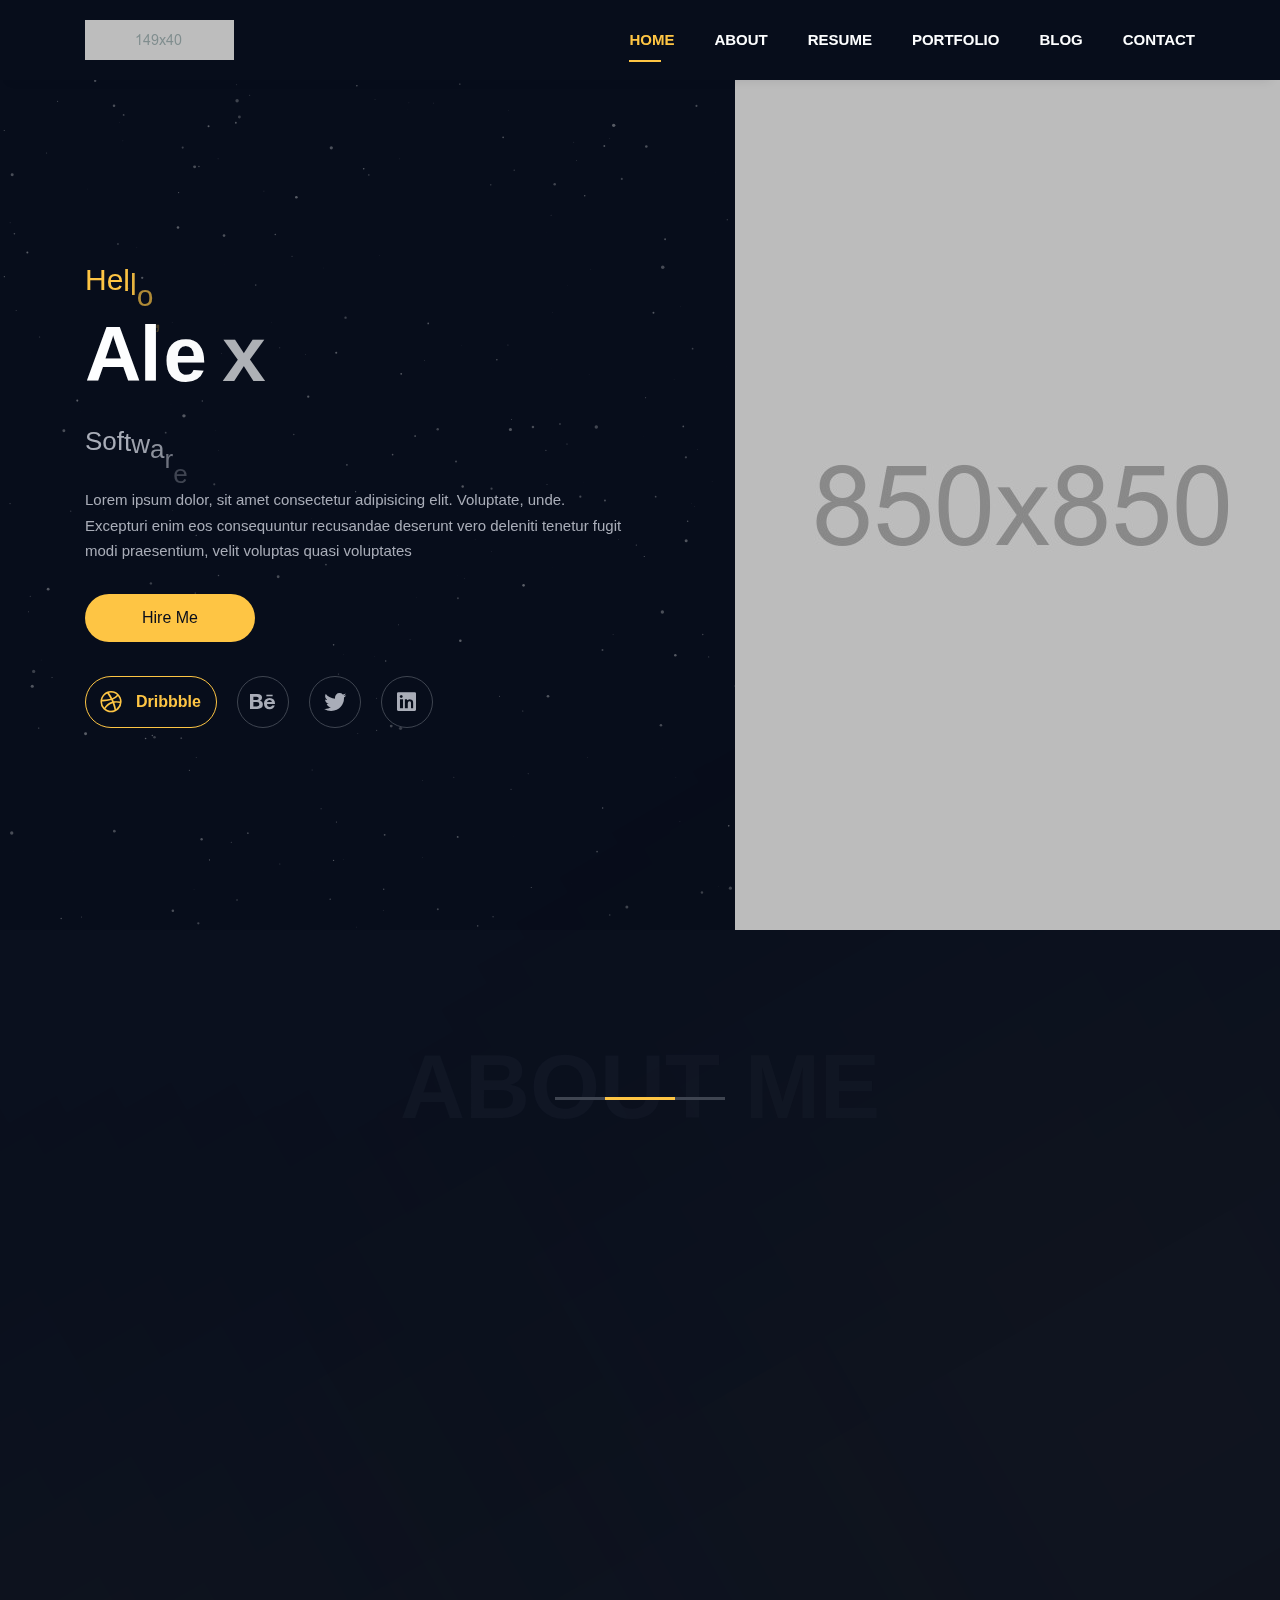
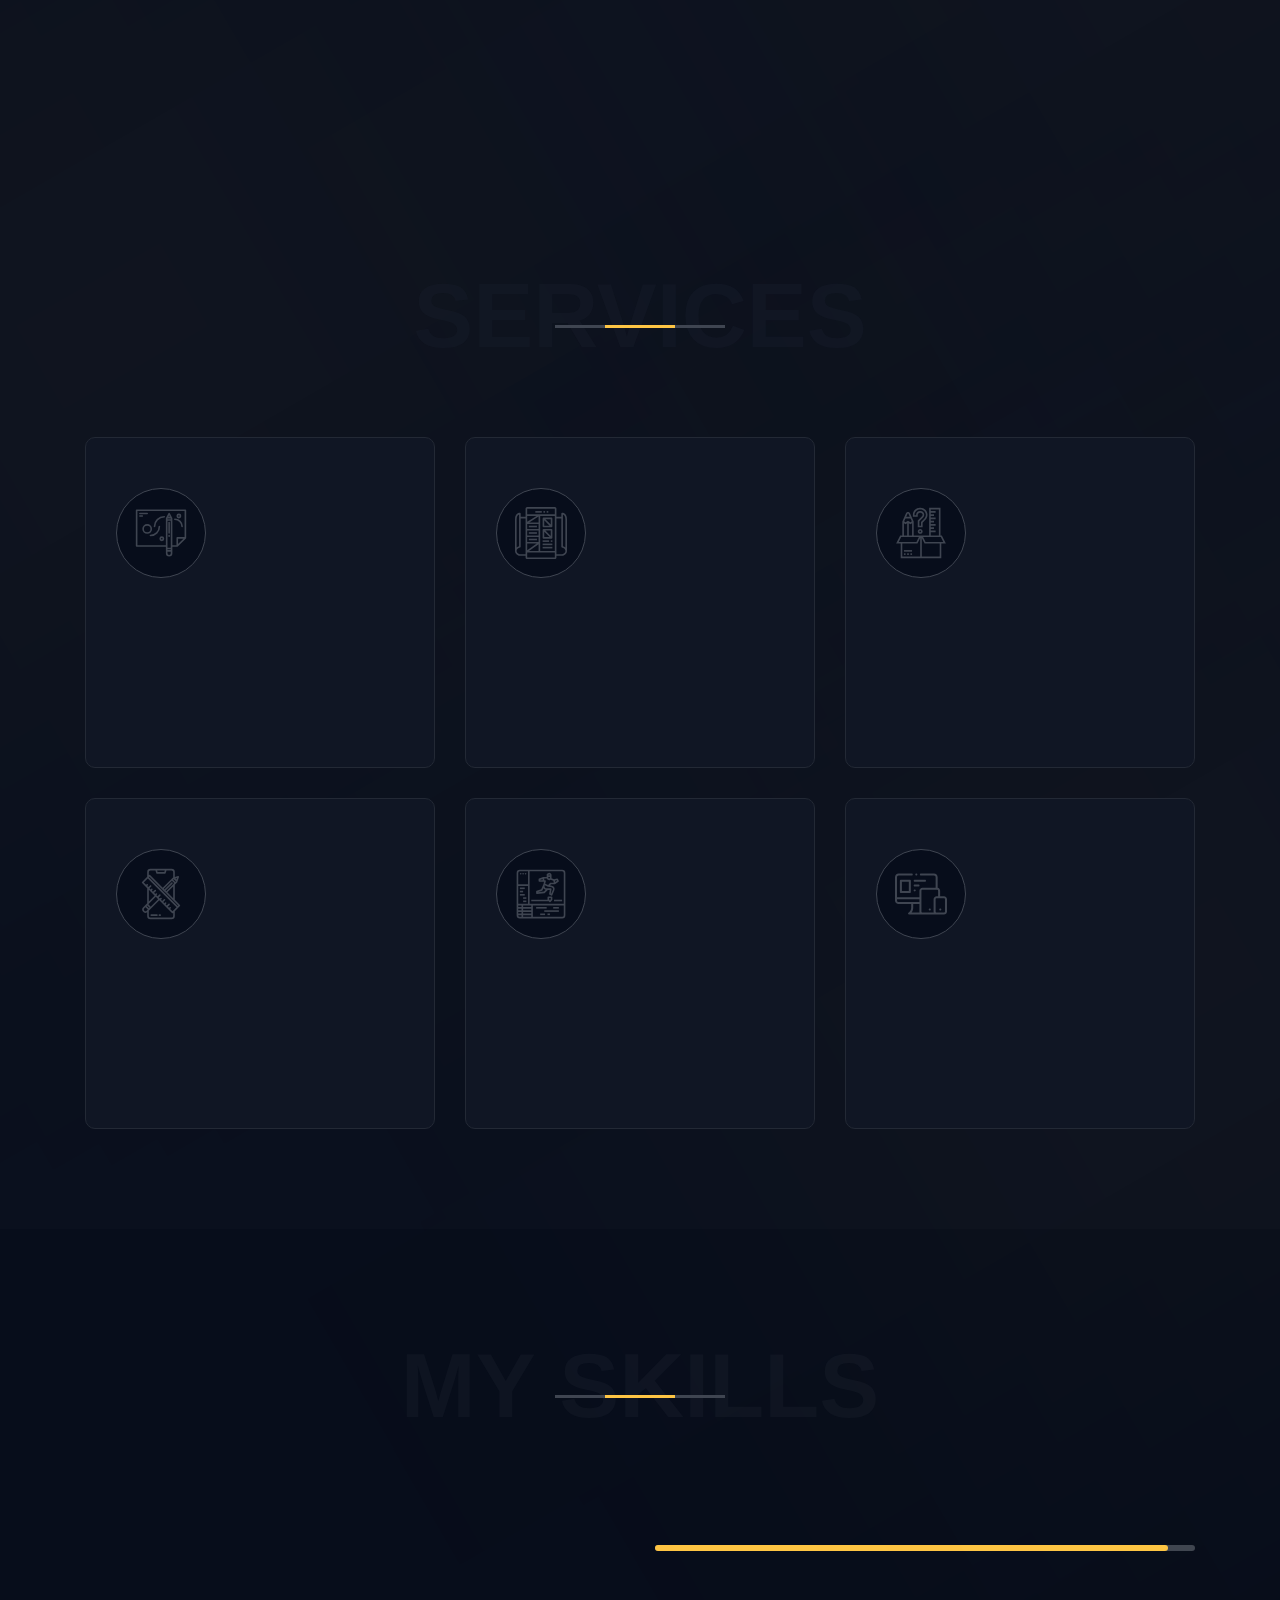
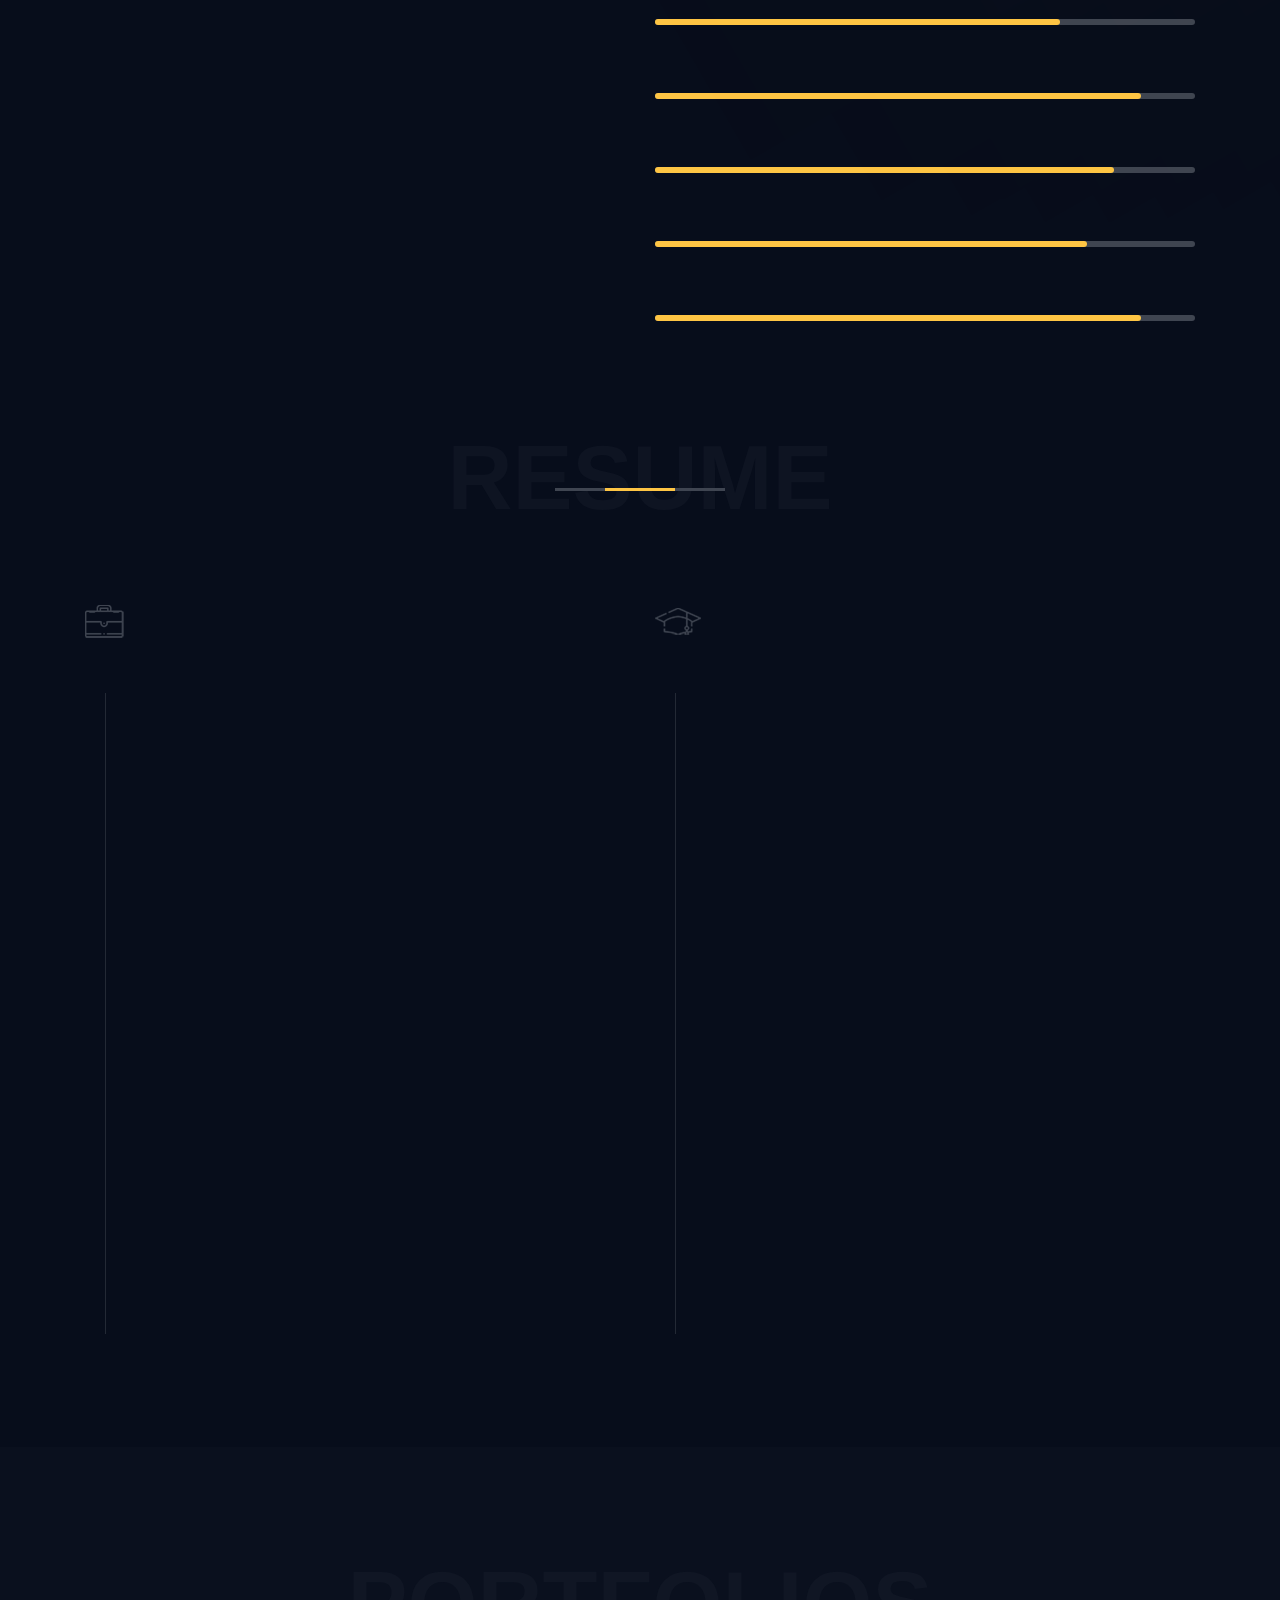
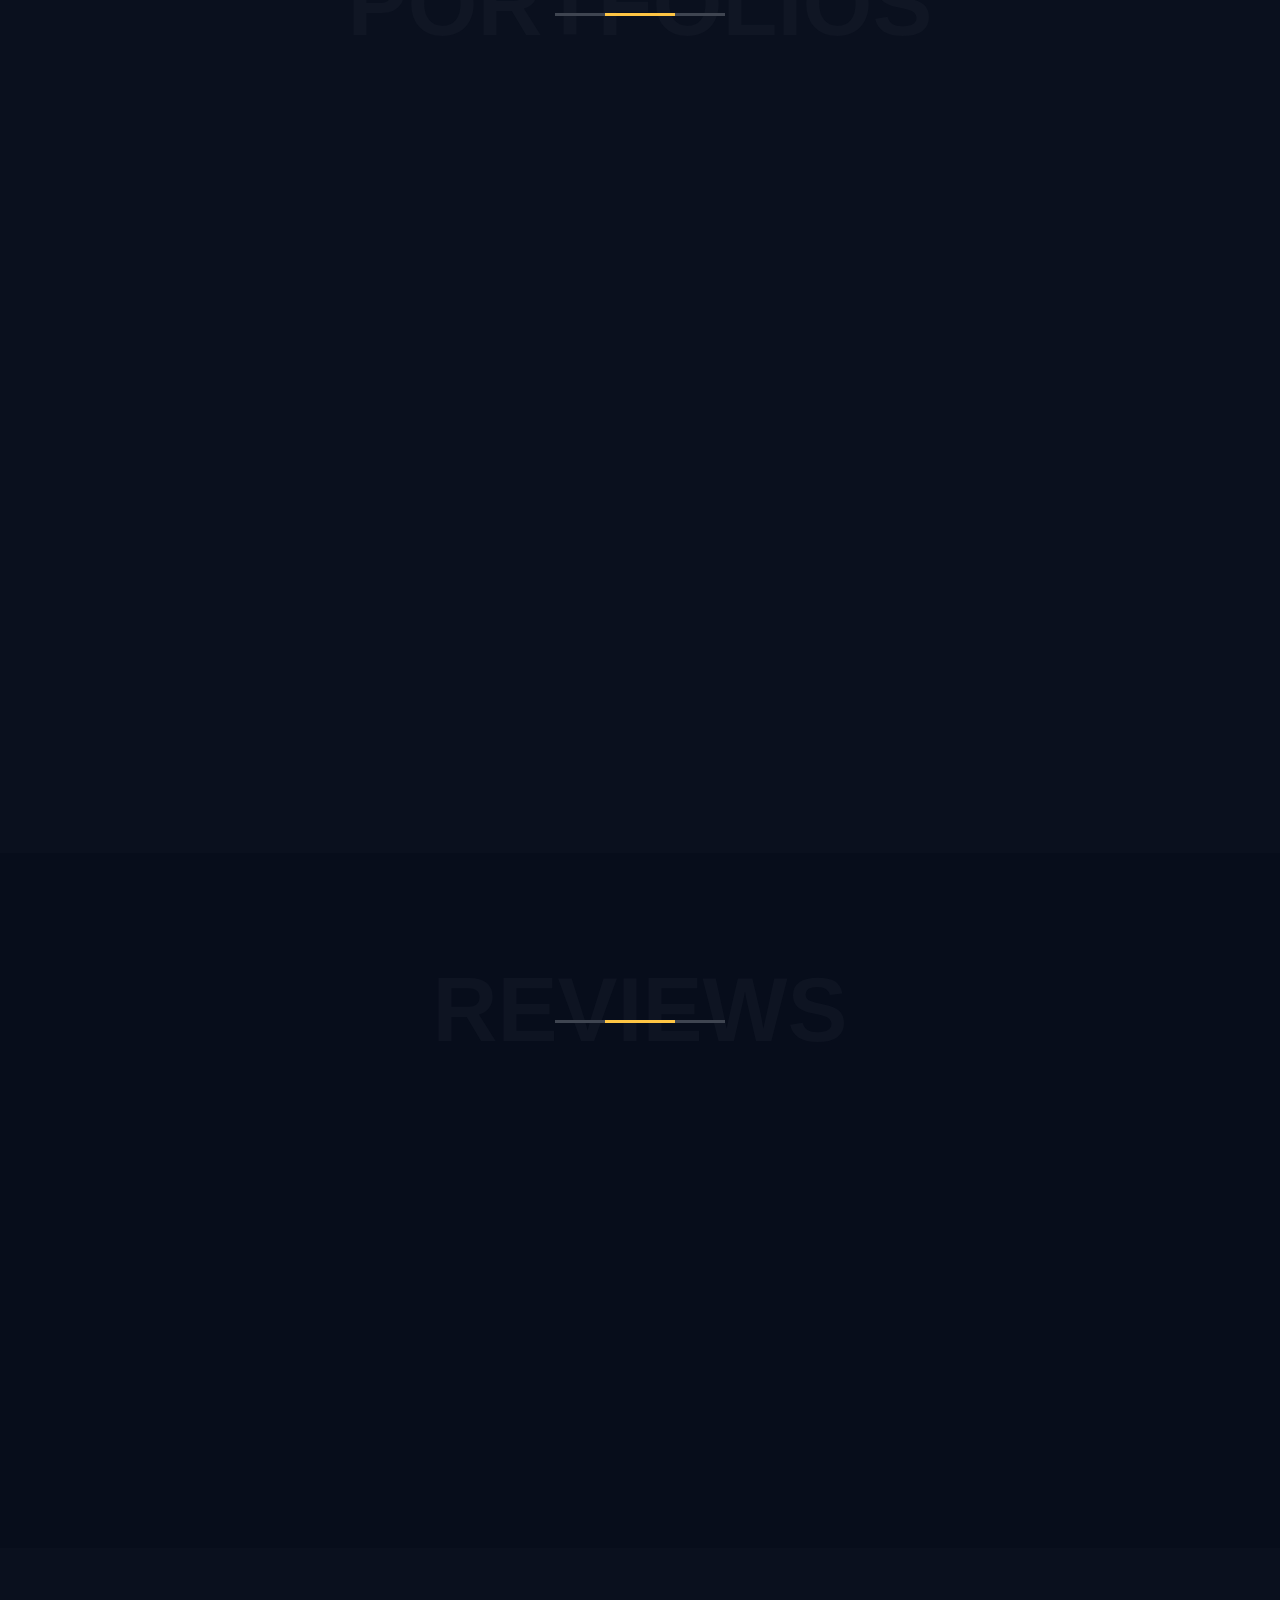
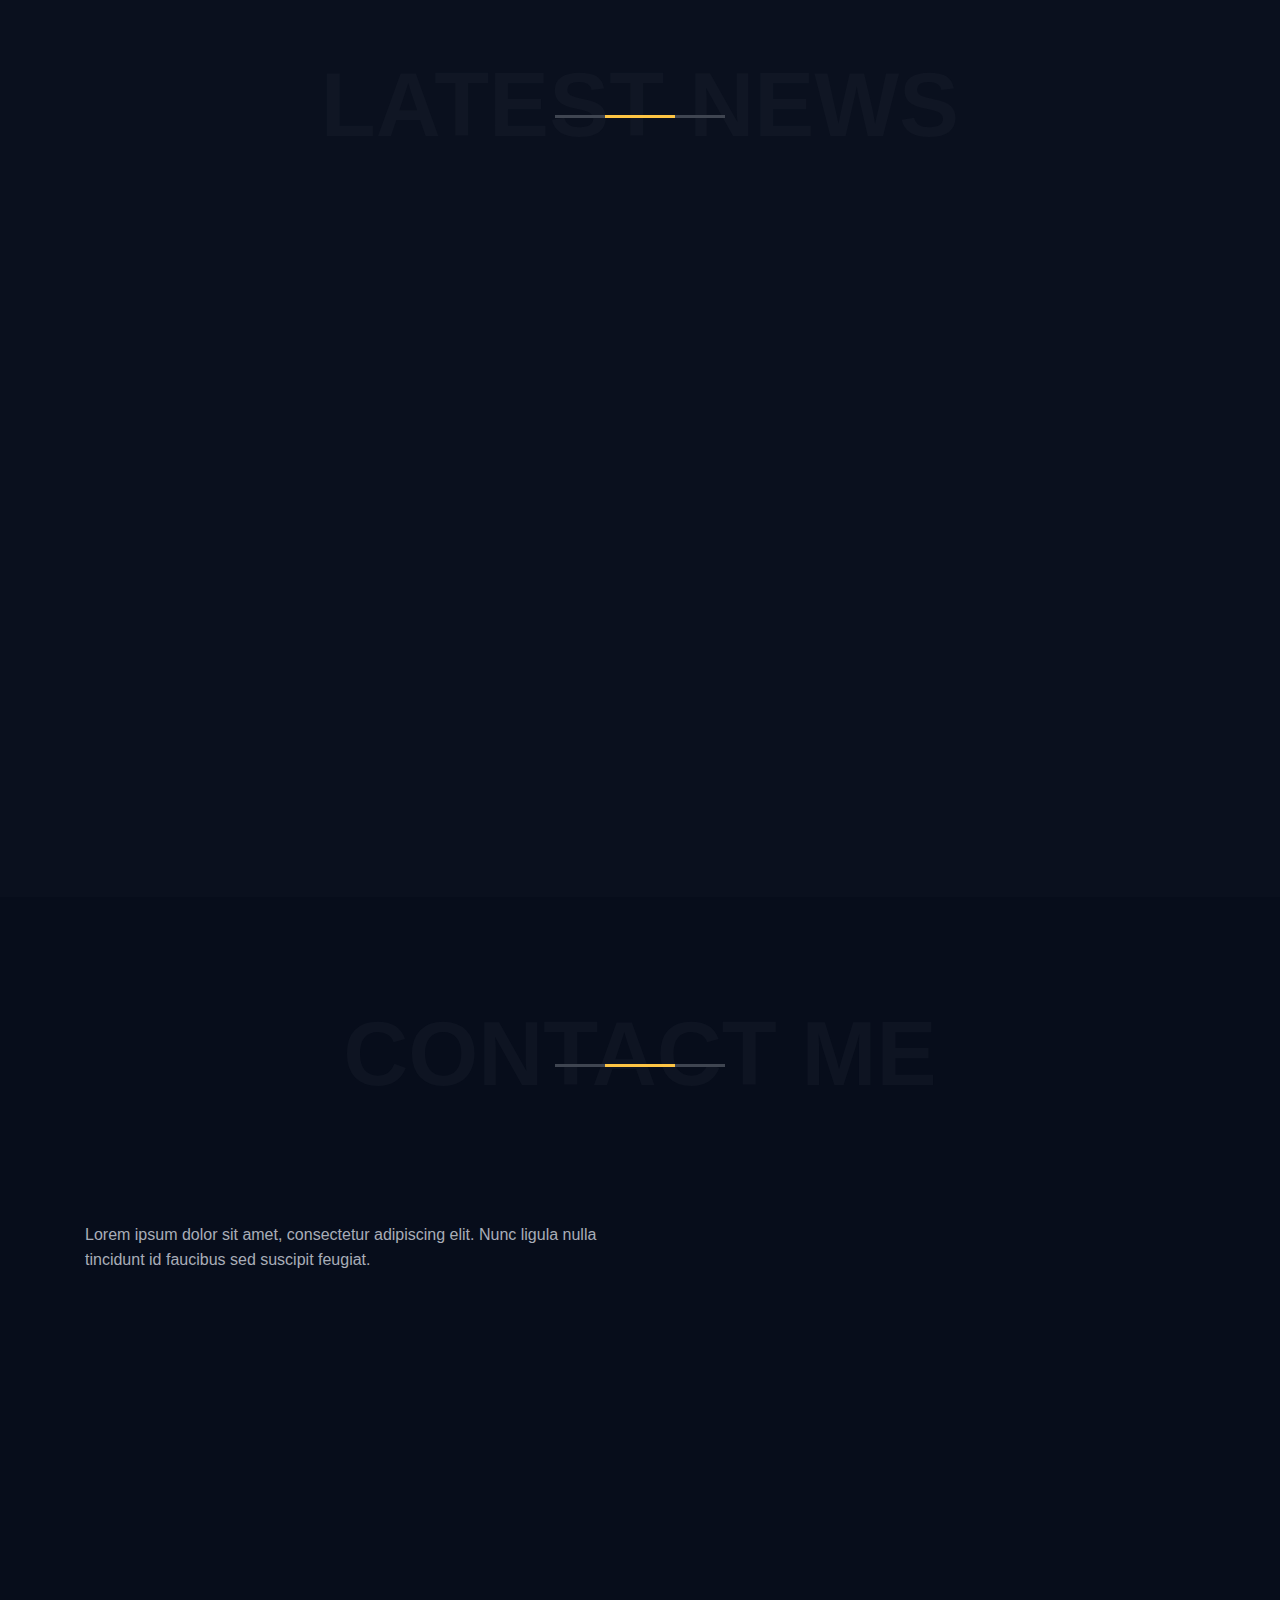
==== File_one/index.html @ abacf314 "Initial commit" ====
<!DOCTYPE html>
<html class="no-js" lang="en">

<head>
  <!-- Meta Tags -->
  <meta charset="utf-8">
  <meta http-equiv="x-ua-compatible" content="ie=edge">
  <meta name="viewport" content="width=device-width, initial-scale=1">
  <meta name="author" content="Laralink">
  <!-- Page Title -->
  <title>Davis - Personal Portfolio</title>
  <!-- Favicon Icon -->
  <link rel="icon" href="assets/img/favicon.png" />
  <!-- Stylesheets -->
  <link rel="stylesheet" href="assets/css/bootstrap.min.css" />
  <link rel="stylesheet" href="assets/css/fontawesome.css" />
  <link rel="stylesheet" href="assets/css/slick.css" />
  <link rel="stylesheet" href="assets/css/lightgallery.min.css" />
  <link rel="stylesheet" href="assets/css/animate.css" />
  <link rel="stylesheet" href="assets/css/font-awesome-pro.css" />
  <link rel="stylesheet" href="assets/css/style.css" />
</head>

<body id="home">
  <!-- Start Header Section -->
  <header class="axit__site-header axit__style1 axit__sticky-header">
    <div class="axit__main-header">
      <div class="container">
        <div class="axit__main-header-in">
          <div class="axit__main-header-left">
            <a class="axit__site-branding" href="index.html"><img src="assets/img/logo.png" alt="Davis"></a>
          </div>
          <div class="axit__main-header-right">
            <div class="axit__nav">
              <ul class="axit__nav-list axit__onepage-nav">
                <li><a href="#home" class="axit__smooth-move">Home</a></li>
                <li><a href="#about" class="axit__smooth-move">About</a></li>
                <li><a href="#resume" class="axit__smooth-move">Resume</a></li>
                <li><a href="#portfolio" class="axit__smooth-move">Portfolio</a></li>
                <li><a href="#blog" class="axit__smooth-move">Blog</a></li>
                <li><a href="#contact" class="axit__smooth-move">Contact</a></li>
              </ul>

            </div>
          </div>
        </div>
      </div>
    </div>
  </header>
  <!-- End Header Section -->

  <!-- Start Hero Section -->
  <div class="axit__height-b80 axit__height-lg-b80"></div>
  <section class="axit__hero-wrap axit__parallax">
    <div class="axit__hero axit__style1 axit__ripple-version">
      <div class="container">
        <div class="row">
          <div class="col-lg-6">
            <div class="axit__hero-text">
              <h3 class="skew-up-2">Hello, This is</h3>
              <h1 class="split-collab">Alex Johan</h1>
              <h2 class="skew-up-2">Software Developer</h2>
              <p class="wow fadeInUp">Lorem ipsum dolor, sit amet consectetur adipisicing elit. Voluptate, unde.
                Excepturi
                enim eos
                consequuntur
                recusandae deserunt vero deleniti tenetur fugit modi praesentium, velit voluptas quasi voluptates</p>
              <div class="axit__hero-btn wow fadeInUp">
                <a href="#contact" class="axit__btn axit__style1 axit__color1 axit__smooth-move">Hire me</a>
              </div>
            </div>
            <div class="axit__social-group home wow fadeInUp">
              <div class="axit__social-link ">
                <a href="#" class="axit__social-btn active ">
                  <span class="axit__social-icon"><i class="fab fa-dribbble"></i></span>
                  <span class="axit__icon-name">Dribbble</span>
                </a>
                <a href="#" class="axit__social-btn">
                  <span class="axit__social-icon"><i class="fab fa-behance"></i></span>
                  <span class="axit__icon-name">Behance</span>
                </a>
                <a href="#" class="axit__social-btn">
                  <span class="axit__social-icon"><i class="fab fa-twitter"></i></span>
                  <span class="axit__icon-name">Twitter</span>
                </a>
                <a href="#" class="axit__social-btn">
                  <span class="axit__social-icon"><i class="fab fa-linkedin"></i></span>
                  <span class="axit__icon-name">LinkedIn</span>
                </a>
              </div>
            </div>
          </div>
        </div>
      </div>
    </div>
    <!-- Hero Image - Social Link Group -->
    <div class="axit__hero-img axit__to-right">
      <img class="wow fadeInRight" src="assets/img/section/hero-img.jpg" alt="Hero">

    </div>
    <div id="particles-js"></div>

  </section>
  <!-- End Hero Section -->

  <!-- Start About Section -->
  <section id="about" class="axit__about-wrap  ">
    <div class="axit__height-b100 axit__height-lg-b80"></div>
    <div class="container">
      <div class="axit__section-heading axit__style1">
        <h4 class="axit__section-heading-title skew-up-2">ABOUT ME</h4>
        <h2 class="axit__section-heading-subtitle ">ABOUT ME</h2>
      </div>
      <div class="axit__height-b25 axit__height-lg-b25"></div>
    </div>
    <div class="container">
      <div class="row">
        <div class="col-lg-6 wow fadeInUp">
          <div class="axit__about-img-wrap vre-reveal-one">
            <div class="axit__about-img axit__dynamic-bg axit__bg vre-reveal-image-one"
              data-src="assets/img/section/about.jpg"></div>
          </div>
          <div class="axit__height-b0 axit__height-lg-b30"></div>
        </div>
        <div class="col-lg-6">
          <div class="axit__vertical-middle">
            <div class="axit__vertical-middle-in">
              <div class="axit__text-block axit__style1">
                <h2 class="axit__text-block-title split-collab">Hi There! I'm <span>Alex Johan</span></h2>
                <h4 class="axit__text-block-subtitle skew-up-2">Visual Designer</h4>
                <div class="axit__text-block-text wow fadeInUp" data-wow-duration="1.5s" data-wow-delay=".4s">
                  <p>I am a Visual Designer with a strong focus on digital branding. Visul design seeks to attract,
                    inspire, create desires and motivate people to respond to messages, with a view to making a
                    favorable impact.</p>
                </div>
                <ul class="axit__text-block-details axit__mp0">
                  <li class="wow fadeInUp" data-wow-duration="1.5s" data-wow-delay=".4s"><span>Birthday</span> :
                    <span>May 07, 1990</span>
                  </li>
                  <li class="wow fadeInUp" data-wow-duration="1.5s" data-wow-delay=".4s"><span>Phone</span> : <span>+1
                      876-369-9009</span>
                  </li>
                  <li class="wow fadeInUp" data-wow-duration="1.5s" data-wow-delay=".4s"><span>Email</span> :
                    <span>devis@example.com</span>
                  </li>
                  <li class="wow fadeInUp" data-wow-duration="1.5s" data-wow-delay=".4s"><span>From</span> : <span>2661
                      Hich meadow lane bear
                      creek</span></li>
                  <li class="wow fadeInUp" data-wow-duration="1.5s" data-wow-delay=".4s"><span>Language</span> :
                    <span>English,
                      Germanic</span>
                  </li>
                  <li class="wow fadeInUp" data-wow-duration="1.5s" data-wow-delay=".4s"><span>Freelance</span> :
                    <span>Available</span>
                  </li>
                </ul>
                <div class="axit__text-block-btn wow fadeInUp" data-wow-duration="1.5s" data-wow-delay=".4s">
                  <a href="#" class="axit__btn axit__style1 axit__color1">Download CV</a>
                </div>
              </div>
            </div>
          </div>
        </div>
      </div>
    </div>
    <!-- shape -->
    <div class="shape">
      <div class="shape__child-1"></div>
      <div class="shape__child-2"></div>
    </div>
  </section>
  <!-- End About Section -->

  <!-- Start Service Section -->
  <section class="axit__service-wrap">
    <div class="axit__height-b100  axit__height-lg-b80"></div>
    <div class="container">
      <div class="axit__section-heading axit__style1">
        <h4 class="axit__section-heading-title skew-up-2">SERVICES</h4>
        <h2 class="axit__section-heading-subtitle ">SERVICES</h2>
      </div>
      <div class="axit__height-b25 axit__height-lg-b25"></div>
    </div>

    <!-- Iconbox Container -->

    <div class="container">
      <div class="row">
        <div class="col-lg-4 col-md-6">
          <div class="axit__iconbox axit__style1">
            <div class="axit__iconbox-icon">
              <svg viewBox="0 0 512 512">
                <g>
                  <path d="m336 144a8 8 0 0 0 -8 8v104a8 8 0 0 0 16 0v-104a8 8 0 0 0 -8-8z" />
                  <path d="m336 272a8 8 0 0 0 -8 8v8a8 8 0 0 0 16 0v-8a8 8 0 0 0 -8-8z" />
                  <path
                    d="m496 24h-480a8 8 0 0 0 -8 8v352a8 8 0 0 0 8 8h288v64a32 32 0 0 0 64 0v-64h48a8.008 8.008 0 0 0 5.66-2.34l80-80a8.008 8.008 0 0 0 2.34-5.66v-272a8 8 0 0 0 -8-8zm-144 432a16 16 0 0 1 -32 0v-16h32zm0-32h-32v-8h32zm0-24h-32v-264h32zm0-280h-32v-6.11l.94-1.89h30.12l.94 1.89zm-23.06-24 7.06-14.11 7.06 14.11zm95.06 268.69v-52.69h52.69zm64-68.69h-72a8 8 0 0 0 -8 8v72h-40v-264a8.081 8.081 0 0 0 -.84-3.58l-24-48a8.009 8.009 0 0 0 -14.32 0l-24 48a8.081 8.081 0 0 0 -.84 3.58v264h-280v-336h464z" />
                  <path d="m48 72h72a8 8 0 0 0 0-16h-72a8 8 0 0 0 0 16z" />
                  <path d="m80 88a8 8 0 0 0 -8-8h-24a8 8 0 0 0 0 16h24a8 8 0 0 0 8-8z" />
                  <path
                    d="m288 88a104.118 104.118 0 0 0 -104 104 8 8 0 0 0 16 0 88.1 88.1 0 0 1 88-88 8 8 0 0 0 0-16z" />
                  <path
                    d="m240 184a8 8 0 0 0 -8 8 80.091 80.091 0 0 1 -80 80 8 8 0 0 0 0 16 96.108 96.108 0 0 0 96-96 8 8 0 0 0 -8-8z" />
                  <path
                    d="m456 192a8 8 0 0 0 16 0 80.091 80.091 0 0 0 -80-80 8 8 0 0 0 0 16 64.072 64.072 0 0 1 64 64z" />
                  <path
                    d="m168 216a48 48 0 1 0 -48 48 48.053 48.053 0 0 0 48-48zm-48 32a32 32 0 1 1 32-32 32.036 32.036 0 0 1 -32 32z" />
                  <path
                    d="m264 288a24 24 0 1 0 24 24 24.028 24.028 0 0 0 -24-24zm0 32a8 8 0 1 1 8-8 8.009 8.009 0 0 1 -8 8z" />
                  <path
                    d="m432 112a24 24 0 1 0 -24-24 24.028 24.028 0 0 0 24 24zm0-32a8 8 0 1 1 -8 8 8.009 8.009 0 0 1 8-8z" />
                </g>
              </svg>
            </div>
            <h2 class="axit__iconbox-title split-collab">Sketches</h2>
            <div class="axit__iconbox-text  wow fadeInUp" data-wow-duration="1.5s" data-wow-delay=".3s">Lorem ipsum
              dolor sittem ametamn elit, per sed do
              eiusmoad teimpor sittem
              elit
              inuning utsed sittem.</div>
          </div>
          <div class="axit__height-b30 axit__height-lg-b30"></div>
        </div><!-- .col -->
        <div class="col-lg-4 col-md-6">
          <div class="axit__iconbox axit__style1">
            <div class="axit__iconbox-icon">
              <svg viewBox="0 0 512 512">
                <g>
                  <g>
                    <path d="M360,104h-80c-4.418,0-8,3.582-8,8v80c0,4.418,3.582,8,8,8h80c4.418,0,8-3.582,8-8v-80C368,107.582,364.418,104,360,104z
                  M288,184v-52.693L340.693,184H288z M352,172.68L299.32,120H352V172.68z" />
                  </g>
                </g>
                <g>
                  <g>
                    <path d="M360,216h-80c-4.418,0-8,3.582-8,8v80c0,4.418,3.582,8,8,8h80c4.418,0,8-3.582,8-8v-80C368,219.582,364.418,216,360,216z
                  M288,296v-52.685L340.685,296H288z M352,284.688L299.312,232H352V284.688z" />
                  </g>
                </g>
                <g>
                  <g>
                    <rect x="272" y="328" width="64" height="16" />
                  </g>
                </g>
                <g>
                  <g>
                    <rect x="352" y="328" width="16" height="16" />
                  </g>
                </g>
                <g>
                  <g>
                    <rect x="272" y="360" width="96" height="16" />
                  </g>
                </g>
                <g>
                  <g>
                    <rect x="272" y="392" width="96" height="16" />
                  </g>
                </g>
                <g>
                  <g>
                    <rect x="136" y="184" width="80" height="16" />
                  </g>
                </g>
                <g>
                  <g>
                    <rect x="136" y="248" width="80" height="16" />
                  </g>
                </g>
                <g>
                  <g>
                    <rect x="136" y="312" width="80" height="16" />
                  </g>
                </g>
                <g>
                  <g>
                    <path d="M464,56c-4.418,0-8,3.582-8,8v32h-48V16c0-8.837-7.163-16-16-16H120c-8.837,0-16,7.163-16,16v80H56V64
                 c0-4.418-3.582-8-8-8c-0.48,0-48,0.728-48,64v312c0,30.504,30.4,44.632,46.4,47.84c0.526,0.111,1.062,0.165,1.6,0.16h56v16
                 c0,8.837,7.163,16,16,16h272c8.837,0,16-7.163,16-16v-16h56c0.538,0.005,1.074-0.049,1.6-0.16c16-3.208,46.4-17.336,46.4-47.84
                 V120C512,56.728,464.48,56,464,56z M16,120c0-32.64,14.4-43.088,24-46.4v312.232c-8.773,2.722-16.927,7.139-24,13V120z M104,464
                 H48.88C44.104,462.856,16,455.128,16,432c0-24.96,32.248-31.88,33.6-32.16c3.725-0.76,6.401-4.038,6.4-7.84V112h48V464z M120,88
                 h92.12L120,145.543V88z M232,94.447V152h-92.136L232,94.447z M120,168h112v48H120V168z M120,232h112v48H120V232z M120,296h112v48
                 H120V296z M120,360h94.186L120,424.724V360z M232,367.172V432h-94.337L232,367.172z M392,496H120v-48h272V496z M392,432H248V88
                 h144V432z M392,72H120V16h272V72z M463.136,464H408V112h48v280c-0.001,3.802,2.675,7.08,6.4,7.84
                 c0.368,0.072,33.6,7.008,33.6,32.16C496,455.256,468.072,462.84,463.136,464z M496,398.832c-7.073-5.861-15.227-10.278-24-13V73.6
                 c9.496,3.32,24,13.776,24,46.4V398.832z" />
                  </g>
                </g>
                <g>
                  <g>
                    <rect x="200" y="40" width="64" height="16" />
                  </g>
                </g>
                <g>
                  <g>
                    <rect x="280" y="40" width="16" height="16" />
                  </g>
                </g>
                <g>
                  <g>
                    <rect x="312" y="40" width="16" height="16" />
                  </g>
                </g>
              </svg>
            </div>
            <h2 class="axit__iconbox-title split-collab">UI/UX Design</h2>
            <div class="axit__iconbox-text  wow fadeInUp" data-wow-duration="1.5s" data-wow-delay=".3s">Lorem ipsum
              dolor sittem ametamn elit, per sed do
              eiusmoad teimpor sittem
              elit
              inuning utsed sittem.</div>
          </div>
          <div class="axit__height-b30 axit__height-lg-b30"></div>
        </div><!-- .col -->
        <div class="col-lg-4 col-md-6">
          <div class="axit__iconbox axit__style1">
            <div class="axit__iconbox-icon">
              <svg viewBox="0 0 64 64">
                <path
                  d="m62.618 45-5-10h-1.618v-34h-14v34h-19v-17.217l-4.676-10.286c-.413-.909-1.325-1.497-2.324-1.497s-1.911.588-2.324 1.496l-4.676 10.287v17.217h-2.618l-5 10h5.618v18h50v-18zm-18.618-14h6v-2h-6v-2h4v-2h-4v-2h6v-2h-6v-2h4v-2h-4v-2h6v-2h-6v-2h4v-2h-4v-2h6v-2h-6v-2h10v32h-10zm12.382 6 3 6h-21.764l-3-6zm-39.387-2v-15.132l2.002 1.333 2.003-1.334v15.133zm3.743-17.361-1.741 1.159-3.002-2.001-2.998 2-1.735-1.158 1.654-3.639h6.167zm-5.242-9.316c.18-.393.828-.394 1.008.001l1.67 3.676h-4.349zm-4.496 11.547 1.997 1.333 1.998-1.333v15.13h-3.995zm-3.382 17.13h21.764l-3 6h-21.764zm1.382 8h18.618l3.382-6.764v22.764h-22zm46 16h-22v-22.764l3.382 6.764h18.618z" />
                <path d="m19 57h2v2h-2z" />
                <path d="m11 57h2v2h-2z" />
                <path d="m15 57h2v2h-2z" />
                <path d="m11 53h10v2h-10z" />
                <path
                  d="m28 9.657c0-1.465 1.192-2.657 2.657-2.657h.686c1.465 0 2.657 1.192 2.657 2.657 0 .709-.276 1.376-.778 1.879l-5.222 5.222v8.242h6v-5.758l3.464-3.464c1.636-1.635 2.536-3.809 2.536-6.121 0-4.773-3.884-8.657-8.657-8.657h-.686c-4.773 0-8.657 3.884-8.657 8.657v2.343h6zm-2 0v.343h-2v-.343c0-3.671 2.986-6.657 6.657-6.657h.686c3.671 0 6.657 2.986 6.657 6.657 0 1.777-.692 3.449-1.95 4.707l-4.05 4.05v4.586h-2v-5.414l4.637-4.636c.879-.881 1.363-2.051 1.363-3.293 0-2.568-2.089-4.657-4.657-4.657h-.686c-2.568 0-4.657 2.089-4.657 4.657z" />
                <path
                  d="m28 30c0 1.654 1.346 3 3 3s3-1.346 3-3-1.346-3-3-3-3 1.346-3 3zm4 0c0 .552-.448 1-1 1s-1-.448-1-1 .448-1 1-1 1 .448 1 1z" />
              </svg>
            </div>
            <h2 class="axit__iconbox-title split-collab">Product Design</h2>
            <div class="axit__iconbox-text  wow fadeInUp" data-wow-duration="1.5s" data-wow-delay=".3s">Lorem ipsum
              dolor sittem ametamn elit, per sed do
              eiusmoad teimpor sittem
              elit
              inuning utsed sittem.</div>
          </div>
          <div class="axit__height-b30 axit__height-lg-b30"></div>
        </div><!-- .col -->
        <div class="col-lg-4 col-md-6">
          <div class="axit__iconbox axit__style1">
            <div class="axit__iconbox-icon">
              <svg viewBox="0 0 512 512">
                <g>
                  <path d="M216,456H160a8,8,0,0,0,0,16h56a8,8,0,0,0,0-16Z" />
                  <path d="M248,456h-8a8,8,0,0,0,0,16h8a8,8,0,0,0,0-16Z" />
                  <path
                    d="M442.68,363.48,392,312.8V165.27l22.4-22.4a7.953,7.953,0,0,0,1.93-3.13L433.3,88.82A8,8,0,0,0,423.18,78.7L392,89.09V40A32.042,32.042,0,0,0,360,8H152a32.042,32.042,0,0,0-32,32V86.53L69.32,137.21a8,8,0,0,0,0,11.31L120,199.2V346.74L80.63,386.11A32.005,32.005,0,0,0,120,436.01V472a32.042,32.042,0,0,0,32,32H360a32.042,32.042,0,0,0,32-32V425.47l50.68-50.68A8,8,0,0,0,442.68,363.48ZM413.06,98.94l-4.99,14.97-9.98-9.98Zm-31.95,10.64,21.31,21.31-.67,2-4.32,4.32-22.64-22.64,4.32-4.32ZM306.92,227.72l-5.66-5.66,67.88-67.88a8,8,0,1,0-11.32-11.32l-67.88,67.88-5.66-5.65,79.2-79.2,22.63,22.64-7.74,7.74-.05.05ZM376,181.27V296.8l-57.76-57.76ZM293.44,24l-4.5,16H222.25l-4-16ZM136,40a16.021,16.021,0,0,1,16-16h49.75l6.49,25.94A8,8,0,0,0,216,56h79a8,8,0,0,0,7.7-5.83L310.06,24H360a16.021,16.021,0,0,1,16,16V94.42l-3.74,1.25a7.953,7.953,0,0,0-3.13,1.93l-96.16,96.17L148.52,69.32a8,8,0,0,0-11.31,0L136,70.53ZM114.59,420.05a16.005,16.005,0,1,1-22.64-22.63l11.31-11.32,22.64,22.64Zm-.01-45.26,5.66-5.65,22.62,22.62-5.65,5.66Zm90.51-90.5,22.63,22.63-73.54,73.54-22.63-22.64ZM136,330.74V215.2l57.77,57.77ZM376,472a16.021,16.021,0,0,1-16,16H152a16.021,16.021,0,0,1-16-16V421.26L239.04,318.24,363.48,442.68a8,8,0,0,0,11.31,0l1.21-1.21Zm-6.86-46.29-22.63-22.63,5.66-5.66a8,8,0,0,0-11.32-11.31l-5.65,5.65-11.32-11.31,16.97-16.97a8,8,0,0,0-11.31-11.31l-16.97,16.97-11.32-11.32,5.66-5.65a8,8,0,0,0-11.31-11.32l-5.66,5.66L278.63,335.2l16.97-16.97a8,8,0,0,0-11.32-11.32l-16.97,16.97L256,312.57l5.66-5.66a8,8,0,1,0-11.32-11.31l-5.65,5.65a.035.035,0,0,1-.02-.01l-11.3-11.3,16.97-16.97a8,8,0,0,0-11.31-11.31l-16.97,16.97-11.29-11.29c-.01-.01-.01-.02-.02-.03l5.65-5.65a8,8,0,1,0-11.31-11.32L199.43,256l-11.31-11.31,16.97-16.97a8,8,0,0,0-11.32-11.32L176.8,233.37l-11.31-11.31,5.66-5.66a8,8,0,0,0-11.32-11.31l-5.65,5.66-11.32-11.32,16.97-16.97a8,8,0,0,0-11.31-11.31l-16.97,16.97L120.24,176.8l5.65-5.65a8,8,0,0,0-11.31-11.32l-5.66,5.66L86.29,142.86l39.6-39.59L408.73,386.11Zm50.91-50.92L137.21,91.95l5.65-5.66L267.29,210.72c.01.01.01.02.02.03s.02.01.03.02l16.93,16.94c.01,0,.01,0,.01.01s.01,0,.01.01l16.95,16.94c.01.01.01.02.02.03s.02.01.03.02l77.02,77.02a.234.234,0,0,0,.07.07l47.33,47.33Z" />
                </g>
              </svg>
            </div>
            <h2 class="axit__iconbox-title split-collab">App Design</h2>
            <div class="axit__iconbox-text  wow fadeInUp" data-wow-duration="1.5s" data-wow-delay=".3s">Lorem ipsum
              dolor sittem ametamn elit, per sed do
              eiusmoad teimpor sittem
              elit
              inuning utsed sittem.</div>
          </div>
          <div class="axit__height-b0 axit__height-lg-b30"></div>
        </div><!-- .col -->
        <div class="col-lg-4 col-md-6">
          <div class="axit__iconbox axit__style1">
            <div class="axit__iconbox-icon">
              <svg viewBox="0 0 512 512">
                <path
                  d="m48 496h416a32.036 32.036 0 0 0 32-32v-416a32.036 32.036 0 0 0 -32-32h-416a32.036 32.036 0 0 0 -32 32v416a32.036 32.036 0 0 0 32 32zm-16-32h32v16h-16a16.01833 16.01833 0 0 1 -16-16zm128-48h-80v-16h80zm0 16v16h-80v-16zm0 32v16h-80v-16zm0-80h-80v-16h80zm-32-32h-96v-176h96zm-64 16v16h-32v-16zm0 32v16h-32v-16zm0 32v16h-32v-16zm400 48h-288v-112h304v96a16.01833 16.01833 0 0 1 -16 16zm16-432v304h-336v-320h320a16.01833 16.01833 0 0 1 16 16zm-432-16h80v128h-96v-112a16.01833 16.01833 0 0 1 16-16z" />
                <path d="m208 384h104v16h-104z" />
                <path d="m288 416h144v16h-144z" />
                <path d="m248 448h48v16h-48z" />
                <path d="m320 448h24v16h-24z" />
                <path d="m376 384h56v16h-56z" />
                <circle cx="56" cy="56" r="8" />
                <circle cx="80" cy="56" r="8" />
                <circle cx="104" cy="56" r="8" />
                <path d="m384 312h80v16h-80z" />
                <path
                  d="m332.68652 328 5.65674 5.65674a7.99945 7.99945 0 0 0 11.31348 0l16-16a7.99877 7.99877 0 0 0 2.34326-5.65674v-24a7.99977 7.99977 0 0 0 -8-8h-32a7.99977 7.99977 0 0 0 -8 8v24h-160v16zm3.31348-32h16v12.68652l-8 8-8-8z" />
                <path d="m48 192h48v16h-48z" />
                <path d="m48 224h32v16h-32z" />
                <path d="m48 256h48v16h-48z" />
                <path d="m80 288h32v16h-32z" />
                <path d="m80 320h32v16h-32z" />
                <path
                  d="m210.66455 253.96094a8.00168 8.00168 0 0 0 6.21875 1.99023l72-8a7.99845 7.99845 0 0 0 4.77344-2.29443l29.65674-29.65674h19.24267l-6.44726 38.68457a7.99969 7.99969 0 0 0 4.31347 8.4707l16 8a8 8 0 0 0 10.93067-4.0039l20.14258-46.99951a33.75475 33.75475 0 0 0 -25.47608-46.59229l-17.37036-2.895 10.66483-10.66457h36.686a7.99948 7.99948 0 0 0 4.7998-1.6001l32-24a7.9996 7.9996 0 0 0 2.35547-9.97754l-8-16a7.99877 7.99877 0 0 0 -9.0957-4.18359l-29.49023 7.37256-25.2182-10.08716a23.96392 23.96392 0 0 0 .64886-5.52417v-27.05566a20.94358 20.94358 0 0 0 -30.31055-18.73291l-13.26709 6.6333a7.99924 7.99924 0 0 0 -4.42236 7.15527v24h-32a8.00164 8.00164 0 0 0 -2.97119.57227l-40 16a7.99975 7.99975 0 0 0 -5.02881 7.42773v16a7.99977 7.99977 0 0 0 8 8h45.75391l-5.36005 21.43921-22.33186 52.10718-44.5918 14.86425a8.00011 8.00011 0 0 0 -5.4702 7.58936v16a8.00089 8.00089 0 0 0 2.66455 5.96094zm162.64945-52.72022a17.73543 17.73543 0 0 1 -.52441 12.60791l-16.80078 39.20166-3.12647-1.56347 7.02881-42.17139a8.00034 8.00034 0 0 0 -7.89115-9.31543h-40.92871a20.1611 20.1611 0 0 1 -19.12647-26.53662l.96155-2.88464 32.12244 12.849a7.986 7.986 0 0 0 1.65729.45722l-.001.00616 32.7041 5.45069a17.7145 17.7145 0 0 1 13.9248 11.89891zm-21.314-57.24072a7.99877 7.99877 0 0 0 -5.65674 2.34326l-20.27 20.26953-28.61865-11.44726 6.30664-25.2251a8.0001 8.0001 0 0 0 -7.76125-9.94043h-8v-16h25.3761a23.97964 23.97964 0 0 0 37.033 11.17987l26.82165 10.72864 4.52291 18.09149zm-8-48a8 8 0 0 1 -16 0v-8h16zm69.85889 29.606-17.01984 12.76489-3.13751-12.55 18.01282-4.50348zm-77.01319-61.084a4.94339 4.94339 0 0 1 7.1543 4.42234v3.05566h-16v-3.05566zm-88.8457 52.8945 24-9.60022v12.18372h-24zm-24 120.34961 42.52979-14.17675a7.99955 7.99955 0 0 0 4.82324-4.438l8.81164-20.56055c.26654.43829.53235.877.81873 1.30664a36.07631 36.07631 0 0 0 20.894 14.91168l-17.54974 17.54975-60.32766 6.70312z" />
              </svg>
            </div>
            <h2 class="axit__iconbox-title split-collab">Motion Graphics</h2>
            <div class="axit__iconbox-text  wow fadeInUp" data-wow-duration="1.5s" data-wow-delay=".3s">Lorem ipsum
              dolor sittem ametamn elit, per sed do
              eiusmoad teimpor sittem
              elit
              inuning utsed sittem.</div>
          </div>
          <div class="axit__height-b0 axit__height-lg-b30"></div>
        </div><!-- .col -->
        <div class="col-lg-4 col-md-6">
          <div class="axit__iconbox axit__style1">
            <div class="axit__iconbox-icon">
              <svg viewBox="0 0 512 512">
                <g id="XMLID_1568_">
                  <g id="XMLID_652_">
                    <path id="XMLID_676_"
                      d="m482 278h-37.673v-54c0-14.602-10.489-26.795-24.327-29.455v-104.529c0-19.859-16.157-36.016-36.017-36.016h-128.983c-5.522 0-10 4.477-10 10s4.478 10 10 10h128.983c8.832 0 16.017 7.185 16.017 16.016v103.984h-129.667c-16.542 0-30 13.458-30 30v63.228h-220.333v-197.212c0-8.831 7.185-16.016 16.017-16.016h128.983c5.522 0 10-4.477 10-10s-4.478-10-10-10h-128.983c-19.86 0-36.017 16.157-36.017 36.016v229.268c0 19.859 16.157 36.017 36.017 36.017h123.33v36.063c0 19.688-9.953 37.694-26.624 48.168-3.774 2.371-5.523 6.953-4.29 11.235 1.233 4.283 5.152 7.232 9.609 7.232h343.958c16.542 0 30-13.458 30-30v-119.999c0-16.542-13.458-30-30-30zm-211.667-64h143.994c5.514 0 10 4.486 10 10v54h-14.327c-16.542 0-30 13.458-30 30v120c0 3.506.61 6.87 1.72 10h-111.387c-5.514 0-10-4.486-10-10v-204c0-5.514 4.486-10 10-10zm-250.333 105.284v-12.057h220.333v28.073h-70.986-133.33c-8.832.001-16.017-7.184-16.017-16.016zm159.347 72.08v-36.063h60.986v72.699c0 3.506.61 6.87 1.72 10h-78.402c10.071-13.169 15.696-29.427 15.696-46.636zm312.653 36.636c0 5.514-4.486 10-10 10h-72c-5.514 0-10-4.486-10-10v-120c0-5.514 4.486-10 10-10h72c5.514 0 10 4.486 10 10z" />
                    <path id="XMLID_1626_"
                      d="m58 114.614c-5.522 0-10 4.477-10 10v112c0 5.523 4.478 10 10 10h88c5.522 0 10-4.477 10-10v-112c0-5.523-4.478-10-10-10zm78 112h-68v-92h68z" />
                    <path id="XMLID_1627_"
                      d="m194 134.614h101c5.522 0 10-4.477 10-10s-4.478-10-10-10h-101c-5.522 0-10 4.477-10 10s4.478 10 10 10z" />
                    <path id="XMLID_1628_"
                      d="m194 230.61c2.63 0 5.21-1.06 7.069-2.92 1.86-1.87 2.931-4.44 2.931-7.08 0-2.63-1.07-5.21-2.931-7.07-1.859-1.86-4.439-2.93-7.069-2.93s-5.21 1.07-7.07 2.93-2.93 4.44-2.93 7.07 1.069 5.21 2.93 7.08c1.86 1.86 4.44 2.92 7.07 2.92z" />
                    <path id="XMLID_1639_"
                      d="m194 182.614h37.5c5.522 0 10-4.477 10-10s-4.478-10-10-10h-37.5c-5.522 0-10 4.477-10 10s4.478 10 10 10z" />
                    <path id="XMLID_1674_"
                      d="m446 398c-2.63 0-5.21 1.069-7.07 2.93s-2.93 4.44-2.93 7.07 1.069 5.21 2.93 7.069c1.86 1.86 4.44 2.931 7.07 2.931s5.21-1.07 7.069-2.931c1.861-1.859 2.931-4.439 2.931-7.069s-1.07-5.21-2.931-7.07c-1.859-1.861-4.439-2.93-7.069-2.93z" />
                    <path id="XMLID_1677_"
                      d="m342.33 418c2.63 0 5.21-1.07 7.069-2.931 1.86-1.859 2.931-4.439 2.931-7.069s-1.07-5.21-2.931-7.07c-1.859-1.86-4.439-2.93-7.069-2.93s-5.21 1.069-7.07 2.93-2.93 4.44-2.93 7.07 1.069 5.21 2.93 7.069c1.86 1.861 4.44 2.931 7.07 2.931z" />
                    <path id="XMLID_1681_"
                      d="m210 74c2.63 0 5.21-1.07 7.069-2.93 1.861-1.86 2.931-4.44 2.931-7.07s-1.07-5.21-2.931-7.07c-1.859-1.86-4.439-2.93-7.069-2.93s-5.21 1.07-7.07 2.93-2.93 4.44-2.93 7.07 1.069 5.21 2.93 7.07 4.44 2.93 7.07 2.93z" />
                  </g>
                </g>
              </svg>
            </div>
            <h2 class="axit__iconbox-title split-collab">Responsive Design</h2>
            <div class="axit__iconbox-text  wow fadeInUp" data-wow-duration="1.5s" data-wow-delay=".3s">Lorem ipsum
              dolor sittem ametamn elit, per sed do
              eiusmoad teimpor sittem
              elit
              inuning utsed sittem.</div>
          </div>
          <div class="axit__height-b0 axit__height-lg-b30"></div>
        </div><!-- .col -->

      </div>
    </div>
    <div class="axit__height-b100 axit__height-lg-b80"></div>
    <div class="shape">
      <div class="shape__child-3"></div>
    </div>
  </section>
  <!-- End Service Section -->

  <!-- Start Skill Section -->
  <section class="axit__dark-bg">
    <div class="axit__height-b100 axit__height-lg-b80"></div>
    <div class="container">
      <div class="axit__section-heading axit__style1">
        <h4 class="axit__section-heading-title skew-up-2">MY SKILLS</h4>
        <h2 class="axit__section-heading-subtitle">MY SKILLS</h2>
      </div>
      <div class="axit__height-b25 axit__height-lg-b25"></div>
    </div>

    <div class="container">
      <div class="row">
        <div class="col-lg-6">
          <div class="axit__skill-wrap">
            <div class="axit__skill-heading">
              <h2 class="axit__skill-title wow fadeInUp" data-wow-duration="1.5s" data-wow-delay=".3s">All the skills
                that I have in that field
                of work are mentioned.</h2>
              <p class="axit__skill-subtitle wow fadeInUp" data-wow-duration="1.5s" data-wow-delay=".6s">
                Lorem ipsum dolor, sit amet consectetur adipisicing elit. Maxime autem unde molestiae necessitatibus.
                Similique asperiores, recusandae maiores esse possimus veritatis.
              </p>
              <div class="axit__skill-counter wow fadeInUp" data-wow-duration="1.5s" data-wow-delay=".9s">
                <div class="row">
                  <div class="col-md-6">
                    <div class="counter__wrapper">
                      <h2 class="skew-up-2"><span class="counter">12</span> +</h2>
                      <p>years of Experience</p>
                    </div>
                  </div>
                  <div class="col-md-6">
                    <div class="counter__wrapper">
                      <h2 class="skew-up-2"><span class="counter">650</span> +</h2>
                      <p>Total Projects Complete</p>
                    </div>
                  </div>
                </div>
              </div>
            </div><!-- .axit__skill-heading -->
          </div>
        </div>

        <!-- Progressbar -->

        <div class="col-lg-6">
          <div class="axit__height-b0 axit__height-lg-b30"></div>
          <div class="axit__progressbar-wrap">
            <div class="axit__single-progressbar">
              <div class="axit__progressbar-heading">
                <h3 class="axit__progressbar-title split-collab">Photoshop</h3>
                <div class="axit__progressbar-percentage skew-up-2">
                  95%
                </div>
              </div>
              <div class="axit__progressbar" data-progress="95">
                <div class="axit__progressbar-in"></div>
              </div>
            </div><!-- .axit__single-progressbar -->
            <div class="axit__height-b30 axit__height-lg-b20"></div>
            <div class="axit__single-progressbar">
              <div class="axit__progressbar-heading">
                <h3 class="axit__progressbar-title split-collab">Motion Graphic</h3>
                <div class="axit__progressbar-percentage skew-up-2">
                  75%
                </div>
              </div>
              <div class="axit__progressbar" data-progress="75">
                <div class="axit__progressbar-in"></div>
              </div>
            </div><!-- .axit__single-progressbar -->
            <div class="axit__height-b30 axit__height-lg-b20"></div>
            <div class="axit__single-progressbar">
              <div class="axit__progressbar-heading">
                <h3 class="axit__progressbar-title split-collab">Adobe XD</h3>
                <div class="axit__progressbar-percentage skew-up-2">
                  90%
                </div>
              </div>
              <div class="axit__progressbar" data-progress="90">
                <div class="axit__progressbar-in "></div>
              </div>
            </div><!-- .axit__single-progressbar -->
            <div class="axit__height-b30 axit__height-lg-b20"></div>
            <div class="axit__single-progressbar">
              <div class="axit__progressbar-heading">
                <h3 class="axit__progressbar-title split-collab">UX Design</h3>
                <div class="axit__progressbar-percentage skew-up-2">
                  85%
                </div>
              </div>
              <div class="axit__progressbar" data-progress="85">
                <div class="axit__progressbar-in"></div>
              </div>
            </div><!-- .axit__single-progressbar -->
            <div class="axit__height-b30 axit__height-lg-b20"></div>
            <div class="axit__single-progressbar">
              <div class="axit__progressbar-heading">
                <h3 class="axit__progressbar-title split-collab">HTML</h3>
                <div class="axit__progressbar-percentage skew-up-2">
                  80%
                </div>
              </div>
              <div class="axit__progressbar" data-progress="80">
                <div class="axit__progressbar-in"></div>
              </div>
            </div><!-- .axit__single-progressbar -->
            <div class="axit__height-b30 axit__height-lg-b20"></div>
            <div class="axit__single-progressbar">
              <div class="axit__progressbar-heading">
                <h3 class="axit__progressbar-title split-collab">Digital Marketing</h3>
                <div class="axit__progressbar-percentage skew-up-2">
                  90%
                </div>
              </div>
              <div class="axit__progressbar" data-progress="90">
                <div class="axit__progressbar-in"></div>
              </div>
            </div><!-- .axit__single-progressbar -->
          </div>
        </div>
      </div>
    </div>
  </section>
  <!-- End Skill Section -->

  <!-- Start Resume Section -->
  <section id="resume" class="axit__dark-bg">
    <div class="axit__height-b100 axit__height-lg-b80"></div>
    <div class="container">
      <div class="axit__section-heading axit__style1">
        <h4 class="axit__section-heading-title split-collab">RESUME</h4>
        <h2 class="axit__section-heading-subtitle">RESUME</h2>
      </div>
      <div class="axit__height-b25 axit__height-lg-b25"></div>
    </div>
    <div class="container">
      <div class="row">
        <!-- Experience -->
        <div class="col-lg-6">
          <div class="axit__resume-wrap">
            <div class="axit__resume-heading">
              <img src="assets/img/icon/resume-icon1.png" alt="resume-icon">
              <h2 class="axit__resume-heading-title skew-up-2 ">Experience</h2>
            </div>

            <div class="axit__height-b50 axit__height-lg-b30"></div>

            <div class="axit__resume-timeline-wrap">
              <div class="axit__resume-timeline wow fadeInUp" data-wow-duration="1.5s" data-wow-delay=".3s">
                <h3 class="axit__resume-timeline-title">Senior UX/UI Designer</h3>
                <div class="axit__resume-timeline-duration">Jan 2020 - Present</div>
                <h4 class="axit__resume-timeline-subtitle">Bergnaum, Hills and Howe</h4>
                <div class="axit__resume-timeline-text">
                  <p>Lorem ipsum dolor sit amet, consectetur adipiscing elit. Nunc
                    ligula nulla, tincidunt id faucibus sed, suscipit feugiat turpis.</p>
                </div>
              </div> <!-- axit__resume-timeline -->
              <div class="axit__height-b50 axit__height-lg-b30"></div>
              <div class="axit__resume-timeline wow fadeInUp" data-wow-duration="1.5s" data-wow-delay=".4s">
                <h3 class="axit__resume-timeline-title">Product Designer</h3>
                <div class="axit__resume-timeline-duration">Jan 2016 - December 2019</div>
                <h4 class="axit__resume-timeline-subtitle">Langosh, Sipes and Raynor</h4>
                <div class="axit__resume-timeline-text">
                  <p>Lorem ipsum dolor sit amet, consectetur adipiscing elit. Nunc
                    ligula nulla, tincidunt id faucibus sed, suscipit feugiat turpis.</p>
                </div>
              </div> <!-- axit__resume-timeline -->
              <div class="axit__height-b50 axit__height-lg-b30"></div>
              <div class="axit__resume-timeline wow fadeInUp" data-wow-duration="1.5s" data-wow-delay=".5s">
                <h3 class="axit__resume-timeline-title">UI/UX Designer</h3>
                <div class="axit__resume-timeline-duration">Jan 2014 - December 2015</div>
                <h4 class="axit__resume-timeline-subtitle">Strosin, Maggio and Homenick</h4>
                <div class="axit__resume-timeline-text">
                  <p>Lorem ipsum dolor sit amet, consectetur adipiscing elit. Nunc
                    ligula nulla, tincidunt id faucibus sed, suscipit feugiat turpis.</p>
                </div>
              </div> <!-- axit__resume-timeline -->
            </div>
          </div>
        </div>

        <!-- Education -->
        <div class="col-lg-6">

          <div class="axit__height-b0 axit__height-lg-b50"></div>
          <div class="axit__resume-wrap">
            <div class="axit__resume-heading">
              <img src="assets/img/icon/resume-icon2.png" alt="resume-icon">
              <h2 class="axit__resume-heading-title skew-up-2">Education</h2>
            </div>
            <div class="axit__height-b50 axit__height-lg-b30"></div>

            <div class="axit__resume-timeline-wrap">
              <div class="axit__resume-timeline wow fadeInUp" data-wow-duration="1.5s" data-wow-delay=".3s">
                <h3 class="axit__resume-timeline-title">Master of Computer Science</h3>
                <div class="axit__resume-timeline-duration">2015 - 2016</div>
                <h4 class="axit__resume-timeline-subtitle">University of XYZ</h4>
                <div class="axit__resume-timeline-text">
                  <p>Lorem ipsum dolor sit amet, consectetur adipiscing elit. Nunc
                    ligula nulla, tincidunt id faucibus sed, suscipit feugiat turpis.</p>
                </div>
              </div> <!-- axit__resume-timeline -->
              <div class="axit__height-b50 axit__height-lg-b30"></div>
              <div class="axit__resume-timeline wow fadeInUp" data-wow-duration="1.5s" data-wow-delay=".4s">
                <h3 class="axit__resume-timeline-title">Bachelor of Computer Science</h3>
                <div class="axit__resume-timeline-duration">2010 - 2014</div>
                <h4 class="axit__resume-timeline-subtitle">University of ABC</h4>
                <div class="axit__resume-timeline-text">
                  <p>Lorem ipsum dolor sit amet, consectetur adipiscing elit. Nunc
                    ligula nulla, tincidunt id faucibus sed, suscipit feugiat turpis.</p>
                </div>
              </div> <!-- axit__resume-timeline -->
              <div class="axit__height-b50 axit__height-lg-b30"></div>
              <div class="axit__resume-timeline wow fadeInUp" data-wow-duration="1.5s" data-wow-delay=".5s">
                <h3 class="axit__resume-timeline-title">Diploma in Computer Science</h3>
                <div class="axit__resume-timeline-duration">2006 - 2010</div>
                <h4 class="axit__resume-timeline-subtitle">XYZ Institution</h4>
                <div class="axit__resume-timeline-text">
                  <p>Lorem ipsum dolor sit amet, consectetur adipiscing elit. Nunc
                    ligula nulla, tincidunt id faucibus sed, suscipit feugiat turpis.</p>
                </div>
              </div> <!-- axit__resume-timeline -->
            </div>
          </div>
        </div>
      </div>
    </div>
    <div class="axit__height-b100 axit__height-lg-b80"></div>
  </section>
  <!-- End Resume Section -->

  <!-- Start Portfolio Section -->
  <section id="portfolio">
    <div class="axit__height-b100 axit__height-lg-b80"></div>
    <div class="container">
      <div class="axit__section-heading axit__style1">
        <h4 class="axit__section-heading-title split-collab">PORTFOLIOS</h4>
        <h2 class="axit__section-heading-subtitle">PORTFOLIOS</h2>
      </div>
      <div class="axit__height-b25 axit__height-lg-b25"></div>
    </div>
    <div class="container">
      <div class="row">
        <div class="col-lg-4 col-md-6">
          <div class="axit__portfolio-single axit__style1 axit__lightgallery wow fadeInUp" data-wow-duration="1.5s"
            data-wow-delay=".3s">
            <div class="axit__portfolio-item">
              <a href="assets/img/portfolio/portfolio1_lg.jpg" class="axit__portfolio axit__zoom axit__lightbox-item">
                <div class="axit__portfolio-img axit__zoom-in">
                  <img src="assets/img/portfolio/portfolio1.jpg" alt="portfolio">
                </div>
                <div class="axit__portfolio-item-hover">
                  <i class="fas fa-link"></i>
                  <h5>Product Design</h5>
                  <p>Design / Marketing</p>
                </div>
              </a>
            </div>
          </div>
        </div>
        <div class="col-lg-4 col-md-6">
          <div class="axit__portfolio-single axit__style1 axit__lightgallery wow fadeInUp" data-wow-duration="1.5s"
            data-wow-delay=".4s">
            <div class="axit__portfolio-item">
              <a href="assets/img/portfolio/portfolio2_lg.jpg" class="axit__portfolio axit__zoom axit__lightbox-item">
                <div class="axit__portfolio-img axit__zoom-in">
                  <img src="assets/img/portfolio/portfolio2.jpg" alt="portfolio">
                </div>
                <div class="axit__portfolio-item-hover">
                  <i class="fas fa-link"></i>
                  <h5>Product Design</h5>
                  <p>Design / Marketing</p>
                </div>
              </a>
            </div>
          </div>
        </div>
        <div class="col-lg-4 col-md-6">
          <div class="axit__portfolio-single axit__style1 axit__lightgallery wow fadeInUp" data-wow-duration="1.5s"
            data-wow-delay=".5s">
            <div class="axit__portfolio-item">
              <a href="assets/img/portfolio/portfolio3_lg.jpg" class="axit__portfolio axit__zoom axit__lightbox-item">
                <div class="axit__portfolio-img axit__zoom-in">
                  <img src="assets/img/portfolio/portfolio3.jpg" alt="portfolio">
                </div>
                <div class="axit__portfolio-item-hover">
                  <i class="fas fa-link"></i>
                  <h5>Product Design</h5>
                  <p>Design / Marketing</p>
                </div>
              </a>
            </div>
          </div>
        </div>
        <div class="col-lg-4 col-md-6">
          <div class="axit__portfolio-single axit__style1 axit__lightgallery wow fadeInUp" data-wow-duration="1.5s"
            data-wow-delay=".3s">
            <div class="axit__portfolio-item">
              <a href="assets/img/portfolio/portfolio4_lg.jpg" class="axit__portfolio axit__zoom axit__lightbox-item">
                <div class="axit__portfolio-img axit__zoom-in">
                  <img src="assets/img/portfolio/portfolio4.jpg" alt="portfolio">
                </div>
                <div class="axit__portfolio-item-hover">
                  <i class="fas fa-link"></i>
                  <h5>Product Design</h5>
                  <p>Design / Marketing</p>
                </div>
              </a>
            </div>
          </div>
        </div>
        <div class="col-lg-4 col-md-6">
          <div class="axit__portfolio-single axit__style1 axit__lightgallery wow fadeInUp" data-wow-duration="1.5s"
            data-wow-delay=".4s">
            <div class="axit__portfolio-item">
              <a href="assets/img/portfolio/portfolio5_lg.jpg" class="axit__portfolio axit__zoom axit__lightbox-item">
                <div class="axit__portfolio-img axit__zoom-in">
                  <img src="assets/img/portfolio/portfolio5.jpg" alt="portfolio">
                </div>
                <div class="axit__portfolio-item-hover">
                  <i class="fas fa-link"></i>
                  <h5>Product Design</h5>
                  <p>Design / Marketing</p>
                </div>
              </a>
            </div>
          </div>
        </div>
        <div class="col-lg-4 col-md-6">
          <div class="axit__portfolio-single axit__style1 axit__lightgallery wow fadeInUp" data-wow-duration="1.5s"
            data-wow-delay=".5s">
            <div class="axit__portfolio-item">
              <a href="assets/img/portfolio/portfolio6_lg.jpg" class="axit__portfolio axit__zoom axit__lightbox-item">
                <div class="axit__portfolio-img axit__zoom-in">
                  <img src="assets/img/portfolio/portfolio6.jpg" alt="portfolio">
                </div>
                <div class="axit__portfolio-item-hover">
                  <i class="fas fa-link"></i>
                  <h5>Product Design</h5>
                  <p>Design / Marketing</p>
                </div>
              </a>
            </div>
          </div>
        </div>

      </div>
    </div>
    <div class="axit__height-b100 axit__height-lg-b80"></div>
  </section>
  <!-- End Portfolio Section -->

  <!-- Start Review Section -->
  <section class="axit__dark-bg">
    <div class="axit__height-b100 axit__height-lg-b80"></div>
    <div class="container">
      <div class="axit__section-heading axit__style1">
        <h4 class="axit__section-heading-title split-collab">REVIEWS</h4>
        <h2 class="axit__section-heading-subtitle">REVIEWS</h2>
      </div>
      <div class="axit__height-b25 axit__height-lg-b25"></div>
    </div>

    <!-- Reviews Container -->

    <div class="container">
      <div class="axit__slider axit__style1 axit__reviews-wrap">
        <div class="slick-container" data-autoplay="0" data-loop="1" data-speed="600" data-center="0"
          data-slides-per-view="responsive" data-xs-slides="1" data-sm-slides="2" data-md-slides="3" data-lg-slides="3"
          data-add-slides="3">
          <div class="slick-wrapper">

            <div class="slick-slide-in">
              <div class="axit__testimonial axit__style1 wow fadeInUp" data-wow-duration="0.8s" data-wow-delay="0.2s">

                <div class="axit__testimonial-info">
                  <div class="axit__testimonial-img"><img src="assets/img/client/client1.png" alt="client1"></div>
                  <div class="axit__testimonial-meta">
                    <h4 class="axit__testimonial-name">Richard Miles</h4>
                    <div class="axit__testimonial-designation">Chairman</div>
                  </div>
                </div>
                <div class="axit__testimonial-text">
                  <p>“Lorem ipsum dolor sittem ametamngcing elit, per sed do eiusmoad
                    teimpor sittem elit inuning utsed sittem do eiusmod.”</p>
                  <div class="axit__quote"><img src="assets/img/icon/quote.png" alt="quote"></div>
                </div>
              </div>
            </div><!-- .slick-slide-in -->

            <div class="slick-slide-in">
              <div class="axit__testimonial axit__style1 wow fadeInUp" data-wow-duration="0.8s" data-wow-delay="0.2s">

                <div class="axit__testimonial-info">
                  <div class="axit__testimonial-img"><img src="assets/img/client/client2.png" alt="client2"></div>
                  <div class="axit__testimonial-meta">
                    <h4 class="axit__testimonial-name">Vesta Shufelt</h4>
                    <div class="axit__testimonial-designation">Executive Director</div>
                  </div>
                </div>
                <div class="axit__testimonial-text">
                  <p>“Lorem ipsum dolor sittem ametamngcing elit, per sed do eiusmoad
                    teimpor sittem elit inuning utsed sittem do eiusmod.”</p>
                  <div class="axit__quote"><img src="assets/img/icon/quote.png" alt="quote"></div>
                </div>
              </div>
            </div><!-- .slick-slide-in -->

            <div class="slick-slide-in">
              <div class="axit__testimonial axit__style1 wow fadeInUp" data-wow-duration="0.8s" data-wow-delay="0.2s">

                <div class="axit__testimonial-info">
                  <div class="axit__testimonial-img"><img src="assets/img/client/client3.png" alt="client3"></div>
                  <div class="axit__testimonial-meta">
                    <h4 class="axit__testimonial-name">Joseph Alves</h4>
                    <div class="axit__testimonial-designation">Managing Director</div>
                  </div>
                </div>
                <div class="axit__testimonial-text">
                  <p>“Lorem ipsum dolor sittem ametamngcing elit, per sed do eiusmoad
                    teimpor sittem elit inuning utsed sittem do eiusmod.”</p>
                  <div class="axit__quote"><img src="assets/img/icon/quote.png" alt="quote"></div>
                </div>
              </div>
            </div><!-- .slick-slide-in -->

            <div class="slick-slide-in">
              <div class="axit__testimonial axit__style1 wow fadeInUp" data-wow-duration="0.8s" data-wow-delay="0.2s">

                <div class="axit__testimonial-info">
                  <div class="axit__testimonial-img"><img src="assets/img/client/client1.png" alt="client1"></div>
                  <div class="axit__testimonial-meta">
                    <h4 class="axit__testimonial-name">Richard Miles</h4>
                    <div class="axit__testimonial-designation">Chairman</div>
                  </div>
                </div>
                <div class="axit__testimonial-text">
                  <p>“Lorem ipsum dolor sittem ametamngcing elit, per sed do eiusmoad
                    teimpor sittem elit inuning utsed sittem do eiusmod.”</p>
                  <div class="axit__quote"><img src="assets/img/icon/quote.png" alt="quote"></div>
                </div>
              </div>
            </div><!-- .slick-slide-in -->

            <div class="slick-slide-in">
              <div class="axit__testimonial axit__style1 wow fadeInUp" data-wow-duration="0.8s" data-wow-delay="0.2s">

                <div class="axit__testimonial-info">
                  <div class="axit__testimonial-img"><img src="assets/img/client/client2.png" alt="client2"></div>
                  <div class="axit__testimonial-meta">
                    <h4 class="axit__testimonial-name">Vesta Shufelt</h4>
                    <div class="axit__testimonial-designation">Executive Director</div>
                  </div>
                </div>
                <div class="axit__testimonial-text">
                  <p>“Lorem ipsum dolor sittem ametamngcing elit, per sed do eiusmoad
                    teimpor sittem elit inuning utsed sittem do eiusmod.”</p>
                  <div class="axit__quote"><img src="assets/img/icon/quote.png" alt="quote"></div>
                </div>
              </div>
            </div><!-- .slick-slide-in -->

            <div class="slick-slide-in">
              <div class="axit__testimonial axit__style1 wow fadeInUp" data-wow-duration="0.8s" data-wow-delay="0.2s">

                <div class="axit__testimonial-info">
                  <div class="axit__testimonial-img"><img src="assets/img/client/client3.png" alt="client3"></div>
                  <div class="axit__testimonial-meta">
                    <h4 class="axit__testimonial-name">Joseph Alves</h4>
                    <div class="axit__testimonial-designation">Managing Director</div>
                  </div>
                </div>
                <div class="axit__testimonial-text">
                  <p>“Lorem ipsum dolor sittem ametamngcing elit, per sed do eiusmoad
                    teimpor sittem elit inuning utsed sittem do eiusmod.”</p>
                  <div class="axit__quote"><img src="assets/img/icon/quote.png" alt="quote"></div>
                </div>
              </div>
            </div><!-- .slick-slide-in -->
          </div>
        </div><!-- .slick-container -->
        <div class="swipe-arrow axit__style1 ">
          <!-- If dont need navigation then add class .axit__hidden -->
          <div class="slick-arrow-left"><i class="fa fa-chevron-left"></i></div>
          <div class="slick-arrow-right"><i class="fa fa-chevron-right"></i></div>
        </div>
      </div><!-- .axit__slider -->
    </div>
    <div class="axit__height-b100 axit__height-lg-b80"></div>
  </section>
  <!-- End Review Section -->

  <!-- Start Blog Section -->
  <section id="blog">
    <div class="axit__height-b100 axit__height-lg-b80"></div>
    <div class="container">
      <div class="axit__section-heading axit__style1">
        <h4 class="axit__section-heading-title split-collab">BLOG</h4>
        <h2 class="axit__section-heading-subtitle">LATEST NEWS</h2>
      </div>
      <div class="axit__height-b25 axit__height-lg-b25"></div>
    </div>

    <!-- Latest News Container -->

    <div class="container">
      <div class="axit__slider axit__style2 wow fadeInUp" data-wow-duration="1.5s" data-wow-delay=".3s">
        <div class="slick-container" data-autoplay="0" data-loop="1" data-speed="600" data-center="0"
          data-slides-per-view="responsive" data-xs-slides="1" data-sm-slides="1" data-md-slides="2" data-lg-slides="2"
          data-add-slides="2">
          <div class="slick-wrapper">
            <div class="slick-slide-in blog">
              <div class="axit__post-single axit__style1">
                <a href="blog-details.html" class="axit__post-thumb axit__zoom">
                  <img src="assets/img/blog/blog1.jpg" class="axit__zoom-in" alt="blog1">
                </a>
                <div class="axit__post-info">
                  <div class="axit__post-date">

                    <a href="blog-details.html" class="axit__post-author">
                      <i class="fa fa-user"></i> admin
                    </a>
                    <span class="axit__post-date-divider">||</span>
                    <span class="axit__post-publish-date"> <i class="fa fa-calendar"></i> 27-09-2020</span>
                    <span class="axit__post-date-divider">||</span>
                    <span class="axit__post-publish-date"><i class="fa fa-comment"></i> 3 comments</span>
                  </div>
                  <h4 class="axit__post-title"><a href="blog-details.html">What are the latest trends in Graphic design
                      according to you?</a></h4>
                  <p class="axit__post-content">Lorem ipsum, dolor sit amet consectetur adipisicing elit. Dolor veniam
                    labore consectetur ullam
                    porro vel eaque provident nemo esse iusto.</p>
                </div>
              </div>
            </div><!-- .slick-slide-in -->
            <div class="slick-slide-in blog">
              <div class="axit__post-single axit__style1">
                <a href="blog-details.html" class="axit__post-thumb axit__zoom">
                  <img src="assets/img/blog/blog2.jpg" class="axit__zoom-in" alt="blog2">
                </a>
                <div class="axit__post-info">
                  <div class="axit__post-date">

                    <a href="blog-details.html" class="axit__post-author">
                      <i class="fa fa-user"></i> admin
                    </a>
                    <span class="axit__post-date-divider">||</span>
                    <span class="axit__post-publish-date"> <i class="fa fa-calendar"></i> 27-09-2020</span>
                    <span class="axit__post-date-divider">||</span>
                    <span class="axit__post-publish-date"><i class="fa fa-comment"></i> 3 comments</span>
                  </div>
                  <h4 class="axit__post-title"><a href="blog-details.html">What do you think makes someone a good
                      designer?</a></h4>
                  <p class="axit__post-content">Lorem ipsum, dolor sit amet consectetur adipisicing elit. Dolor veniam
                    labore consectetur ullam
                    porro vel eaque provident nemo esse iusto.</p>
                </div>
              </div>
            </div><!-- .slick-slide-in -->
            <div class="slick-slide-in blog">
              <div class="axit__post-single axit__style1">
                <a href="blog-details.html" class="axit__post-thumb axit__zoom">
                  <img src="assets/img/blog/blog3.jpg" class="axit__zoom-in" alt="blog3">
                </a>
                <div class="axit__post-info">
                  <div class="axit__post-date">

                    <a href="blog-details.html" class="axit__post-author">
                      <i class="fa fa-user"></i> admin
                    </a>
                    <span class="axit__post-date-divider">||</span>
                    <span class="axit__post-publish-date"> <i class="fa fa-calendar"></i> 27-09-2020</span>
                    <span class="axit__post-date-divider">||</span>
                    <span class="axit__post-publish-date"><i class="fa fa-comment"></i> 3 comments</span>
                  </div>
                  <h4 class="axit__post-title"><a href="blog-details.html">Were there any mistakes you’ve made as a
                      designer</a></h4>
                  <p class="axit__post-content">Lorem ipsum, dolor sit amet consectetur adipisicing elit. Dolor veniam
                    labore consectetur ullam
                    porro vel eaque provident nemo esse iusto.</p>
                </div>
              </div>
            </div><!-- .slick-slide-in -->
            <div class="slick-slide-in blog">
              <div class="axit__post-single axit__style1">
                <a href="blog-details.html" class="axit__post-thumb axit__zoom">
                  <img src="assets/img/blog/blog1.jpg" class="axit__zoom-in" alt="blog1">
                </a>
                <div class="axit__post-info">
                  <div class="axit__post-date">

                    <a href="blog-details.html" class="axit__post-author">
                      <i class="fa fa-user"></i> admin
                    </a>
                    <span class="axit__post-date-divider">||</span>
                    <span class="axit__post-publish-date"> <i class="fa fa-calendar"></i> 27-09-2020</span>
                    <span class="axit__post-date-divider">||</span>
                    <span class="axit__post-publish-date"><i class="fa fa-comment"></i> 3 comments</span>
                  </div>
                  <h4 class="axit__post-title"><a href="blog-details.html">What are the latest trends in Graphic design
                      according to you?</a></h4>
                  <p class="axit__post-content">Lorem ipsum, dolor sit amet consectetur adipisicing elit. Dolor veniam
                    labore consectetur ullam
                    porro vel eaque provident nemo esse iusto.</p>
                </div>
              </div>
            </div><!-- .slick-slide-in -->
            <div class="slick-slide-in blog">
              <div class="axit__post-single axit__style1">
                <a href="blog-details.html" class="axit__post-thumb axit__zoom">
                  <img src="assets/img/blog/blog2.jpg" class="axit__zoom-in" alt="blog2">
                </a>
                <div class="axit__post-info">
                  <div class="axit__post-date">

                    <a href="blog-details.html" class="axit__post-author">
                      <i class="fa fa-user"></i> admin
                    </a>
                    <span class="axit__post-date-divider">||</span>
                    <span class="axit__post-publish-date"> <i class="fa fa-calendar"></i> 27-09-2020</span>
                    <span class="axit__post-date-divider">||</span>
                    <span class="axit__post-publish-date"><i class="fa fa-comment"></i> 3 comments</span>
                  </div>
                  <h4 class="axit__post-title"><a href="blog-details.html">What do you think makes someone a good
                      designer?</a></h4>
                  <p class="axit__post-content">Lorem ipsum, dolor sit amet consectetur adipisicing elit. Dolor veniam
                    labore consectetur ullam
                    porro vel eaque provident nemo esse iusto.</p>
                </div>
              </div>
            </div><!-- .slick-slide-in -->
            <div class="slick-slide-in blog">
              <div class="axit__post-single axit__style1">
                <a href="blog-details.html" class="axit__post-thumb axit__zoom">
                  <img src="assets/img/blog/blog3.jpg" class="axit__zoom-in" alt="blog3">
                </a>
                <div class="axit__post-info">
                  <div class="axit__post-date">

                    <a href="blog-details.html" class="axit__post-author">
                      <i class="fa fa-user"></i> admin
                    </a>
                    <span class="axit__post-date-divider">||</span>
                    <span class="axit__post-publish-date"> <i class="fa fa-calendar"></i> 27-09-2020</span>
                    <span class="axit__post-date-divider">||</span>
                    <span class="axit__post-publish-date"><i class="fa fa-comment"></i> 3 comments</span>
                  </div>
                  <h4 class="axit__post-title"><a href="blog-details.html">Were there any mistakes you’ve made as a
                      designer</a></h4>
                  <p class="axit__post-content">Lorem ipsum, dolor sit amet consectetur adipisicing elit. Dolor veniam
                    labore consectetur ullam
                    porro vel eaque provident nemo esse iusto.</p>
                </div>
              </div>
            </div><!-- .slick-slide-in -->
          </div>
        </div><!-- .slick-container -->
        <div class="swipe-arrow axit__style1 ">
          <div class="slick-arrow-left"><i class="fa fa-chevron-left"></i></div>
          <div class="slick-arrow-right"><i class="fa fa-chevron-right"></i></div>
        </div>
      </div><!-- .axit__slider -->
    </div>
    <div class="axit__height-b95 axit__height-lg-b75"></div>
  </section>
  <!-- End Blog Section -->

  <!-- Start Contact Section -->
  <section id="contact" class="axit__dark-bg">
    <div class="axit__height-b100 axit__height-lg-b80"></div>
    <div class="container">
      <div class="axit__section-heading axit__style1">
        <h4 class="axit__section-heading-title split-collab">CONTACT ME</h4>
        <h2 class="axit__section-heading-subtitle">CONTACT ME</h2>
      </div>
      <div class="axit__height-b25 axit__height-lg-b25"></div>
    </div>

    <!-- Contact Container -->

    <div class="container">
      <div class="row">
        <div class="col-lg-6">
          <div class="axit__height-b0 axit__height-lg-b40"></div>
          <h3 class="axit__contact-title skew-up-2">Contact Info</h3>
          <div class="axit__contact-text">
            Lorem ipsum dolor sit amet, consectetur adipiscing elit. Nunc ligula nulla tincidunt id faucibus sed
            suscipit feugiat.
          </div>
          <div class="axit__contact-info-wrap">
            <div class="axit__single-contact-info wow fadeInUp" data-wow-duration="1.5s" data-wow-delay=".3s">
              <i class="fas fa-envelope"></i>
              <div class="axit__single-info-details">
                <h4>Email</h4>
                <a href="#">devis@example.com</a>
                <a href="#">info@support.com</a>
              </div>
            </div>
            <div class="axit__single-contact-info wow fadeInUp" data-wow-duration="1.5s" data-wow-delay=".4s">
              <i class="fas fa-phone-alt"></i>
              <div class="axit__single-info-details">
                <h4>Phone</h4>
                <span>+1 876-369-9009</span>
                <span>+1 213-519-1786</span>
              </div>
            </div>
            <div class="axit__single-contact-info wow fadeInUp" data-wow-duration="1.5s" data-wow-delay=".5s">
              <i class="fas fa-map-marker-alt"></i>
              <div class="axit__single-info-details">
                <h4>Address</h4>
                <span>2661 High Meadow Lane Bear Creek, <br>Olancha, KY 93544</span>
              </div>
            </div>
            <div class="axit__social-info wow fadeInUp" data-wow-duration="1.5s" data-wow-delay=".6s">
              <div class="axit__social-text">Visite my social profile and get connected</div>
              <div class="axit__social-link">
                <a href="#" class="axit__social-btn active footer">
                  <span class="axit__social-icon"><i class="fab fa-dribbble"></i></span>

                </a>
                <a href="#" class="axit__social-btn footer">
                  <span class="axit__social-icon"><i class="fab fa-behance"></i></span>
                </a>
                <a href="#" class="axit__social-btn footer">
                  <span class="axit__social-icon"><i class="fab fa-twitter"></i></span>
                </a>
                <a href="#" class="axit__social-btn footer">
                  <span class="axit__social-icon"><i class="fab fa-linkedin"></i></span>
                </a>
              </div>
            </div>
          </div>
        </div>

        <div class="axit__height-b0 axit__height-lg-b30"></div>

        <div class="col-lg-6 mt-5 mt-lg-0">
          <h3 class="axit__contact-title skew-up-2">Just say Hello</h3>
          <div id="axit__alert"></div>
          <form action="#" method="POST" class="axit__contact-form" id="contact-form">
            <div class="axit__form-field gap wow fadeInUp" data-wow-duration="1.5s" data-wow-delay=".3s">
              <input type="text" id="name" name="name" placeholder="Your First Name" required>
              <input type="text" id="name" name="name" placeholder="Your Last Name" required>
            </div>
            <div class="axit__form-field wow fadeInUp" data-wow-duration="1.5s" data-wow-delay=".4s">
              <input type="text" id="email" name="email" placeholder="Your Email" required>
            </div>
            <div class="axit__form-field wow fadeInUp" data-wow-duration="1.5s" data-wow-delay=".5s">
              <input type="text" id="subject" name="subject" placeholder="Your Subject" required>
            </div>
            <div class="axit__form-field wow fadeInUp" data-wow-duration="1.5s" data-wow-delay=".6s">
              <textarea cols="30" rows="10" id="msg" name="msg" placeholder="Your Message" required></textarea>
            </div>
            <button class="axit__btn axit__style1 axit__color1 wow fadeInUp" data-wow-duration="1.5s"
              data-wow-delay=".7s" type="submit" id="submit" name="submit">Send
              message</button>
          </form>
        </div>
      </div>
    </div>
    <div class="axit__height-b100 axit__height-lg-b80"></div>
  </section>
  <!-- End Contact Section -->

  <!-- Start Footer Section -->
  <footer>
    <div class="container">
      <div class="axit__copyright-wrap text-center wow fadeInUp" data-wow-duration="1.5s" data-wow-delay=".3s">
        <div class="axit__copyright-text">© 2020. Designed by Laralink. All right reserved.</div>
      </div>
    </div>
  </footer>
  <!-- End Footer Section -->

  <a href="#" data-target="html" class="scroll-to-target scroll-to-top"><i class="fa fa-angle-up"></i></a>


  <!-- back to top start -->
  <div class="progress-wrap">
    <a href="#" data-target="html" class="scroll-to-target scroll-to-top"><i class="fa fa-angle-up"></i></a>
    <svg class="progress-circle svg-content" width="100%" height="100%" viewBox="-1 -1 102 102">
      <path d="M50,1 a49,49 0 0,1 0,98 a49,49 0 0,1 0,-98" />
    </svg>
  </div>
  <!-- back to top end -->
  <!-- Scripts -->
  <script src="assets/js/jquery-1.12.4.min.js"></script>
  <script src="assets/js/jquery.slick.min.js"></script>
  <script src="assets/js/lightgallery.min.js"></script>
  <script src="assets/js/wow.min.js"></script>
  <script src="assets/js/ripples.min.js"></script>
  <script src="assets/js/particles.min.js"></script>
  <script src="assets/js/gsap.min.js"></script>
  <script src="assets/js/jQueryUi.js"></script>
  <script src="assets/js/scrolltigger.js"></script>
  <script src="assets/js/split-text.js"></script>
  <script src="assets/js/split-type.js"></script>
  <script src="assets/js/backtotop.js"></script>
  <script src="assets/js/main.js"></script>
</body>

</html>
---- File_one/assets/css/lightgallery.min.css ----
.lg-sub-html,
.lg-toolbar {
  background-color: transparent;
}
@font-face {
  font-family: lg;
  src: url(../fonts/lg.eot?n1z373);
  src: url(../fonts/lg.eot?#iefixn1z373) format('embedded-opentype'),
    url(../fonts/lg.woff?n1z373) format('woff'),
    url(../fonts/lg.ttf?n1z373) format('truetype'),
    url(../fonts/lg.svg?n1z373#lg) format('svg');
  font-weight: 400;
  font-style: normal;
}
.lg-icon {
  font-family: lg;
  speak: none;
  font-style: normal;
  font-weight: 400;
  font-variant: normal;
  text-transform: none;
  line-height: 1;
  -webkit-font-smoothing: antialiased;
  -moz-osx-font-smoothing: grayscale;
}
.lg-actions .lg-next,
.lg-actions .lg-prev {
  background-color: transparent;
  border-radius: 2px;
  color: #111;
  cursor: pointer;
  display: block;
  font-size: 22px;
  margin-top: -10px;
  padding: 8px 10px 9px;
  position: absolute;
  top: 50%;
  z-index: 1080;
  border: none;
  outline: 0;
}
.lg-actions .lg-next.disabled,
.lg-actions .lg-prev.disabled {
  pointer-events: none;
  opacity: 0.5;
}
.lg-actions .lg-next:hover,
.lg-actions .lg-prev:hover {
  color: rgba(17, 17, 17, 0.7);
}
.lg-actions .lg-next {
  right: 20px;
}
.lg-actions .lg-next:before {
  content: '\e095';
}
.lg-actions .lg-prev {
  left: 20px;
}
.lg-actions .lg-prev:after {
  content: '\e094';
}
@-webkit-keyframes lg-right-end {
  0%,
  100% {
    left: 0;
  }
  50% {
    left: -30px;
  }
}
@-moz-keyframes lg-right-end {
  0%,
  100% {
    left: 0;
  }
  50% {
    left: -30px;
  }
}
@-ms-keyframes lg-right-end {
  0%,
  100% {
    left: 0;
  }
  50% {
    left: -30px;
  }
}
@keyframes lg-right-end {
  0%,
  100% {
    left: 0;
  }
  50% {
    left: -30px;
  }
}
@-webkit-keyframes lg-left-end {
  0%,
  100% {
    left: 0;
  }
  50% {
    left: 30px;
  }
}
@-moz-keyframes lg-left-end {
  0%,
  100% {
    left: 0;
  }
  50% {
    left: 30px;
  }
}
@-ms-keyframes lg-left-end {
  0%,
  100% {
    left: 0;
  }
  50% {
    left: 30px;
  }
}
@keyframes lg-left-end {
  0%,
  100% {
    left: 0;
  }
  50% {
    left: 30px;
  }
}
.lg-outer.lg-right-end .lg-object {
  -webkit-animation: lg-right-end 0.3s;
  -o-animation: lg-right-end 0.3s;
  animation: lg-right-end 0.3s;
  position: relative;
}
.lg-outer.lg-left-end .lg-object {
  -webkit-animation: lg-left-end 0.3s;
  -o-animation: lg-left-end 0.3s;
  animation: lg-left-end 0.3s;
  position: relative;
}
.lg-toolbar {
  z-index: 1082;
  left: 0;
  position: absolute;
  top: 0;
  width: 100%;
}
.lg-toolbar .lg-icon {
  color: #fff;
  cursor: pointer;
  float: right;
  font-size: 24px;
  height: 47px;
  line-height: 27px;
  padding: 10px 0;
  text-align: center;
  width: 45px;
  text-decoration: none !important;
  outline: 0;
  -webkit-transition: color 0.2s linear;
  -o-transition: color 0.2s linear;
  transition: color 0.2s linear;
}
.lg-toolbar .lg-icon:hover {
  color: rgba(255, 255, 255, 0.7);
}
.lg-toolbar .lg-close:after {
  content: '\e070';
}
.lg-toolbar .lg-download:after {
  content: '\e0f2';
}
.lg-sub-html {
  bottom: 0;
  color: #fff;
  font-size: 16px;
  left: 0;
  padding: 10px 40px;
  position: fixed;
  right: 0;
  text-align: center;
  z-index: 1080;
}
.lg-sub-html h4 {
  margin: 0;
  font-size: 13px;
  font-weight: 700;
}
.lg-sub-html p {
  font-size: 12px;
  margin: 5px 0 0;
}
#lg-counter {
  color: #fff;
  display: inline-block;
  font-size: 14px;
  font-weight: 500;
  padding-left: 20px;
  padding-top: 12px;
  vertical-align: middle;
}
.lg-next,
.lg-prev,
.lg-toolbar {
  opacity: 1;
  -webkit-transition: -webkit-transform 0.35s cubic-bezier(0, 0, 0.25, 1) 0s,
    opacity 0.35s cubic-bezier(0, 0, 0.25, 1) 0s, color 0.2s linear;
  -moz-transition: -moz-transform 0.35s cubic-bezier(0, 0, 0.25, 1) 0s,
    opacity 0.35s cubic-bezier(0, 0, 0.25, 1) 0s, color 0.2s linear;
  -o-transition: -o-transform 0.35s cubic-bezier(0, 0, 0.25, 1) 0s,
    opacity 0.35s cubic-bezier(0, 0, 0.25, 1) 0s, color 0.2s linear;
  transition: transform 0.35s cubic-bezier(0, 0, 0.25, 1) 0s,
    opacity 0.35s cubic-bezier(0, 0, 0.25, 1) 0s, color 0.2s linear;
}
.lg-hide-items .lg-prev {
  opacity: 0;
  -webkit-transform: translate3d(-10px, 0, 0);
  transform: translate3d(-10px, 0, 0);
}
.lg-hide-items .lg-next {
  opacity: 0;
  -webkit-transform: translate3d(10px, 0, 0);
  transform: translate3d(10px, 0, 0);
}
.lg-hide-items .lg-toolbar {
  opacity: 0;
  -webkit-transform: translate3d(0, -10px, 0);
  transform: translate3d(0, -10px, 0);
}
body:not(.lg-from-hash) .lg-outer.lg-start-zoom .lg-object {
  -webkit-transform: scale3d(0.5, 0.5, 0.5);
  transform: scale3d(0.5, 0.5, 0.5);
  opacity: 0;
  -webkit-transition: -webkit-transform 250ms cubic-bezier(0, 0, 0.25, 1) 0s,
    opacity 250ms cubic-bezier(0, 0, 0.25, 1) !important;
  -moz-transition: -moz-transform 250ms cubic-bezier(0, 0, 0.25, 1) 0s,
    opacity 250ms cubic-bezier(0, 0, 0.25, 1) !important;
  -o-transition: -o-transform 250ms cubic-bezier(0, 0, 0.25, 1) 0s,
    opacity 250ms cubic-bezier(0, 0, 0.25, 1) !important;
  transition: transform 250ms cubic-bezier(0, 0, 0.25, 1) 0s,
    opacity 250ms cubic-bezier(0, 0, 0.25, 1) !important;
  -webkit-transform-origin: 50% 50%;
  -moz-transform-origin: 50% 50%;
  -ms-transform-origin: 50% 50%;
  transform-origin: 50% 50%;
}
body:not(.lg-from-hash)
  .lg-outer.lg-start-zoom
  .lg-item.lg-complete
  .lg-object {
  -webkit-transform: scale3d(1, 1, 1);
  transform: scale3d(1, 1, 1);
  opacity: 1;
}
.lg-outer .lg-thumb-outer {
  background-color: #0d0a0a;
  bottom: 0;
  position: absolute;
  width: 100%;
  z-index: 1080;
  max-height: 350px;
  -webkit-transform: translate3d(0, 100%, 0);
  transform: translate3d(0, 100%, 0);
  -webkit-transition: -webkit-transform 0.25s cubic-bezier(0, 0, 0.25, 1) 0s;
  -moz-transition: -moz-transform 0.25s cubic-bezier(0, 0, 0.25, 1) 0s;
  -o-transition: -o-transform 0.25s cubic-bezier(0, 0, 0.25, 1) 0s;
  transition: transform 0.25s cubic-bezier(0, 0, 0.25, 1) 0s;
}
.lg-outer .lg-thumb-outer.lg-grab .lg-thumb-item {
  cursor: -webkit-grab;
  cursor: -moz-grab;
  cursor: -o-grab;
  cursor: -ms-grab;
  cursor: grab;
}
.lg-outer .lg-thumb-outer.lg-grabbing .lg-thumb-item {
  cursor: move;
  cursor: -webkit-grabbing;
  cursor: -moz-grabbing;
  cursor: -o-grabbing;
  cursor: -ms-grabbing;
  cursor: grabbing;
}
.lg-outer .lg-thumb-outer.lg-dragging .lg-thumb {
  -webkit-transition-duration: 0s !important;
  transition-duration: 0s !important;
}
.lg-outer.lg-thumb-open .lg-thumb-outer {
  -webkit-transform: translate3d(0, 0, 0);
  transform: translate3d(0, 0, 0);
}
.lg-outer .lg-thumb {
  padding: 10px 0;
  height: 100%;
  margin-bottom: -5px;
}
.lg-outer .lg-thumb-item {
  cursor: pointer;
  float: left;
  overflow: hidden;
  height: 100%;
  border: 2px solid #fff;
  border-radius: 4px;
  margin-bottom: 5px;
}
@media (min-width: 1025px) {
  .lg-outer .lg-thumb-item {
    -webkit-transition: border-color 0.25s ease;
    -o-transition: border-color 0.25s ease;
    transition: border-color 0.25s ease;
  }
}
.lg-outer .lg-thumb-item.active,
.lg-outer .lg-thumb-item:hover {
  border-color: #a90707;
}
.lg-outer .lg-thumb-item img {
  width: 100%;
  height: 100%;
  object-fit: cover;
  border-radius: 2px;
}
.lg-outer.lg-has-thumb .lg-item {
  padding-bottom: 120px;
}
.lg-outer.lg-can-toggle .lg-item {
  padding-bottom: 0;
}
.lg-outer.lg-pull-caption-up .lg-sub-html {
  -webkit-transition: bottom 0.25s ease;
  -o-transition: bottom 0.25s ease;
  transition: bottom 0.25s ease;
}
.lg-outer.lg-pull-caption-up.lg-thumb-open .lg-sub-html {
  bottom: 100px;
}
.lg-outer .lg-toogle-thumb {
  background-color: #0d0a0a;
  border-radius: 2px 2px 0 0;
  color: #999;
  cursor: pointer;
  font-size: 24px;
  height: 39px;
  line-height: 27px;
  padding: 5px 0;
  position: absolute;
  right: 20px;
  text-align: center;
  top: -39px;
  width: 50px;
}
.lg-outer .lg-toogle-thumb:hover,
.lg-outer.lg-dropdown-active #lg-share {
  color: #fff;
}
.lg-outer .lg-toogle-thumb:after {
  content: '\e1ff';
}
.lg-outer .lg-video-cont {
  display: inline-block;
  vertical-align: middle;
  max-width: 1140px;
  max-height: 100%;
  width: 100%;
  padding: 0 5px;
}
.lg-outer .lg-video {
  width: 100%;
  height: 0;
  padding-bottom: 56.25%;
  overflow: hidden;
  position: relative;
}
.lg-outer .lg-video .lg-object {
  display: inline-block;
  position: absolute;
  top: 0;
  left: 0;
  width: 100% !important;
  height: 100% !important;
}
.lg-outer .lg-video .lg-video-play {
  width: 84px;
  height: 59px;
  position: absolute;
  left: 50%;
  top: 50%;
  margin-left: -42px;
  margin-top: -30px;
  z-index: 1080;
  cursor: pointer;
}
.lg-outer .lg-has-iframe .lg-video {
  -webkit-overflow-scrolling: touch;
  overflow: auto;
}
.lg-outer .lg-has-vimeo .lg-video-play {
  background: url(../img/vimeo-play.png) no-repeat;
}
.lg-outer .lg-has-vimeo:hover .lg-video-play {
  background: url(../img/vimeo-play.png) 0 -58px no-repeat;
}
.lg-outer .lg-has-html5 .lg-video-play {
  background: url(../img/video-play.png) no-repeat;
  height: 64px;
  margin-left: -32px;
  margin-top: -32px;
  width: 64px;
  opacity: 0.8;
}
.lg-outer .lg-has-html5:hover .lg-video-play {
  opacity: 1;
}
.lg-outer .lg-has-youtube .lg-video-play {
  background: url(../img/youtube-play.png) no-repeat;
}
.lg-outer .lg-has-youtube:hover .lg-video-play {
  background: url(../img/youtube-play.png) 0 -60px no-repeat;
}
.lg-outer .lg-video-object {
  width: 100% !important;
  height: 100% !important;
  position: absolute;
  top: 0;
  left: 0;
}
.lg-outer .lg-has-video .lg-video-object {
  visibility: hidden;
}
.lg-outer .lg-has-video.lg-video-playing .lg-object,
.lg-outer .lg-has-video.lg-video-playing .lg-video-play {
  display: none;
}
.lg-outer .lg-has-video.lg-video-playing .lg-video-object {
  visibility: visible;
}
.lg-progress-bar {
  background-color: #333;
  height: 5px;
  left: 0;
  position: absolute;
  top: 0;
  width: 100%;
  z-index: 1083;
  opacity: 0;
  -webkit-transition: opacity 80ms ease 0s;
  -moz-transition: opacity 80ms ease 0s;
  -o-transition: opacity 80ms ease 0s;
  transition: opacity 80ms ease 0s;
}
.lg-progress-bar .lg-progress {
  background-color: #a90707;
  height: 5px;
  width: 0;
}
.lg-progress-bar.lg-start .lg-progress {
  width: 100%;
}
.lg-show-autoplay .lg-progress-bar {
  opacity: 1;
}
.lg-autoplay-button:after {
  content: '\e01d';
}
.lg-show-autoplay .lg-autoplay-button:after {
  content: '\e01a';
}
.lg-outer.lg-css3.lg-zoom-dragging .lg-item.lg-complete.lg-zoomable .lg-image,
.lg-outer.lg-css3.lg-zoom-dragging
  .lg-item.lg-complete.lg-zoomable
  .lg-img-wrap {
  -webkit-transition-duration: 0s;
  transition-duration: 0s;
}
.lg-outer.lg-use-transition-for-zoom
  .lg-item.lg-complete.lg-zoomable
  .lg-img-wrap {
  -webkit-transition: -webkit-transform 0.3s cubic-bezier(0, 0, 0.25, 1) 0s;
  -moz-transition: -moz-transform 0.3s cubic-bezier(0, 0, 0.25, 1) 0s;
  -o-transition: -o-transform 0.3s cubic-bezier(0, 0, 0.25, 1) 0s;
  transition: transform 0.3s cubic-bezier(0, 0, 0.25, 1) 0s;
}
.lg-outer.lg-use-left-for-zoom .lg-item.lg-complete.lg-zoomable .lg-img-wrap {
  -webkit-transition: left 0.3s cubic-bezier(0, 0, 0.25, 1) 0s,
    top 0.3s cubic-bezier(0, 0, 0.25, 1) 0s;
  -moz-transition: left 0.3s cubic-bezier(0, 0, 0.25, 1) 0s,
    top 0.3s cubic-bezier(0, 0, 0.25, 1) 0s;
  -o-transition: left 0.3s cubic-bezier(0, 0, 0.25, 1) 0s,
    top 0.3s cubic-bezier(0, 0, 0.25, 1) 0s;
  transition: left 0.3s cubic-bezier(0, 0, 0.25, 1) 0s,
    top 0.3s cubic-bezier(0, 0, 0.25, 1) 0s;
}
.lg-outer .lg-item.lg-complete.lg-zoomable .lg-img-wrap {
  -webkit-transform: translate3d(0, 0, 0);
  transform: translate3d(0, 0, 0);
  -webkit-backface-visibility: hidden;
  -moz-backface-visibility: hidden;
  backface-visibility: hidden;
}
.lg-outer .lg-item.lg-complete.lg-zoomable .lg-image {
  -webkit-transform: scale3d(1, 1, 1);
  transform: scale3d(1, 1, 1);
  -webkit-transition: -webkit-transform 0.3s cubic-bezier(0, 0, 0.25, 1) 0s,
    opacity 0.15s !important;
  -moz-transition: -moz-transform 0.3s cubic-bezier(0, 0, 0.25, 1) 0s,
    opacity 0.15s !important;
  -o-transition: -o-transform 0.3s cubic-bezier(0, 0, 0.25, 1) 0s, opacity 0.15s !important;
  transition: transform 0.3s cubic-bezier(0, 0, 0.25, 1) 0s, opacity 0.15s !important;
  -webkit-transform-origin: 0 0;
  -moz-transform-origin: 0 0;
  -ms-transform-origin: 0 0;
  transform-origin: 0 0;
  -webkit-backface-visibility: hidden;
  -moz-backface-visibility: hidden;
  backface-visibility: hidden;
}
#lg-zoom-in:after {
  content: '\e311';
}
#lg-actual-size {
  font-size: 20px;
}
#lg-actual-size:after {
  content: '\e033';
}
#lg-zoom-out {
  opacity: 0.5;
  pointer-events: none;
}
#lg-zoom-out:after {
  content: '\e312';
}
.lg-zoomed #lg-zoom-out {
  opacity: 1;
  pointer-events: auto;
}
.lg-outer .lg-pager-outer {
  bottom: 60px;
  left: 0;
  position: absolute;
  right: 0;
  text-align: center;
  z-index: 1080;
  height: 10px;
}
.lg-outer .lg-pager-outer.lg-pager-hover .lg-pager-cont {
  overflow: visible;
}
.lg-outer .lg-pager-cont {
  cursor: pointer;
  display: inline-block;
  overflow: hidden;
  position: relative;
  vertical-align: top;
  margin: 0 5px;
}
.lg-outer .lg-pager-cont:hover .lg-pager-thumb-cont {
  opacity: 1;
  -webkit-transform: translate3d(0, 0, 0);
  transform: translate3d(0, 0, 0);
}
.lg-outer .lg-pager-cont.lg-pager-active .lg-pager {
  box-shadow: 0 0 0 2px #fff inset;
}
.lg-outer .lg-pager-thumb-cont {
  background-color: #fff;
  color: #fff;
  bottom: 100%;
  height: 83px;
  left: 0;
  margin-bottom: 20px;
  margin-left: -60px;
  opacity: 0;
  padding: 5px;
  position: absolute;
  width: 120px;
  border-radius: 3px;
  -webkit-transition: opacity 0.15s ease 0s, -webkit-transform 0.15s ease 0s;
  -moz-transition: opacity 0.15s ease 0s, -moz-transform 0.15s ease 0s;
  -o-transition: opacity 0.15s ease 0s, -o-transform 0.15s ease 0s;
  transition: opacity 0.15s ease 0s, transform 0.15s ease 0s;
  -webkit-transform: translate3d(0, 5px, 0);
  transform: translate3d(0, 5px, 0);
}
.lg-outer .lg-pager-thumb-cont img {
  width: 100%;
  height: 100%;
}
.lg-outer .lg-pager {
  background-color: rgba(255, 255, 255, 0.5);
  border-radius: 50%;
  box-shadow: 0 0 0 8px rgba(255, 255, 255, 0.7) inset;
  display: block;
  height: 12px;
  -webkit-transition: box-shadow 0.3s ease 0s;
  -o-transition: box-shadow 0.3s ease 0s;
  transition: box-shadow 0.3s ease 0s;
  width: 12px;
}
.lg-outer .lg-pager:focus,
.lg-outer .lg-pager:hover {
  box-shadow: 0 0 0 8px #fff inset;
}
.lg-outer .lg-caret {
  border-left: 10px solid transparent;
  border-right: 10px solid transparent;
  border-top: 10px dashed;
  bottom: -10px;
  display: inline-block;
  height: 0;
  left: 50%;
  margin-left: -5px;
  position: absolute;
  vertical-align: middle;
  width: 0;
}
.lg-fullscreen:after {
  content: '\e20c';
}
.lg-fullscreen-on .lg-fullscreen:after {
  content: '\e20d';
}
.lg-outer #lg-dropdown-overlay {
  background-color: rgba(0, 0, 0, 0.25);
  bottom: 0;
  cursor: default;
  left: 0;
  position: fixed;
  right: 0;
  top: 0;
  z-index: 1081;
  opacity: 0;
  visibility: hidden;
  -webkit-transition: visibility 0s linear 0.18s, opacity 0.18s linear 0s;
  -o-transition: visibility 0s linear 0.18s, opacity 0.18s linear 0s;
  transition: visibility 0s linear 0.18s, opacity 0.18s linear 0s;
}
.lg-outer.lg-dropdown-active #lg-dropdown-overlay,
.lg-outer.lg-dropdown-active .lg-dropdown {
  -webkit-transition-delay: 0s;
  transition-delay: 0s;
  -moz-transform: translate3d(0, 0, 0);
  -o-transform: translate3d(0, 0, 0);
  -ms-transform: translate3d(0, 0, 0);
  -webkit-transform: translate3d(0, 0, 0);
  transform: translate3d(0, 0, 0);
  opacity: 1;
  visibility: visible;
}
.lg-outer .lg-dropdown {
  background-color: #fff;
  border-radius: 2px;
  font-size: 14px;
  list-style-type: none;
  margin: 0;
  padding: 10px 0;
  position: absolute;
  right: 0;
  text-align: left;
  top: 50px;
  opacity: 0;
  visibility: hidden;
  -moz-transform: translate3d(0, 5px, 0);
  -o-transform: translate3d(0, 5px, 0);
  -ms-transform: translate3d(0, 5px, 0);
  -webkit-transform: translate3d(0, 5px, 0);
  transform: translate3d(0, 5px, 0);
  -webkit-transition: -webkit-transform 0.18s linear 0s,
    visibility 0s linear 0.5s, opacity 0.18s linear 0s;
  -moz-transition: -moz-transform 0.18s linear 0s, visibility 0s linear 0.5s,
    opacity 0.18s linear 0s;
  -o-transition: -o-transform 0.18s linear 0s, visibility 0s linear 0.5s,
    opacity 0.18s linear 0s;
  transition: transform 0.18s linear 0s, visibility 0s linear 0.5s,
    opacity 0.18s linear 0s;
}
.lg-outer .lg-dropdown:after {
  content: '';
  display: block;
  height: 0;
  width: 0;
  position: absolute;
  border: 8px solid transparent;
  border-bottom-color: #fff;
  right: 16px;
  top: -16px;
}
.lg-outer .lg-dropdown > li:last-child {
  margin-bottom: 0;
}
.lg-outer .lg-dropdown > li:hover .lg-icon,
.lg-outer .lg-dropdown > li:hover a {
  color: #333;
}
.lg-outer .lg-dropdown a {
  color: #333;
  display: block;
  white-space: pre;
  padding: 4px 12px;
  font-family: 'Open Sans', 'Helvetica Neue', Helvetica, Arial, sans-serif;
  font-size: 12px;
}
.lg-outer .lg-dropdown a:hover {
  background-color: rgba(0, 0, 0, 0.07);
}
.lg-outer .lg-dropdown .lg-dropdown-text {
  display: inline-block;
  line-height: 1;
  margin-top: -3px;
  vertical-align: middle;
}
.lg-outer .lg-dropdown .lg-icon {
  color: #333;
  display: inline-block;
  float: none;
  font-size: 20px;
  height: auto;
  line-height: 1;
  margin-right: 8px;
  padding: 0;
  vertical-align: middle;
  width: auto;
}
.lg-outer,
.lg-outer .lg,
.lg-outer .lg-inner {
  width: 100%;
  height: 100%;
}
.lg-outer #lg-share {
  position: relative;
}
.lg-outer #lg-share:after {
  content: '\e80d';
}
.lg-outer #lg-share-facebook .lg-icon {
  color: #3b5998;
}
.lg-outer #lg-share-facebook .lg-icon:after {
  content: '\e901';
}
.lg-outer #lg-share-twitter .lg-icon {
  color: #00aced;
}
.lg-outer #lg-share-twitter .lg-icon:after {
  content: '\e904';
}
.lg-outer #lg-share-googleplus .lg-icon {
  color: #dd4b39;
}
.lg-outer #lg-share-googleplus .lg-icon:after {
  content: '\e902';
}
.lg-outer #lg-share-pinterest .lg-icon {
  color: #cb2027;
}
.lg-outer #lg-share-pinterest .lg-icon:after {
  content: '\e903';
}
.lg-group:after {
  content: '';
  display: table;
  clear: both;
}
.lg-outer {
  position: fixed;
  top: 0;
  left: 0;
  z-index: 1050;
  text-align: left;
  opacity: 0;
  -webkit-transition: opacity 0.15s ease 0s;
  -o-transition: opacity 0.15s ease 0s;
  transition: opacity 0.15s ease 0s;
}
.lg-outer * {
  -webkit-box-sizing: border-box;
  -moz-box-sizing: border-box;
  box-sizing: border-box;
}
.lg-outer.lg-visible {
  opacity: 1;
}
.lg-outer.lg-css3 .lg-item.lg-current,
.lg-outer.lg-css3 .lg-item.lg-next-slide,
.lg-outer.lg-css3 .lg-item.lg-prev-slide {
  -webkit-transition-duration: inherit !important;
  transition-duration: inherit !important;
  -webkit-transition-timing-function: inherit !important;
  transition-timing-function: inherit !important;
}
.lg-outer.lg-css3.lg-dragging .lg-item.lg-current,
.lg-outer.lg-css3.lg-dragging .lg-item.lg-next-slide,
.lg-outer.lg-css3.lg-dragging .lg-item.lg-prev-slide {
  -webkit-transition-duration: 0s !important;
  transition-duration: 0s !important;
  opacity: 1;
}
.lg-outer.lg-grab img.lg-object {
  cursor: -webkit-grab;
  cursor: -moz-grab;
  cursor: -o-grab;
  cursor: -ms-grab;
  cursor: grab;
}
.lg-outer.lg-grabbing img.lg-object {
  cursor: move;
  cursor: -webkit-grabbing;
  cursor: -moz-grabbing;
  cursor: -o-grabbing;
  cursor: -ms-grabbing;
  cursor: grabbing;
}
.lg-outer .lg {
  position: relative;
  overflow: hidden;
  margin-left: auto;
  margin-right: auto;
  max-width: 100%;
  max-height: 100%;
}
.lg-outer .lg-inner {
  position: absolute;
  left: 0;
  top: 0;
  white-space: nowrap;
}
.lg-outer .lg-item {
  background: url(../img/loading.gif) center center no-repeat;
  display: none !important;
}
.lg-outer.lg-css .lg-current,
.lg-outer.lg-css3 .lg-current,
.lg-outer.lg-css3 .lg-next-slide,
.lg-outer.lg-css3 .lg-prev-slide {
  display: inline-block !important;
}
.lg-outer .lg-img-wrap,
.lg-outer .lg-item {
  display: inline-block;
  text-align: center;
  position: absolute;
  width: 100%;
  height: 100%;
}
.lg-outer .lg-img-wrap:before,
.lg-outer .lg-item:before {
  content: '';
  display: inline-block;
  height: 50%;
  width: 1px;
  margin-right: -1px;
}
.lg-outer .lg-img-wrap {
  position: absolute;
  padding: 0 5px;
  left: 0;
  right: 0;
  top: 0;
  bottom: 0;
}
.lg-outer .lg-item.lg-complete {
  background-image: none;
}
.lg-outer .lg-item.lg-current {
  z-index: 1060;
}
.lg-outer .lg-image {
  display: inline-block;
  vertical-align: middle;
  max-width: 100%;
  max-height: 100%;
  width: auto !important;
  height: auto !important;
}
.lg-outer.lg-show-after-load .lg-item .lg-object,
.lg-outer.lg-show-after-load .lg-item .lg-video-play {
  opacity: 0;
  -webkit-transition: opacity 0.15s ease 0s;
  -o-transition: opacity 0.15s ease 0s;
  transition: opacity 0.15s ease 0s;
}
.lg-outer.lg-show-after-load .lg-item.lg-complete .lg-object,
.lg-outer.lg-show-after-load .lg-item.lg-complete .lg-video-play {
  opacity: 1;
}
.lg-outer .lg-empty-html,
.lg-outer.lg-hide-download #lg-download {
  display: none;
}
.lg-backdrop {
  position: fixed;
  top: 0;
  left: 0;
  right: 0;
  bottom: 0;
  z-index: 1040;
  background-color: #0a101e;
  opacity: 0;
  -webkit-transition: opacity 0.15s ease 0s;
  -o-transition: opacity 0.15s ease 0s;
  transition: opacity 0.15s ease 0s;
}
.lg-backdrop.in {
  opacity: 1;
}
.lg-css3.lg-no-trans .lg-current,
.lg-css3.lg-no-trans .lg-next-slide,
.lg-css3.lg-no-trans .lg-prev-slide {
  -webkit-transition: none 0s ease 0s !important;
  -moz-transition: none 0s ease 0s !important;
  -o-transition: none 0s ease 0s !important;
  transition: none 0s ease 0s !important;
}
.lg-css3.lg-use-css3 .lg-item,
.lg-css3.lg-use-left .lg-item {
  -webkit-backface-visibility: hidden;
  -moz-backface-visibility: hidden;
  backface-visibility: hidden;
}
.lg-css3.lg-fade .lg-item {
  opacity: 0;
}
.lg-css3.lg-fade .lg-item.lg-current {
  opacity: 1;
}
.lg-css3.lg-fade .lg-item.lg-current,
.lg-css3.lg-fade .lg-item.lg-next-slide,
.lg-css3.lg-fade .lg-item.lg-prev-slide {
  -webkit-transition: opacity 0.1s ease 0s;
  -moz-transition: opacity 0.1s ease 0s;
  -o-transition: opacity 0.1s ease 0s;
  transition: opacity 0.1s ease 0s;
}
.lg-css3.lg-slide.lg-use-css3 .lg-item {
  opacity: 0;
}
.lg-css3.lg-slide.lg-use-css3 .lg-item.lg-prev-slide {
  -webkit-transform: translate3d(-100%, 0, 0);
  transform: translate3d(-100%, 0, 0);
}
.lg-css3.lg-slide.lg-use-css3 .lg-item.lg-next-slide {
  -webkit-transform: translate3d(100%, 0, 0);
  transform: translate3d(100%, 0, 0);
}
.lg-css3.lg-slide.lg-use-css3 .lg-item.lg-current {
  -webkit-transform: translate3d(0, 0, 0);
  transform: translate3d(0, 0, 0);
  opacity: 1;
}
.lg-css3.lg-slide.lg-use-css3 .lg-item.lg-current,
.lg-css3.lg-slide.lg-use-css3 .lg-item.lg-next-slide,
.lg-css3.lg-slide.lg-use-css3 .lg-item.lg-prev-slide {
  -webkit-transition: -webkit-transform 1s cubic-bezier(0, 0, 0.25, 1) 0s,
    opacity 0.1s ease 0s;
  -moz-transition: -moz-transform 1s cubic-bezier(0, 0, 0.25, 1) 0s,
    opacity 0.1s ease 0s;
  -o-transition: -o-transform 1s cubic-bezier(0, 0, 0.25, 1) 0s,
    opacity 0.1s ease 0s;
  transition: transform 1s cubic-bezier(0, 0, 0.25, 1) 0s, opacity 0.1s ease 0s;
}
.lg-css3.lg-slide.lg-use-left .lg-item {
  opacity: 0;
  position: absolute;
  left: 0;
}
.lg-css3.lg-slide.lg-use-left .lg-item.lg-prev-slide {
  left: -100%;
}
.lg-css3.lg-slide.lg-use-left .lg-item.lg-next-slide {
  left: 100%;
}
.lg-css3.lg-slide.lg-use-left .lg-item.lg-current {
  left: 0;
  opacity: 1;
}
.lg-css3.lg-slide.lg-use-left .lg-item.lg-current,
.lg-css3.lg-slide.lg-use-left .lg-item.lg-next-slide,
.lg-css3.lg-slide.lg-use-left .lg-item.lg-prev-slide {
  -webkit-transition: left 1s cubic-bezier(0, 0, 0.25, 1) 0s,
    opacity 0.1s ease 0s;
  -moz-transition: left 1s cubic-bezier(0, 0, 0.25, 1) 0s, opacity 0.1s ease 0s;
  -o-transition: left 1s cubic-bezier(0, 0, 0.25, 1) 0s, opacity 0.1s ease 0s;
  transition: left 1s cubic-bezier(0, 0, 0.25, 1) 0s, opacity 0.1s ease 0s;
}
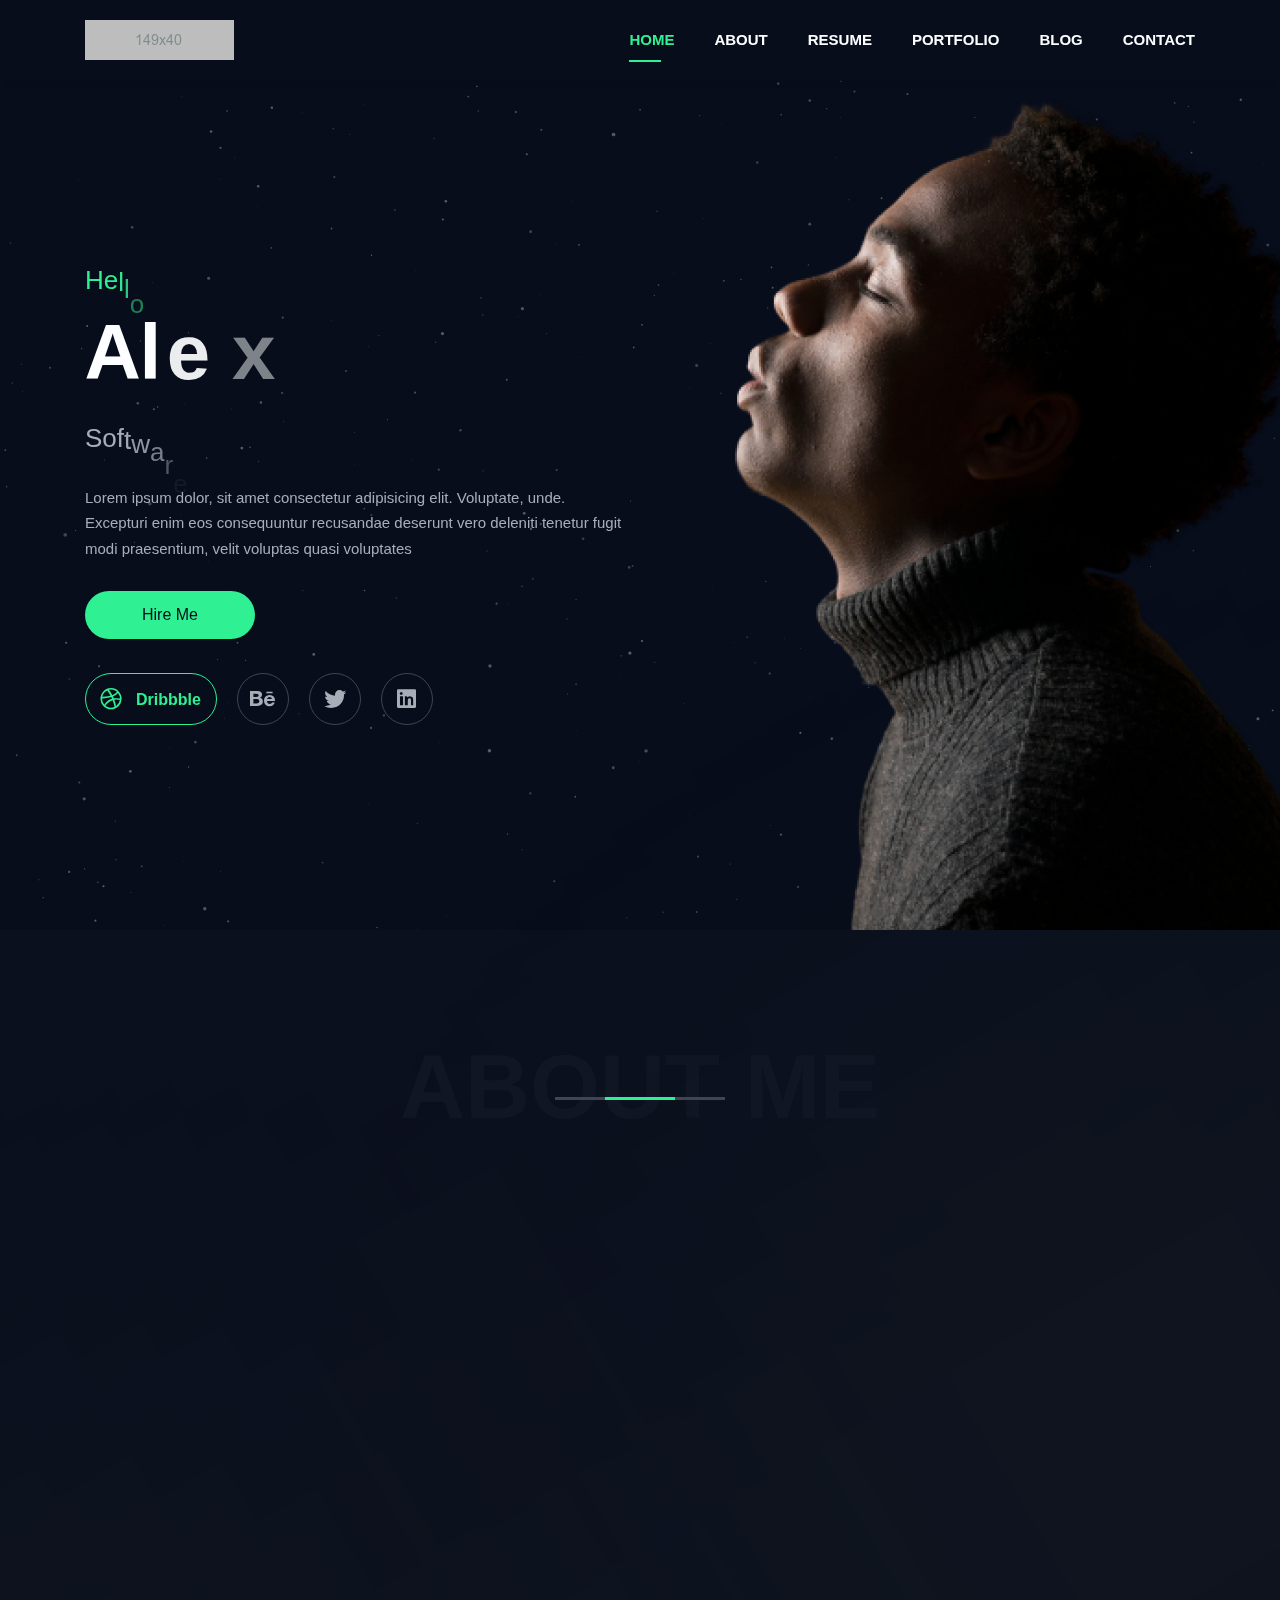
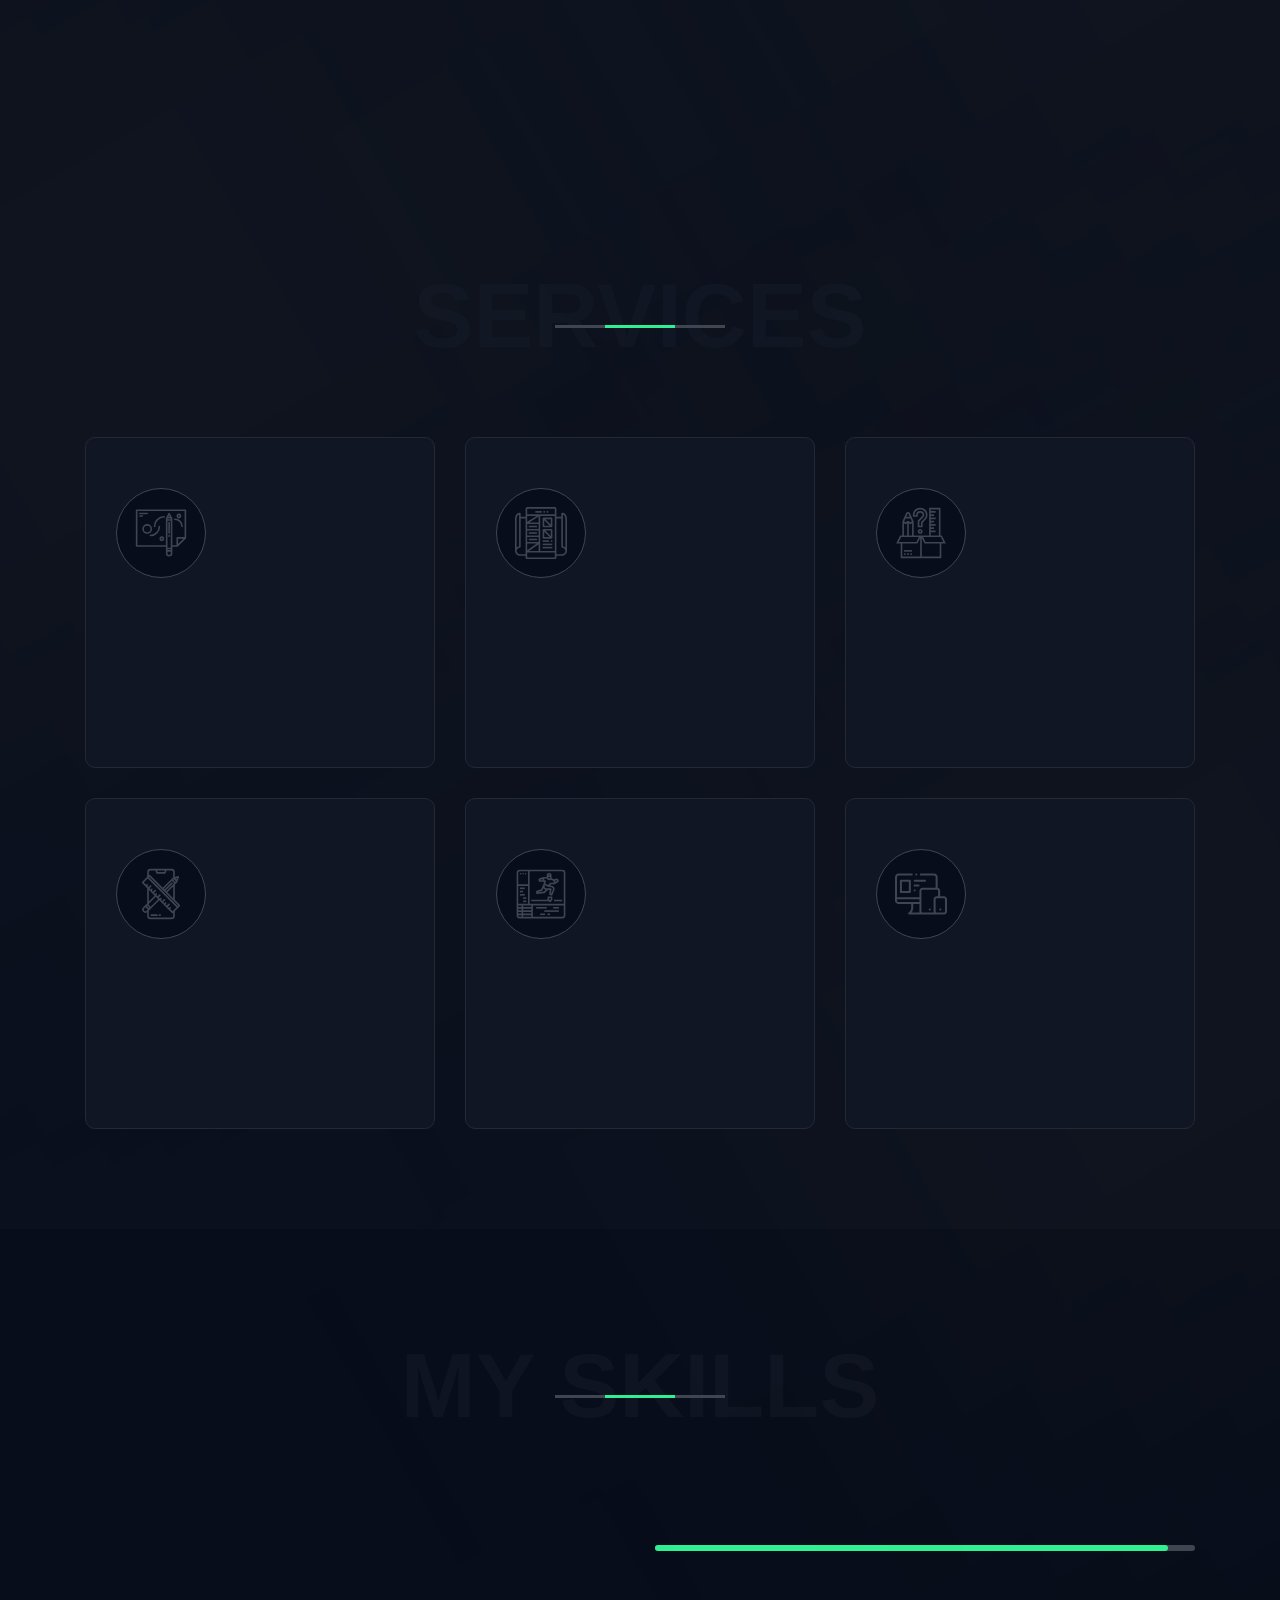
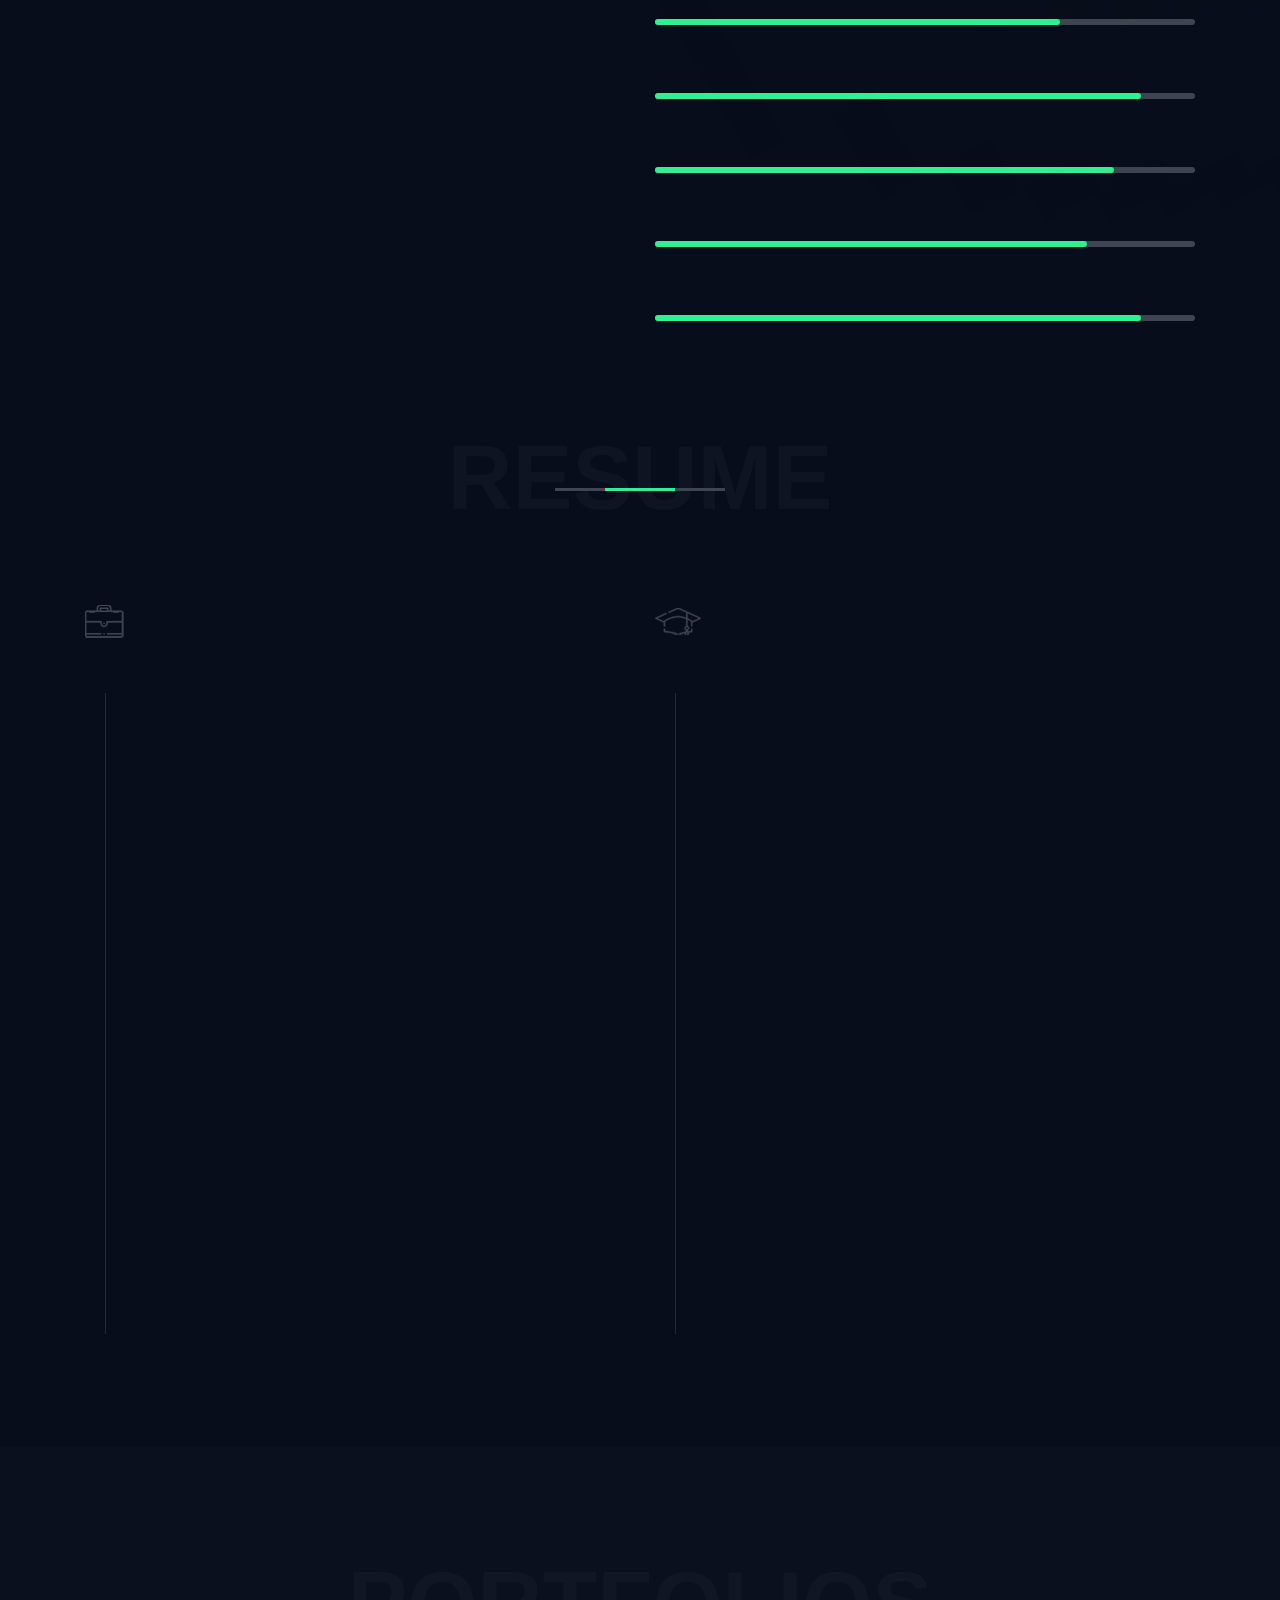
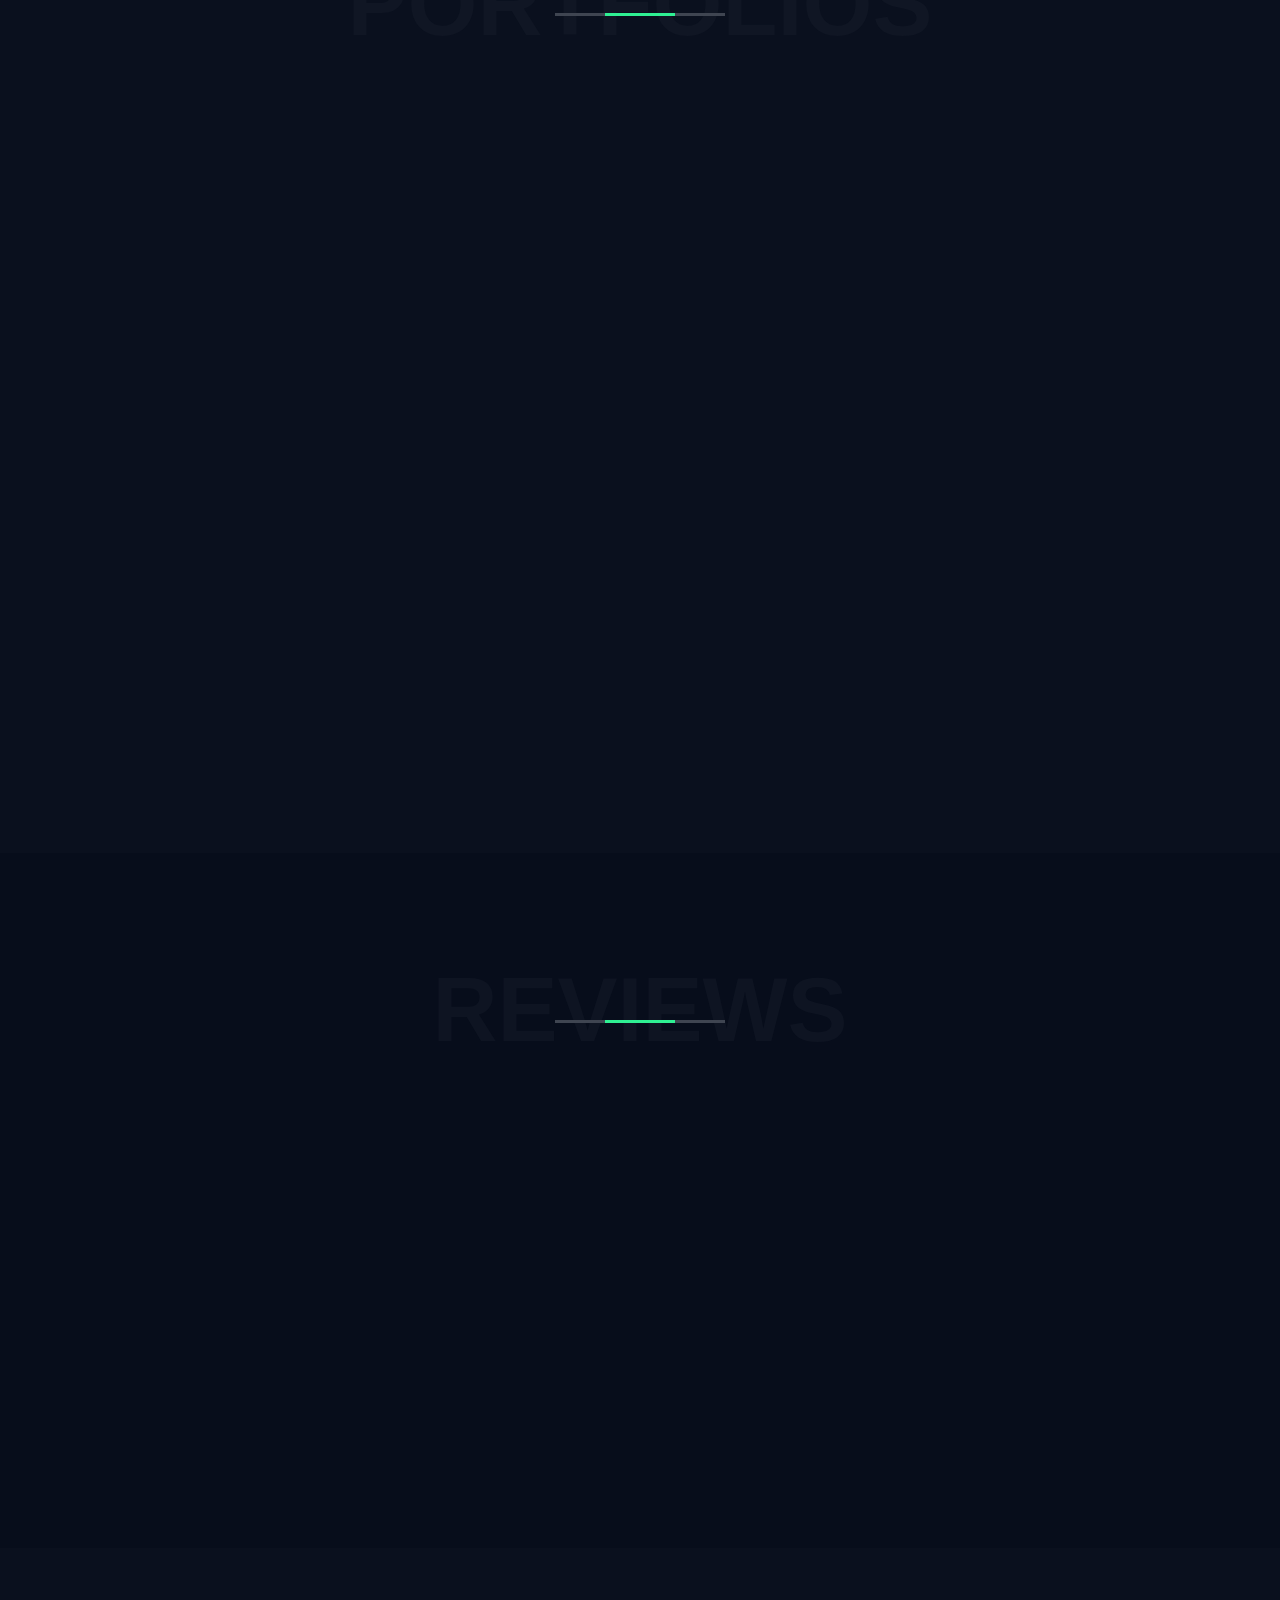
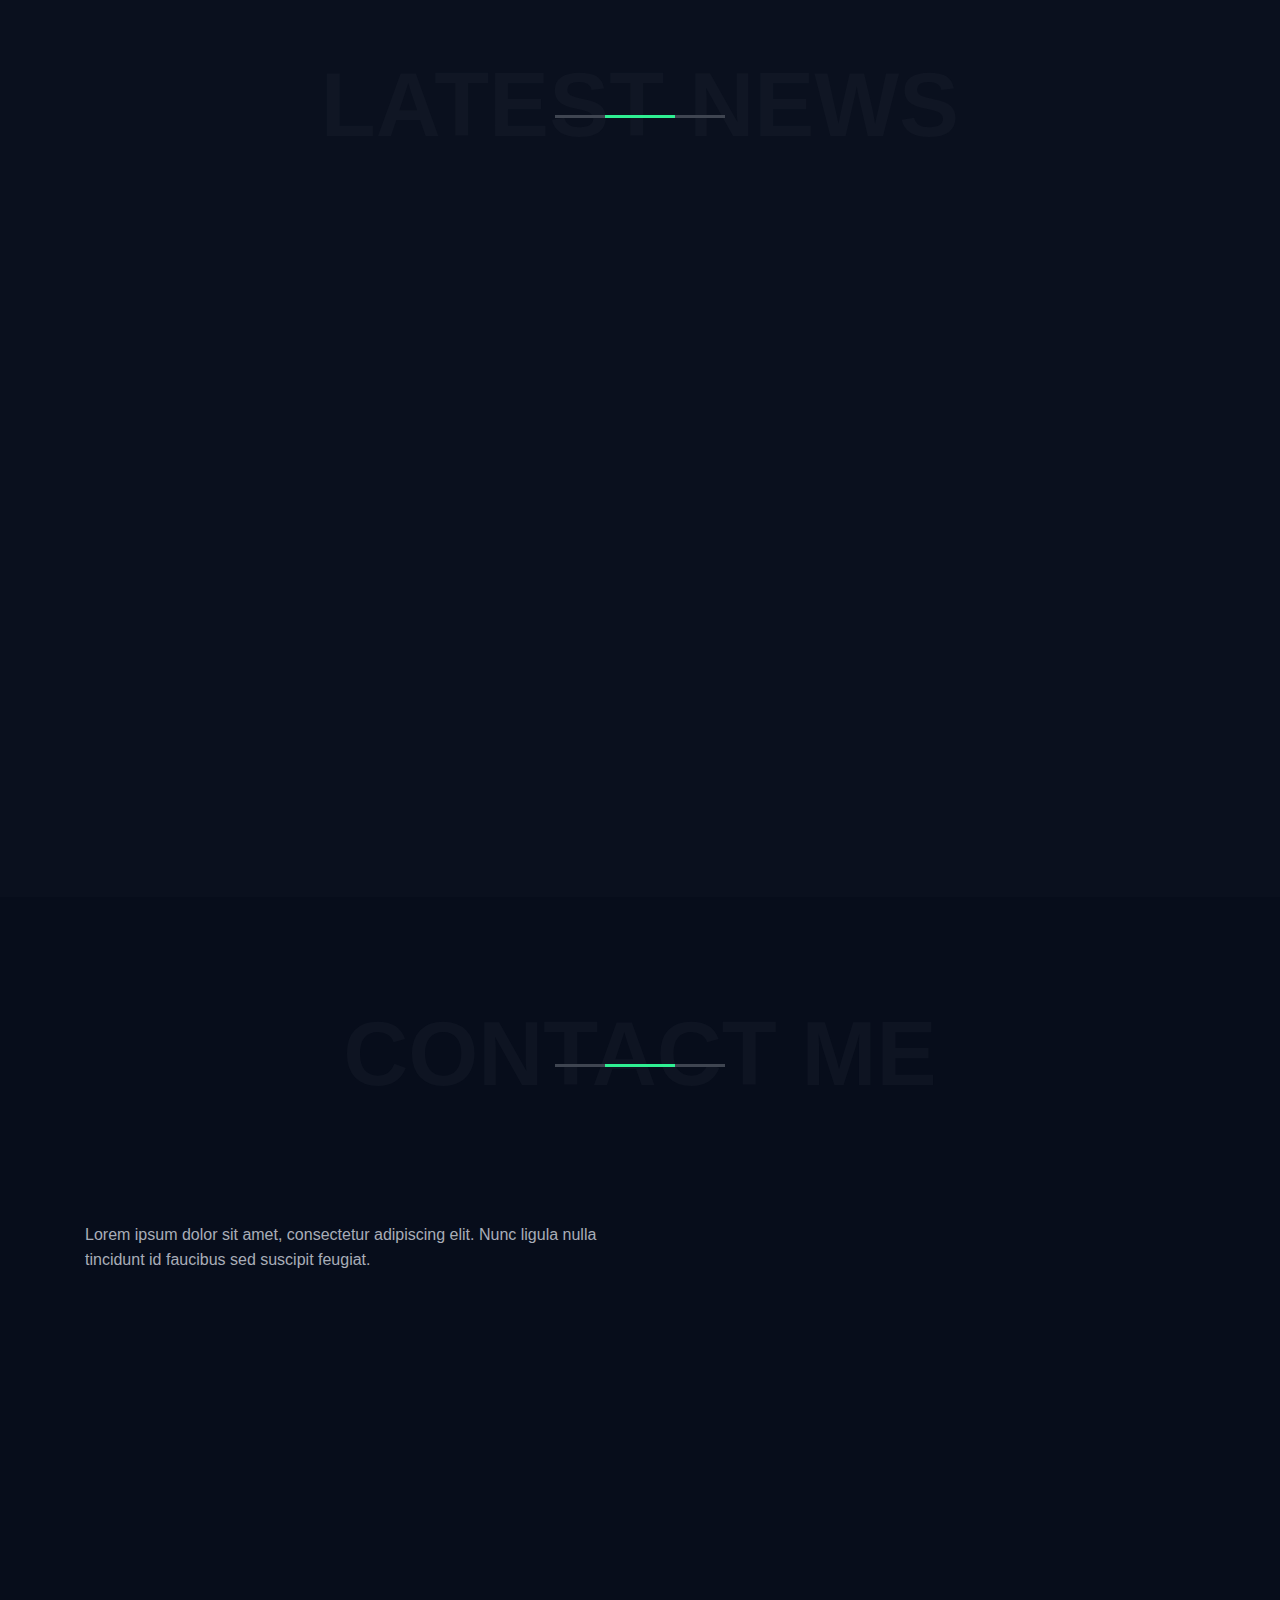
==== commit 321bacab: "add data" ====
--- a/File_one/index.html
+++ b/File_one/index.html
@@ -95,7 +95,7 @@
     </div>
     <!-- Hero Image - Social Link Group -->
     <div class="axit__hero-img axit__to-right">
-      <img class="wow fadeInRight" src="assets/img/section/hero-img.jpg" alt="Hero">
+      <img class="wow fadeInRight" src="assets/img/section/hero-img.png" alt="Hero">
 
     </div>
     <div id="particles-js"></div>
@@ -118,7 +118,7 @@
         <div class="col-lg-6 wow fadeInUp">
           <div class="axit__about-img-wrap vre-reveal-one">
             <div class="axit__about-img axit__dynamic-bg axit__bg vre-reveal-image-one"
-              data-src="assets/img/section/about.jpg"></div>
+              data-src="assets/img/section/about.png"></div>
           </div>
           <div class="axit__height-b0 axit__height-lg-b30"></div>
         </div>
--- a/File_one/assets/css/style.css
+++ b/File_one/assets/css/style.css
@@ -38,7 +38,7 @@
 1. Typography
 ----------------------------------------------------------------*/
 :root {
-  --theme-color: #fec544;
+  --theme-color: #2ff093;
 }
 
 body,
@@ -138,7 +138,6 @@
 }
 
 @media screen and (max-width: 991px) {
-
   body,
   html {
     font-size: 14px;
@@ -320,9 +319,6 @@
   .axit__height-b210 {
     height: 210px;
   }
-
-
-
 }
 
 @media screen and (max-width: 991px) {
@@ -689,15 +685,15 @@
     flex-wrap: wrap;
   }
 
-  .axit__nav .axit__nav-list>li {
+  .axit__nav .axit__nav-list > li {
     margin-right: 40px;
   }
 
-  .axit__nav .axit__nav-list>li:last-child {
+  .axit__nav .axit__nav-list > li:last-child {
     margin-right: 0px;
   }
 
-  .axit__nav .axit__nav-list>li>a {
+  .axit__nav .axit__nav-list > li > a {
     padding: 15px 0;
     font-size: 15px;
     display: inline-block;
@@ -708,7 +704,7 @@
     position: relative;
   }
 
-  .axit__nav .axit__nav-list>li>a::after {
+  .axit__nav .axit__nav-list > li > a::after {
     position: absolute;
     content: "";
     left: 0;
@@ -719,11 +715,11 @@
     transition: all 0.3s linear;
   }
 
-  .axit__nav .axit__nav-list>li>a.active {
+  .axit__nav .axit__nav-list > li > a.active {
     color: var(--theme-color);
   }
 
-  .axit__nav .axit__nav-list>li>a.active::after {
+  .axit__nav .axit__nav-list > li > a.active::after {
     width: 70%;
   }
 
@@ -914,9 +910,6 @@
     -webkit-transition-delay: 0s, 0.2s;
     transition-delay: 0s, 0.2s;
   }
-
-
-
 }
 
 .axit__sticky-header {
@@ -966,11 +959,11 @@
     flex-direction: column;
   }
 
-  .axit__site-header.axit__style2 .axit__nav .axit__nav-list>li {
+  .axit__site-header.axit__style2 .axit__nav .axit__nav-list > li {
     margin-right: 0;
   }
 
-  .axit__site-header.axit__style2 .axit__nav .axit__nav-list>li>a {
+  .axit__site-header.axit__style2 .axit__nav .axit__nav-list > li > a {
     padding: 10px 0;
   }
 
@@ -1041,7 +1034,6 @@
 }
 
 @media screen and (max-width: 991px) {
-
   .axit__site-header .axit__btn,
   .axit__site-header.axit__style2 .axit__opening-hr,
   .axit__site-header.axit__style2 .axit__social-btn.axit__style1 {
@@ -1146,10 +1138,10 @@
 }
 
 .axit__hero.axit__style1 .axit__hero-text h3 {
-  font-size: 30px;
+  font-size: 26px;
   margin-top: -6px;
   margin-bottom: 10px;
-  font-weight: 300;
+  font-weight: 500;
   color: var(--theme-color);
 }
 
@@ -1188,7 +1180,7 @@
     .axit__icon-name {
       color: var(--theme-color);
     }
-      i {
+    i {
       color: var(--theme-color);
     }
   }
@@ -1478,9 +1470,11 @@
 }
 
 .bubble:after {
-  background: radial-gradient(ellipse at center,
-      rgba(255, 255, 255, 0.5) 0%,
-      rgba(255, 255, 255, 0) 70%);
+  background: radial-gradient(
+    ellipse at center,
+    rgba(255, 255, 255, 0.5) 0%,
+    rgba(255, 255, 255, 0) 70%
+  );
   filter: progid:DXImageTransform.Microsoft.gradient(startColorstr='#80ffffff', endColorstr='#00ffffff', GradientType=1);
   border-radius: 50%;
   -webkit-box-shadow: inset 0 20px 30px rgba(255, 255, 255, 0.3);
@@ -1500,12 +1494,7 @@
 @media screen and (min-width: 992px) {
   .axit__hero.axit__style1 .axit__hero-text h1 {
     font-size: 78px;
-
-
-
-  }
-
-
+  }
 }
 
 @media screen and (max-width: 991px) {
@@ -1642,7 +1631,6 @@
 }
 
 @media screen and (max-width: 991px) {
-
   .axit__btn.axit__style1,
   .axit__btn.axit__style2 {
     font-size: 14px;
@@ -1862,7 +1850,6 @@
   border-radius: 10px;
   -webkit-transition: all 0.4s ease;
   transition: all 0.4s ease;
-
 
   .counter__wrapper {
     h2 {
@@ -2058,7 +2045,7 @@
 }
 
 .axit__portfolio-item-hover {
-  background: #0A101E;
+  background: #0a101e;
   width: 100%;
   height: auto;
   padding: 10px;
@@ -2204,15 +2191,15 @@
   padding-right: 15px;
 }
 
-.axit__slider.axit__style1 .slick-slide>div,
-.axit__slider.axit__style2 .slick-slide>div {
+.axit__slider.axit__style1 .slick-slide > div,
+.axit__slider.axit__style2 .slick-slide > div {
   display: -webkit-box;
   display: -ms-flexbox;
   display: flex;
 }
 
-.axit__slider.axit__style1 .slick-slide>div>.slick-slide-in,
-.axit__slider.axit__style2 .slick-slide>div>.slick-slide-in {
+.axit__slider.axit__style1 .slick-slide > div > .slick-slide-in,
+.axit__slider.axit__style2 .slick-slide > div > .slick-slide-in {
   width: 100%;
 }
 
@@ -2515,7 +2502,7 @@
   background-color: rgba(0, 0, 0, 0.6);
 }
 
-.axit__page-heading>div {
+.axit__page-heading > div {
   position: relative;
   z-index: 1;
 }
@@ -2742,17 +2729,17 @@
   margin-bottom: 15px;
 }
 
-.axit__post-label>span {
+.axit__post-label > span {
   display: inline-block;
   position: relative;
 }
 
-.axit__post-label>span:not(:last-child) {
+.axit__post-label > span:not(:last-child) {
   padding-right: 15px;
   margin-right: 15px;
 }
 
-.axit__post-label>span:not(:last-child):before {
+.axit__post-label > span:not(:last-child):before {
   content: "";
   position: absolute;
   height: 16px;
@@ -2865,11 +2852,11 @@
   margin-top: 6px;
 }
 
-.axit__page-heading-in .axit__post-label>span:not(:last-child):before {
+.axit__page-heading-in .axit__post-label > span:not(:last-child):before {
   background-color: rgba(255, 255, 255, 0.15);
 }
 
-.axit__page-heading-in .axit__post-label>span:not(:last-child) {
+.axit__page-heading-in .axit__post-label > span:not(:last-child) {
   color: rgba(255, 255, 255, 0.75);
 }
 
@@ -2949,7 +2936,7 @@
 
 .comment-body {
   position: relative;
-    margin-left: 120px;
+  margin-left: 120px;
   margin-bottom: 25px;
   min-height: 50px;
 }
@@ -2968,7 +2955,7 @@
   width: 100px;
   position: absolute;
   top: 0;
-    left: -120px;
+  left: -120px;
   border-radius: 6px;
 }
 
@@ -2984,7 +2971,6 @@
   display: block;
 }
 
-
 .comment-author .nm a:hover,
 .comment-author .nm:hover,
 .comment-metadata a:hover {
@@ -3027,11 +3013,11 @@
 }
 
 .children .comment-body {
-    margin-left: 160px;
+  margin-left: 160px;
 }
 
 .children .comment-author .avatar {
-    left: -120px;
+  left: -120px;
 }
 
 .comment-respond {
@@ -3116,7 +3102,7 @@
   align-items: center;
 }
 
-.post-navigation>div {
+.post-navigation > div {
   display: inline-block;
 }
 
@@ -3426,8 +3412,6 @@
 }
 
 .shape {
-
-
   .shape__child-1 {
     position: absolute;
     right: -180px;
@@ -3469,6 +3453,4 @@
     padding: 100px;
     transform: rotate(150deg);
   }
-
-
-}+}
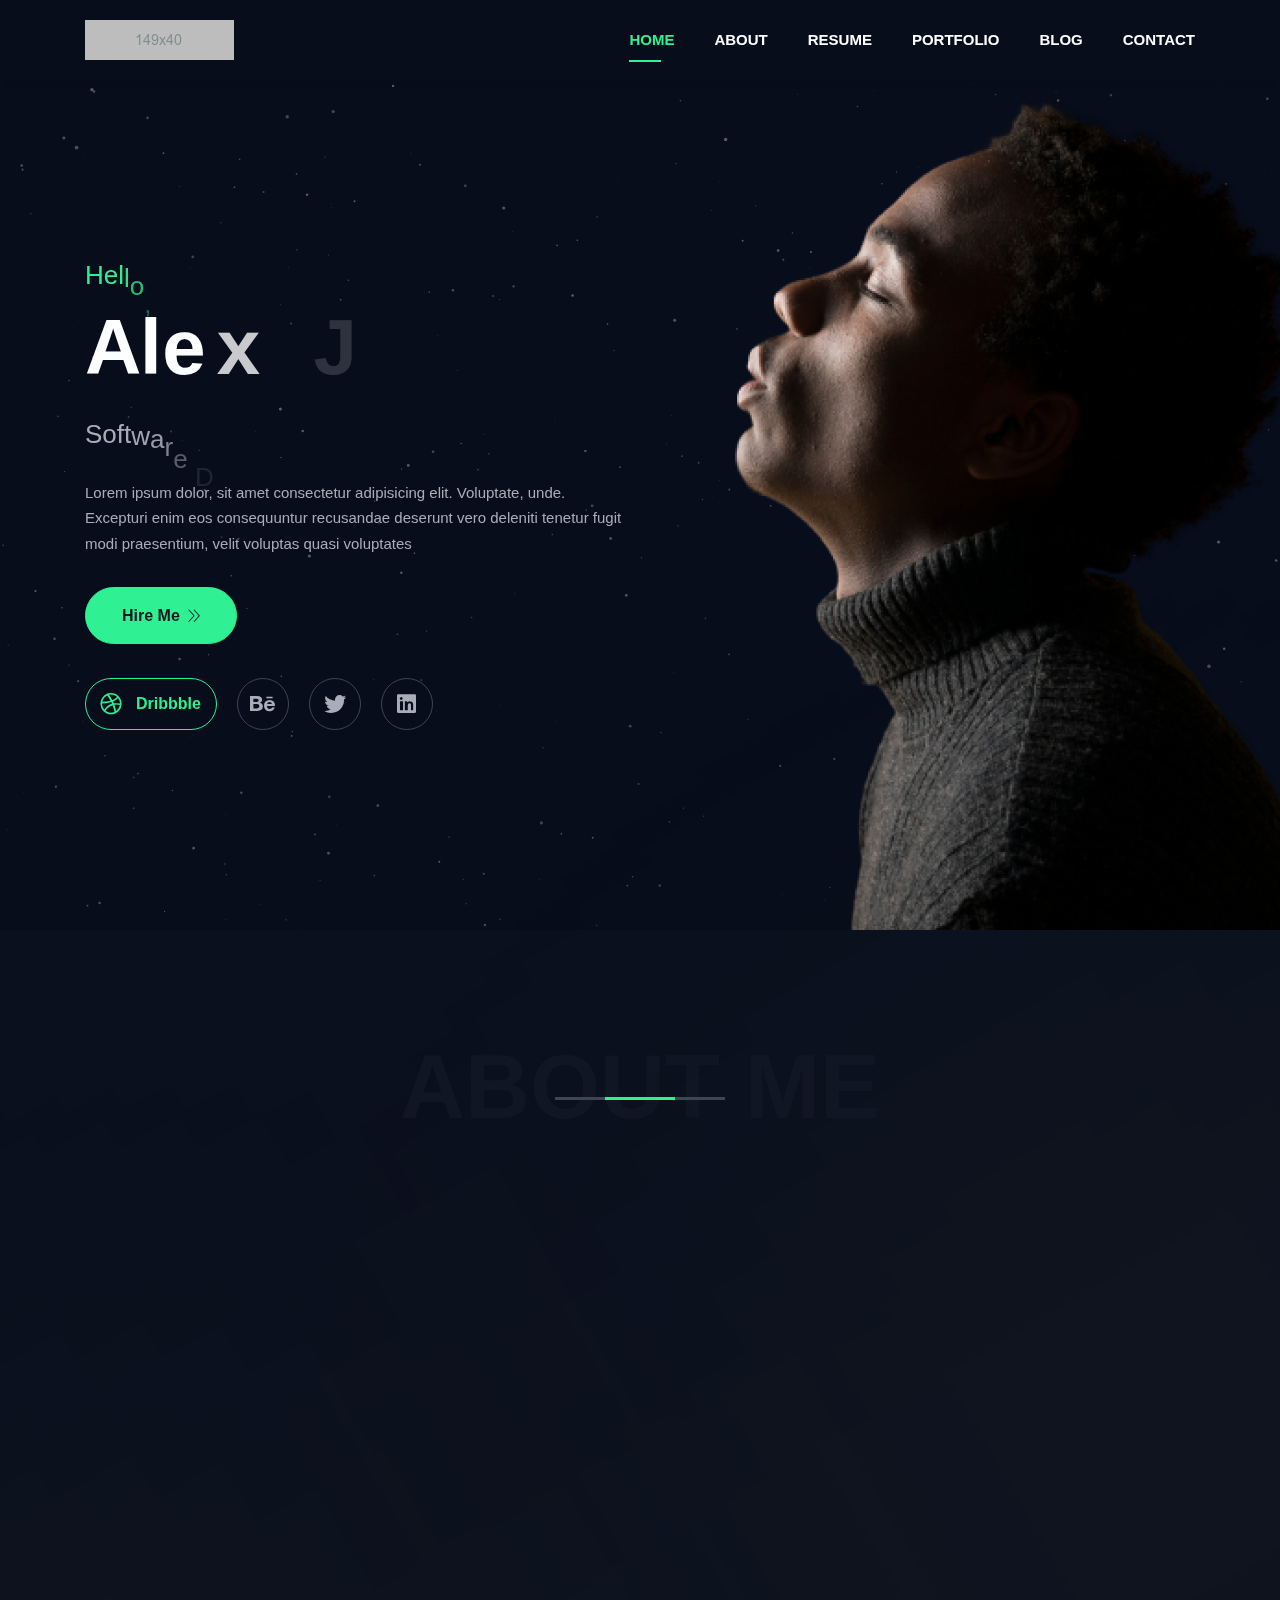
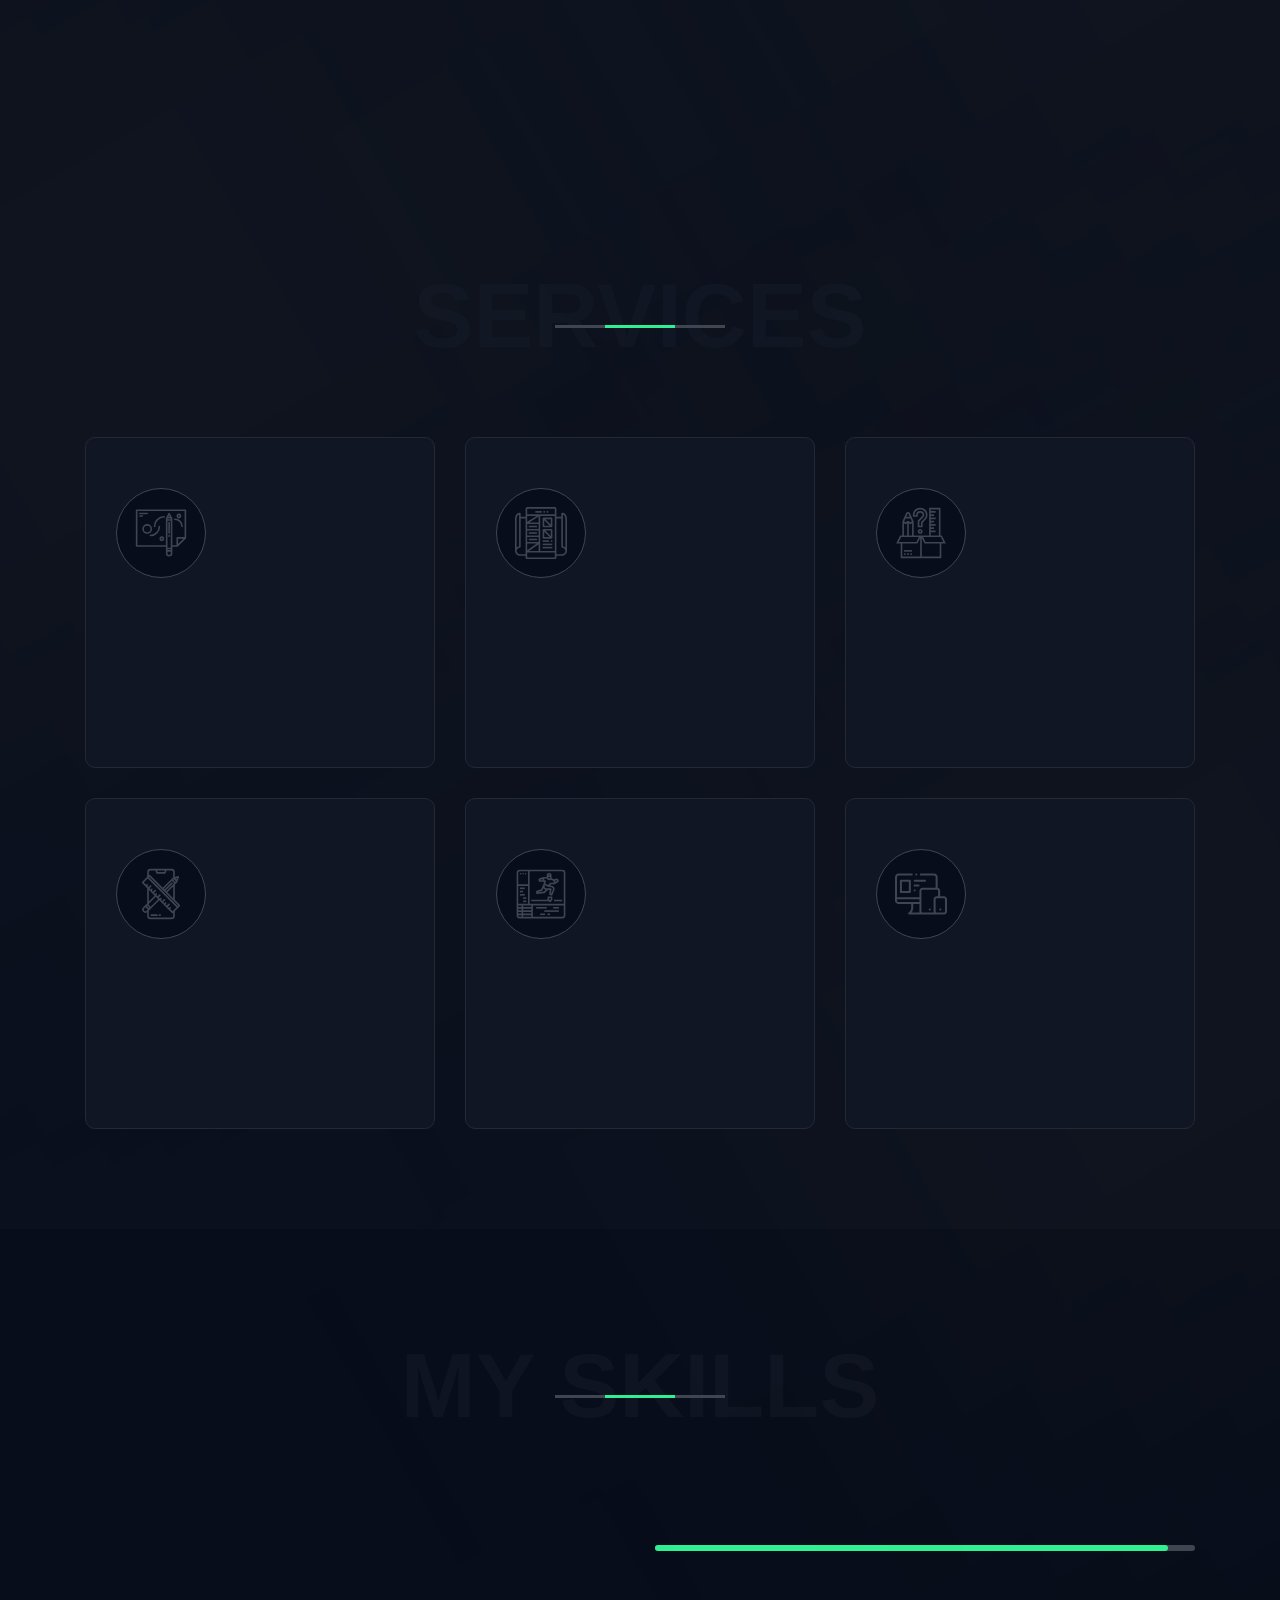
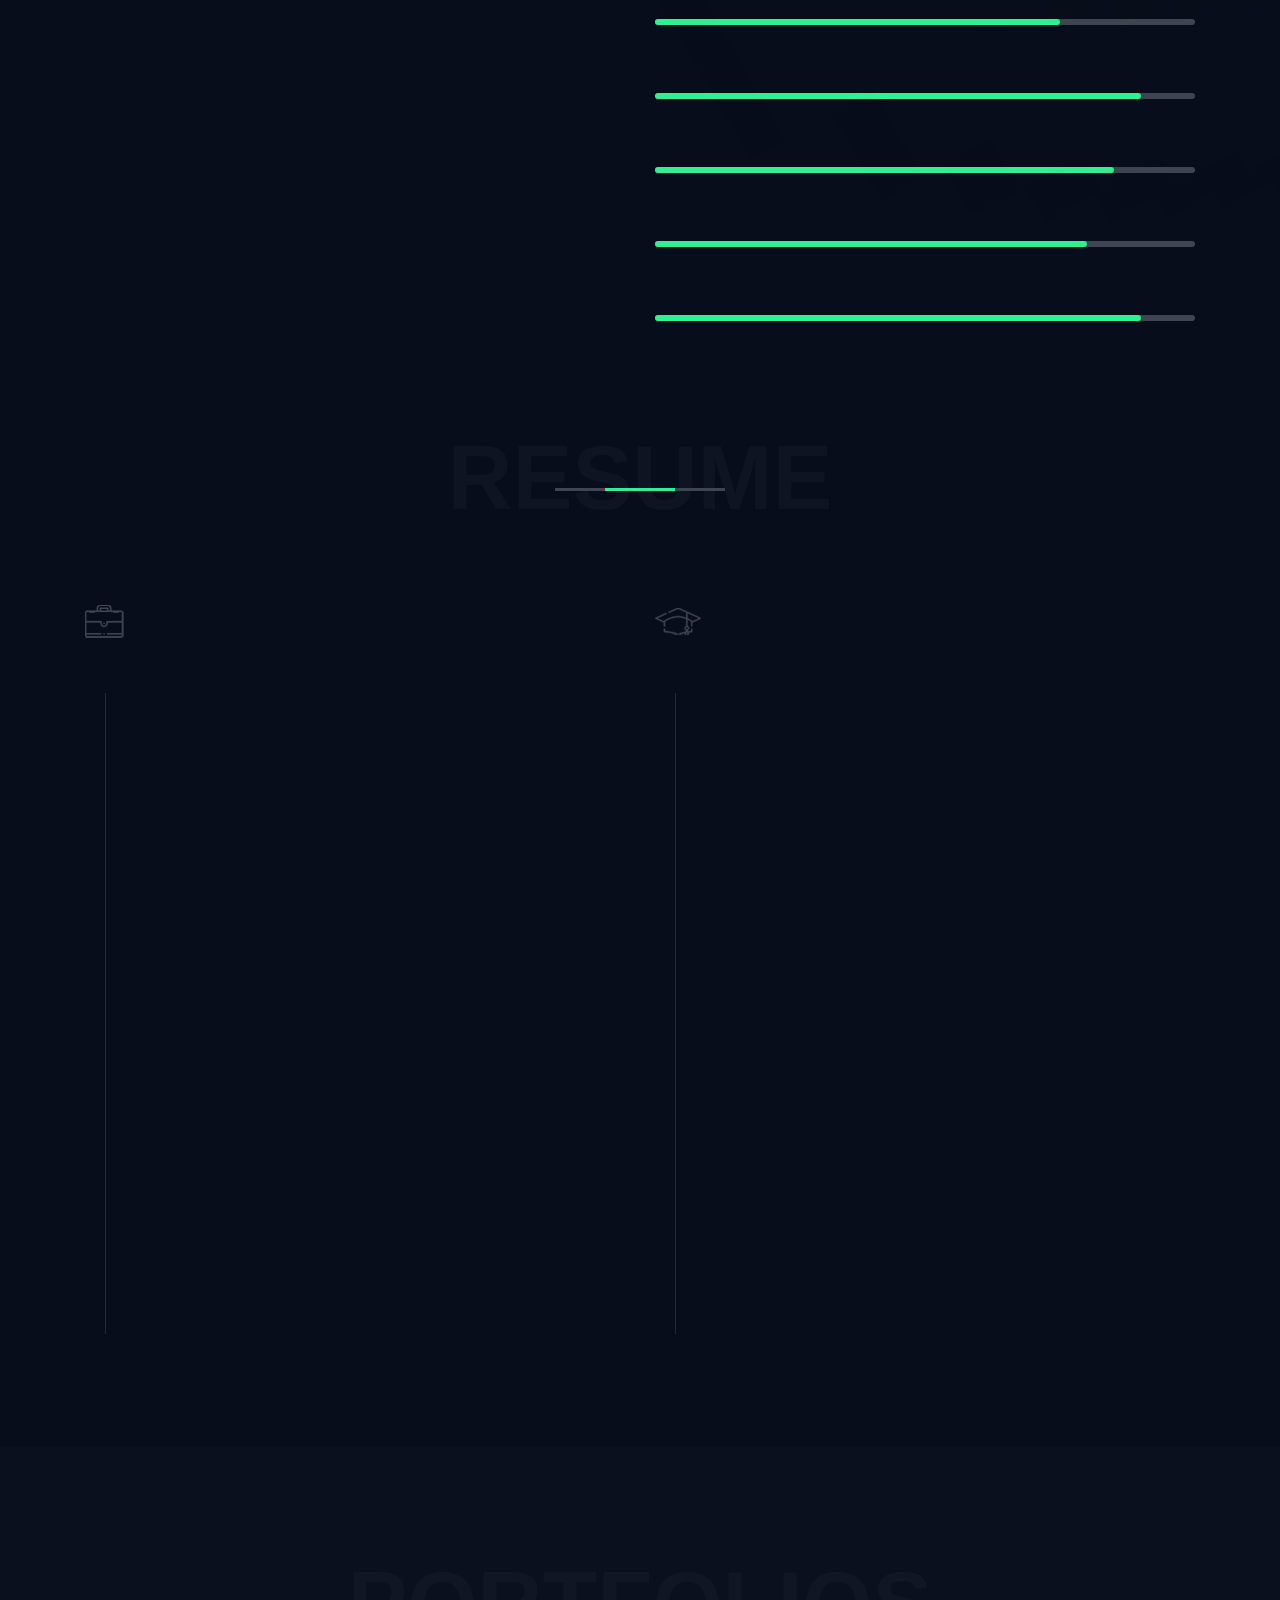
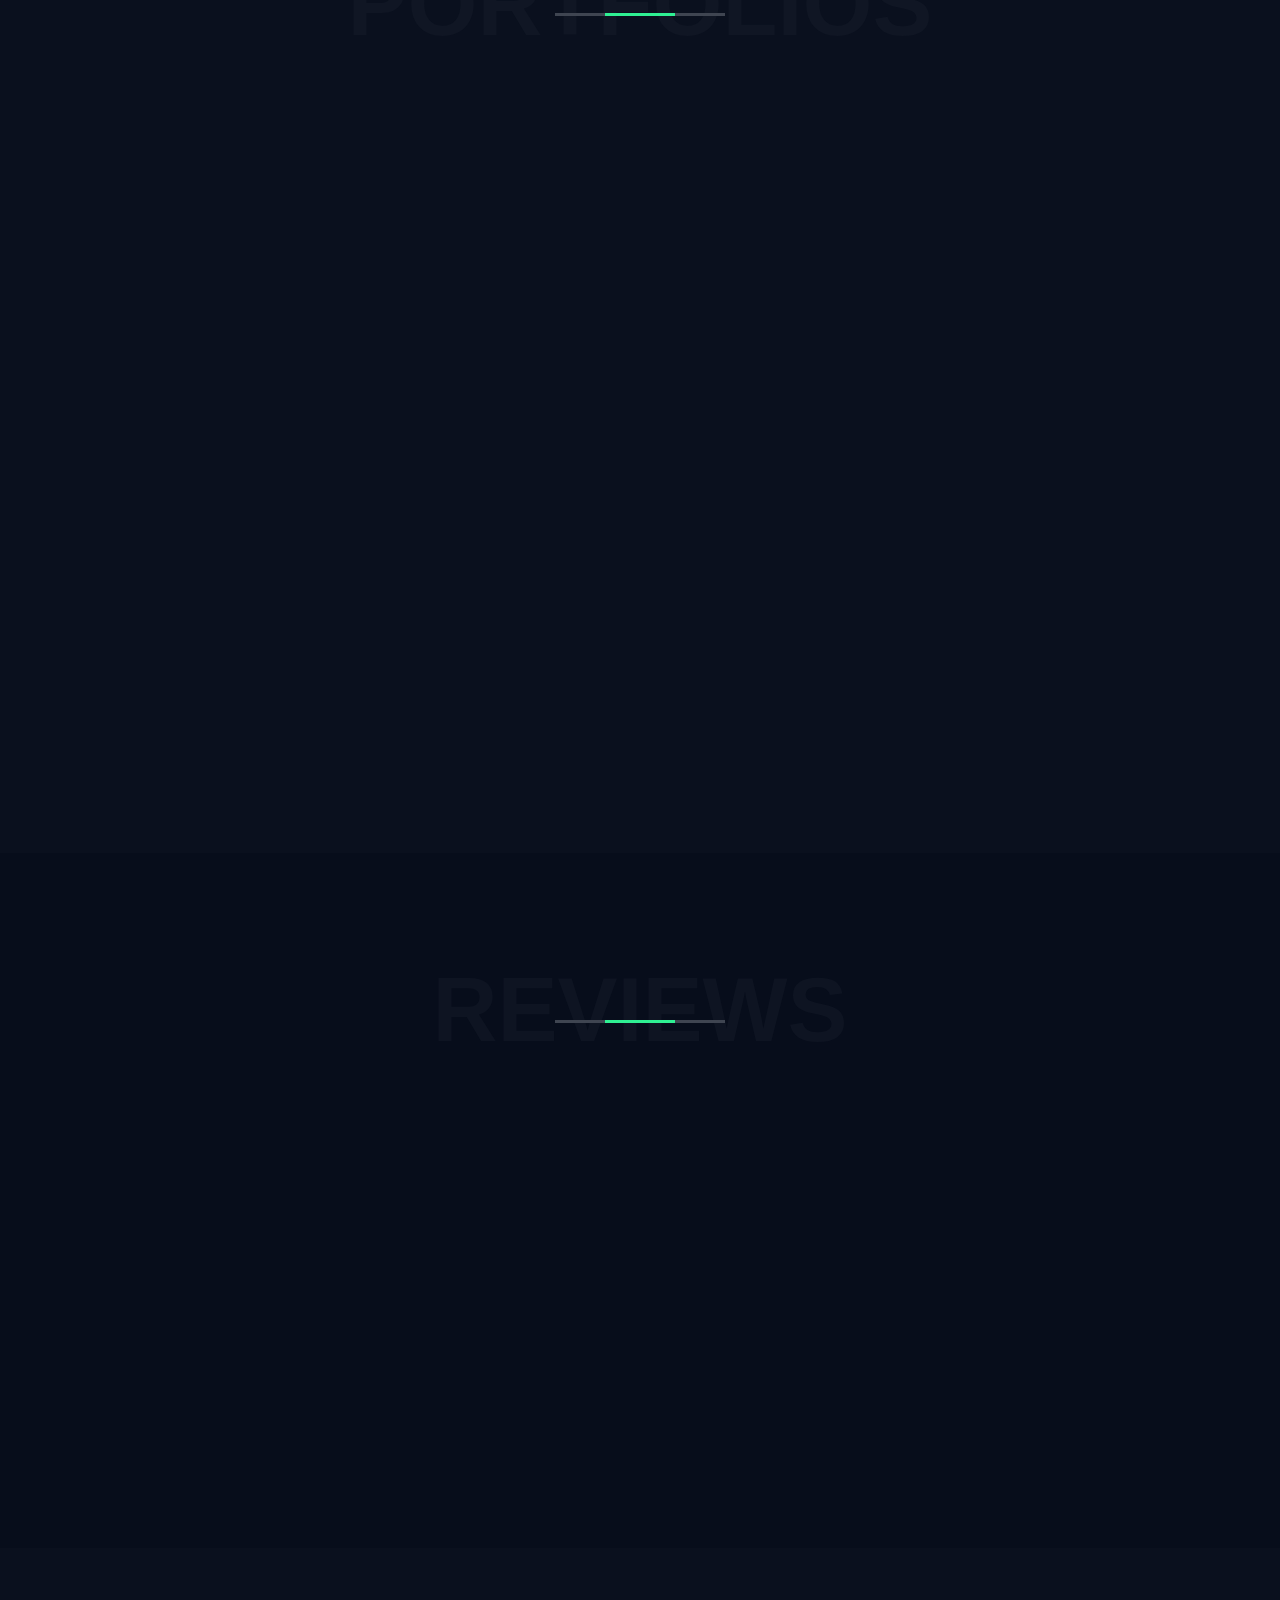
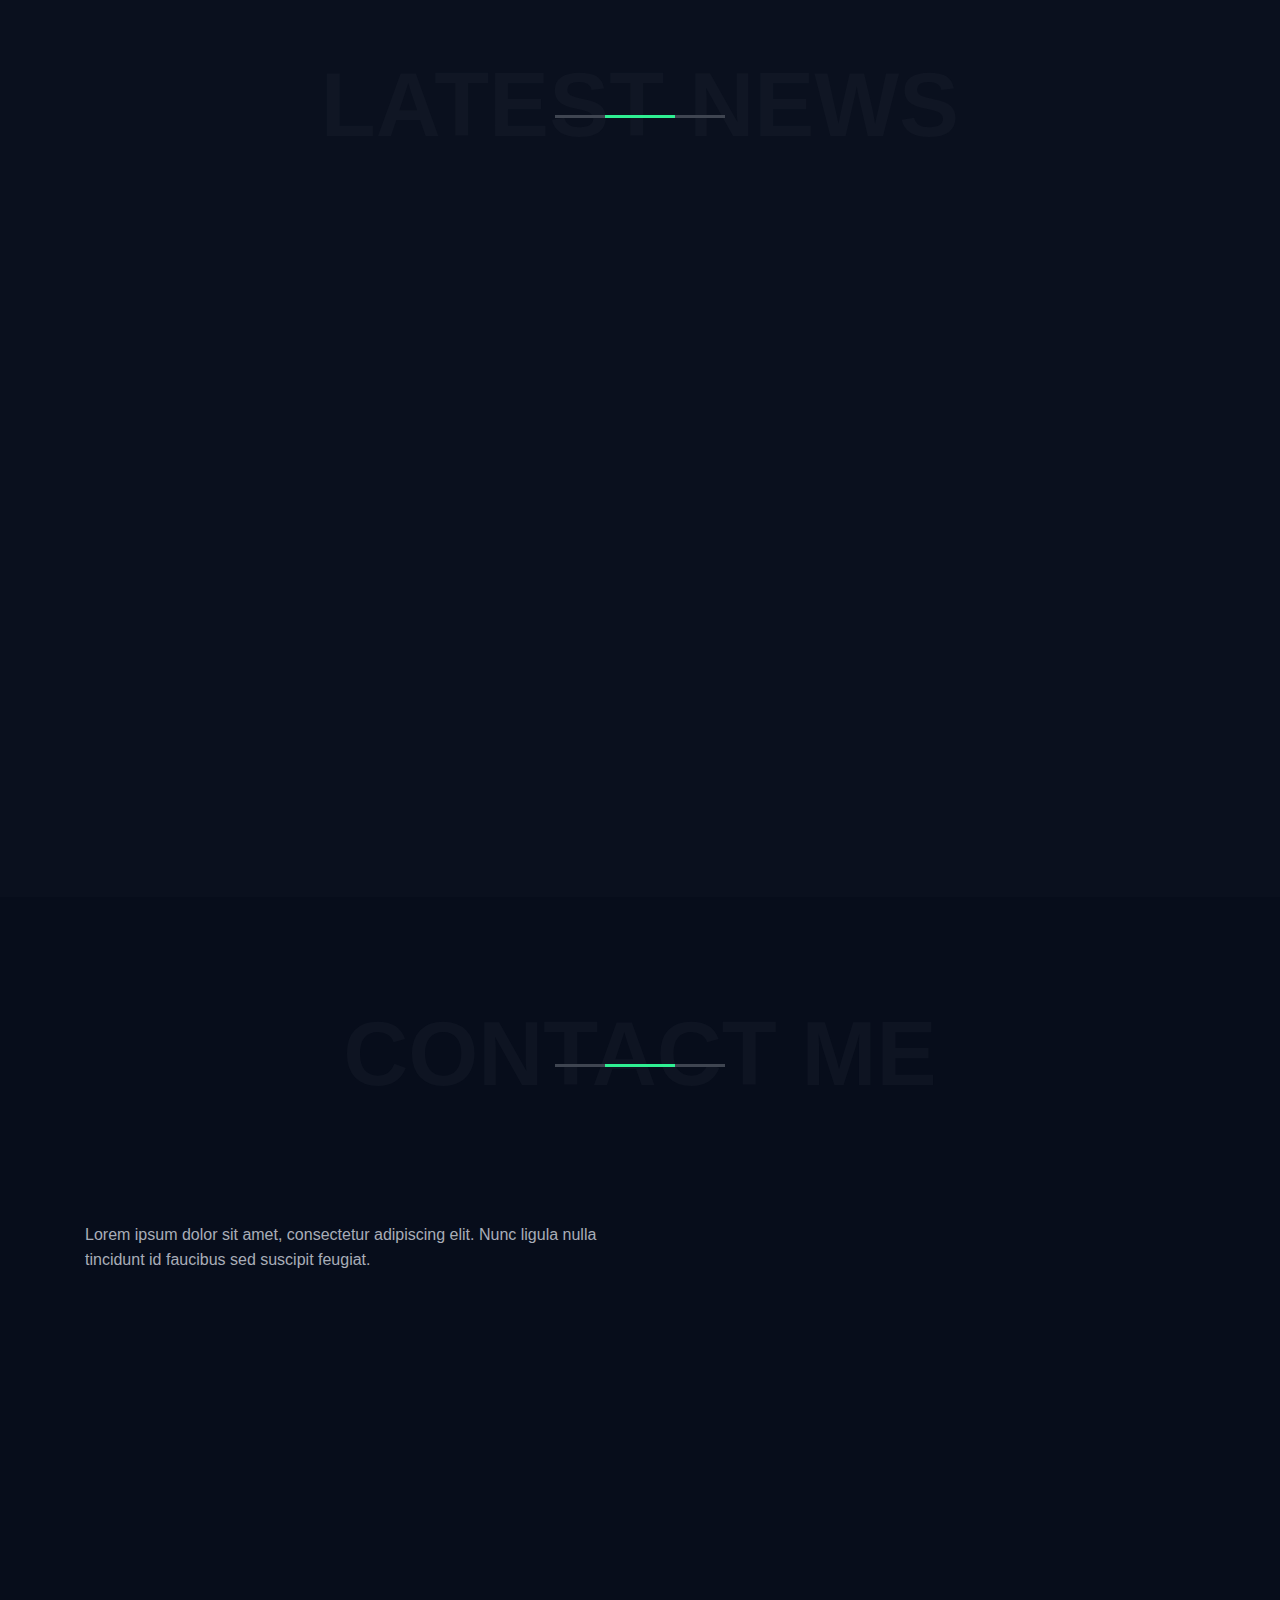
==== commit 6336f25e: "add data" ====
--- a/File_one/index.html
+++ b/File_one/index.html
@@ -1,280 +1,387 @@
 <!DOCTYPE html>
 <html class="no-js" lang="en">
-
-<head>
-  <!-- Meta Tags -->
-  <meta charset="utf-8">
-  <meta http-equiv="x-ua-compatible" content="ie=edge">
-  <meta name="viewport" content="width=device-width, initial-scale=1">
-  <meta name="author" content="Laralink">
-  <!-- Page Title -->
-  <title>Davis - Personal Portfolio</title>
-  <!-- Favicon Icon -->
-  <link rel="icon" href="assets/img/favicon.png" />
-  <!-- Stylesheets -->
-  <link rel="stylesheet" href="assets/css/bootstrap.min.css" />
-  <link rel="stylesheet" href="assets/css/fontawesome.css" />
-  <link rel="stylesheet" href="assets/css/slick.css" />
-  <link rel="stylesheet" href="assets/css/lightgallery.min.css" />
-  <link rel="stylesheet" href="assets/css/animate.css" />
-  <link rel="stylesheet" href="assets/css/font-awesome-pro.css" />
-  <link rel="stylesheet" href="assets/css/style.css" />
-</head>
-
-<body id="home">
-  <!-- Start Header Section -->
-  <header class="axit__site-header axit__style1 axit__sticky-header">
-    <div class="axit__main-header">
+  <head>
+    <!-- Meta Tags -->
+    <meta charset="utf-8" />
+    <meta http-equiv="x-ua-compatible" content="ie=edge" />
+    <meta name="viewport" content="width=device-width, initial-scale=1" />
+    <meta name="author" content="Laralink" />
+    <!-- Page Title -->
+    <title>Davis - Personal Portfolio</title>
+    <!-- Favicon Icon -->
+    <link rel="icon" href="assets/img/favicon.png" />
+    <!-- Stylesheets -->
+    <link rel="stylesheet" href="assets/css/bootstrap.min.css" />
+    <link rel="stylesheet" href="assets/css/fontawesome.css" />
+    <link rel="stylesheet" href="assets/css/slick.css" />
+    <link rel="stylesheet" href="assets/css/lightgallery.min.css" />
+    <link rel="stylesheet" href="assets/css/animate.css" />
+    <link rel="stylesheet" href="assets/css/font-awesome-pro.css" />
+    <link rel="stylesheet" href="assets/css/style.css" />
+  </head>
+
+  <body id="home">
+    <!-- Start Header Section -->
+    <header class="axit__site-header axit__style1 axit__sticky-header">
+      <div class="axit__main-header">
+        <div class="container">
+          <div class="axit__main-header-in">
+            <div class="axit__main-header-left">
+              <a class="axit__site-branding" href="index.html"
+                ><img src="assets/img/logo.png" alt="Davis"
+              /></a>
+            </div>
+            <div class="axit__main-header-right">
+              <div class="axit__nav">
+                <ul class="axit__nav-list axit__onepage-nav">
+                  <li><a href="#home" class="axit__smooth-move">Home</a></li>
+                  <li><a href="#about" class="axit__smooth-move">About</a></li>
+                  <li>
+                    <a href="#resume" class="axit__smooth-move">Resume</a>
+                  </li>
+                  <li>
+                    <a href="#portfolio" class="axit__smooth-move">Portfolio</a>
+                  </li>
+                  <li><a href="#blog" class="axit__smooth-move">Blog</a></li>
+                  <li>
+                    <a href="#contact" class="axit__smooth-move">Contact</a>
+                  </li>
+                </ul>
+              </div>
+            </div>
+          </div>
+        </div>
+      </div>
+    </header>
+    <!-- End Header Section -->
+
+    <!-- Start Hero Section -->
+    <div class="axit__height-b80 axit__height-lg-b80"></div>
+    <section class="axit__hero-wrap axit__parallax">
+      <div class="axit__hero axit__style1 axit__ripple-version">
+        <div class="container">
+          <div class="row">
+            <div class="col-lg-6">
+              <div class="axit__hero-text">
+                <h3 class="skew-up-2">Hello, This is</h3>
+                <h1 class="split-collab">Alex Johan</h1>
+                <h2 class="skew-up-2">Software Developer</h2>
+                <p
+                  class="wow fadeInUp"
+                  data-wow-duration="1.5s"
+                  data-wow-delay=".3s"
+                >
+                  Lorem ipsum dolor, sit amet consectetur adipisicing elit.
+                  Voluptate, unde. Excepturi enim eos consequuntur recusandae
+                  deserunt vero deleniti tenetur fugit modi praesentium, velit
+                  voluptas quasi voluptates
+                </p>
+
+                <div
+                  class="axit__hero__new-btn wow fadeInUp"
+                  data-wow-duration="1.5s"
+                  data-wow-delay=".4s"
+                >
+                  <button>
+                    <span
+                      >Hire Me <i class="fa-light fa-chevrons-right pl-1"></i
+                    ></span>
+                  </button>
+                </div>
+              </div>
+              <div
+                class="axit__social-group home wow fadeInUp"
+                data-wow-duration="1.5s"
+                data-wow-delay=".5s"
+              >
+                <div class="axit__social-link">
+                  <a href="#" class="axit__social-btn active">
+                    <span class="axit__social-icon"
+                      ><i class="fab fa-dribbble"></i
+                    ></span>
+                    <span class="axit__icon-name">Dribbble</span>
+                  </a>
+                  <a href="#" class="axit__social-btn">
+                    <span class="axit__social-icon"
+                      ><i class="fab fa-behance"></i
+                    ></span>
+                    <span class="axit__icon-name">Behance</span>
+                  </a>
+                  <a href="#" class="axit__social-btn">
+                    <span class="axit__social-icon"
+                      ><i class="fab fa-twitter"></i
+                    ></span>
+                    <span class="axit__icon-name">Twitter</span>
+                  </a>
+                  <a href="#" class="axit__social-btn">
+                    <span class="axit__social-icon"
+                      ><i class="fab fa-linkedin"></i
+                    ></span>
+                    <span class="axit__icon-name">LinkedIn</span>
+                  </a>
+                </div>
+              </div>
+            </div>
+          </div>
+        </div>
+      </div>
+      <!-- Hero Image - Social Link Group -->
+      <div class="axit__hero-img axit__to-right">
+        <img
+          class="wow fadeInRight"
+          src="assets/img/section/hero-img.png"
+          alt="Hero"
+        />
+      </div>
+      <div id="particles-js"></div>
+    </section>
+    <!-- End Hero Section -->
+
+    <!-- Start About Section -->
+    <section id="about" class="axit__about-wrap">
+      <div class="axit__height-b100 axit__height-lg-b80"></div>
       <div class="container">
-        <div class="axit__main-header-in">
-          <div class="axit__main-header-left">
-            <a class="axit__site-branding" href="index.html"><img src="assets/img/logo.png" alt="Davis"></a>
-          </div>
-          <div class="axit__main-header-right">
-            <div class="axit__nav">
-              <ul class="axit__nav-list axit__onepage-nav">
-                <li><a href="#home" class="axit__smooth-move">Home</a></li>
-                <li><a href="#about" class="axit__smooth-move">About</a></li>
-                <li><a href="#resume" class="axit__smooth-move">Resume</a></li>
-                <li><a href="#portfolio" class="axit__smooth-move">Portfolio</a></li>
-                <li><a href="#blog" class="axit__smooth-move">Blog</a></li>
-                <li><a href="#contact" class="axit__smooth-move">Contact</a></li>
-              </ul>
-
-            </div>
-          </div>
+        <div class="axit__section-heading axit__style1">
+          <h4 class="axit__section-heading-title skew-up-2">ABOUT ME</h4>
+          <h2 class="axit__section-heading-subtitle">ABOUT ME</h2>
         </div>
-      </div>
-    </div>
-  </header>
-  <!-- End Header Section -->
-
-  <!-- Start Hero Section -->
-  <div class="axit__height-b80 axit__height-lg-b80"></div>
-  <section class="axit__hero-wrap axit__parallax">
-    <div class="axit__hero axit__style1 axit__ripple-version">
+        <div class="axit__height-b25 axit__height-lg-b25"></div>
+      </div>
       <div class="container">
         <div class="row">
+          <div class="col-lg-6 wow fadeInUp">
+            <div class="axit__about-img-wrap vre-reveal-one">
+              <div
+                class="axit__about-img axit__dynamic-bg axit__bg vre-reveal-image-one"
+                data-src="assets/img/section/about.png"
+              ></div>
+            </div>
+            <div class="axit__height-b0 axit__height-lg-b30"></div>
+          </div>
           <div class="col-lg-6">
-            <div class="axit__hero-text">
-              <h3 class="skew-up-2">Hello, This is</h3>
-              <h1 class="split-collab">Alex Johan</h1>
-              <h2 class="skew-up-2">Software Developer</h2>
-              <p class="wow fadeInUp">Lorem ipsum dolor, sit amet consectetur adipisicing elit. Voluptate, unde.
-                Excepturi
-                enim eos
-                consequuntur
-                recusandae deserunt vero deleniti tenetur fugit modi praesentium, velit voluptas quasi voluptates</p>
-              <div class="axit__hero-btn wow fadeInUp">
-                <a href="#contact" class="axit__btn axit__style1 axit__color1 axit__smooth-move">Hire me</a>
-              </div>
-            </div>
-            <div class="axit__social-group home wow fadeInUp">
-              <div class="axit__social-link ">
-                <a href="#" class="axit__social-btn active ">
-                  <span class="axit__social-icon"><i class="fab fa-dribbble"></i></span>
-                  <span class="axit__icon-name">Dribbble</span>
-                </a>
-                <a href="#" class="axit__social-btn">
-                  <span class="axit__social-icon"><i class="fab fa-behance"></i></span>
-                  <span class="axit__icon-name">Behance</span>
-                </a>
-                <a href="#" class="axit__social-btn">
-                  <span class="axit__social-icon"><i class="fab fa-twitter"></i></span>
-                  <span class="axit__icon-name">Twitter</span>
-                </a>
-                <a href="#" class="axit__social-btn">
-                  <span class="axit__social-icon"><i class="fab fa-linkedin"></i></span>
-                  <span class="axit__icon-name">LinkedIn</span>
-                </a>
+            <div class="axit__vertical-middle">
+              <div class="axit__vertical-middle-in">
+                <div class="axit__text-block axit__style1">
+                  <h2 class="axit__text-block-title split-collab">
+                    Hi There! I'm <span>Alex Johan</span>
+                  </h2>
+                  <h4 class="axit__text-block-subtitle skew-up-2">
+                    Visual Designer
+                  </h4>
+                  <div
+                    class="axit__text-block-text wow fadeInUp"
+                    data-wow-duration="1.5s"
+                    data-wow-delay=".4s"
+                  >
+                    <p>
+                      I am a Visual Designer with a strong focus on digital
+                      branding. Visul design seeks to attract, inspire, create
+                      desires and motivate people to respond to messages, with a
+                      view to making a favorable impact.
+                    </p>
+                  </div>
+                  <ul class="axit__text-block-details axit__mp0">
+                    <li
+                      class="wow fadeInUp"
+                      data-wow-duration="1.5s"
+                      data-wow-delay=".4s"
+                    >
+                      <span>Birthday</span> :
+                      <span>May 07, 1990</span>
+                    </li>
+                    <li
+                      class="wow fadeInUp"
+                      data-wow-duration="1.5s"
+                      data-wow-delay=".4s"
+                    >
+                      <span>Phone</span> : <span>+1 876-369-9009</span>
+                    </li>
+                    <li
+                      class="wow fadeInUp"
+                      data-wow-duration="1.5s"
+                      data-wow-delay=".4s"
+                    >
+                      <span>Email</span> :
+                      <span>devis@example.com</span>
+                    </li>
+                    <li
+                      class="wow fadeInUp"
+                      data-wow-duration="1.5s"
+                      data-wow-delay=".4s"
+                    >
+                      <span>From</span> :
+                      <span>2661 Hich meadow lane bear creek</span>
+                    </li>
+                    <li
+                      class="wow fadeInUp"
+                      data-wow-duration="1.5s"
+                      data-wow-delay=".4s"
+                    >
+                      <span>Language</span> :
+                      <span>English, Germanic</span>
+                    </li>
+                    <li
+                      class="wow fadeInUp"
+                      data-wow-duration="1.5s"
+                      data-wow-delay=".4s"
+                    >
+                      <span>Freelance</span> :
+                      <span>Available</span>
+                    </li>
+                  </ul>
+
+                  <div
+                    class="axit__hero__new-btn wow fadeInUp mt-4"
+                    data-wow-duration="1.5s"
+                    data-wow-delay=".5s"
+                  >
+                    <button>
+                      <span
+                        >Download CV
+                        <i class="fa-light fa-chevrons-right pl-1"></i
+                      ></span>
+                    </button>
+                  </div>
+                </div>
               </div>
             </div>
           </div>
         </div>
       </div>
-    </div>
-    <!-- Hero Image - Social Link Group -->
-    <div class="axit__hero-img axit__to-right">
-      <img class="wow fadeInRight" src="assets/img/section/hero-img.png" alt="Hero">
-
-    </div>
-    <div id="particles-js"></div>
-
-  </section>
-  <!-- End Hero Section -->
-
-  <!-- Start About Section -->
-  <section id="about" class="axit__about-wrap  ">
-    <div class="axit__height-b100 axit__height-lg-b80"></div>
-    <div class="container">
-      <div class="axit__section-heading axit__style1">
-        <h4 class="axit__section-heading-title skew-up-2">ABOUT ME</h4>
-        <h2 class="axit__section-heading-subtitle ">ABOUT ME</h2>
-      </div>
-      <div class="axit__height-b25 axit__height-lg-b25"></div>
-    </div>
-    <div class="container">
-      <div class="row">
-        <div class="col-lg-6 wow fadeInUp">
-          <div class="axit__about-img-wrap vre-reveal-one">
-            <div class="axit__about-img axit__dynamic-bg axit__bg vre-reveal-image-one"
-              data-src="assets/img/section/about.png"></div>
-          </div>
-          <div class="axit__height-b0 axit__height-lg-b30"></div>
+      <!-- shape -->
+      <div class="shape">
+        <div class="shape__child-1"></div>
+        <div class="shape__child-2"></div>
+      </div>
+    </section>
+    <!-- End About Section -->
+
+    <!-- Start Service Section -->
+    <section class="axit__service-wrap">
+      <div class="axit__height-b100 axit__height-lg-b80"></div>
+      <div class="container">
+        <div class="axit__section-heading axit__style1">
+          <h4 class="axit__section-heading-title skew-up-2">SERVICES</h4>
+          <h2 class="axit__section-heading-subtitle">SERVICES</h2>
         </div>
-        <div class="col-lg-6">
-          <div class="axit__vertical-middle">
-            <div class="axit__vertical-middle-in">
-              <div class="axit__text-block axit__style1">
-                <h2 class="axit__text-block-title split-collab">Hi There! I'm <span>Alex Johan</span></h2>
-                <h4 class="axit__text-block-subtitle skew-up-2">Visual Designer</h4>
-                <div class="axit__text-block-text wow fadeInUp" data-wow-duration="1.5s" data-wow-delay=".4s">
-                  <p>I am a Visual Designer with a strong focus on digital branding. Visul design seeks to attract,
-                    inspire, create desires and motivate people to respond to messages, with a view to making a
-                    favorable impact.</p>
-                </div>
-                <ul class="axit__text-block-details axit__mp0">
-                  <li class="wow fadeInUp" data-wow-duration="1.5s" data-wow-delay=".4s"><span>Birthday</span> :
-                    <span>May 07, 1990</span>
-                  </li>
-                  <li class="wow fadeInUp" data-wow-duration="1.5s" data-wow-delay=".4s"><span>Phone</span> : <span>+1
-                      876-369-9009</span>
-                  </li>
-                  <li class="wow fadeInUp" data-wow-duration="1.5s" data-wow-delay=".4s"><span>Email</span> :
-                    <span>devis@example.com</span>
-                  </li>
-                  <li class="wow fadeInUp" data-wow-duration="1.5s" data-wow-delay=".4s"><span>From</span> : <span>2661
-                      Hich meadow lane bear
-                      creek</span></li>
-                  <li class="wow fadeInUp" data-wow-duration="1.5s" data-wow-delay=".4s"><span>Language</span> :
-                    <span>English,
-                      Germanic</span>
-                  </li>
-                  <li class="wow fadeInUp" data-wow-duration="1.5s" data-wow-delay=".4s"><span>Freelance</span> :
-                    <span>Available</span>
-                  </li>
-                </ul>
-                <div class="axit__text-block-btn wow fadeInUp" data-wow-duration="1.5s" data-wow-delay=".4s">
-                  <a href="#" class="axit__btn axit__style1 axit__color1">Download CV</a>
-                </div>
-              </div>
-            </div>
-          </div>
-        </div>
-      </div>
-    </div>
-    <!-- shape -->
-    <div class="shape">
-      <div class="shape__child-1"></div>
-      <div class="shape__child-2"></div>
-    </div>
-  </section>
-  <!-- End About Section -->
-
-  <!-- Start Service Section -->
-  <section class="axit__service-wrap">
-    <div class="axit__height-b100  axit__height-lg-b80"></div>
-    <div class="container">
-      <div class="axit__section-heading axit__style1">
-        <h4 class="axit__section-heading-title skew-up-2">SERVICES</h4>
-        <h2 class="axit__section-heading-subtitle ">SERVICES</h2>
-      </div>
-      <div class="axit__height-b25 axit__height-lg-b25"></div>
-    </div>
-
-    <!-- Iconbox Container -->
-
-    <div class="container">
-      <div class="row">
-        <div class="col-lg-4 col-md-6">
-          <div class="axit__iconbox axit__style1">
-            <div class="axit__iconbox-icon">
-              <svg viewBox="0 0 512 512">
-                <g>
-                  <path d="m336 144a8 8 0 0 0 -8 8v104a8 8 0 0 0 16 0v-104a8 8 0 0 0 -8-8z" />
-                  <path d="m336 272a8 8 0 0 0 -8 8v8a8 8 0 0 0 16 0v-8a8 8 0 0 0 -8-8z" />
-                  <path
-                    d="m496 24h-480a8 8 0 0 0 -8 8v352a8 8 0 0 0 8 8h288v64a32 32 0 0 0 64 0v-64h48a8.008 8.008 0 0 0 5.66-2.34l80-80a8.008 8.008 0 0 0 2.34-5.66v-272a8 8 0 0 0 -8-8zm-144 432a16 16 0 0 1 -32 0v-16h32zm0-32h-32v-8h32zm0-24h-32v-264h32zm0-280h-32v-6.11l.94-1.89h30.12l.94 1.89zm-23.06-24 7.06-14.11 7.06 14.11zm95.06 268.69v-52.69h52.69zm64-68.69h-72a8 8 0 0 0 -8 8v72h-40v-264a8.081 8.081 0 0 0 -.84-3.58l-24-48a8.009 8.009 0 0 0 -14.32 0l-24 48a8.081 8.081 0 0 0 -.84 3.58v264h-280v-336h464z" />
-                  <path d="m48 72h72a8 8 0 0 0 0-16h-72a8 8 0 0 0 0 16z" />
-                  <path d="m80 88a8 8 0 0 0 -8-8h-24a8 8 0 0 0 0 16h24a8 8 0 0 0 8-8z" />
-                  <path
-                    d="m288 88a104.118 104.118 0 0 0 -104 104 8 8 0 0 0 16 0 88.1 88.1 0 0 1 88-88 8 8 0 0 0 0-16z" />
-                  <path
-                    d="m240 184a8 8 0 0 0 -8 8 80.091 80.091 0 0 1 -80 80 8 8 0 0 0 0 16 96.108 96.108 0 0 0 96-96 8 8 0 0 0 -8-8z" />
-                  <path
-                    d="m456 192a8 8 0 0 0 16 0 80.091 80.091 0 0 0 -80-80 8 8 0 0 0 0 16 64.072 64.072 0 0 1 64 64z" />
-                  <path
-                    d="m168 216a48 48 0 1 0 -48 48 48.053 48.053 0 0 0 48-48zm-48 32a32 32 0 1 1 32-32 32.036 32.036 0 0 1 -32 32z" />
-                  <path
-                    d="m264 288a24 24 0 1 0 24 24 24.028 24.028 0 0 0 -24-24zm0 32a8 8 0 1 1 8-8 8.009 8.009 0 0 1 -8 8z" />
-                  <path
-                    d="m432 112a24 24 0 1 0 -24-24 24.028 24.028 0 0 0 24 24zm0-32a8 8 0 1 1 -8 8 8.009 8.009 0 0 1 8-8z" />
-                </g>
-              </svg>
-            </div>
-            <h2 class="axit__iconbox-title split-collab">Sketches</h2>
-            <div class="axit__iconbox-text  wow fadeInUp" data-wow-duration="1.5s" data-wow-delay=".3s">Lorem ipsum
-              dolor sittem ametamn elit, per sed do
-              eiusmoad teimpor sittem
-              elit
-              inuning utsed sittem.</div>
-          </div>
-          <div class="axit__height-b30 axit__height-lg-b30"></div>
-        </div><!-- .col -->
-        <div class="col-lg-4 col-md-6">
-          <div class="axit__iconbox axit__style1">
-            <div class="axit__iconbox-icon">
-              <svg viewBox="0 0 512 512">
-                <g>
+        <div class="axit__height-b25 axit__height-lg-b25"></div>
+      </div>
+
+      <!-- Iconbox Container -->
+
+      <div class="container">
+        <div class="row">
+          <div class="col-lg-4 col-md-6">
+            <div class="axit__iconbox axit__style1">
+              <div class="axit__iconbox-icon">
+                <svg viewBox="0 0 512 512">
                   <g>
-                    <path d="M360,104h-80c-4.418,0-8,3.582-8,8v80c0,4.418,3.582,8,8,8h80c4.418,0,8-3.582,8-8v-80C368,107.582,364.418,104,360,104z
-                  M288,184v-52.693L340.693,184H288z M352,172.68L299.32,120H352V172.68z" />
+                    <path
+                      d="m336 144a8 8 0 0 0 -8 8v104a8 8 0 0 0 16 0v-104a8 8 0 0 0 -8-8z"
+                    />
+                    <path
+                      d="m336 272a8 8 0 0 0 -8 8v8a8 8 0 0 0 16 0v-8a8 8 0 0 0 -8-8z"
+                    />
+                    <path
+                      d="m496 24h-480a8 8 0 0 0 -8 8v352a8 8 0 0 0 8 8h288v64a32 32 0 0 0 64 0v-64h48a8.008 8.008 0 0 0 5.66-2.34l80-80a8.008 8.008 0 0 0 2.34-5.66v-272a8 8 0 0 0 -8-8zm-144 432a16 16 0 0 1 -32 0v-16h32zm0-32h-32v-8h32zm0-24h-32v-264h32zm0-280h-32v-6.11l.94-1.89h30.12l.94 1.89zm-23.06-24 7.06-14.11 7.06 14.11zm95.06 268.69v-52.69h52.69zm64-68.69h-72a8 8 0 0 0 -8 8v72h-40v-264a8.081 8.081 0 0 0 -.84-3.58l-24-48a8.009 8.009 0 0 0 -14.32 0l-24 48a8.081 8.081 0 0 0 -.84 3.58v264h-280v-336h464z"
+                    />
+                    <path d="m48 72h72a8 8 0 0 0 0-16h-72a8 8 0 0 0 0 16z" />
+                    <path
+                      d="m80 88a8 8 0 0 0 -8-8h-24a8 8 0 0 0 0 16h24a8 8 0 0 0 8-8z"
+                    />
+                    <path
+                      d="m288 88a104.118 104.118 0 0 0 -104 104 8 8 0 0 0 16 0 88.1 88.1 0 0 1 88-88 8 8 0 0 0 0-16z"
+                    />
+                    <path
+                      d="m240 184a8 8 0 0 0 -8 8 80.091 80.091 0 0 1 -80 80 8 8 0 0 0 0 16 96.108 96.108 0 0 0 96-96 8 8 0 0 0 -8-8z"
+                    />
+                    <path
+                      d="m456 192a8 8 0 0 0 16 0 80.091 80.091 0 0 0 -80-80 8 8 0 0 0 0 16 64.072 64.072 0 0 1 64 64z"
+                    />
+                    <path
+                      d="m168 216a48 48 0 1 0 -48 48 48.053 48.053 0 0 0 48-48zm-48 32a32 32 0 1 1 32-32 32.036 32.036 0 0 1 -32 32z"
+                    />
+                    <path
+                      d="m264 288a24 24 0 1 0 24 24 24.028 24.028 0 0 0 -24-24zm0 32a8 8 0 1 1 8-8 8.009 8.009 0 0 1 -8 8z"
+                    />
+                    <path
+                      d="m432 112a24 24 0 1 0 -24-24 24.028 24.028 0 0 0 24 24zm0-32a8 8 0 1 1 -8 8 8.009 8.009 0 0 1 8-8z"
+                    />
                   </g>
-                </g>
-                <g>
+                </svg>
+              </div>
+              <h2 class="axit__iconbox-title split-collab">Sketches</h2>
+              <div
+                class="axit__iconbox-text wow fadeInUp"
+                data-wow-duration="1.5s"
+                data-wow-delay=".3s"
+              >
+                Lorem ipsum dolor sittem ametamn elit, per sed do eiusmoad
+                teimpor sittem elit inuning utsed sittem.
+              </div>
+            </div>
+            <div class="axit__height-b30 axit__height-lg-b30"></div>
+          </div>
+          <!-- .col -->
+          <div class="col-lg-4 col-md-6">
+            <div class="axit__iconbox axit__style1">
+              <div class="axit__iconbox-icon">
+                <svg viewBox="0 0 512 512">
                   <g>
-                    <path d="M360,216h-80c-4.418,0-8,3.582-8,8v80c0,4.418,3.582,8,8,8h80c4.418,0,8-3.582,8-8v-80C368,219.582,364.418,216,360,216z
-                  M288,296v-52.685L340.685,296H288z M352,284.688L299.312,232H352V284.688z" />
+                    <g>
+                      <path
+                        d="M360,104h-80c-4.418,0-8,3.582-8,8v80c0,4.418,3.582,8,8,8h80c4.418,0,8-3.582,8-8v-80C368,107.582,364.418,104,360,104z
+                  M288,184v-52.693L340.693,184H288z M352,172.68L299.32,120H352V172.68z"
+                      />
+                    </g>
                   </g>
-                </g>
-                <g>
                   <g>
-                    <rect x="272" y="328" width="64" height="16" />
+                    <g>
+                      <path
+                        d="M360,216h-80c-4.418,0-8,3.582-8,8v80c0,4.418,3.582,8,8,8h80c4.418,0,8-3.582,8-8v-80C368,219.582,364.418,216,360,216z
+                  M288,296v-52.685L340.685,296H288z M352,284.688L299.312,232H352V284.688z"
+                      />
+                    </g>
                   </g>
-                </g>
-                <g>
                   <g>
-                    <rect x="352" y="328" width="16" height="16" />
+                    <g>
+                      <rect x="272" y="328" width="64" height="16" />
+                    </g>
                   </g>
-                </g>
-                <g>
                   <g>
-                    <rect x="272" y="360" width="96" height="16" />
+                    <g>
+                      <rect x="352" y="328" width="16" height="16" />
+                    </g>
                   </g>
-                </g>
-                <g>
                   <g>
-                    <rect x="272" y="392" width="96" height="16" />
+                    <g>
+                      <rect x="272" y="360" width="96" height="16" />
+                    </g>
                   </g>
-                </g>
-                <g>
                   <g>
-                    <rect x="136" y="184" width="80" height="16" />
+                    <g>
+                      <rect x="272" y="392" width="96" height="16" />
+                    </g>
                   </g>
-                </g>
-                <g>
                   <g>
-                    <rect x="136" y="248" width="80" height="16" />
+                    <g>
+                      <rect x="136" y="184" width="80" height="16" />
+                    </g>
                   </g>
-                </g>
-                <g>
                   <g>
-                    <rect x="136" y="312" width="80" height="16" />
+                    <g>
+                      <rect x="136" y="248" width="80" height="16" />
+                    </g>
                   </g>
-                </g>
-                <g>
                   <g>
-                    <path d="M464,56c-4.418,0-8,3.582-8,8v32h-48V16c0-8.837-7.163-16-16-16H120c-8.837,0-16,7.163-16,16v80H56V64
+                    <g>
+                      <rect x="136" y="312" width="80" height="16" />
+                    </g>
+                  </g>
+                  <g>
+                    <g>
+                      <path
+                        d="M464,56c-4.418,0-8,3.582-8,8v32h-48V16c0-8.837-7.163-16-16-16H120c-8.837,0-16,7.163-16,16v80H56V64
                  c0-4.418-3.582-8-8-8c-0.48,0-48,0.728-48,64v312c0,30.504,30.4,44.632,46.4,47.84c0.526,0.111,1.062,0.165,1.6,0.16h56v16
                  c0,8.837,7.163,16,16,16h272c8.837,0,16-7.163,16-16v-16h56c0.538,0.005,1.074-0.049,1.6-0.16c16-3.208,46.4-17.336,46.4-47.84
                  V120C512,56.728,464.48,56,464,56z M16,120c0-32.64,14.4-43.088,24-46.4v312.232c-8.773,2.722-16.927,7.139-24,13V120z M104,464
@@ -283,961 +390,1462 @@
                  H120V296z M120,360h94.186L120,424.724V360z M232,367.172V432h-94.337L232,367.172z M392,496H120v-48h272V496z M392,432H248V88
                  h144V432z M392,72H120V16h272V72z M463.136,464H408V112h48v280c-0.001,3.802,2.675,7.08,6.4,7.84
                  c0.368,0.072,33.6,7.008,33.6,32.16C496,455.256,468.072,462.84,463.136,464z M496,398.832c-7.073-5.861-15.227-10.278-24-13V73.6
-                 c9.496,3.32,24,13.776,24,46.4V398.832z" />
+                 c9.496,3.32,24,13.776,24,46.4V398.832z"
+                      />
+                    </g>
                   </g>
-                </g>
-                <g>
                   <g>
-                    <rect x="200" y="40" width="64" height="16" />
+                    <g>
+                      <rect x="200" y="40" width="64" height="16" />
+                    </g>
                   </g>
-                </g>
-                <g>
                   <g>
-                    <rect x="280" y="40" width="16" height="16" />
+                    <g>
+                      <rect x="280" y="40" width="16" height="16" />
+                    </g>
                   </g>
-                </g>
-                <g>
                   <g>
-                    <rect x="312" y="40" width="16" height="16" />
+                    <g>
+                      <rect x="312" y="40" width="16" height="16" />
+                    </g>
                   </g>
-                </g>
-              </svg>
-            </div>
-            <h2 class="axit__iconbox-title split-collab">UI/UX Design</h2>
-            <div class="axit__iconbox-text  wow fadeInUp" data-wow-duration="1.5s" data-wow-delay=".3s">Lorem ipsum
-              dolor sittem ametamn elit, per sed do
-              eiusmoad teimpor sittem
-              elit
-              inuning utsed sittem.</div>
-          </div>
-          <div class="axit__height-b30 axit__height-lg-b30"></div>
-        </div><!-- .col -->
-        <div class="col-lg-4 col-md-6">
-          <div class="axit__iconbox axit__style1">
-            <div class="axit__iconbox-icon">
-              <svg viewBox="0 0 64 64">
-                <path
-                  d="m62.618 45-5-10h-1.618v-34h-14v34h-19v-17.217l-4.676-10.286c-.413-.909-1.325-1.497-2.324-1.497s-1.911.588-2.324 1.496l-4.676 10.287v17.217h-2.618l-5 10h5.618v18h50v-18zm-18.618-14h6v-2h-6v-2h4v-2h-4v-2h6v-2h-6v-2h4v-2h-4v-2h6v-2h-6v-2h4v-2h-4v-2h6v-2h-6v-2h10v32h-10zm12.382 6 3 6h-21.764l-3-6zm-39.387-2v-15.132l2.002 1.333 2.003-1.334v15.133zm3.743-17.361-1.741 1.159-3.002-2.001-2.998 2-1.735-1.158 1.654-3.639h6.167zm-5.242-9.316c.18-.393.828-.394 1.008.001l1.67 3.676h-4.349zm-4.496 11.547 1.997 1.333 1.998-1.333v15.13h-3.995zm-3.382 17.13h21.764l-3 6h-21.764zm1.382 8h18.618l3.382-6.764v22.764h-22zm46 16h-22v-22.764l3.382 6.764h18.618z" />
-                <path d="m19 57h2v2h-2z" />
-                <path d="m11 57h2v2h-2z" />
-                <path d="m15 57h2v2h-2z" />
-                <path d="m11 53h10v2h-10z" />
-                <path
-                  d="m28 9.657c0-1.465 1.192-2.657 2.657-2.657h.686c1.465 0 2.657 1.192 2.657 2.657 0 .709-.276 1.376-.778 1.879l-5.222 5.222v8.242h6v-5.758l3.464-3.464c1.636-1.635 2.536-3.809 2.536-6.121 0-4.773-3.884-8.657-8.657-8.657h-.686c-4.773 0-8.657 3.884-8.657 8.657v2.343h6zm-2 0v.343h-2v-.343c0-3.671 2.986-6.657 6.657-6.657h.686c3.671 0 6.657 2.986 6.657 6.657 0 1.777-.692 3.449-1.95 4.707l-4.05 4.05v4.586h-2v-5.414l4.637-4.636c.879-.881 1.363-2.051 1.363-3.293 0-2.568-2.089-4.657-4.657-4.657h-.686c-2.568 0-4.657 2.089-4.657 4.657z" />
-                <path
-                  d="m28 30c0 1.654 1.346 3 3 3s3-1.346 3-3-1.346-3-3-3-3 1.346-3 3zm4 0c0 .552-.448 1-1 1s-1-.448-1-1 .448-1 1-1 1 .448 1 1z" />
-              </svg>
-            </div>
-            <h2 class="axit__iconbox-title split-collab">Product Design</h2>
-            <div class="axit__iconbox-text  wow fadeInUp" data-wow-duration="1.5s" data-wow-delay=".3s">Lorem ipsum
-              dolor sittem ametamn elit, per sed do
-              eiusmoad teimpor sittem
-              elit
-              inuning utsed sittem.</div>
-          </div>
-          <div class="axit__height-b30 axit__height-lg-b30"></div>
-        </div><!-- .col -->
-        <div class="col-lg-4 col-md-6">
-          <div class="axit__iconbox axit__style1">
-            <div class="axit__iconbox-icon">
-              <svg viewBox="0 0 512 512">
-                <g>
-                  <path d="M216,456H160a8,8,0,0,0,0,16h56a8,8,0,0,0,0-16Z" />
-                  <path d="M248,456h-8a8,8,0,0,0,0,16h8a8,8,0,0,0,0-16Z" />
+                </svg>
+              </div>
+              <h2 class="axit__iconbox-title split-collab">UI/UX Design</h2>
+              <div
+                class="axit__iconbox-text wow fadeInUp"
+                data-wow-duration="1.5s"
+                data-wow-delay=".3s"
+              >
+                Lorem ipsum dolor sittem ametamn elit, per sed do eiusmoad
+                teimpor sittem elit inuning utsed sittem.
+              </div>
+            </div>
+            <div class="axit__height-b30 axit__height-lg-b30"></div>
+          </div>
+          <!-- .col -->
+          <div class="col-lg-4 col-md-6">
+            <div class="axit__iconbox axit__style1">
+              <div class="axit__iconbox-icon">
+                <svg viewBox="0 0 64 64">
                   <path
-                    d="M442.68,363.48,392,312.8V165.27l22.4-22.4a7.953,7.953,0,0,0,1.93-3.13L433.3,88.82A8,8,0,0,0,423.18,78.7L392,89.09V40A32.042,32.042,0,0,0,360,8H152a32.042,32.042,0,0,0-32,32V86.53L69.32,137.21a8,8,0,0,0,0,11.31L120,199.2V346.74L80.63,386.11A32.005,32.005,0,0,0,120,436.01V472a32.042,32.042,0,0,0,32,32H360a32.042,32.042,0,0,0,32-32V425.47l50.68-50.68A8,8,0,0,0,442.68,363.48ZM413.06,98.94l-4.99,14.97-9.98-9.98Zm-31.95,10.64,21.31,21.31-.67,2-4.32,4.32-22.64-22.64,4.32-4.32ZM306.92,227.72l-5.66-5.66,67.88-67.88a8,8,0,1,0-11.32-11.32l-67.88,67.88-5.66-5.65,79.2-79.2,22.63,22.64-7.74,7.74-.05.05ZM376,181.27V296.8l-57.76-57.76ZM293.44,24l-4.5,16H222.25l-4-16ZM136,40a16.021,16.021,0,0,1,16-16h49.75l6.49,25.94A8,8,0,0,0,216,56h79a8,8,0,0,0,7.7-5.83L310.06,24H360a16.021,16.021,0,0,1,16,16V94.42l-3.74,1.25a7.953,7.953,0,0,0-3.13,1.93l-96.16,96.17L148.52,69.32a8,8,0,0,0-11.31,0L136,70.53ZM114.59,420.05a16.005,16.005,0,1,1-22.64-22.63l11.31-11.32,22.64,22.64Zm-.01-45.26,5.66-5.65,22.62,22.62-5.65,5.66Zm90.51-90.5,22.63,22.63-73.54,73.54-22.63-22.64ZM136,330.74V215.2l57.77,57.77ZM376,472a16.021,16.021,0,0,1-16,16H152a16.021,16.021,0,0,1-16-16V421.26L239.04,318.24,363.48,442.68a8,8,0,0,0,11.31,0l1.21-1.21Zm-6.86-46.29-22.63-22.63,5.66-5.66a8,8,0,0,0-11.32-11.31l-5.65,5.65-11.32-11.31,16.97-16.97a8,8,0,0,0-11.31-11.31l-16.97,16.97-11.32-11.32,5.66-5.65a8,8,0,0,0-11.31-11.32l-5.66,5.66L278.63,335.2l16.97-16.97a8,8,0,0,0-11.32-11.32l-16.97,16.97L256,312.57l5.66-5.66a8,8,0,1,0-11.32-11.31l-5.65,5.65a.035.035,0,0,1-.02-.01l-11.3-11.3,16.97-16.97a8,8,0,0,0-11.31-11.31l-16.97,16.97-11.29-11.29c-.01-.01-.01-.02-.02-.03l5.65-5.65a8,8,0,1,0-11.31-11.32L199.43,256l-11.31-11.31,16.97-16.97a8,8,0,0,0-11.32-11.32L176.8,233.37l-11.31-11.31,5.66-5.66a8,8,0,0,0-11.32-11.31l-5.65,5.66-11.32-11.32,16.97-16.97a8,8,0,0,0-11.31-11.31l-16.97,16.97L120.24,176.8l5.65-5.65a8,8,0,0,0-11.31-11.32l-5.66,5.66L86.29,142.86l39.6-39.59L408.73,386.11Zm50.91-50.92L137.21,91.95l5.65-5.66L267.29,210.72c.01.01.01.02.02.03s.02.01.03.02l16.93,16.94c.01,0,.01,0,.01.01s.01,0,.01.01l16.95,16.94c.01.01.01.02.02.03s.02.01.03.02l77.02,77.02a.234.234,0,0,0,.07.07l47.33,47.33Z" />
-                </g>
-              </svg>
-            </div>
-            <h2 class="axit__iconbox-title split-collab">App Design</h2>
-            <div class="axit__iconbox-text  wow fadeInUp" data-wow-duration="1.5s" data-wow-delay=".3s">Lorem ipsum
-              dolor sittem ametamn elit, per sed do
-              eiusmoad teimpor sittem
-              elit
-              inuning utsed sittem.</div>
-          </div>
+                    d="m62.618 45-5-10h-1.618v-34h-14v34h-19v-17.217l-4.676-10.286c-.413-.909-1.325-1.497-2.324-1.497s-1.911.588-2.324 1.496l-4.676 10.287v17.217h-2.618l-5 10h5.618v18h50v-18zm-18.618-14h6v-2h-6v-2h4v-2h-4v-2h6v-2h-6v-2h4v-2h-4v-2h6v-2h-6v-2h4v-2h-4v-2h6v-2h-6v-2h10v32h-10zm12.382 6 3 6h-21.764l-3-6zm-39.387-2v-15.132l2.002 1.333 2.003-1.334v15.133zm3.743-17.361-1.741 1.159-3.002-2.001-2.998 2-1.735-1.158 1.654-3.639h6.167zm-5.242-9.316c.18-.393.828-.394 1.008.001l1.67 3.676h-4.349zm-4.496 11.547 1.997 1.333 1.998-1.333v15.13h-3.995zm-3.382 17.13h21.764l-3 6h-21.764zm1.382 8h18.618l3.382-6.764v22.764h-22zm46 16h-22v-22.764l3.382 6.764h18.618z"
+                  />
+                  <path d="m19 57h2v2h-2z" />
+                  <path d="m11 57h2v2h-2z" />
+                  <path d="m15 57h2v2h-2z" />
+                  <path d="m11 53h10v2h-10z" />
+                  <path
+                    d="m28 9.657c0-1.465 1.192-2.657 2.657-2.657h.686c1.465 0 2.657 1.192 2.657 2.657 0 .709-.276 1.376-.778 1.879l-5.222 5.222v8.242h6v-5.758l3.464-3.464c1.636-1.635 2.536-3.809 2.536-6.121 0-4.773-3.884-8.657-8.657-8.657h-.686c-4.773 0-8.657 3.884-8.657 8.657v2.343h6zm-2 0v.343h-2v-.343c0-3.671 2.986-6.657 6.657-6.657h.686c3.671 0 6.657 2.986 6.657 6.657 0 1.777-.692 3.449-1.95 4.707l-4.05 4.05v4.586h-2v-5.414l4.637-4.636c.879-.881 1.363-2.051 1.363-3.293 0-2.568-2.089-4.657-4.657-4.657h-.686c-2.568 0-4.657 2.089-4.657 4.657z"
+                  />
+                  <path
+                    d="m28 30c0 1.654 1.346 3 3 3s3-1.346 3-3-1.346-3-3-3-3 1.346-3 3zm4 0c0 .552-.448 1-1 1s-1-.448-1-1 .448-1 1-1 1 .448 1 1z"
+                  />
+                </svg>
+              </div>
+              <h2 class="axit__iconbox-title split-collab">Product Design</h2>
+              <div
+                class="axit__iconbox-text wow fadeInUp"
+                data-wow-duration="1.5s"
+                data-wow-delay=".3s"
+              >
+                Lorem ipsum dolor sittem ametamn elit, per sed do eiusmoad
+                teimpor sittem elit inuning utsed sittem.
+              </div>
+            </div>
+            <div class="axit__height-b30 axit__height-lg-b30"></div>
+          </div>
+          <!-- .col -->
+          <div class="col-lg-4 col-md-6">
+            <div class="axit__iconbox axit__style1">
+              <div class="axit__iconbox-icon">
+                <svg viewBox="0 0 512 512">
+                  <g>
+                    <path d="M216,456H160a8,8,0,0,0,0,16h56a8,8,0,0,0,0-16Z" />
+                    <path d="M248,456h-8a8,8,0,0,0,0,16h8a8,8,0,0,0,0-16Z" />
+                    <path
+                      d="M442.68,363.48,392,312.8V165.27l22.4-22.4a7.953,7.953,0,0,0,1.93-3.13L433.3,88.82A8,8,0,0,0,423.18,78.7L392,89.09V40A32.042,32.042,0,0,0,360,8H152a32.042,32.042,0,0,0-32,32V86.53L69.32,137.21a8,8,0,0,0,0,11.31L120,199.2V346.74L80.63,386.11A32.005,32.005,0,0,0,120,436.01V472a32.042,32.042,0,0,0,32,32H360a32.042,32.042,0,0,0,32-32V425.47l50.68-50.68A8,8,0,0,0,442.68,363.48ZM413.06,98.94l-4.99,14.97-9.98-9.98Zm-31.95,10.64,21.31,21.31-.67,2-4.32,4.32-22.64-22.64,4.32-4.32ZM306.92,227.72l-5.66-5.66,67.88-67.88a8,8,0,1,0-11.32-11.32l-67.88,67.88-5.66-5.65,79.2-79.2,22.63,22.64-7.74,7.74-.05.05ZM376,181.27V296.8l-57.76-57.76ZM293.44,24l-4.5,16H222.25l-4-16ZM136,40a16.021,16.021,0,0,1,16-16h49.75l6.49,25.94A8,8,0,0,0,216,56h79a8,8,0,0,0,7.7-5.83L310.06,24H360a16.021,16.021,0,0,1,16,16V94.42l-3.74,1.25a7.953,7.953,0,0,0-3.13,1.93l-96.16,96.17L148.52,69.32a8,8,0,0,0-11.31,0L136,70.53ZM114.59,420.05a16.005,16.005,0,1,1-22.64-22.63l11.31-11.32,22.64,22.64Zm-.01-45.26,5.66-5.65,22.62,22.62-5.65,5.66Zm90.51-90.5,22.63,22.63-73.54,73.54-22.63-22.64ZM136,330.74V215.2l57.77,57.77ZM376,472a16.021,16.021,0,0,1-16,16H152a16.021,16.021,0,0,1-16-16V421.26L239.04,318.24,363.48,442.68a8,8,0,0,0,11.31,0l1.21-1.21Zm-6.86-46.29-22.63-22.63,5.66-5.66a8,8,0,0,0-11.32-11.31l-5.65,5.65-11.32-11.31,16.97-16.97a8,8,0,0,0-11.31-11.31l-16.97,16.97-11.32-11.32,5.66-5.65a8,8,0,0,0-11.31-11.32l-5.66,5.66L278.63,335.2l16.97-16.97a8,8,0,0,0-11.32-11.32l-16.97,16.97L256,312.57l5.66-5.66a8,8,0,1,0-11.32-11.31l-5.65,5.65a.035.035,0,0,1-.02-.01l-11.3-11.3,16.97-16.97a8,8,0,0,0-11.31-11.31l-16.97,16.97-11.29-11.29c-.01-.01-.01-.02-.02-.03l5.65-5.65a8,8,0,1,0-11.31-11.32L199.43,256l-11.31-11.31,16.97-16.97a8,8,0,0,0-11.32-11.32L176.8,233.37l-11.31-11.31,5.66-5.66a8,8,0,0,0-11.32-11.31l-5.65,5.66-11.32-11.32,16.97-16.97a8,8,0,0,0-11.31-11.31l-16.97,16.97L120.24,176.8l5.65-5.65a8,8,0,0,0-11.31-11.32l-5.66,5.66L86.29,142.86l39.6-39.59L408.73,386.11Zm50.91-50.92L137.21,91.95l5.65-5.66L267.29,210.72c.01.01.01.02.02.03s.02.01.03.02l16.93,16.94c.01,0,.01,0,.01.01s.01,0,.01.01l16.95,16.94c.01.01.01.02.02.03s.02.01.03.02l77.02,77.02a.234.234,0,0,0,.07.07l47.33,47.33Z"
+                    />
+                  </g>
+                </svg>
+              </div>
+              <h2 class="axit__iconbox-title split-collab">App Design</h2>
+              <div
+                class="axit__iconbox-text wow fadeInUp"
+                data-wow-duration="1.5s"
+                data-wow-delay=".3s"
+              >
+                Lorem ipsum dolor sittem ametamn elit, per sed do eiusmoad
+                teimpor sittem elit inuning utsed sittem.
+              </div>
+            </div>
+            <div class="axit__height-b0 axit__height-lg-b30"></div>
+          </div>
+          <!-- .col -->
+          <div class="col-lg-4 col-md-6">
+            <div class="axit__iconbox axit__style1">
+              <div class="axit__iconbox-icon">
+                <svg viewBox="0 0 512 512">
+                  <path
+                    d="m48 496h416a32.036 32.036 0 0 0 32-32v-416a32.036 32.036 0 0 0 -32-32h-416a32.036 32.036 0 0 0 -32 32v416a32.036 32.036 0 0 0 32 32zm-16-32h32v16h-16a16.01833 16.01833 0 0 1 -16-16zm128-48h-80v-16h80zm0 16v16h-80v-16zm0 32v16h-80v-16zm0-80h-80v-16h80zm-32-32h-96v-176h96zm-64 16v16h-32v-16zm0 32v16h-32v-16zm0 32v16h-32v-16zm400 48h-288v-112h304v96a16.01833 16.01833 0 0 1 -16 16zm16-432v304h-336v-320h320a16.01833 16.01833 0 0 1 16 16zm-432-16h80v128h-96v-112a16.01833 16.01833 0 0 1 16-16z"
+                  />
+                  <path d="m208 384h104v16h-104z" />
+                  <path d="m288 416h144v16h-144z" />
+                  <path d="m248 448h48v16h-48z" />
+                  <path d="m320 448h24v16h-24z" />
+                  <path d="m376 384h56v16h-56z" />
+                  <circle cx="56" cy="56" r="8" />
+                  <circle cx="80" cy="56" r="8" />
+                  <circle cx="104" cy="56" r="8" />
+                  <path d="m384 312h80v16h-80z" />
+                  <path
+                    d="m332.68652 328 5.65674 5.65674a7.99945 7.99945 0 0 0 11.31348 0l16-16a7.99877 7.99877 0 0 0 2.34326-5.65674v-24a7.99977 7.99977 0 0 0 -8-8h-32a7.99977 7.99977 0 0 0 -8 8v24h-160v16zm3.31348-32h16v12.68652l-8 8-8-8z"
+                  />
+                  <path d="m48 192h48v16h-48z" />
+                  <path d="m48 224h32v16h-32z" />
+                  <path d="m48 256h48v16h-48z" />
+                  <path d="m80 288h32v16h-32z" />
+                  <path d="m80 320h32v16h-32z" />
+                  <path
+                    d="m210.66455 253.96094a8.00168 8.00168 0 0 0 6.21875 1.99023l72-8a7.99845 7.99845 0 0 0 4.77344-2.29443l29.65674-29.65674h19.24267l-6.44726 38.68457a7.99969 7.99969 0 0 0 4.31347 8.4707l16 8a8 8 0 0 0 10.93067-4.0039l20.14258-46.99951a33.75475 33.75475 0 0 0 -25.47608-46.59229l-17.37036-2.895 10.66483-10.66457h36.686a7.99948 7.99948 0 0 0 4.7998-1.6001l32-24a7.9996 7.9996 0 0 0 2.35547-9.97754l-8-16a7.99877 7.99877 0 0 0 -9.0957-4.18359l-29.49023 7.37256-25.2182-10.08716a23.96392 23.96392 0 0 0 .64886-5.52417v-27.05566a20.94358 20.94358 0 0 0 -30.31055-18.73291l-13.26709 6.6333a7.99924 7.99924 0 0 0 -4.42236 7.15527v24h-32a8.00164 8.00164 0 0 0 -2.97119.57227l-40 16a7.99975 7.99975 0 0 0 -5.02881 7.42773v16a7.99977 7.99977 0 0 0 8 8h45.75391l-5.36005 21.43921-22.33186 52.10718-44.5918 14.86425a8.00011 8.00011 0 0 0 -5.4702 7.58936v16a8.00089 8.00089 0 0 0 2.66455 5.96094zm162.64945-52.72022a17.73543 17.73543 0 0 1 -.52441 12.60791l-16.80078 39.20166-3.12647-1.56347 7.02881-42.17139a8.00034 8.00034 0 0 0 -7.89115-9.31543h-40.92871a20.1611 20.1611 0 0 1 -19.12647-26.53662l.96155-2.88464 32.12244 12.849a7.986 7.986 0 0 0 1.65729.45722l-.001.00616 32.7041 5.45069a17.7145 17.7145 0 0 1 13.9248 11.89891zm-21.314-57.24072a7.99877 7.99877 0 0 0 -5.65674 2.34326l-20.27 20.26953-28.61865-11.44726 6.30664-25.2251a8.0001 8.0001 0 0 0 -7.76125-9.94043h-8v-16h25.3761a23.97964 23.97964 0 0 0 37.033 11.17987l26.82165 10.72864 4.52291 18.09149zm-8-48a8 8 0 0 1 -16 0v-8h16zm69.85889 29.606-17.01984 12.76489-3.13751-12.55 18.01282-4.50348zm-77.01319-61.084a4.94339 4.94339 0 0 1 7.1543 4.42234v3.05566h-16v-3.05566zm-88.8457 52.8945 24-9.60022v12.18372h-24zm-24 120.34961 42.52979-14.17675a7.99955 7.99955 0 0 0 4.82324-4.438l8.81164-20.56055c.26654.43829.53235.877.81873 1.30664a36.07631 36.07631 0 0 0 20.894 14.91168l-17.54974 17.54975-60.32766 6.70312z"
+                  />
+                </svg>
+              </div>
+              <h2 class="axit__iconbox-title split-collab">Motion Graphics</h2>
+              <div
+                class="axit__iconbox-text wow fadeInUp"
+                data-wow-duration="1.5s"
+                data-wow-delay=".3s"
+              >
+                Lorem ipsum dolor sittem ametamn elit, per sed do eiusmoad
+                teimpor sittem elit inuning utsed sittem.
+              </div>
+            </div>
+            <div class="axit__height-b0 axit__height-lg-b30"></div>
+          </div>
+          <!-- .col -->
+          <div class="col-lg-4 col-md-6">
+            <div class="axit__iconbox axit__style1">
+              <div class="axit__iconbox-icon">
+                <svg viewBox="0 0 512 512">
+                  <g id="XMLID_1568_">
+                    <g id="XMLID_652_">
+                      <path
+                        id="XMLID_676_"
+                        d="m482 278h-37.673v-54c0-14.602-10.489-26.795-24.327-29.455v-104.529c0-19.859-16.157-36.016-36.017-36.016h-128.983c-5.522 0-10 4.477-10 10s4.478 10 10 10h128.983c8.832 0 16.017 7.185 16.017 16.016v103.984h-129.667c-16.542 0-30 13.458-30 30v63.228h-220.333v-197.212c0-8.831 7.185-16.016 16.017-16.016h128.983c5.522 0 10-4.477 10-10s-4.478-10-10-10h-128.983c-19.86 0-36.017 16.157-36.017 36.016v229.268c0 19.859 16.157 36.017 36.017 36.017h123.33v36.063c0 19.688-9.953 37.694-26.624 48.168-3.774 2.371-5.523 6.953-4.29 11.235 1.233 4.283 5.152 7.232 9.609 7.232h343.958c16.542 0 30-13.458 30-30v-119.999c0-16.542-13.458-30-30-30zm-211.667-64h143.994c5.514 0 10 4.486 10 10v54h-14.327c-16.542 0-30 13.458-30 30v120c0 3.506.61 6.87 1.72 10h-111.387c-5.514 0-10-4.486-10-10v-204c0-5.514 4.486-10 10-10zm-250.333 105.284v-12.057h220.333v28.073h-70.986-133.33c-8.832.001-16.017-7.184-16.017-16.016zm159.347 72.08v-36.063h60.986v72.699c0 3.506.61 6.87 1.72 10h-78.402c10.071-13.169 15.696-29.427 15.696-46.636zm312.653 36.636c0 5.514-4.486 10-10 10h-72c-5.514 0-10-4.486-10-10v-120c0-5.514 4.486-10 10-10h72c5.514 0 10 4.486 10 10z"
+                      />
+                      <path
+                        id="XMLID_1626_"
+                        d="m58 114.614c-5.522 0-10 4.477-10 10v112c0 5.523 4.478 10 10 10h88c5.522 0 10-4.477 10-10v-112c0-5.523-4.478-10-10-10zm78 112h-68v-92h68z"
+                      />
+                      <path
+                        id="XMLID_1627_"
+                        d="m194 134.614h101c5.522 0 10-4.477 10-10s-4.478-10-10-10h-101c-5.522 0-10 4.477-10 10s4.478 10 10 10z"
+                      />
+                      <path
+                        id="XMLID_1628_"
+                        d="m194 230.61c2.63 0 5.21-1.06 7.069-2.92 1.86-1.87 2.931-4.44 2.931-7.08 0-2.63-1.07-5.21-2.931-7.07-1.859-1.86-4.439-2.93-7.069-2.93s-5.21 1.07-7.07 2.93-2.93 4.44-2.93 7.07 1.069 5.21 2.93 7.08c1.86 1.86 4.44 2.92 7.07 2.92z"
+                      />
+                      <path
+                        id="XMLID_1639_"
+                        d="m194 182.614h37.5c5.522 0 10-4.477 10-10s-4.478-10-10-10h-37.5c-5.522 0-10 4.477-10 10s4.478 10 10 10z"
+                      />
+                      <path
+                        id="XMLID_1674_"
+                        d="m446 398c-2.63 0-5.21 1.069-7.07 2.93s-2.93 4.44-2.93 7.07 1.069 5.21 2.93 7.069c1.86 1.86 4.44 2.931 7.07 2.931s5.21-1.07 7.069-2.931c1.861-1.859 2.931-4.439 2.931-7.069s-1.07-5.21-2.931-7.07c-1.859-1.861-4.439-2.93-7.069-2.93z"
+                      />
+                      <path
+                        id="XMLID_1677_"
+                        d="m342.33 418c2.63 0 5.21-1.07 7.069-2.931 1.86-1.859 2.931-4.439 2.931-7.069s-1.07-5.21-2.931-7.07c-1.859-1.86-4.439-2.93-7.069-2.93s-5.21 1.069-7.07 2.93-2.93 4.44-2.93 7.07 1.069 5.21 2.93 7.069c1.86 1.861 4.44 2.931 7.07 2.931z"
+                      />
+                      <path
+                        id="XMLID_1681_"
+                        d="m210 74c2.63 0 5.21-1.07 7.069-2.93 1.861-1.86 2.931-4.44 2.931-7.07s-1.07-5.21-2.931-7.07c-1.859-1.86-4.439-2.93-7.069-2.93s-5.21 1.07-7.07 2.93-2.93 4.44-2.93 7.07 1.069 5.21 2.93 7.07 4.44 2.93 7.07 2.93z"
+                      />
+                    </g>
+                  </g>
+                </svg>
+              </div>
+              <h2 class="axit__iconbox-title split-collab">
+                Responsive Design
+              </h2>
+              <div
+                class="axit__iconbox-text wow fadeInUp"
+                data-wow-duration="1.5s"
+                data-wow-delay=".3s"
+              >
+                Lorem ipsum dolor sittem ametamn elit, per sed do eiusmoad
+                teimpor sittem elit inuning utsed sittem.
+              </div>
+            </div>
+            <div class="axit__height-b0 axit__height-lg-b30"></div>
+          </div>
+          <!-- .col -->
+        </div>
+      </div>
+      <div class="axit__height-b100 axit__height-lg-b80"></div>
+      <div class="shape">
+        <div class="shape__child-3"></div>
+      </div>
+    </section>
+    <!-- End Service Section -->
+
+    <!-- Start Skill Section -->
+    <section class="axit__dark-bg">
+      <div class="axit__height-b100 axit__height-lg-b80"></div>
+      <div class="container">
+        <div class="axit__section-heading axit__style1">
+          <h4 class="axit__section-heading-title skew-up-2">MY SKILLS</h4>
+          <h2 class="axit__section-heading-subtitle">MY SKILLS</h2>
+        </div>
+        <div class="axit__height-b25 axit__height-lg-b25"></div>
+      </div>
+
+      <div class="container">
+        <div class="row">
+          <div class="col-lg-6">
+            <div class="axit__skill-wrap">
+              <div class="axit__skill-heading">
+                <h2
+                  class="axit__skill-title wow fadeInUp"
+                  data-wow-duration="1.5s"
+                  data-wow-delay=".3s"
+                >
+                  All the skills that I have in that field of work are
+                  mentioned.
+                </h2>
+                <p
+                  class="axit__skill-subtitle wow fadeInUp"
+                  data-wow-duration="1.5s"
+                  data-wow-delay=".6s"
+                >
+                  Lorem ipsum dolor, sit amet consectetur adipisicing elit.
+                  Maxime autem unde molestiae necessitatibus. Similique
+                  asperiores, recusandae maiores esse possimus veritatis.
+                </p>
+                <div
+                  class="axit__skill-counter wow fadeInUp"
+                  data-wow-duration="1.5s"
+                  data-wow-delay=".9s"
+                >
+                  <div class="row">
+                    <div class="col-md-6">
+                      <div class="counter__wrapper">
+                        <h2 class="skew-up-2">
+                          <span class="counter">12</span> +
+                        </h2>
+                        <p>years of Experience</p>
+                      </div>
+                    </div>
+                    <div class="col-md-6">
+                      <div class="counter__wrapper">
+                        <h2 class="skew-up-2">
+                          <span class="counter">650</span> +
+                        </h2>
+                        <p>Total Projects Complete</p>
+                      </div>
+                    </div>
+                  </div>
+                </div>
+              </div>
+              <!-- .axit__skill-heading -->
+            </div>
+          </div>
+
+          <!-- Progressbar -->
+
+          <div class="col-lg-6">
+            <div class="axit__height-b0 axit__height-lg-b30"></div>
+            <div class="axit__progressbar-wrap">
+              <div class="axit__single-progressbar">
+                <div class="axit__progressbar-heading">
+                  <h3 class="axit__progressbar-title split-collab">
+                    Photoshop
+                  </h3>
+                  <div class="axit__progressbar-percentage skew-up-2">95%</div>
+                </div>
+                <div class="axit__progressbar" data-progress="95">
+                  <div class="axit__progressbar-in"></div>
+                </div>
+              </div>
+              <!-- .axit__single-progressbar -->
+              <div class="axit__height-b30 axit__height-lg-b20"></div>
+              <div class="axit__single-progressbar">
+                <div class="axit__progressbar-heading">
+                  <h3 class="axit__progressbar-title split-collab">
+                    Motion Graphic
+                  </h3>
+                  <div class="axit__progressbar-percentage skew-up-2">75%</div>
+                </div>
+                <div class="axit__progressbar" data-progress="75">
+                  <div class="axit__progressbar-in"></div>
+                </div>
+              </div>
+              <!-- .axit__single-progressbar -->
+              <div class="axit__height-b30 axit__height-lg-b20"></div>
+              <div class="axit__single-progressbar">
+                <div class="axit__progressbar-heading">
+                  <h3 class="axit__progressbar-title split-collab">Adobe XD</h3>
+                  <div class="axit__progressbar-percentage skew-up-2">90%</div>
+                </div>
+                <div class="axit__progressbar" data-progress="90">
+                  <div class="axit__progressbar-in"></div>
+                </div>
+              </div>
+              <!-- .axit__single-progressbar -->
+              <div class="axit__height-b30 axit__height-lg-b20"></div>
+              <div class="axit__single-progressbar">
+                <div class="axit__progressbar-heading">
+                  <h3 class="axit__progressbar-title split-collab">
+                    UX Design
+                  </h3>
+                  <div class="axit__progressbar-percentage skew-up-2">85%</div>
+                </div>
+                <div class="axit__progressbar" data-progress="85">
+                  <div class="axit__progressbar-in"></div>
+                </div>
+              </div>
+              <!-- .axit__single-progressbar -->
+              <div class="axit__height-b30 axit__height-lg-b20"></div>
+              <div class="axit__single-progressbar">
+                <div class="axit__progressbar-heading">
+                  <h3 class="axit__progressbar-title split-collab">HTML</h3>
+                  <div class="axit__progressbar-percentage skew-up-2">80%</div>
+                </div>
+                <div class="axit__progressbar" data-progress="80">
+                  <div class="axit__progressbar-in"></div>
+                </div>
+              </div>
+              <!-- .axit__single-progressbar -->
+              <div class="axit__height-b30 axit__height-lg-b20"></div>
+              <div class="axit__single-progressbar">
+                <div class="axit__progressbar-heading">
+                  <h3 class="axit__progressbar-title split-collab">
+                    Digital Marketing
+                  </h3>
+                  <div class="axit__progressbar-percentage skew-up-2">90%</div>
+                </div>
+                <div class="axit__progressbar" data-progress="90">
+                  <div class="axit__progressbar-in"></div>
+                </div>
+              </div>
+              <!-- .axit__single-progressbar -->
+            </div>
+          </div>
+        </div>
+      </div>
+    </section>
+    <!-- End Skill Section -->
+
+    <!-- Start Resume Section -->
+    <section id="resume" class="axit__dark-bg">
+      <div class="axit__height-b100 axit__height-lg-b80"></div>
+      <div class="container">
+        <div class="axit__section-heading axit__style1">
+          <h4 class="axit__section-heading-title split-collab">RESUME</h4>
+          <h2 class="axit__section-heading-subtitle">RESUME</h2>
+        </div>
+        <div class="axit__height-b25 axit__height-lg-b25"></div>
+      </div>
+      <div class="container">
+        <div class="row">
+          <!-- Experience -->
+          <div class="col-lg-6">
+            <div class="axit__resume-wrap">
+              <div class="axit__resume-heading">
+                <img src="assets/img/icon/resume-icon1.png" alt="resume-icon" />
+                <h2 class="axit__resume-heading-title skew-up-2">Experience</h2>
+              </div>
+
+              <div class="axit__height-b50 axit__height-lg-b30"></div>
+
+              <div class="axit__resume-timeline-wrap">
+                <div
+                  class="axit__resume-timeline wow fadeInUp"
+                  data-wow-duration="1.5s"
+                  data-wow-delay=".3s"
+                >
+                  <h3 class="axit__resume-timeline-title">
+                    Senior UX/UI Designer
+                  </h3>
+                  <div class="axit__resume-timeline-duration">
+                    Jan 2020 - Present
+                  </div>
+                  <h4 class="axit__resume-timeline-subtitle">
+                    Bergnaum, Hills and Howe
+                  </h4>
+                  <div class="axit__resume-timeline-text">
+                    <p>
+                      Lorem ipsum dolor sit amet, consectetur adipiscing elit.
+                      Nunc ligula nulla, tincidunt id faucibus sed, suscipit
+                      feugiat turpis.
+                    </p>
+                  </div>
+                </div>
+                <!-- axit__resume-timeline -->
+                <div class="axit__height-b50 axit__height-lg-b30"></div>
+                <div
+                  class="axit__resume-timeline wow fadeInUp"
+                  data-wow-duration="1.5s"
+                  data-wow-delay=".4s"
+                >
+                  <h3 class="axit__resume-timeline-title">Product Designer</h3>
+                  <div class="axit__resume-timeline-duration">
+                    Jan 2016 - December 2019
+                  </div>
+                  <h4 class="axit__resume-timeline-subtitle">
+                    Langosh, Sipes and Raynor
+                  </h4>
+                  <div class="axit__resume-timeline-text">
+                    <p>
+                      Lorem ipsum dolor sit amet, consectetur adipiscing elit.
+                      Nunc ligula nulla, tincidunt id faucibus sed, suscipit
+                      feugiat turpis.
+                    </p>
+                  </div>
+                </div>
+                <!-- axit__resume-timeline -->
+                <div class="axit__height-b50 axit__height-lg-b30"></div>
+                <div
+                  class="axit__resume-timeline wow fadeInUp"
+                  data-wow-duration="1.5s"
+                  data-wow-delay=".5s"
+                >
+                  <h3 class="axit__resume-timeline-title">UI/UX Designer</h3>
+                  <div class="axit__resume-timeline-duration">
+                    Jan 2014 - December 2015
+                  </div>
+                  <h4 class="axit__resume-timeline-subtitle">
+                    Strosin, Maggio and Homenick
+                  </h4>
+                  <div class="axit__resume-timeline-text">
+                    <p>
+                      Lorem ipsum dolor sit amet, consectetur adipiscing elit.
+                      Nunc ligula nulla, tincidunt id faucibus sed, suscipit
+                      feugiat turpis.
+                    </p>
+                  </div>
+                </div>
+                <!-- axit__resume-timeline -->
+              </div>
+            </div>
+          </div>
+
+          <!-- Education -->
+          <div class="col-lg-6">
+            <div class="axit__height-b0 axit__height-lg-b50"></div>
+            <div class="axit__resume-wrap">
+              <div class="axit__resume-heading">
+                <img src="assets/img/icon/resume-icon2.png" alt="resume-icon" />
+                <h2 class="axit__resume-heading-title skew-up-2">Education</h2>
+              </div>
+              <div class="axit__height-b50 axit__height-lg-b30"></div>
+
+              <div class="axit__resume-timeline-wrap">
+                <div
+                  class="axit__resume-timeline wow fadeInUp"
+                  data-wow-duration="1.5s"
+                  data-wow-delay=".3s"
+                >
+                  <h3 class="axit__resume-timeline-title">
+                    Master of Computer Science
+                  </h3>
+                  <div class="axit__resume-timeline-duration">2015 - 2016</div>
+                  <h4 class="axit__resume-timeline-subtitle">
+                    University of XYZ
+                  </h4>
+                  <div class="axit__resume-timeline-text">
+                    <p>
+                      Lorem ipsum dolor sit amet, consectetur adipiscing elit.
+                      Nunc ligula nulla, tincidunt id faucibus sed, suscipit
+                      feugiat turpis.
+                    </p>
+                  </div>
+                </div>
+                <!-- axit__resume-timeline -->
+                <div class="axit__height-b50 axit__height-lg-b30"></div>
+                <div
+                  class="axit__resume-timeline wow fadeInUp"
+                  data-wow-duration="1.5s"
+                  data-wow-delay=".4s"
+                >
+                  <h3 class="axit__resume-timeline-title">
+                    Bachelor of Computer Science
+                  </h3>
+                  <div class="axit__resume-timeline-duration">2010 - 2014</div>
+                  <h4 class="axit__resume-timeline-subtitle">
+                    University of ABC
+                  </h4>
+                  <div class="axit__resume-timeline-text">
+                    <p>
+                      Lorem ipsum dolor sit amet, consectetur adipiscing elit.
+                      Nunc ligula nulla, tincidunt id faucibus sed, suscipit
+                      feugiat turpis.
+                    </p>
+                  </div>
+                </div>
+                <!-- axit__resume-timeline -->
+                <div class="axit__height-b50 axit__height-lg-b30"></div>
+                <div
+                  class="axit__resume-timeline wow fadeInUp"
+                  data-wow-duration="1.5s"
+                  data-wow-delay=".5s"
+                >
+                  <h3 class="axit__resume-timeline-title">
+                    Diploma in Computer Science
+                  </h3>
+                  <div class="axit__resume-timeline-duration">2006 - 2010</div>
+                  <h4 class="axit__resume-timeline-subtitle">
+                    XYZ Institution
+                  </h4>
+                  <div class="axit__resume-timeline-text">
+                    <p>
+                      Lorem ipsum dolor sit amet, consectetur adipiscing elit.
+                      Nunc ligula nulla, tincidunt id faucibus sed, suscipit
+                      feugiat turpis.
+                    </p>
+                  </div>
+                </div>
+                <!-- axit__resume-timeline -->
+              </div>
+            </div>
+          </div>
+        </div>
+      </div>
+      <div class="axit__height-b100 axit__height-lg-b80"></div>
+    </section>
+    <!-- End Resume Section -->
+
+    <!-- Start Portfolio Section -->
+    <section id="portfolio">
+      <div class="axit__height-b100 axit__height-lg-b80"></div>
+      <div class="container">
+        <div class="axit__section-heading axit__style1">
+          <h4 class="axit__section-heading-title split-collab">PORTFOLIOS</h4>
+          <h2 class="axit__section-heading-subtitle">PORTFOLIOS</h2>
+        </div>
+        <div class="axit__height-b25 axit__height-lg-b25"></div>
+      </div>
+      <div class="container">
+        <div class="row">
+          <div class="col-lg-4 col-md-6">
+            <div
+              class="axit__portfolio-single axit__style1 axit__lightgallery wow fadeInUp"
+              data-wow-duration="1.5s"
+              data-wow-delay=".3s"
+            >
+              <div class="axit__portfolio-item">
+                <a
+                  href="assets/img/portfolio/portfolio1_lg.jpg"
+                  class="axit__portfolio axit__zoom axit__lightbox-item"
+                >
+                  <div class="axit__portfolio-img axit__zoom-in">
+                    <img
+                      src="assets/img/portfolio/portfolio1.jpg"
+                      alt="portfolio"
+                    />
+                  </div>
+                  <div class="axit__portfolio-item-hover">
+                    <i class="fas fa-link"></i>
+                    <h5>Product Design</h5>
+                    <p>Design / Marketing</p>
+                  </div>
+                </a>
+              </div>
+            </div>
+          </div>
+          <div class="col-lg-4 col-md-6">
+            <div
+              class="axit__portfolio-single axit__style1 axit__lightgallery wow fadeInUp"
+              data-wow-duration="1.5s"
+              data-wow-delay=".4s"
+            >
+              <div class="axit__portfolio-item">
+                <a
+                  href="assets/img/portfolio/portfolio2_lg.jpg"
+                  class="axit__portfolio axit__zoom axit__lightbox-item"
+                >
+                  <div class="axit__portfolio-img axit__zoom-in">
+                    <img
+                      src="assets/img/portfolio/portfolio2.jpg"
+                      alt="portfolio"
+                    />
+                  </div>
+                  <div class="axit__portfolio-item-hover">
+                    <i class="fas fa-link"></i>
+                    <h5>Product Design</h5>
+                    <p>Design / Marketing</p>
+                  </div>
+                </a>
+              </div>
+            </div>
+          </div>
+          <div class="col-lg-4 col-md-6">
+            <div
+              class="axit__portfolio-single axit__style1 axit__lightgallery wow fadeInUp"
+              data-wow-duration="1.5s"
+              data-wow-delay=".5s"
+            >
+              <div class="axit__portfolio-item">
+                <a
+                  href="assets/img/portfolio/portfolio3_lg.jpg"
+                  class="axit__portfolio axit__zoom axit__lightbox-item"
+                >
+                  <div class="axit__portfolio-img axit__zoom-in">
+                    <img
+                      src="assets/img/portfolio/portfolio3.jpg"
+                      alt="portfolio"
+                    />
+                  </div>
+                  <div class="axit__portfolio-item-hover">
+                    <i class="fas fa-link"></i>
+                    <h5>Product Design</h5>
+                    <p>Design / Marketing</p>
+                  </div>
+                </a>
+              </div>
+            </div>
+          </div>
+          <div class="col-lg-4 col-md-6">
+            <div
+              class="axit__portfolio-single axit__style1 axit__lightgallery wow fadeInUp"
+              data-wow-duration="1.5s"
+              data-wow-delay=".3s"
+            >
+              <div class="axit__portfolio-item">
+                <a
+                  href="assets/img/portfolio/portfolio4_lg.jpg"
+                  class="axit__portfolio axit__zoom axit__lightbox-item"
+                >
+                  <div class="axit__portfolio-img axit__zoom-in">
+                    <img
+                      src="assets/img/portfolio/portfolio4.jpg"
+                      alt="portfolio"
+                    />
+                  </div>
+                  <div class="axit__portfolio-item-hover">
+                    <i class="fas fa-link"></i>
+                    <h5>Product Design</h5>
+                    <p>Design / Marketing</p>
+                  </div>
+                </a>
+              </div>
+            </div>
+          </div>
+          <div class="col-lg-4 col-md-6">
+            <div
+              class="axit__portfolio-single axit__style1 axit__lightgallery wow fadeInUp"
+              data-wow-duration="1.5s"
+              data-wow-delay=".4s"
+            >
+              <div class="axit__portfolio-item">
+                <a
+                  href="assets/img/portfolio/portfolio5_lg.jpg"
+                  class="axit__portfolio axit__zoom axit__lightbox-item"
+                >
+                  <div class="axit__portfolio-img axit__zoom-in">
+                    <img
+                      src="assets/img/portfolio/portfolio5.jpg"
+                      alt="portfolio"
+                    />
+                  </div>
+                  <div class="axit__portfolio-item-hover">
+                    <i class="fas fa-link"></i>
+                    <h5>Product Design</h5>
+                    <p>Design / Marketing</p>
+                  </div>
+                </a>
+              </div>
+            </div>
+          </div>
+          <div class="col-lg-4 col-md-6">
+            <div
+              class="axit__portfolio-single axit__style1 axit__lightgallery wow fadeInUp"
+              data-wow-duration="1.5s"
+              data-wow-delay=".5s"
+            >
+              <div class="axit__portfolio-item">
+                <a
+                  href="assets/img/portfolio/portfolio6_lg.jpg"
+                  class="axit__portfolio axit__zoom axit__lightbox-item"
+                >
+                  <div class="axit__portfolio-img axit__zoom-in">
+                    <img
+                      src="assets/img/portfolio/portfolio6.jpg"
+                      alt="portfolio"
+                    />
+                  </div>
+                  <div class="axit__portfolio-item-hover">
+                    <i class="fas fa-link"></i>
+                    <h5>Product Design</h5>
+                    <p>Design / Marketing</p>
+                  </div>
+                </a>
+              </div>
+            </div>
+          </div>
+        </div>
+      </div>
+      <div class="axit__height-b100 axit__height-lg-b80"></div>
+    </section>
+    <!-- End Portfolio Section -->
+
+    <!-- Start Review Section -->
+    <section class="axit__dark-bg">
+      <div class="axit__height-b100 axit__height-lg-b80"></div>
+      <div class="container">
+        <div class="axit__section-heading axit__style1">
+          <h4 class="axit__section-heading-title split-collab">REVIEWS</h4>
+          <h2 class="axit__section-heading-subtitle">REVIEWS</h2>
+        </div>
+        <div class="axit__height-b25 axit__height-lg-b25"></div>
+      </div>
+
+      <!-- Reviews Container -->
+
+      <div class="container">
+        <div class="axit__slider axit__style1 axit__reviews-wrap">
+          <div
+            class="slick-container"
+            data-autoplay="0"
+            data-loop="1"
+            data-speed="600"
+            data-center="0"
+            data-slides-per-view="responsive"
+            data-xs-slides="1"
+            data-sm-slides="2"
+            data-md-slides="3"
+            data-lg-slides="3"
+            data-add-slides="3"
+          >
+            <div class="slick-wrapper">
+              <div class="slick-slide-in">
+                <div
+                  class="axit__testimonial axit__style1 wow fadeInUp"
+                  data-wow-duration="0.8s"
+                  data-wow-delay="0.2s"
+                >
+                  <div class="axit__testimonial-info">
+                    <div class="axit__testimonial-img">
+                      <img src="assets/img/client/client1.png" alt="client1" />
+                    </div>
+                    <div class="axit__testimonial-meta">
+                      <h4 class="axit__testimonial-name">Richard Miles</h4>
+                      <div class="axit__testimonial-designation">Chairman</div>
+                    </div>
+                  </div>
+                  <div class="axit__testimonial-text">
+                    <p>
+                      “Lorem ipsum dolor sittem ametamngcing elit, per sed do
+                      eiusmoad teimpor sittem elit inuning utsed sittem do
+                      eiusmod.”
+                    </p>
+                    <div class="axit__quote">
+                      <img src="assets/img/icon/quote.png" alt="quote" />
+                    </div>
+                  </div>
+                </div>
+              </div>
+              <!-- .slick-slide-in -->
+
+              <div class="slick-slide-in">
+                <div
+                  class="axit__testimonial axit__style1 wow fadeInUp"
+                  data-wow-duration="0.8s"
+                  data-wow-delay="0.2s"
+                >
+                  <div class="axit__testimonial-info">
+                    <div class="axit__testimonial-img">
+                      <img src="assets/img/client/client2.png" alt="client2" />
+                    </div>
+                    <div class="axit__testimonial-meta">
+                      <h4 class="axit__testimonial-name">Vesta Shufelt</h4>
+                      <div class="axit__testimonial-designation">
+                        Executive Director
+                      </div>
+                    </div>
+                  </div>
+                  <div class="axit__testimonial-text">
+                    <p>
+                      “Lorem ipsum dolor sittem ametamngcing elit, per sed do
+                      eiusmoad teimpor sittem elit inuning utsed sittem do
+                      eiusmod.”
+                    </p>
+                    <div class="axit__quote">
+                      <img src="assets/img/icon/quote.png" alt="quote" />
+                    </div>
+                  </div>
+                </div>
+              </div>
+              <!-- .slick-slide-in -->
+
+              <div class="slick-slide-in">
+                <div
+                  class="axit__testimonial axit__style1 wow fadeInUp"
+                  data-wow-duration="0.8s"
+                  data-wow-delay="0.2s"
+                >
+                  <div class="axit__testimonial-info">
+                    <div class="axit__testimonial-img">
+                      <img src="assets/img/client/client3.png" alt="client3" />
+                    </div>
+                    <div class="axit__testimonial-meta">
+                      <h4 class="axit__testimonial-name">Joseph Alves</h4>
+                      <div class="axit__testimonial-designation">
+                        Managing Director
+                      </div>
+                    </div>
+                  </div>
+                  <div class="axit__testimonial-text">
+                    <p>
+                      “Lorem ipsum dolor sittem ametamngcing elit, per sed do
+                      eiusmoad teimpor sittem elit inuning utsed sittem do
+                      eiusmod.”
+                    </p>
+                    <div class="axit__quote">
+                      <img src="assets/img/icon/quote.png" alt="quote" />
+                    </div>
+                  </div>
+                </div>
+              </div>
+              <!-- .slick-slide-in -->
+
+              <div class="slick-slide-in">
+                <div
+                  class="axit__testimonial axit__style1 wow fadeInUp"
+                  data-wow-duration="0.8s"
+                  data-wow-delay="0.2s"
+                >
+                  <div class="axit__testimonial-info">
+                    <div class="axit__testimonial-img">
+                      <img src="assets/img/client/client1.png" alt="client1" />
+                    </div>
+                    <div class="axit__testimonial-meta">
+                      <h4 class="axit__testimonial-name">Richard Miles</h4>
+                      <div class="axit__testimonial-designation">Chairman</div>
+                    </div>
+                  </div>
+                  <div class="axit__testimonial-text">
+                    <p>
+                      “Lorem ipsum dolor sittem ametamngcing elit, per sed do
+                      eiusmoad teimpor sittem elit inuning utsed sittem do
+                      eiusmod.”
+                    </p>
+                    <div class="axit__quote">
+                      <img src="assets/img/icon/quote.png" alt="quote" />
+                    </div>
+                  </div>
+                </div>
+              </div>
+              <!-- .slick-slide-in -->
+
+              <div class="slick-slide-in">
+                <div
+                  class="axit__testimonial axit__style1 wow fadeInUp"
+                  data-wow-duration="0.8s"
+                  data-wow-delay="0.2s"
+                >
+                  <div class="axit__testimonial-info">
+                    <div class="axit__testimonial-img">
+                      <img src="assets/img/client/client2.png" alt="client2" />
+                    </div>
+                    <div class="axit__testimonial-meta">
+                      <h4 class="axit__testimonial-name">Vesta Shufelt</h4>
+                      <div class="axit__testimonial-designation">
+                        Executive Director
+                      </div>
+                    </div>
+                  </div>
+                  <div class="axit__testimonial-text">
+                    <p>
+                      “Lorem ipsum dolor sittem ametamngcing elit, per sed do
+                      eiusmoad teimpor sittem elit inuning utsed sittem do
+                      eiusmod.”
+                    </p>
+                    <div class="axit__quote">
+                      <img src="assets/img/icon/quote.png" alt="quote" />
+                    </div>
+                  </div>
+                </div>
+              </div>
+              <!-- .slick-slide-in -->
+
+              <div class="slick-slide-in">
+                <div
+                  class="axit__testimonial axit__style1 wow fadeInUp"
+                  data-wow-duration="0.8s"
+                  data-wow-delay="0.2s"
+                >
+                  <div class="axit__testimonial-info">
+                    <div class="axit__testimonial-img">
+                      <img src="assets/img/client/client3.png" alt="client3" />
+                    </div>
+                    <div class="axit__testimonial-meta">
+                      <h4 class="axit__testimonial-name">Joseph Alves</h4>
+                      <div class="axit__testimonial-designation">
+                        Managing Director
+                      </div>
+                    </div>
+                  </div>
+                  <div class="axit__testimonial-text">
+                    <p>
+                      “Lorem ipsum dolor sittem ametamngcing elit, per sed do
+                      eiusmoad teimpor sittem elit inuning utsed sittem do
+                      eiusmod.”
+                    </p>
+                    <div class="axit__quote">
+                      <img src="assets/img/icon/quote.png" alt="quote" />
+                    </div>
+                  </div>
+                </div>
+              </div>
+              <!-- .slick-slide-in -->
+            </div>
+          </div>
+          <!-- .slick-container -->
+          <div class="swipe-arrow axit__style1">
+            <!-- If dont need navigation then add class .axit__hidden -->
+            <div class="slick-arrow-left">
+              <i class="fa fa-chevron-left"></i>
+            </div>
+            <div class="slick-arrow-right">
+              <i class="fa fa-chevron-right"></i>
+            </div>
+          </div>
+        </div>
+        <!-- .axit__slider -->
+      </div>
+      <div class="axit__height-b100 axit__height-lg-b80"></div>
+    </section>
+    <!-- End Review Section -->
+
+    <!-- Start Blog Section -->
+    <section id="blog">
+      <div class="axit__height-b100 axit__height-lg-b80"></div>
+      <div class="container">
+        <div class="axit__section-heading axit__style1">
+          <h4 class="axit__section-heading-title split-collab">BLOG</h4>
+          <h2 class="axit__section-heading-subtitle">LATEST NEWS</h2>
+        </div>
+        <div class="axit__height-b25 axit__height-lg-b25"></div>
+      </div>
+
+      <!-- Latest News Container -->
+
+      <div class="container">
+        <div
+          class="axit__slider axit__style2 wow fadeInUp"
+          data-wow-duration="1.5s"
+          data-wow-delay=".3s"
+        >
+          <div
+            class="slick-container"
+            data-autoplay="0"
+            data-loop="1"
+            data-speed="600"
+            data-center="0"
+            data-slides-per-view="responsive"
+            data-xs-slides="1"
+            data-sm-slides="1"
+            data-md-slides="2"
+            data-lg-slides="2"
+            data-add-slides="2"
+          >
+            <div class="slick-wrapper">
+              <div class="slick-slide-in blog">
+                <div class="axit__post-single axit__style1">
+                  <a
+                    href="blog-details.html"
+                    class="axit__post-thumb axit__zoom"
+                  >
+                    <img
+                      src="assets/img/blog/blog1.jpg"
+                      class="axit__zoom-in"
+                      alt="blog1"
+                    />
+                  </a>
+                  <div class="axit__post-info">
+                    <div class="axit__post-date">
+                      <a href="blog-details.html" class="axit__post-author">
+                        <i class="fa fa-user"></i> admin
+                      </a>
+                      <span class="axit__post-date-divider">||</span>
+                      <span class="axit__post-publish-date">
+                        <i class="fa fa-calendar"></i> 27-09-2020</span
+                      >
+                      <span class="axit__post-date-divider">||</span>
+                      <span class="axit__post-publish-date"
+                        ><i class="fa fa-comment"></i> 3 comments</span
+                      >
+                    </div>
+                    <h4 class="axit__post-title">
+                      <a href="blog-details.html"
+                        >What are the latest trends in Graphic design according
+                        to you?</a
+                      >
+                    </h4>
+                    <p class="axit__post-content">
+                      Lorem ipsum, dolor sit amet consectetur adipisicing elit.
+                      Dolor veniam labore consectetur ullam porro vel eaque
+                      provident nemo esse iusto.
+                    </p>
+                  </div>
+                </div>
+              </div>
+              <!-- .slick-slide-in -->
+              <div class="slick-slide-in blog">
+                <div class="axit__post-single axit__style1">
+                  <a
+                    href="blog-details.html"
+                    class="axit__post-thumb axit__zoom"
+                  >
+                    <img
+                      src="assets/img/blog/blog2.jpg"
+                      class="axit__zoom-in"
+                      alt="blog2"
+                    />
+                  </a>
+                  <div class="axit__post-info">
+                    <div class="axit__post-date">
+                      <a href="blog-details.html" class="axit__post-author">
+                        <i class="fa fa-user"></i> admin
+                      </a>
+                      <span class="axit__post-date-divider">||</span>
+                      <span class="axit__post-publish-date">
+                        <i class="fa fa-calendar"></i> 27-09-2020</span
+                      >
+                      <span class="axit__post-date-divider">||</span>
+                      <span class="axit__post-publish-date"
+                        ><i class="fa fa-comment"></i> 3 comments</span
+                      >
+                    </div>
+                    <h4 class="axit__post-title">
+                      <a href="blog-details.html"
+                        >What do you think makes someone a good designer?</a
+                      >
+                    </h4>
+                    <p class="axit__post-content">
+                      Lorem ipsum, dolor sit amet consectetur adipisicing elit.
+                      Dolor veniam labore consectetur ullam porro vel eaque
+                      provident nemo esse iusto.
+                    </p>
+                  </div>
+                </div>
+              </div>
+              <!-- .slick-slide-in -->
+              <div class="slick-slide-in blog">
+                <div class="axit__post-single axit__style1">
+                  <a
+                    href="blog-details.html"
+                    class="axit__post-thumb axit__zoom"
+                  >
+                    <img
+                      src="assets/img/blog/blog3.jpg"
+                      class="axit__zoom-in"
+                      alt="blog3"
+                    />
+                  </a>
+                  <div class="axit__post-info">
+                    <div class="axit__post-date">
+                      <a href="blog-details.html" class="axit__post-author">
+                        <i class="fa fa-user"></i> admin
+                      </a>
+                      <span class="axit__post-date-divider">||</span>
+                      <span class="axit__post-publish-date">
+                        <i class="fa fa-calendar"></i> 27-09-2020</span
+                      >
+                      <span class="axit__post-date-divider">||</span>
+                      <span class="axit__post-publish-date"
+                        ><i class="fa fa-comment"></i> 3 comments</span
+                      >
+                    </div>
+                    <h4 class="axit__post-title">
+                      <a href="blog-details.html"
+                        >Were there any mistakes you’ve made as a designer</a
+                      >
+                    </h4>
+                    <p class="axit__post-content">
+                      Lorem ipsum, dolor sit amet consectetur adipisicing elit.
+                      Dolor veniam labore consectetur ullam porro vel eaque
+                      provident nemo esse iusto.
+                    </p>
+                  </div>
+                </div>
+              </div>
+              <!-- .slick-slide-in -->
+              <div class="slick-slide-in blog">
+                <div class="axit__post-single axit__style1">
+                  <a
+                    href="blog-details.html"
+                    class="axit__post-thumb axit__zoom"
+                  >
+                    <img
+                      src="assets/img/blog/blog1.jpg"
+                      class="axit__zoom-in"
+                      alt="blog1"
+                    />
+                  </a>
+                  <div class="axit__post-info">
+                    <div class="axit__post-date">
+                      <a href="blog-details.html" class="axit__post-author">
+                        <i class="fa fa-user"></i> admin
+                      </a>
+                      <span class="axit__post-date-divider">||</span>
+                      <span class="axit__post-publish-date">
+                        <i class="fa fa-calendar"></i> 27-09-2020</span
+                      >
+                      <span class="axit__post-date-divider">||</span>
+                      <span class="axit__post-publish-date"
+                        ><i class="fa fa-comment"></i> 3 comments</span
+                      >
+                    </div>
+                    <h4 class="axit__post-title">
+                      <a href="blog-details.html"
+                        >What are the latest trends in Graphic design according
+                        to you?</a
+                      >
+                    </h4>
+                    <p class="axit__post-content">
+                      Lorem ipsum, dolor sit amet consectetur adipisicing elit.
+                      Dolor veniam labore consectetur ullam porro vel eaque
+                      provident nemo esse iusto.
+                    </p>
+                  </div>
+                </div>
+              </div>
+              <!-- .slick-slide-in -->
+              <div class="slick-slide-in blog">
+                <div class="axit__post-single axit__style1">
+                  <a
+                    href="blog-details.html"
+                    class="axit__post-thumb axit__zoom"
+                  >
+                    <img
+                      src="assets/img/blog/blog2.jpg"
+                      class="axit__zoom-in"
+                      alt="blog2"
+                    />
+                  </a>
+                  <div class="axit__post-info">
+                    <div class="axit__post-date">
+                      <a href="blog-details.html" class="axit__post-author">
+                        <i class="fa fa-user"></i> admin
+                      </a>
+                      <span class="axit__post-date-divider">||</span>
+                      <span class="axit__post-publish-date">
+                        <i class="fa fa-calendar"></i> 27-09-2020</span
+                      >
+                      <span class="axit__post-date-divider">||</span>
+                      <span class="axit__post-publish-date"
+                        ><i class="fa fa-comment"></i> 3 comments</span
+                      >
+                    </div>
+                    <h4 class="axit__post-title">
+                      <a href="blog-details.html"
+                        >What do you think makes someone a good designer?</a
+                      >
+                    </h4>
+                    <p class="axit__post-content">
+                      Lorem ipsum, dolor sit amet consectetur adipisicing elit.
+                      Dolor veniam labore consectetur ullam porro vel eaque
+                      provident nemo esse iusto.
+                    </p>
+                  </div>
+                </div>
+              </div>
+              <!-- .slick-slide-in -->
+              <div class="slick-slide-in blog">
+                <div class="axit__post-single axit__style1">
+                  <a
+                    href="blog-details.html"
+                    class="axit__post-thumb axit__zoom"
+                  >
+                    <img
+                      src="assets/img/blog/blog3.jpg"
+                      class="axit__zoom-in"
+                      alt="blog3"
+                    />
+                  </a>
+                  <div class="axit__post-info">
+                    <div class="axit__post-date">
+                      <a href="blog-details.html" class="axit__post-author">
+                        <i class="fa fa-user"></i> admin
+                      </a>
+                      <span class="axit__post-date-divider">||</span>
+                      <span class="axit__post-publish-date">
+                        <i class="fa fa-calendar"></i> 27-09-2020</span
+                      >
+                      <span class="axit__post-date-divider">||</span>
+                      <span class="axit__post-publish-date"
+                        ><i class="fa fa-comment"></i> 3 comments</span
+                      >
+                    </div>
+                    <h4 class="axit__post-title">
+                      <a href="blog-details.html"
+                        >Were there any mistakes you’ve made as a designer</a
+                      >
+                    </h4>
+                    <p class="axit__post-content">
+                      Lorem ipsum, dolor sit amet consectetur adipisicing elit.
+                      Dolor veniam labore consectetur ullam porro vel eaque
+                      provident nemo esse iusto.
+                    </p>
+                  </div>
+                </div>
+              </div>
+              <!-- .slick-slide-in -->
+            </div>
+          </div>
+          <!-- .slick-container -->
+          <div class="swipe-arrow axit__style1">
+            <div class="slick-arrow-left">
+              <i class="fa fa-chevron-left"></i>
+            </div>
+            <div class="slick-arrow-right">
+              <i class="fa fa-chevron-right"></i>
+            </div>
+          </div>
+        </div>
+        <!-- .axit__slider -->
+      </div>
+      <div class="axit__height-b95 axit__height-lg-b75"></div>
+    </section>
+    <!-- End Blog Section -->
+
+    <!-- Start Contact Section -->
+    <section id="contact" class="axit__dark-bg">
+      <div class="axit__height-b100 axit__height-lg-b80"></div>
+      <div class="container">
+        <div class="axit__section-heading axit__style1">
+          <h4 class="axit__section-heading-title split-collab">CONTACT ME</h4>
+          <h2 class="axit__section-heading-subtitle">CONTACT ME</h2>
+        </div>
+        <div class="axit__height-b25 axit__height-lg-b25"></div>
+      </div>
+
+      <!-- Contact Container -->
+
+      <div class="container">
+        <div class="row">
+          <div class="col-lg-6">
+            <div class="axit__height-b0 axit__height-lg-b40"></div>
+            <h3 class="axit__contact-title skew-up-2">Contact Info</h3>
+            <div class="axit__contact-text">
+              Lorem ipsum dolor sit amet, consectetur adipiscing elit. Nunc
+              ligula nulla tincidunt id faucibus sed suscipit feugiat.
+            </div>
+            <div class="axit__contact-info-wrap">
+              <div
+                class="axit__single-contact-info wow fadeInUp"
+                data-wow-duration="1.5s"
+                data-wow-delay=".3s"
+              >
+                <i class="fas fa-envelope"></i>
+                <div class="axit__single-info-details">
+                  <h4>Email</h4>
+                  <a href="#">devis@example.com</a>
+                  <a href="#">info@support.com</a>
+                </div>
+              </div>
+              <div
+                class="axit__single-contact-info wow fadeInUp"
+                data-wow-duration="1.5s"
+                data-wow-delay=".4s"
+              >
+                <i class="fas fa-phone-alt"></i>
+                <div class="axit__single-info-details">
+                  <h4>Phone</h4>
+                  <span>+1 876-369-9009</span>
+                  <span>+1 213-519-1786</span>
+                </div>
+              </div>
+              <div
+                class="axit__single-contact-info wow fadeInUp"
+                data-wow-duration="1.5s"
+                data-wow-delay=".5s"
+              >
+                <i class="fas fa-map-marker-alt"></i>
+                <div class="axit__single-info-details">
+                  <h4>Address</h4>
+                  <span
+                    >2661 High Meadow Lane Bear Creek, <br />Olancha, KY
+                    93544</span
+                  >
+                </div>
+              </div>
+              <div
+                class="axit__social-info wow fadeInUp"
+                data-wow-duration="1.5s"
+                data-wow-delay=".6s"
+              >
+                <div class="axit__social-text">
+                  Visite my social profile and get connected
+                </div>
+                <div class="axit__social-link">
+                  <a href="#" class="axit__social-btn active footer">
+                    <span class="axit__social-icon"
+                      ><i class="fab fa-dribbble"></i
+                    ></span>
+                  </a>
+                  <a href="#" class="axit__social-btn footer">
+                    <span class="axit__social-icon"
+                      ><i class="fab fa-behance"></i
+                    ></span>
+                  </a>
+                  <a href="#" class="axit__social-btn footer">
+                    <span class="axit__social-icon"
+                      ><i class="fab fa-twitter"></i
+                    ></span>
+                  </a>
+                  <a href="#" class="axit__social-btn footer">
+                    <span class="axit__social-icon"
+                      ><i class="fab fa-linkedin"></i
+                    ></span>
+                  </a>
+                </div>
+              </div>
+            </div>
+          </div>
+
           <div class="axit__height-b0 axit__height-lg-b30"></div>
-        </div><!-- .col -->
-        <div class="col-lg-4 col-md-6">
-          <div class="axit__iconbox axit__style1">
-            <div class="axit__iconbox-icon">
-              <svg viewBox="0 0 512 512">
-                <path
-                  d="m48 496h416a32.036 32.036 0 0 0 32-32v-416a32.036 32.036 0 0 0 -32-32h-416a32.036 32.036 0 0 0 -32 32v416a32.036 32.036 0 0 0 32 32zm-16-32h32v16h-16a16.01833 16.01833 0 0 1 -16-16zm128-48h-80v-16h80zm0 16v16h-80v-16zm0 32v16h-80v-16zm0-80h-80v-16h80zm-32-32h-96v-176h96zm-64 16v16h-32v-16zm0 32v16h-32v-16zm0 32v16h-32v-16zm400 48h-288v-112h304v96a16.01833 16.01833 0 0 1 -16 16zm16-432v304h-336v-320h320a16.01833 16.01833 0 0 1 16 16zm-432-16h80v128h-96v-112a16.01833 16.01833 0 0 1 16-16z" />
-                <path d="m208 384h104v16h-104z" />
-                <path d="m288 416h144v16h-144z" />
-                <path d="m248 448h48v16h-48z" />
-                <path d="m320 448h24v16h-24z" />
-                <path d="m376 384h56v16h-56z" />
-                <circle cx="56" cy="56" r="8" />
-                <circle cx="80" cy="56" r="8" />
-                <circle cx="104" cy="56" r="8" />
-                <path d="m384 312h80v16h-80z" />
-                <path
-                  d="m332.68652 328 5.65674 5.65674a7.99945 7.99945 0 0 0 11.31348 0l16-16a7.99877 7.99877 0 0 0 2.34326-5.65674v-24a7.99977 7.99977 0 0 0 -8-8h-32a7.99977 7.99977 0 0 0 -8 8v24h-160v16zm3.31348-32h16v12.68652l-8 8-8-8z" />
-                <path d="m48 192h48v16h-48z" />
-                <path d="m48 224h32v16h-32z" />
-                <path d="m48 256h48v16h-48z" />
-                <path d="m80 288h32v16h-32z" />
-                <path d="m80 320h32v16h-32z" />
-                <path
-                  d="m210.66455 253.96094a8.00168 8.00168 0 0 0 6.21875 1.99023l72-8a7.99845 7.99845 0 0 0 4.77344-2.29443l29.65674-29.65674h19.24267l-6.44726 38.68457a7.99969 7.99969 0 0 0 4.31347 8.4707l16 8a8 8 0 0 0 10.93067-4.0039l20.14258-46.99951a33.75475 33.75475 0 0 0 -25.47608-46.59229l-17.37036-2.895 10.66483-10.66457h36.686a7.99948 7.99948 0 0 0 4.7998-1.6001l32-24a7.9996 7.9996 0 0 0 2.35547-9.97754l-8-16a7.99877 7.99877 0 0 0 -9.0957-4.18359l-29.49023 7.37256-25.2182-10.08716a23.96392 23.96392 0 0 0 .64886-5.52417v-27.05566a20.94358 20.94358 0 0 0 -30.31055-18.73291l-13.26709 6.6333a7.99924 7.99924 0 0 0 -4.42236 7.15527v24h-32a8.00164 8.00164 0 0 0 -2.97119.57227l-40 16a7.99975 7.99975 0 0 0 -5.02881 7.42773v16a7.99977 7.99977 0 0 0 8 8h45.75391l-5.36005 21.43921-22.33186 52.10718-44.5918 14.86425a8.00011 8.00011 0 0 0 -5.4702 7.58936v16a8.00089 8.00089 0 0 0 2.66455 5.96094zm162.64945-52.72022a17.73543 17.73543 0 0 1 -.52441 12.60791l-16.80078 39.20166-3.12647-1.56347 7.02881-42.17139a8.00034 8.00034 0 0 0 -7.89115-9.31543h-40.92871a20.1611 20.1611 0 0 1 -19.12647-26.53662l.96155-2.88464 32.12244 12.849a7.986 7.986 0 0 0 1.65729.45722l-.001.00616 32.7041 5.45069a17.7145 17.7145 0 0 1 13.9248 11.89891zm-21.314-57.24072a7.99877 7.99877 0 0 0 -5.65674 2.34326l-20.27 20.26953-28.61865-11.44726 6.30664-25.2251a8.0001 8.0001 0 0 0 -7.76125-9.94043h-8v-16h25.3761a23.97964 23.97964 0 0 0 37.033 11.17987l26.82165 10.72864 4.52291 18.09149zm-8-48a8 8 0 0 1 -16 0v-8h16zm69.85889 29.606-17.01984 12.76489-3.13751-12.55 18.01282-4.50348zm-77.01319-61.084a4.94339 4.94339 0 0 1 7.1543 4.42234v3.05566h-16v-3.05566zm-88.8457 52.8945 24-9.60022v12.18372h-24zm-24 120.34961 42.52979-14.17675a7.99955 7.99955 0 0 0 4.82324-4.438l8.81164-20.56055c.26654.43829.53235.877.81873 1.30664a36.07631 36.07631 0 0 0 20.894 14.91168l-17.54974 17.54975-60.32766 6.70312z" />
-              </svg>
-            </div>
-            <h2 class="axit__iconbox-title split-collab">Motion Graphics</h2>
-            <div class="axit__iconbox-text  wow fadeInUp" data-wow-duration="1.5s" data-wow-delay=".3s">Lorem ipsum
-              dolor sittem ametamn elit, per sed do
-              eiusmoad teimpor sittem
-              elit
-              inuning utsed sittem.</div>
-          </div>
-          <div class="axit__height-b0 axit__height-lg-b30"></div>
-        </div><!-- .col -->
-        <div class="col-lg-4 col-md-6">
-          <div class="axit__iconbox axit__style1">
-            <div class="axit__iconbox-icon">
-              <svg viewBox="0 0 512 512">
-                <g id="XMLID_1568_">
-                  <g id="XMLID_652_">
-                    <path id="XMLID_676_"
-                      d="m482 278h-37.673v-54c0-14.602-10.489-26.795-24.327-29.455v-104.529c0-19.859-16.157-36.016-36.017-36.016h-128.983c-5.522 0-10 4.477-10 10s4.478 10 10 10h128.983c8.832 0 16.017 7.185 16.017 16.016v103.984h-129.667c-16.542 0-30 13.458-30 30v63.228h-220.333v-197.212c0-8.831 7.185-16.016 16.017-16.016h128.983c5.522 0 10-4.477 10-10s-4.478-10-10-10h-128.983c-19.86 0-36.017 16.157-36.017 36.016v229.268c0 19.859 16.157 36.017 36.017 36.017h123.33v36.063c0 19.688-9.953 37.694-26.624 48.168-3.774 2.371-5.523 6.953-4.29 11.235 1.233 4.283 5.152 7.232 9.609 7.232h343.958c16.542 0 30-13.458 30-30v-119.999c0-16.542-13.458-30-30-30zm-211.667-64h143.994c5.514 0 10 4.486 10 10v54h-14.327c-16.542 0-30 13.458-30 30v120c0 3.506.61 6.87 1.72 10h-111.387c-5.514 0-10-4.486-10-10v-204c0-5.514 4.486-10 10-10zm-250.333 105.284v-12.057h220.333v28.073h-70.986-133.33c-8.832.001-16.017-7.184-16.017-16.016zm159.347 72.08v-36.063h60.986v72.699c0 3.506.61 6.87 1.72 10h-78.402c10.071-13.169 15.696-29.427 15.696-46.636zm312.653 36.636c0 5.514-4.486 10-10 10h-72c-5.514 0-10-4.486-10-10v-120c0-5.514 4.486-10 10-10h72c5.514 0 10 4.486 10 10z" />
-                    <path id="XMLID_1626_"
-                      d="m58 114.614c-5.522 0-10 4.477-10 10v112c0 5.523 4.478 10 10 10h88c5.522 0 10-4.477 10-10v-112c0-5.523-4.478-10-10-10zm78 112h-68v-92h68z" />
-                    <path id="XMLID_1627_"
-                      d="m194 134.614h101c5.522 0 10-4.477 10-10s-4.478-10-10-10h-101c-5.522 0-10 4.477-10 10s4.478 10 10 10z" />
-                    <path id="XMLID_1628_"
-                      d="m194 230.61c2.63 0 5.21-1.06 7.069-2.92 1.86-1.87 2.931-4.44 2.931-7.08 0-2.63-1.07-5.21-2.931-7.07-1.859-1.86-4.439-2.93-7.069-2.93s-5.21 1.07-7.07 2.93-2.93 4.44-2.93 7.07 1.069 5.21 2.93 7.08c1.86 1.86 4.44 2.92 7.07 2.92z" />
-                    <path id="XMLID_1639_"
-                      d="m194 182.614h37.5c5.522 0 10-4.477 10-10s-4.478-10-10-10h-37.5c-5.522 0-10 4.477-10 10s4.478 10 10 10z" />
-                    <path id="XMLID_1674_"
-                      d="m446 398c-2.63 0-5.21 1.069-7.07 2.93s-2.93 4.44-2.93 7.07 1.069 5.21 2.93 7.069c1.86 1.86 4.44 2.931 7.07 2.931s5.21-1.07 7.069-2.931c1.861-1.859 2.931-4.439 2.931-7.069s-1.07-5.21-2.931-7.07c-1.859-1.861-4.439-2.93-7.069-2.93z" />
-                    <path id="XMLID_1677_"
-                      d="m342.33 418c2.63 0 5.21-1.07 7.069-2.931 1.86-1.859 2.931-4.439 2.931-7.069s-1.07-5.21-2.931-7.07c-1.859-1.86-4.439-2.93-7.069-2.93s-5.21 1.069-7.07 2.93-2.93 4.44-2.93 7.07 1.069 5.21 2.93 7.069c1.86 1.861 4.44 2.931 7.07 2.931z" />
-                    <path id="XMLID_1681_"
-                      d="m210 74c2.63 0 5.21-1.07 7.069-2.93 1.861-1.86 2.931-4.44 2.931-7.07s-1.07-5.21-2.931-7.07c-1.859-1.86-4.439-2.93-7.069-2.93s-5.21 1.07-7.07 2.93-2.93 4.44-2.93 7.07 1.069 5.21 2.93 7.07 4.44 2.93 7.07 2.93z" />
-                  </g>
-                </g>
-              </svg>
-            </div>
-            <h2 class="axit__iconbox-title split-collab">Responsive Design</h2>
-            <div class="axit__iconbox-text  wow fadeInUp" data-wow-duration="1.5s" data-wow-delay=".3s">Lorem ipsum
-              dolor sittem ametamn elit, per sed do
-              eiusmoad teimpor sittem
-              elit
-              inuning utsed sittem.</div>
-          </div>
-          <div class="axit__height-b0 axit__height-lg-b30"></div>
-        </div><!-- .col -->
-
-      </div>
+
+          <div class="col-lg-6 mt-5 mt-lg-0">
+            <h3 class="axit__contact-title skew-up-2">Just say Hello</h3>
+            <div id="axit__alert"></div>
+            <form
+              action="#"
+              method="POST"
+              class="axit__contact-form"
+              id="contact-form"
+            >
+              <div
+                class="axit__form-field gap wow fadeInUp"
+                data-wow-duration="1.5s"
+                data-wow-delay=".3s"
+              >
+                <input
+                  type="text"
+                  id="name"
+                  name="name"
+                  placeholder="Your First Name"
+                  required
+                />
+                <input
+                  type="text"
+                  id="name"
+                  name="name"
+                  placeholder="Your Last Name"
+                  required
+                />
+              </div>
+              <div
+                class="axit__form-field wow fadeInUp"
+                data-wow-duration="1.5s"
+                data-wow-delay=".4s"
+              >
+                <input
+                  type="text"
+                  id="email"
+                  name="email"
+                  placeholder="Your Email"
+                  required
+                />
+              </div>
+              <div
+                class="axit__form-field wow fadeInUp"
+                data-wow-duration="1.5s"
+                data-wow-delay=".5s"
+              >
+                <input
+                  type="text"
+                  id="subject"
+                  name="subject"
+                  placeholder="Your Subject"
+                  required
+                />
+              </div>
+              <div
+                class="axit__form-field wow fadeInUp"
+                data-wow-duration="1.5s"
+                data-wow-delay=".6s"
+              >
+                <textarea
+                  cols="30"
+                  rows="10"
+                  id="msg"
+                  name="msg"
+                  placeholder="Your Message"
+                  required
+                ></textarea>
+              </div>
+
+              <div
+                class="axit__hero__new-btn wow fadeInUp"
+                data-wow-duration="1.5s"
+                data-wow-delay=".7s"
+              >
+                <button>
+                  <span
+                    >Send message <i class="fa-light fa-chevrons-right pl-1"></i
+                  ></span>
+                </button>
+              </div>
+            </form>
+          </div>
+        </div>
+      </div>
+      <div class="axit__height-b100 axit__height-lg-b80"></div>
+    </section>
+    <!-- End Contact Section -->
+
+    <!-- Start Footer Section -->
+    <footer>
+      <div class="container">
+        <div
+          class="axit__copyright-wrap text-center wow fadeInUp"
+          data-wow-duration="1.5s"
+          data-wow-delay=".3s"
+        >
+          <div class="axit__copyright-text">
+            © 2020. Designed by Laralink. All right reserved.
+          </div>
+        </div>
+      </div>
+    </footer>
+    <!-- End Footer Section -->
+
+    <a href="#" data-target="html" class="scroll-to-target scroll-to-top"
+      ><i class="fa fa-angle-up"></i
+    ></a>
+
+    <!-- back to top start -->
+    <div class="progress-wrap">
+      <a href="#" data-target="html" class="scroll-to-target scroll-to-top"
+        ><i class="fa fa-angle-up"></i
+      ></a>
+      <svg
+        class="progress-circle svg-content"
+        width="100%"
+        height="100%"
+        viewBox="-1 -1 102 102"
+      >
+        <path d="M50,1 a49,49 0 0,1 0,98 a49,49 0 0,1 0,-98" />
+      </svg>
     </div>
-    <div class="axit__height-b100 axit__height-lg-b80"></div>
-    <div class="shape">
-      <div class="shape__child-3"></div>
-    </div>
-  </section>
-  <!-- End Service Section -->
-
-  <!-- Start Skill Section -->
-  <section class="axit__dark-bg">
-    <div class="axit__height-b100 axit__height-lg-b80"></div>
-    <div class="container">
-      <div class="axit__section-heading axit__style1">
-        <h4 class="axit__section-heading-title skew-up-2">MY SKILLS</h4>
-        <h2 class="axit__section-heading-subtitle">MY SKILLS</h2>
-      </div>
-      <div class="axit__height-b25 axit__height-lg-b25"></div>
-    </div>
-
-    <div class="container">
-      <div class="row">
-        <div class="col-lg-6">
-          <div class="axit__skill-wrap">
-            <div class="axit__skill-heading">
-              <h2 class="axit__skill-title wow fadeInUp" data-wow-duration="1.5s" data-wow-delay=".3s">All the skills
-                that I have in that field
-                of work are mentioned.</h2>
-              <p class="axit__skill-subtitle wow fadeInUp" data-wow-duration="1.5s" data-wow-delay=".6s">
-                Lorem ipsum dolor, sit amet consectetur adipisicing elit. Maxime autem unde molestiae necessitatibus.
-                Similique asperiores, recusandae maiores esse possimus veritatis.
-              </p>
-              <div class="axit__skill-counter wow fadeInUp" data-wow-duration="1.5s" data-wow-delay=".9s">
-                <div class="row">
-                  <div class="col-md-6">
-                    <div class="counter__wrapper">
-                      <h2 class="skew-up-2"><span class="counter">12</span> +</h2>
-                      <p>years of Experience</p>
-                    </div>
-                  </div>
-                  <div class="col-md-6">
-                    <div class="counter__wrapper">
-                      <h2 class="skew-up-2"><span class="counter">650</span> +</h2>
-                      <p>Total Projects Complete</p>
-                    </div>
-                  </div>
-                </div>
-              </div>
-            </div><!-- .axit__skill-heading -->
-          </div>
-        </div>
-
-        <!-- Progressbar -->
-
-        <div class="col-lg-6">
-          <div class="axit__height-b0 axit__height-lg-b30"></div>
-          <div class="axit__progressbar-wrap">
-            <div class="axit__single-progressbar">
-              <div class="axit__progressbar-heading">
-                <h3 class="axit__progressbar-title split-collab">Photoshop</h3>
-                <div class="axit__progressbar-percentage skew-up-2">
-                  95%
-                </div>
-              </div>
-              <div class="axit__progressbar" data-progress="95">
-                <div class="axit__progressbar-in"></div>
-              </div>
-            </div><!-- .axit__single-progressbar -->
-            <div class="axit__height-b30 axit__height-lg-b20"></div>
-            <div class="axit__single-progressbar">
-              <div class="axit__progressbar-heading">
-                <h3 class="axit__progressbar-title split-collab">Motion Graphic</h3>
-                <div class="axit__progressbar-percentage skew-up-2">
-                  75%
-                </div>
-              </div>
-              <div class="axit__progressbar" data-progress="75">
-                <div class="axit__progressbar-in"></div>
-              </div>
-            </div><!-- .axit__single-progressbar -->
-            <div class="axit__height-b30 axit__height-lg-b20"></div>
-            <div class="axit__single-progressbar">
-              <div class="axit__progressbar-heading">
-                <h3 class="axit__progressbar-title split-collab">Adobe XD</h3>
-                <div class="axit__progressbar-percentage skew-up-2">
-                  90%
-                </div>
-              </div>
-              <div class="axit__progressbar" data-progress="90">
-                <div class="axit__progressbar-in "></div>
-              </div>
-            </div><!-- .axit__single-progressbar -->
-            <div class="axit__height-b30 axit__height-lg-b20"></div>
-            <div class="axit__single-progressbar">
-              <div class="axit__progressbar-heading">
-                <h3 class="axit__progressbar-title split-collab">UX Design</h3>
-                <div class="axit__progressbar-percentage skew-up-2">
-                  85%
-                </div>
-              </div>
-              <div class="axit__progressbar" data-progress="85">
-                <div class="axit__progressbar-in"></div>
-              </div>
-            </div><!-- .axit__single-progressbar -->
-            <div class="axit__height-b30 axit__height-lg-b20"></div>
-            <div class="axit__single-progressbar">
-              <div class="axit__progressbar-heading">
-                <h3 class="axit__progressbar-title split-collab">HTML</h3>
-                <div class="axit__progressbar-percentage skew-up-2">
-                  80%
-                </div>
-              </div>
-              <div class="axit__progressbar" data-progress="80">
-                <div class="axit__progressbar-in"></div>
-              </div>
-            </div><!-- .axit__single-progressbar -->
-            <div class="axit__height-b30 axit__height-lg-b20"></div>
-            <div class="axit__single-progressbar">
-              <div class="axit__progressbar-heading">
-                <h3 class="axit__progressbar-title split-collab">Digital Marketing</h3>
-                <div class="axit__progressbar-percentage skew-up-2">
-                  90%
-                </div>
-              </div>
-              <div class="axit__progressbar" data-progress="90">
-                <div class="axit__progressbar-in"></div>
-              </div>
-            </div><!-- .axit__single-progressbar -->
-          </div>
-        </div>
-      </div>
-    </div>
-  </section>
-  <!-- End Skill Section -->
-
-  <!-- Start Resume Section -->
-  <section id="resume" class="axit__dark-bg">
-    <div class="axit__height-b100 axit__height-lg-b80"></div>
-    <div class="container">
-      <div class="axit__section-heading axit__style1">
-        <h4 class="axit__section-heading-title split-collab">RESUME</h4>
-        <h2 class="axit__section-heading-subtitle">RESUME</h2>
-      </div>
-      <div class="axit__height-b25 axit__height-lg-b25"></div>
-    </div>
-    <div class="container">
-      <div class="row">
-        <!-- Experience -->
-        <div class="col-lg-6">
-          <div class="axit__resume-wrap">
-            <div class="axit__resume-heading">
-              <img src="assets/img/icon/resume-icon1.png" alt="resume-icon">
-              <h2 class="axit__resume-heading-title skew-up-2 ">Experience</h2>
-            </div>
-
-            <div class="axit__height-b50 axit__height-lg-b30"></div>
-
-            <div class="axit__resume-timeline-wrap">
-              <div class="axit__resume-timeline wow fadeInUp" data-wow-duration="1.5s" data-wow-delay=".3s">
-                <h3 class="axit__resume-timeline-title">Senior UX/UI Designer</h3>
-                <div class="axit__resume-timeline-duration">Jan 2020 - Present</div>
-                <h4 class="axit__resume-timeline-subtitle">Bergnaum, Hills and Howe</h4>
-                <div class="axit__resume-timeline-text">
-                  <p>Lorem ipsum dolor sit amet, consectetur adipiscing elit. Nunc
-                    ligula nulla, tincidunt id faucibus sed, suscipit feugiat turpis.</p>
-                </div>
-              </div> <!-- axit__resume-timeline -->
-              <div class="axit__height-b50 axit__height-lg-b30"></div>
-              <div class="axit__resume-timeline wow fadeInUp" data-wow-duration="1.5s" data-wow-delay=".4s">
-                <h3 class="axit__resume-timeline-title">Product Designer</h3>
-                <div class="axit__resume-timeline-duration">Jan 2016 - December 2019</div>
-                <h4 class="axit__resume-timeline-subtitle">Langosh, Sipes and Raynor</h4>
-                <div class="axit__resume-timeline-text">
-                  <p>Lorem ipsum dolor sit amet, consectetur adipiscing elit. Nunc
-                    ligula nulla, tincidunt id faucibus sed, suscipit feugiat turpis.</p>
-                </div>
-              </div> <!-- axit__resume-timeline -->
-              <div class="axit__height-b50 axit__height-lg-b30"></div>
-              <div class="axit__resume-timeline wow fadeInUp" data-wow-duration="1.5s" data-wow-delay=".5s">
-                <h3 class="axit__resume-timeline-title">UI/UX Designer</h3>
-                <div class="axit__resume-timeline-duration">Jan 2014 - December 2015</div>
-                <h4 class="axit__resume-timeline-subtitle">Strosin, Maggio and Homenick</h4>
-                <div class="axit__resume-timeline-text">
-                  <p>Lorem ipsum dolor sit amet, consectetur adipiscing elit. Nunc
-                    ligula nulla, tincidunt id faucibus sed, suscipit feugiat turpis.</p>
-                </div>
-              </div> <!-- axit__resume-timeline -->
-            </div>
-          </div>
-        </div>
-
-        <!-- Education -->
-        <div class="col-lg-6">
-
-          <div class="axit__height-b0 axit__height-lg-b50"></div>
-          <div class="axit__resume-wrap">
-            <div class="axit__resume-heading">
-              <img src="assets/img/icon/resume-icon2.png" alt="resume-icon">
-              <h2 class="axit__resume-heading-title skew-up-2">Education</h2>
-            </div>
-            <div class="axit__height-b50 axit__height-lg-b30"></div>
-
-            <div class="axit__resume-timeline-wrap">
-              <div class="axit__resume-timeline wow fadeInUp" data-wow-duration="1.5s" data-wow-delay=".3s">
-                <h3 class="axit__resume-timeline-title">Master of Computer Science</h3>
-                <div class="axit__resume-timeline-duration">2015 - 2016</div>
-                <h4 class="axit__resume-timeline-subtitle">University of XYZ</h4>
-                <div class="axit__resume-timeline-text">
-                  <p>Lorem ipsum dolor sit amet, consectetur adipiscing elit. Nunc
-                    ligula nulla, tincidunt id faucibus sed, suscipit feugiat turpis.</p>
-                </div>
-              </div> <!-- axit__resume-timeline -->
-              <div class="axit__height-b50 axit__height-lg-b30"></div>
-              <div class="axit__resume-timeline wow fadeInUp" data-wow-duration="1.5s" data-wow-delay=".4s">
-                <h3 class="axit__resume-timeline-title">Bachelor of Computer Science</h3>
-                <div class="axit__resume-timeline-duration">2010 - 2014</div>
-                <h4 class="axit__resume-timeline-subtitle">University of ABC</h4>
-                <div class="axit__resume-timeline-text">
-                  <p>Lorem ipsum dolor sit amet, consectetur adipiscing elit. Nunc
-                    ligula nulla, tincidunt id faucibus sed, suscipit feugiat turpis.</p>
-                </div>
-              </div> <!-- axit__resume-timeline -->
-              <div class="axit__height-b50 axit__height-lg-b30"></div>
-              <div class="axit__resume-timeline wow fadeInUp" data-wow-duration="1.5s" data-wow-delay=".5s">
-                <h3 class="axit__resume-timeline-title">Diploma in Computer Science</h3>
-                <div class="axit__resume-timeline-duration">2006 - 2010</div>
-                <h4 class="axit__resume-timeline-subtitle">XYZ Institution</h4>
-                <div class="axit__resume-timeline-text">
-                  <p>Lorem ipsum dolor sit amet, consectetur adipiscing elit. Nunc
-                    ligula nulla, tincidunt id faucibus sed, suscipit feugiat turpis.</p>
-                </div>
-              </div> <!-- axit__resume-timeline -->
-            </div>
-          </div>
-        </div>
-      </div>
-    </div>
-    <div class="axit__height-b100 axit__height-lg-b80"></div>
-  </section>
-  <!-- End Resume Section -->
-
-  <!-- Start Portfolio Section -->
-  <section id="portfolio">
-    <div class="axit__height-b100 axit__height-lg-b80"></div>
-    <div class="container">
-      <div class="axit__section-heading axit__style1">
-        <h4 class="axit__section-heading-title split-collab">PORTFOLIOS</h4>
-        <h2 class="axit__section-heading-subtitle">PORTFOLIOS</h2>
-      </div>
-      <div class="axit__height-b25 axit__height-lg-b25"></div>
-    </div>
-    <div class="container">
-      <div class="row">
-        <div class="col-lg-4 col-md-6">
-          <div class="axit__portfolio-single axit__style1 axit__lightgallery wow fadeInUp" data-wow-duration="1.5s"
-            data-wow-delay=".3s">
-            <div class="axit__portfolio-item">
-              <a href="assets/img/portfolio/portfolio1_lg.jpg" class="axit__portfolio axit__zoom axit__lightbox-item">
-                <div class="axit__portfolio-img axit__zoom-in">
-                  <img src="assets/img/portfolio/portfolio1.jpg" alt="portfolio">
-                </div>
-                <div class="axit__portfolio-item-hover">
-                  <i class="fas fa-link"></i>
-                  <h5>Product Design</h5>
-                  <p>Design / Marketing</p>
-                </div>
-              </a>
-            </div>
-          </div>
-        </div>
-        <div class="col-lg-4 col-md-6">
-          <div class="axit__portfolio-single axit__style1 axit__lightgallery wow fadeInUp" data-wow-duration="1.5s"
-            data-wow-delay=".4s">
-            <div class="axit__portfolio-item">
-              <a href="assets/img/portfolio/portfolio2_lg.jpg" class="axit__portfolio axit__zoom axit__lightbox-item">
-                <div class="axit__portfolio-img axit__zoom-in">
-                  <img src="assets/img/portfolio/portfolio2.jpg" alt="portfolio">
-                </div>
-                <div class="axit__portfolio-item-hover">
-                  <i class="fas fa-link"></i>
-                  <h5>Product Design</h5>
-                  <p>Design / Marketing</p>
-                </div>
-              </a>
-            </div>
-          </div>
-        </div>
-        <div class="col-lg-4 col-md-6">
-          <div class="axit__portfolio-single axit__style1 axit__lightgallery wow fadeInUp" data-wow-duration="1.5s"
-            data-wow-delay=".5s">
-            <div class="axit__portfolio-item">
-              <a href="assets/img/portfolio/portfolio3_lg.jpg" class="axit__portfolio axit__zoom axit__lightbox-item">
-                <div class="axit__portfolio-img axit__zoom-in">
-                  <img src="assets/img/portfolio/portfolio3.jpg" alt="portfolio">
-                </div>
-                <div class="axit__portfolio-item-hover">
-                  <i class="fas fa-link"></i>
-                  <h5>Product Design</h5>
-                  <p>Design / Marketing</p>
-                </div>
-              </a>
-            </div>
-          </div>
-        </div>
-        <div class="col-lg-4 col-md-6">
-          <div class="axit__portfolio-single axit__style1 axit__lightgallery wow fadeInUp" data-wow-duration="1.5s"
-            data-wow-delay=".3s">
-            <div class="axit__portfolio-item">
-              <a href="assets/img/portfolio/portfolio4_lg.jpg" class="axit__portfolio axit__zoom axit__lightbox-item">
-                <div class="axit__portfolio-img axit__zoom-in">
-                  <img src="assets/img/portfolio/portfolio4.jpg" alt="portfolio">
-                </div>
-                <div class="axit__portfolio-item-hover">
-                  <i class="fas fa-link"></i>
-                  <h5>Product Design</h5>
-                  <p>Design / Marketing</p>
-                </div>
-              </a>
-            </div>
-          </div>
-        </div>
-        <div class="col-lg-4 col-md-6">
-          <div class="axit__portfolio-single axit__style1 axit__lightgallery wow fadeInUp" data-wow-duration="1.5s"
-            data-wow-delay=".4s">
-            <div class="axit__portfolio-item">
-              <a href="assets/img/portfolio/portfolio5_lg.jpg" class="axit__portfolio axit__zoom axit__lightbox-item">
-                <div class="axit__portfolio-img axit__zoom-in">
-                  <img src="assets/img/portfolio/portfolio5.jpg" alt="portfolio">
-                </div>
-                <div class="axit__portfolio-item-hover">
-                  <i class="fas fa-link"></i>
-                  <h5>Product Design</h5>
-                  <p>Design / Marketing</p>
-                </div>
-              </a>
-            </div>
-          </div>
-        </div>
-        <div class="col-lg-4 col-md-6">
-          <div class="axit__portfolio-single axit__style1 axit__lightgallery wow fadeInUp" data-wow-duration="1.5s"
-            data-wow-delay=".5s">
-            <div class="axit__portfolio-item">
-              <a href="assets/img/portfolio/portfolio6_lg.jpg" class="axit__portfolio axit__zoom axit__lightbox-item">
-                <div class="axit__portfolio-img axit__zoom-in">
-                  <img src="assets/img/portfolio/portfolio6.jpg" alt="portfolio">
-                </div>
-                <div class="axit__portfolio-item-hover">
-                  <i class="fas fa-link"></i>
-                  <h5>Product Design</h5>
-                  <p>Design / Marketing</p>
-                </div>
-              </a>
-            </div>
-          </div>
-        </div>
-
-      </div>
-    </div>
-    <div class="axit__height-b100 axit__height-lg-b80"></div>
-  </section>
-  <!-- End Portfolio Section -->
-
-  <!-- Start Review Section -->
-  <section class="axit__dark-bg">
-    <div class="axit__height-b100 axit__height-lg-b80"></div>
-    <div class="container">
-      <div class="axit__section-heading axit__style1">
-        <h4 class="axit__section-heading-title split-collab">REVIEWS</h4>
-        <h2 class="axit__section-heading-subtitle">REVIEWS</h2>
-      </div>
-      <div class="axit__height-b25 axit__height-lg-b25"></div>
-    </div>
-
-    <!-- Reviews Container -->
-
-    <div class="container">
-      <div class="axit__slider axit__style1 axit__reviews-wrap">
-        <div class="slick-container" data-autoplay="0" data-loop="1" data-speed="600" data-center="0"
-          data-slides-per-view="responsive" data-xs-slides="1" data-sm-slides="2" data-md-slides="3" data-lg-slides="3"
-          data-add-slides="3">
-          <div class="slick-wrapper">
-
-            <div class="slick-slide-in">
-              <div class="axit__testimonial axit__style1 wow fadeInUp" data-wow-duration="0.8s" data-wow-delay="0.2s">
-
-                <div class="axit__testimonial-info">
-                  <div class="axit__testimonial-img"><img src="assets/img/client/client1.png" alt="client1"></div>
-                  <div class="axit__testimonial-meta">
-                    <h4 class="axit__testimonial-name">Richard Miles</h4>
-                    <div class="axit__testimonial-designation">Chairman</div>
-                  </div>
-                </div>
-                <div class="axit__testimonial-text">
-                  <p>“Lorem ipsum dolor sittem ametamngcing elit, per sed do eiusmoad
-                    teimpor sittem elit inuning utsed sittem do eiusmod.”</p>
-                  <div class="axit__quote"><img src="assets/img/icon/quote.png" alt="quote"></div>
-                </div>
-              </div>
-            </div><!-- .slick-slide-in -->
-
-            <div class="slick-slide-in">
-              <div class="axit__testimonial axit__style1 wow fadeInUp" data-wow-duration="0.8s" data-wow-delay="0.2s">
-
-                <div class="axit__testimonial-info">
-                  <div class="axit__testimonial-img"><img src="assets/img/client/client2.png" alt="client2"></div>
-                  <div class="axit__testimonial-meta">
-                    <h4 class="axit__testimonial-name">Vesta Shufelt</h4>
-                    <div class="axit__testimonial-designation">Executive Director</div>
-                  </div>
-                </div>
-                <div class="axit__testimonial-text">
-                  <p>“Lorem ipsum dolor sittem ametamngcing elit, per sed do eiusmoad
-                    teimpor sittem elit inuning utsed sittem do eiusmod.”</p>
-                  <div class="axit__quote"><img src="assets/img/icon/quote.png" alt="quote"></div>
-                </div>
-              </div>
-            </div><!-- .slick-slide-in -->
-
-            <div class="slick-slide-in">
-              <div class="axit__testimonial axit__style1 wow fadeInUp" data-wow-duration="0.8s" data-wow-delay="0.2s">
-
-                <div class="axit__testimonial-info">
-                  <div class="axit__testimonial-img"><img src="assets/img/client/client3.png" alt="client3"></div>
-                  <div class="axit__testimonial-meta">
-                    <h4 class="axit__testimonial-name">Joseph Alves</h4>
-                    <div class="axit__testimonial-designation">Managing Director</div>
-                  </div>
-                </div>
-                <div class="axit__testimonial-text">
-                  <p>“Lorem ipsum dolor sittem ametamngcing elit, per sed do eiusmoad
-                    teimpor sittem elit inuning utsed sittem do eiusmod.”</p>
-                  <div class="axit__quote"><img src="assets/img/icon/quote.png" alt="quote"></div>
-                </div>
-              </div>
-            </div><!-- .slick-slide-in -->
-
-            <div class="slick-slide-in">
-              <div class="axit__testimonial axit__style1 wow fadeInUp" data-wow-duration="0.8s" data-wow-delay="0.2s">
-
-                <div class="axit__testimonial-info">
-                  <div class="axit__testimonial-img"><img src="assets/img/client/client1.png" alt="client1"></div>
-                  <div class="axit__testimonial-meta">
-                    <h4 class="axit__testimonial-name">Richard Miles</h4>
-                    <div class="axit__testimonial-designation">Chairman</div>
-                  </div>
-                </div>
-                <div class="axit__testimonial-text">
-                  <p>“Lorem ipsum dolor sittem ametamngcing elit, per sed do eiusmoad
-                    teimpor sittem elit inuning utsed sittem do eiusmod.”</p>
-                  <div class="axit__quote"><img src="assets/img/icon/quote.png" alt="quote"></div>
-                </div>
-              </div>
-            </div><!-- .slick-slide-in -->
-
-            <div class="slick-slide-in">
-              <div class="axit__testimonial axit__style1 wow fadeInUp" data-wow-duration="0.8s" data-wow-delay="0.2s">
-
-                <div class="axit__testimonial-info">
-                  <div class="axit__testimonial-img"><img src="assets/img/client/client2.png" alt="client2"></div>
-                  <div class="axit__testimonial-meta">
-                    <h4 class="axit__testimonial-name">Vesta Shufelt</h4>
-                    <div class="axit__testimonial-designation">Executive Director</div>
-                  </div>
-                </div>
-                <div class="axit__testimonial-text">
-                  <p>“Lorem ipsum dolor sittem ametamngcing elit, per sed do eiusmoad
-                    teimpor sittem elit inuning utsed sittem do eiusmod.”</p>
-                  <div class="axit__quote"><img src="assets/img/icon/quote.png" alt="quote"></div>
-                </div>
-              </div>
-            </div><!-- .slick-slide-in -->
-
-            <div class="slick-slide-in">
-              <div class="axit__testimonial axit__style1 wow fadeInUp" data-wow-duration="0.8s" data-wow-delay="0.2s">
-
-                <div class="axit__testimonial-info">
-                  <div class="axit__testimonial-img"><img src="assets/img/client/client3.png" alt="client3"></div>
-                  <div class="axit__testimonial-meta">
-                    <h4 class="axit__testimonial-name">Joseph Alves</h4>
-                    <div class="axit__testimonial-designation">Managing Director</div>
-                  </div>
-                </div>
-                <div class="axit__testimonial-text">
-                  <p>“Lorem ipsum dolor sittem ametamngcing elit, per sed do eiusmoad
-                    teimpor sittem elit inuning utsed sittem do eiusmod.”</p>
-                  <div class="axit__quote"><img src="assets/img/icon/quote.png" alt="quote"></div>
-                </div>
-              </div>
-            </div><!-- .slick-slide-in -->
-          </div>
-        </div><!-- .slick-container -->
-        <div class="swipe-arrow axit__style1 ">
-          <!-- If dont need navigation then add class .axit__hidden -->
-          <div class="slick-arrow-left"><i class="fa fa-chevron-left"></i></div>
-          <div class="slick-arrow-right"><i class="fa fa-chevron-right"></i></div>
-        </div>
-      </div><!-- .axit__slider -->
-    </div>
-    <div class="axit__height-b100 axit__height-lg-b80"></div>
-  </section>
-  <!-- End Review Section -->
-
-  <!-- Start Blog Section -->
-  <section id="blog">
-    <div class="axit__height-b100 axit__height-lg-b80"></div>
-    <div class="container">
-      <div class="axit__section-heading axit__style1">
-        <h4 class="axit__section-heading-title split-collab">BLOG</h4>
-        <h2 class="axit__section-heading-subtitle">LATEST NEWS</h2>
-      </div>
-      <div class="axit__height-b25 axit__height-lg-b25"></div>
-    </div>
-
-    <!-- Latest News Container -->
-
-    <div class="container">
-      <div class="axit__slider axit__style2 wow fadeInUp" data-wow-duration="1.5s" data-wow-delay=".3s">
-        <div class="slick-container" data-autoplay="0" data-loop="1" data-speed="600" data-center="0"
-          data-slides-per-view="responsive" data-xs-slides="1" data-sm-slides="1" data-md-slides="2" data-lg-slides="2"
-          data-add-slides="2">
-          <div class="slick-wrapper">
-            <div class="slick-slide-in blog">
-              <div class="axit__post-single axit__style1">
-                <a href="blog-details.html" class="axit__post-thumb axit__zoom">
-                  <img src="assets/img/blog/blog1.jpg" class="axit__zoom-in" alt="blog1">
-                </a>
-                <div class="axit__post-info">
-                  <div class="axit__post-date">
-
-                    <a href="blog-details.html" class="axit__post-author">
-                      <i class="fa fa-user"></i> admin
-                    </a>
-                    <span class="axit__post-date-divider">||</span>
-                    <span class="axit__post-publish-date"> <i class="fa fa-calendar"></i> 27-09-2020</span>
-                    <span class="axit__post-date-divider">||</span>
-                    <span class="axit__post-publish-date"><i class="fa fa-comment"></i> 3 comments</span>
-                  </div>
-                  <h4 class="axit__post-title"><a href="blog-details.html">What are the latest trends in Graphic design
-                      according to you?</a></h4>
-                  <p class="axit__post-content">Lorem ipsum, dolor sit amet consectetur adipisicing elit. Dolor veniam
-                    labore consectetur ullam
-                    porro vel eaque provident nemo esse iusto.</p>
-                </div>
-              </div>
-            </div><!-- .slick-slide-in -->
-            <div class="slick-slide-in blog">
-              <div class="axit__post-single axit__style1">
-                <a href="blog-details.html" class="axit__post-thumb axit__zoom">
-                  <img src="assets/img/blog/blog2.jpg" class="axit__zoom-in" alt="blog2">
-                </a>
-                <div class="axit__post-info">
-                  <div class="axit__post-date">
-
-                    <a href="blog-details.html" class="axit__post-author">
-                      <i class="fa fa-user"></i> admin
-                    </a>
-                    <span class="axit__post-date-divider">||</span>
-                    <span class="axit__post-publish-date"> <i class="fa fa-calendar"></i> 27-09-2020</span>
-                    <span class="axit__post-date-divider">||</span>
-                    <span class="axit__post-publish-date"><i class="fa fa-comment"></i> 3 comments</span>
-                  </div>
-                  <h4 class="axit__post-title"><a href="blog-details.html">What do you think makes someone a good
-                      designer?</a></h4>
-                  <p class="axit__post-content">Lorem ipsum, dolor sit amet consectetur adipisicing elit. Dolor veniam
-                    labore consectetur ullam
-                    porro vel eaque provident nemo esse iusto.</p>
-                </div>
-              </div>
-            </div><!-- .slick-slide-in -->
-            <div class="slick-slide-in blog">
-              <div class="axit__post-single axit__style1">
-                <a href="blog-details.html" class="axit__post-thumb axit__zoom">
-                  <img src="assets/img/blog/blog3.jpg" class="axit__zoom-in" alt="blog3">
-                </a>
-                <div class="axit__post-info">
-                  <div class="axit__post-date">
-
-                    <a href="blog-details.html" class="axit__post-author">
-                      <i class="fa fa-user"></i> admin
-                    </a>
-                    <span class="axit__post-date-divider">||</span>
-                    <span class="axit__post-publish-date"> <i class="fa fa-calendar"></i> 27-09-2020</span>
-                    <span class="axit__post-date-divider">||</span>
-                    <span class="axit__post-publish-date"><i class="fa fa-comment"></i> 3 comments</span>
-                  </div>
-                  <h4 class="axit__post-title"><a href="blog-details.html">Were there any mistakes you’ve made as a
-                      designer</a></h4>
-                  <p class="axit__post-content">Lorem ipsum, dolor sit amet consectetur adipisicing elit. Dolor veniam
-                    labore consectetur ullam
-                    porro vel eaque provident nemo esse iusto.</p>
-                </div>
-              </div>
-            </div><!-- .slick-slide-in -->
-            <div class="slick-slide-in blog">
-              <div class="axit__post-single axit__style1">
-                <a href="blog-details.html" class="axit__post-thumb axit__zoom">
-                  <img src="assets/img/blog/blog1.jpg" class="axit__zoom-in" alt="blog1">
-                </a>
-                <div class="axit__post-info">
-                  <div class="axit__post-date">
-
-                    <a href="blog-details.html" class="axit__post-author">
-                      <i class="fa fa-user"></i> admin
-                    </a>
-                    <span class="axit__post-date-divider">||</span>
-                    <span class="axit__post-publish-date"> <i class="fa fa-calendar"></i> 27-09-2020</span>
-                    <span class="axit__post-date-divider">||</span>
-                    <span class="axit__post-publish-date"><i class="fa fa-comment"></i> 3 comments</span>
-                  </div>
-                  <h4 class="axit__post-title"><a href="blog-details.html">What are the latest trends in Graphic design
-                      according to you?</a></h4>
-                  <p class="axit__post-content">Lorem ipsum, dolor sit amet consectetur adipisicing elit. Dolor veniam
-                    labore consectetur ullam
-                    porro vel eaque provident nemo esse iusto.</p>
-                </div>
-              </div>
-            </div><!-- .slick-slide-in -->
-            <div class="slick-slide-in blog">
-              <div class="axit__post-single axit__style1">
-                <a href="blog-details.html" class="axit__post-thumb axit__zoom">
-                  <img src="assets/img/blog/blog2.jpg" class="axit__zoom-in" alt="blog2">
-                </a>
-                <div class="axit__post-info">
-                  <div class="axit__post-date">
-
-                    <a href="blog-details.html" class="axit__post-author">
-                      <i class="fa fa-user"></i> admin
-                    </a>
-                    <span class="axit__post-date-divider">||</span>
-                    <span class="axit__post-publish-date"> <i class="fa fa-calendar"></i> 27-09-2020</span>
-                    <span class="axit__post-date-divider">||</span>
-                    <span class="axit__post-publish-date"><i class="fa fa-comment"></i> 3 comments</span>
-                  </div>
-                  <h4 class="axit__post-title"><a href="blog-details.html">What do you think makes someone a good
-                      designer?</a></h4>
-                  <p class="axit__post-content">Lorem ipsum, dolor sit amet consectetur adipisicing elit. Dolor veniam
-                    labore consectetur ullam
-                    porro vel eaque provident nemo esse iusto.</p>
-                </div>
-              </div>
-            </div><!-- .slick-slide-in -->
-            <div class="slick-slide-in blog">
-              <div class="axit__post-single axit__style1">
-                <a href="blog-details.html" class="axit__post-thumb axit__zoom">
-                  <img src="assets/img/blog/blog3.jpg" class="axit__zoom-in" alt="blog3">
-                </a>
-                <div class="axit__post-info">
-                  <div class="axit__post-date">
-
-                    <a href="blog-details.html" class="axit__post-author">
-                      <i class="fa fa-user"></i> admin
-                    </a>
-                    <span class="axit__post-date-divider">||</span>
-                    <span class="axit__post-publish-date"> <i class="fa fa-calendar"></i> 27-09-2020</span>
-                    <span class="axit__post-date-divider">||</span>
-                    <span class="axit__post-publish-date"><i class="fa fa-comment"></i> 3 comments</span>
-                  </div>
-                  <h4 class="axit__post-title"><a href="blog-details.html">Were there any mistakes you’ve made as a
-                      designer</a></h4>
-                  <p class="axit__post-content">Lorem ipsum, dolor sit amet consectetur adipisicing elit. Dolor veniam
-                    labore consectetur ullam
-                    porro vel eaque provident nemo esse iusto.</p>
-                </div>
-              </div>
-            </div><!-- .slick-slide-in -->
-          </div>
-        </div><!-- .slick-container -->
-        <div class="swipe-arrow axit__style1 ">
-          <div class="slick-arrow-left"><i class="fa fa-chevron-left"></i></div>
-          <div class="slick-arrow-right"><i class="fa fa-chevron-right"></i></div>
-        </div>
-      </div><!-- .axit__slider -->
-    </div>
-    <div class="axit__height-b95 axit__height-lg-b75"></div>
-  </section>
-  <!-- End Blog Section -->
-
-  <!-- Start Contact Section -->
-  <section id="contact" class="axit__dark-bg">
-    <div class="axit__height-b100 axit__height-lg-b80"></div>
-    <div class="container">
-      <div class="axit__section-heading axit__style1">
-        <h4 class="axit__section-heading-title split-collab">CONTACT ME</h4>
-        <h2 class="axit__section-heading-subtitle">CONTACT ME</h2>
-      </div>
-      <div class="axit__height-b25 axit__height-lg-b25"></div>
-    </div>
-
-    <!-- Contact Container -->
-
-    <div class="container">
-      <div class="row">
-        <div class="col-lg-6">
-          <div class="axit__height-b0 axit__height-lg-b40"></div>
-          <h3 class="axit__contact-title skew-up-2">Contact Info</h3>
-          <div class="axit__contact-text">
-            Lorem ipsum dolor sit amet, consectetur adipiscing elit. Nunc ligula nulla tincidunt id faucibus sed
-            suscipit feugiat.
-          </div>
-          <div class="axit__contact-info-wrap">
-            <div class="axit__single-contact-info wow fadeInUp" data-wow-duration="1.5s" data-wow-delay=".3s">
-              <i class="fas fa-envelope"></i>
-              <div class="axit__single-info-details">
-                <h4>Email</h4>
-                <a href="#">devis@example.com</a>
-                <a href="#">info@support.com</a>
-              </div>
-            </div>
-            <div class="axit__single-contact-info wow fadeInUp" data-wow-duration="1.5s" data-wow-delay=".4s">
-              <i class="fas fa-phone-alt"></i>
-              <div class="axit__single-info-details">
-                <h4>Phone</h4>
-                <span>+1 876-369-9009</span>
-                <span>+1 213-519-1786</span>
-              </div>
-            </div>
-            <div class="axit__single-contact-info wow fadeInUp" data-wow-duration="1.5s" data-wow-delay=".5s">
-              <i class="fas fa-map-marker-alt"></i>
-              <div class="axit__single-info-details">
-                <h4>Address</h4>
-                <span>2661 High Meadow Lane Bear Creek, <br>Olancha, KY 93544</span>
-              </div>
-            </div>
-            <div class="axit__social-info wow fadeInUp" data-wow-duration="1.5s" data-wow-delay=".6s">
-              <div class="axit__social-text">Visite my social profile and get connected</div>
-              <div class="axit__social-link">
-                <a href="#" class="axit__social-btn active footer">
-                  <span class="axit__social-icon"><i class="fab fa-dribbble"></i></span>
-
-                </a>
-                <a href="#" class="axit__social-btn footer">
-                  <span class="axit__social-icon"><i class="fab fa-behance"></i></span>
-                </a>
-                <a href="#" class="axit__social-btn footer">
-                  <span class="axit__social-icon"><i class="fab fa-twitter"></i></span>
-                </a>
-                <a href="#" class="axit__social-btn footer">
-                  <span class="axit__social-icon"><i class="fab fa-linkedin"></i></span>
-                </a>
-              </div>
-            </div>
-          </div>
-        </div>
-
-        <div class="axit__height-b0 axit__height-lg-b30"></div>
-
-        <div class="col-lg-6 mt-5 mt-lg-0">
-          <h3 class="axit__contact-title skew-up-2">Just say Hello</h3>
-          <div id="axit__alert"></div>
-          <form action="#" method="POST" class="axit__contact-form" id="contact-form">
-            <div class="axit__form-field gap wow fadeInUp" data-wow-duration="1.5s" data-wow-delay=".3s">
-              <input type="text" id="name" name="name" placeholder="Your First Name" required>
-              <input type="text" id="name" name="name" placeholder="Your Last Name" required>
-            </div>
-            <div class="axit__form-field wow fadeInUp" data-wow-duration="1.5s" data-wow-delay=".4s">
-              <input type="text" id="email" name="email" placeholder="Your Email" required>
-            </div>
-            <div class="axit__form-field wow fadeInUp" data-wow-duration="1.5s" data-wow-delay=".5s">
-              <input type="text" id="subject" name="subject" placeholder="Your Subject" required>
-            </div>
-            <div class="axit__form-field wow fadeInUp" data-wow-duration="1.5s" data-wow-delay=".6s">
-              <textarea cols="30" rows="10" id="msg" name="msg" placeholder="Your Message" required></textarea>
-            </div>
-            <button class="axit__btn axit__style1 axit__color1 wow fadeInUp" data-wow-duration="1.5s"
-              data-wow-delay=".7s" type="submit" id="submit" name="submit">Send
-              message</button>
-          </form>
-        </div>
-      </div>
-    </div>
-    <div class="axit__height-b100 axit__height-lg-b80"></div>
-  </section>
-  <!-- End Contact Section -->
-
-  <!-- Start Footer Section -->
-  <footer>
-    <div class="container">
-      <div class="axit__copyright-wrap text-center wow fadeInUp" data-wow-duration="1.5s" data-wow-delay=".3s">
-        <div class="axit__copyright-text">© 2020. Designed by Laralink. All right reserved.</div>
-      </div>
-    </div>
-  </footer>
-  <!-- End Footer Section -->
-
-  <a href="#" data-target="html" class="scroll-to-target scroll-to-top"><i class="fa fa-angle-up"></i></a>
-
-
-  <!-- back to top start -->
-  <div class="progress-wrap">
-    <a href="#" data-target="html" class="scroll-to-target scroll-to-top"><i class="fa fa-angle-up"></i></a>
-    <svg class="progress-circle svg-content" width="100%" height="100%" viewBox="-1 -1 102 102">
-      <path d="M50,1 a49,49 0 0,1 0,98 a49,49 0 0,1 0,-98" />
-    </svg>
-  </div>
-  <!-- back to top end -->
-  <!-- Scripts -->
-  <script src="assets/js/jquery-1.12.4.min.js"></script>
-  <script src="assets/js/jquery.slick.min.js"></script>
-  <script src="assets/js/lightgallery.min.js"></script>
-  <script src="assets/js/wow.min.js"></script>
-  <script src="assets/js/ripples.min.js"></script>
-  <script src="assets/js/particles.min.js"></script>
-  <script src="assets/js/gsap.min.js"></script>
-  <script src="assets/js/jQueryUi.js"></script>
-  <script src="assets/js/scrolltigger.js"></script>
-  <script src="assets/js/split-text.js"></script>
-  <script src="assets/js/split-type.js"></script>
-  <script src="assets/js/backtotop.js"></script>
-  <script src="assets/js/main.js"></script>
-</body>
-
-</html>+    <!-- back to top end -->
+    <!-- Scripts -->
+    <script src="assets/js/jquery-1.12.4.min.js"></script>
+    <script src="assets/js/jquery.slick.min.js"></script>
+    <script src="assets/js/lightgallery.min.js"></script>
+    <script src="assets/js/wow.min.js"></script>
+    <script src="assets/js/ripples.min.js"></script>
+    <script src="assets/js/particles.min.js"></script>
+    <script src="assets/js/gsap.min.js"></script>
+    <script src="assets/js/jQueryUi.js"></script>
+    <script src="assets/js/scrolltigger.js"></script>
+    <script src="assets/js/split-text.js"></script>
+    <script src="assets/js/split-type.js"></script>
+    <script src="assets/js/backtotop.js"></script>
+    <script src="assets/js/main.js"></script>
+  </body>
+</html>
--- a/File_one/assets/css/style.css
+++ b/File_one/assets/css/style.css
@@ -3454,3 +3454,30 @@
     transform: rotate(150deg);
   }
 }
+
+/* === removing default button style ===*/
+
+.axit__hero__new-btn {
+  button {
+    display: inline-block;
+    border-radius: 50px;
+    background-color: var(--theme-color);
+    border: 1px solid var(--theme-color);
+    color: #0e131f;
+    text-align: center;
+    font-size: 16px;
+    padding: 15px 36px;
+    transition: all 0.3s;
+    cursor: pointer;
+    font-weight: 600;
+    i {
+      font-size: 14px;
+    }
+  }
+
+  button:hover {
+    background: transparent;
+    color: var(--theme-color);
+    border: 1px solid var(--theme-color);
+  }
+}
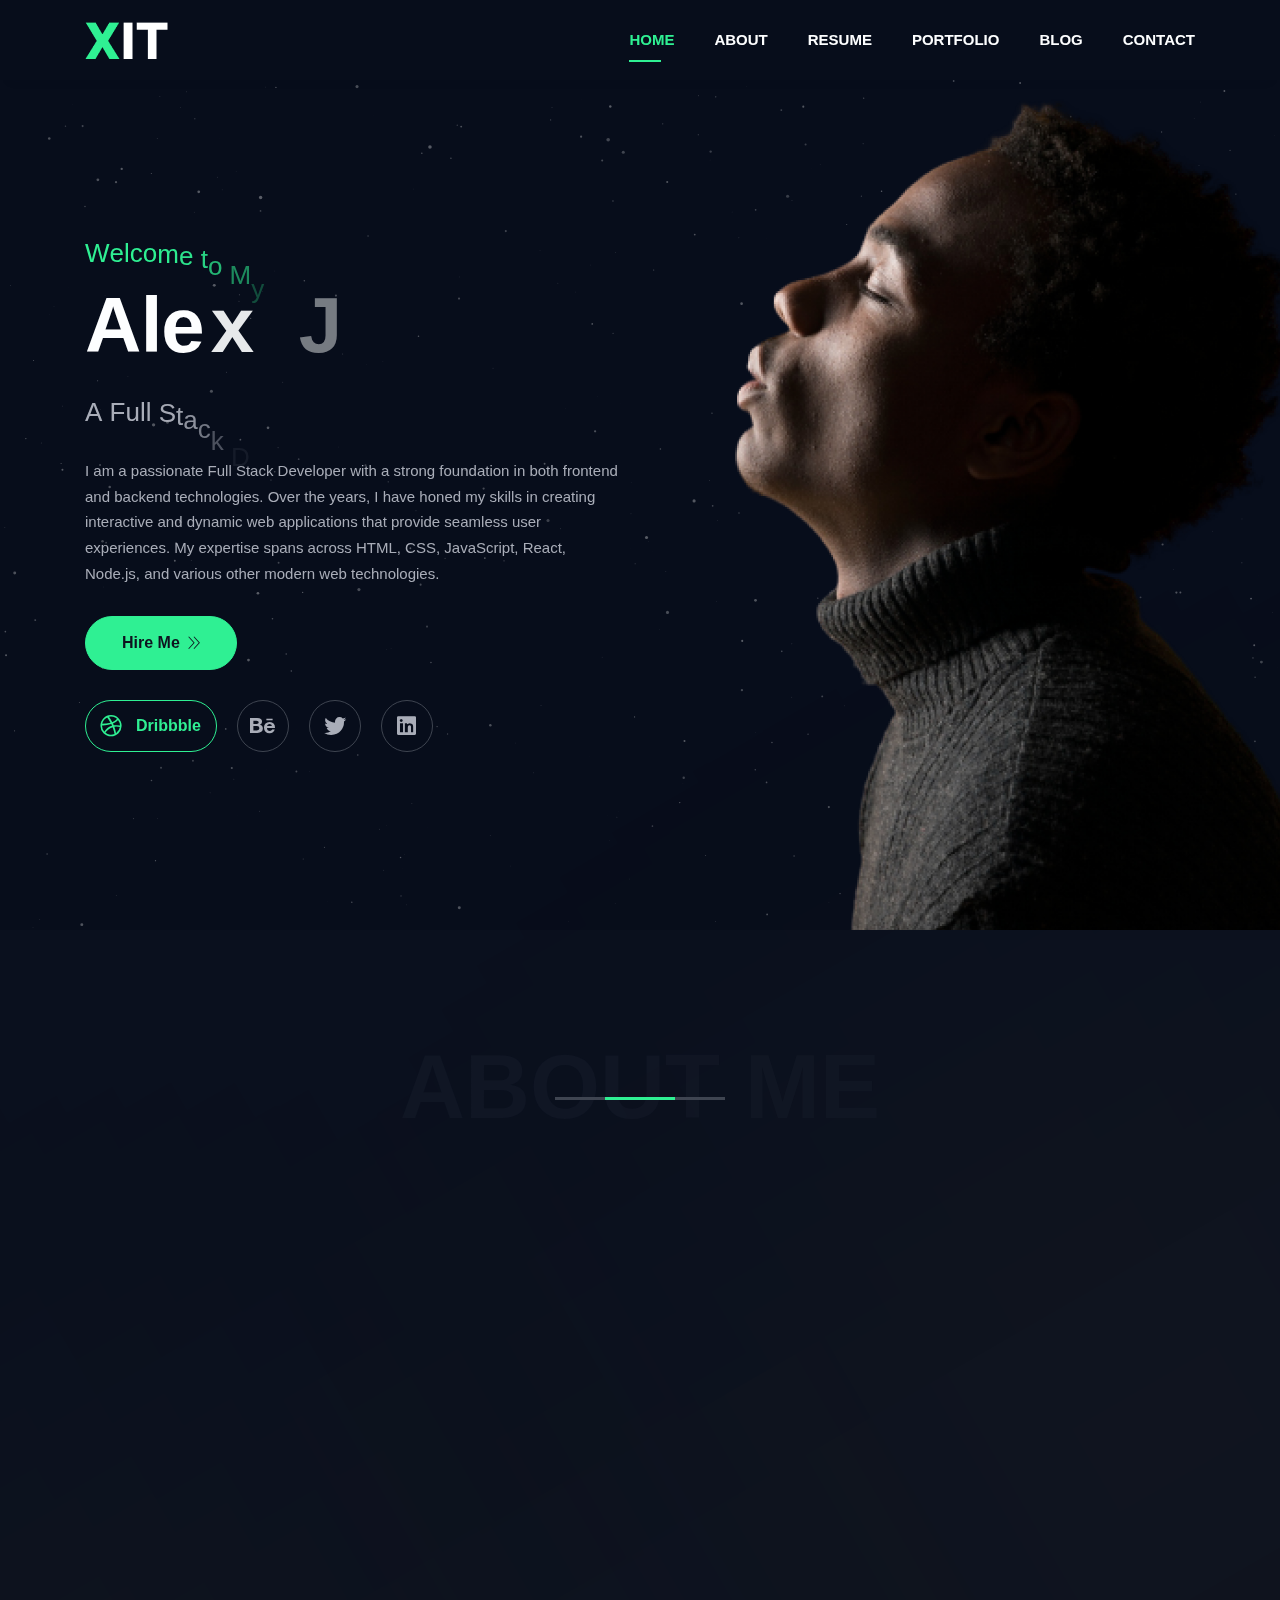
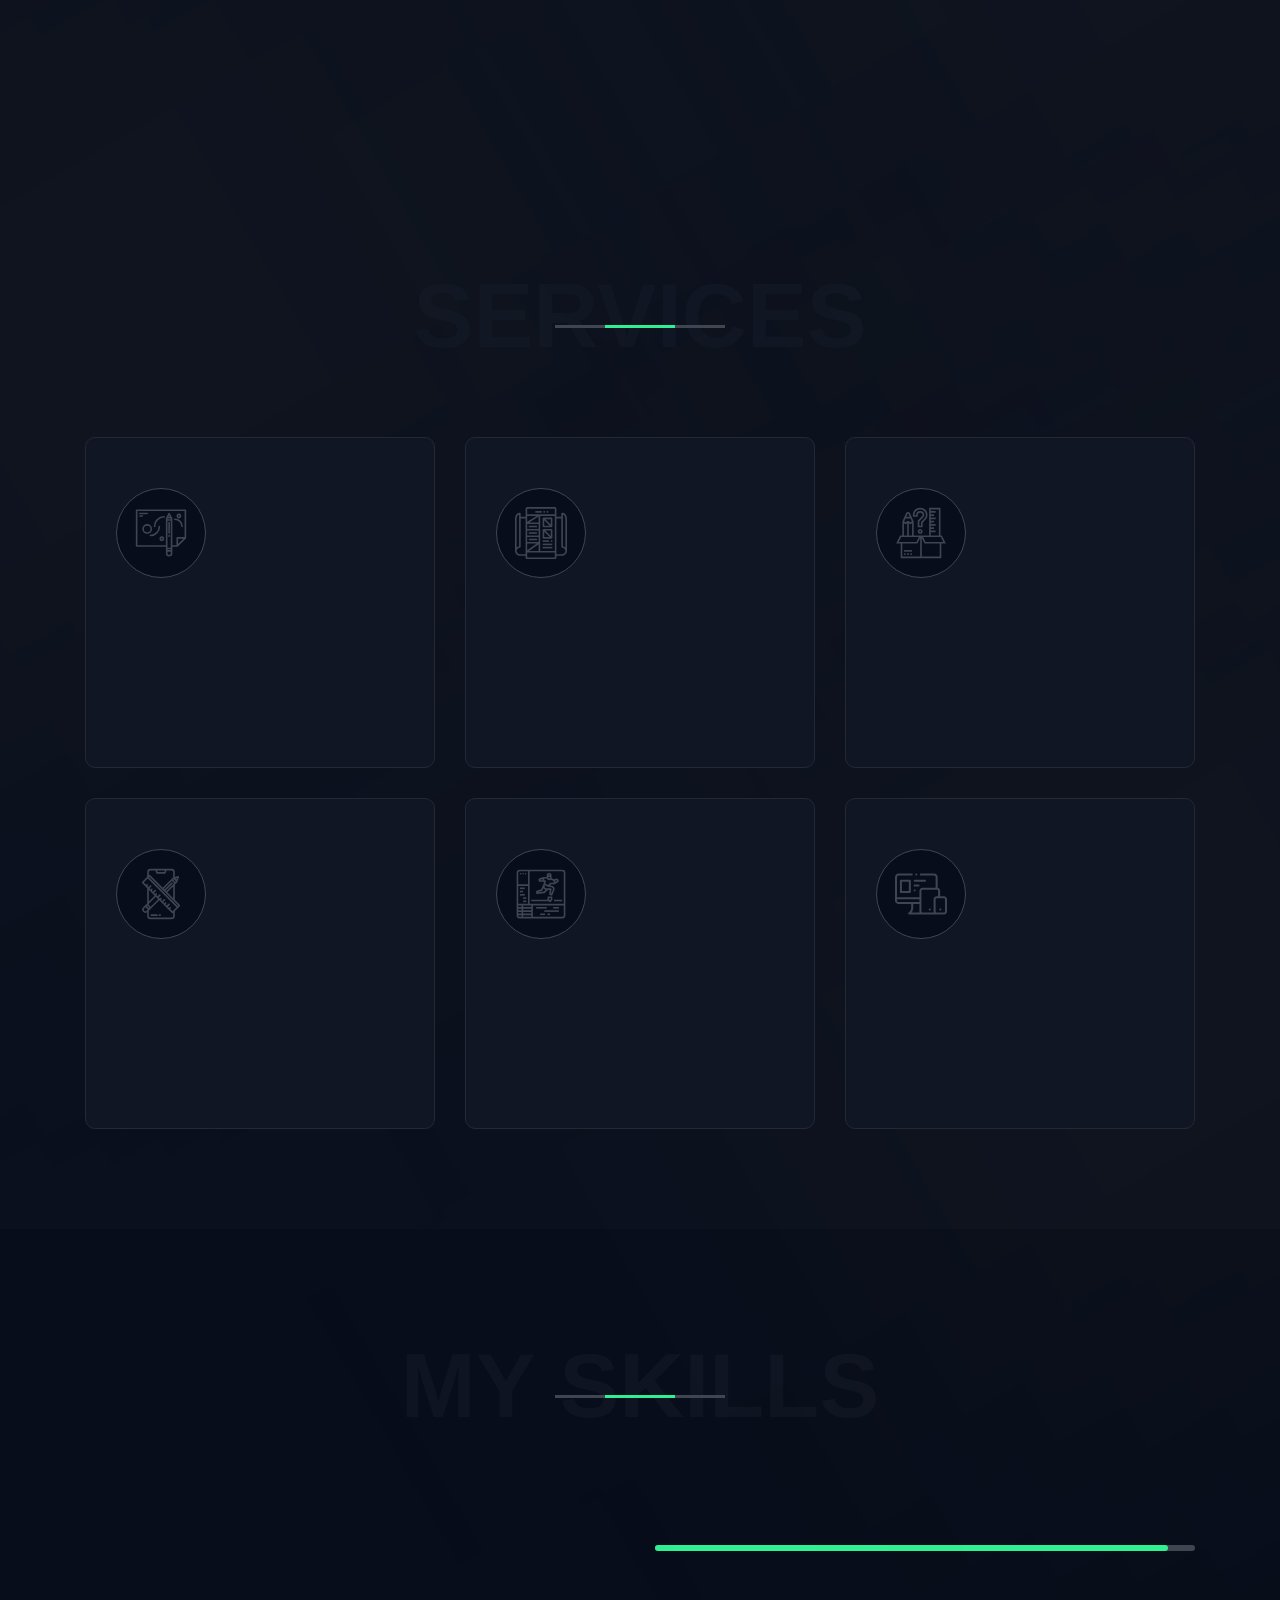
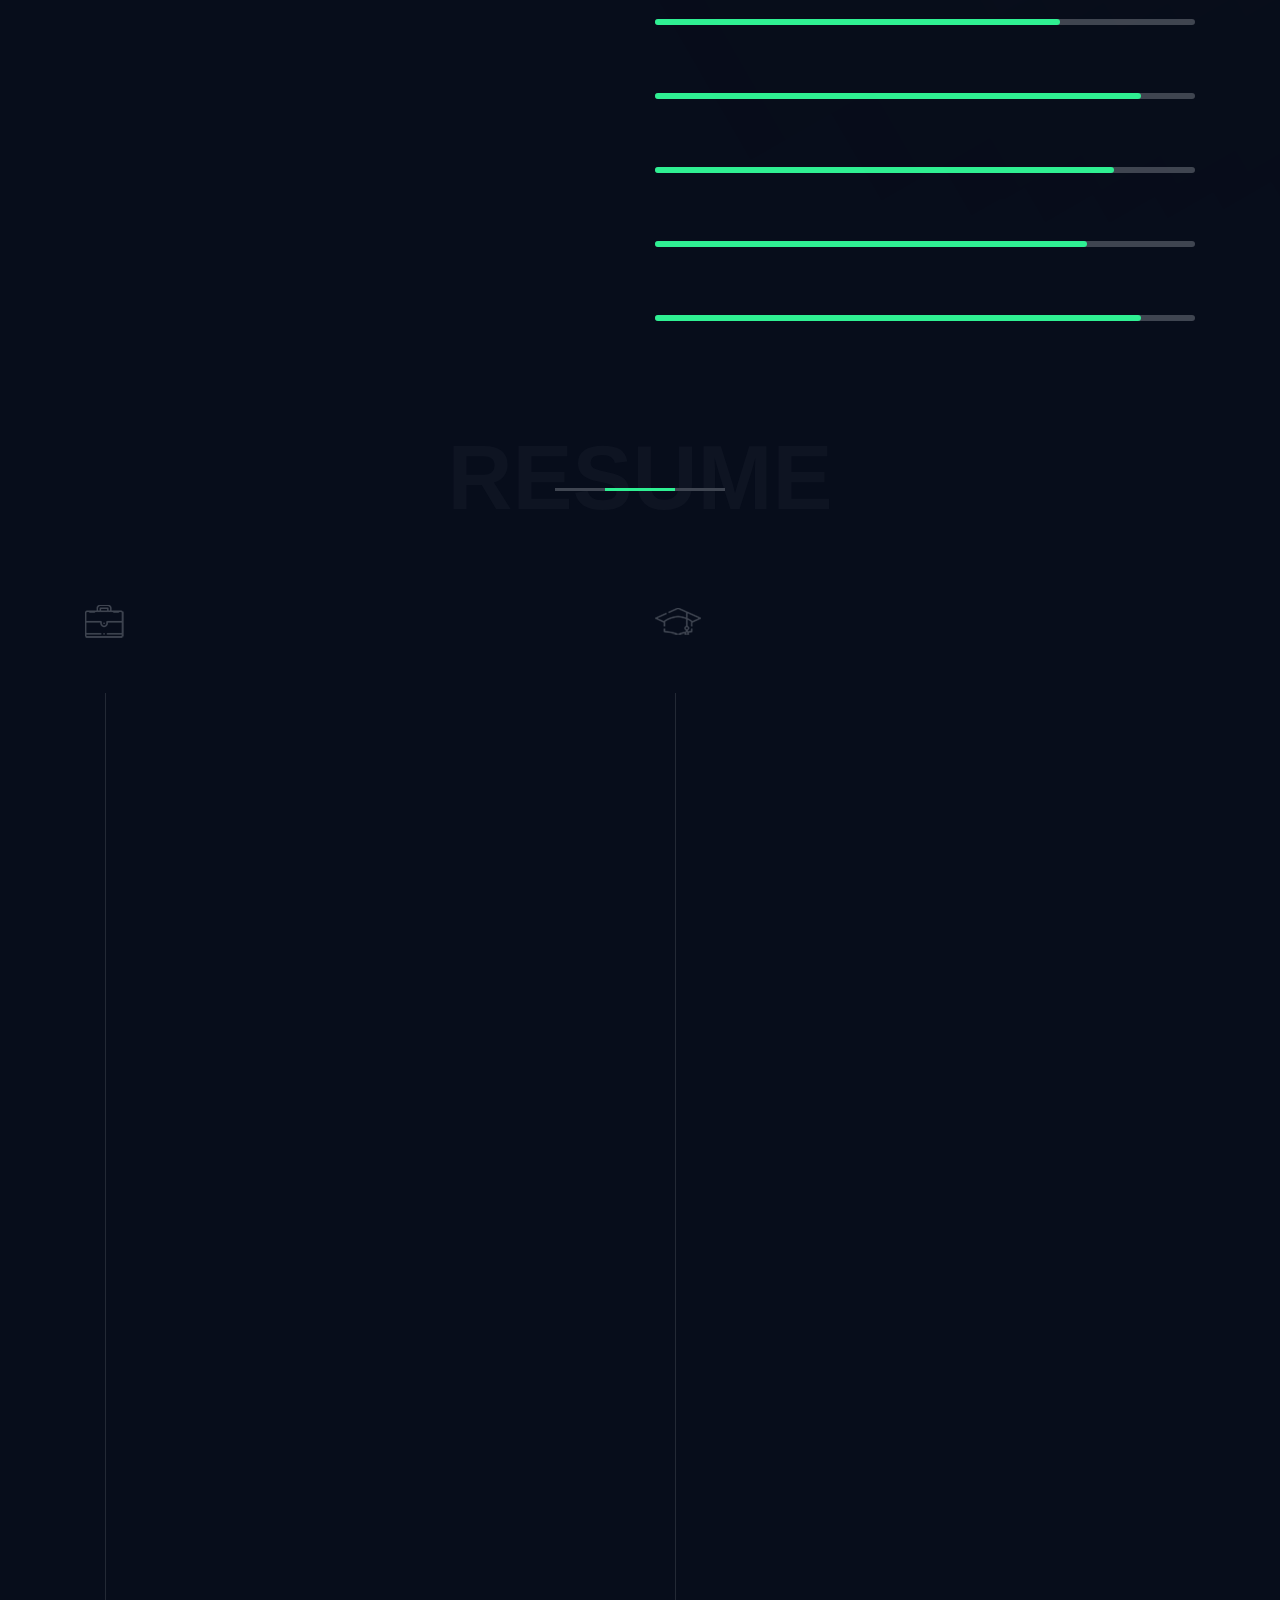
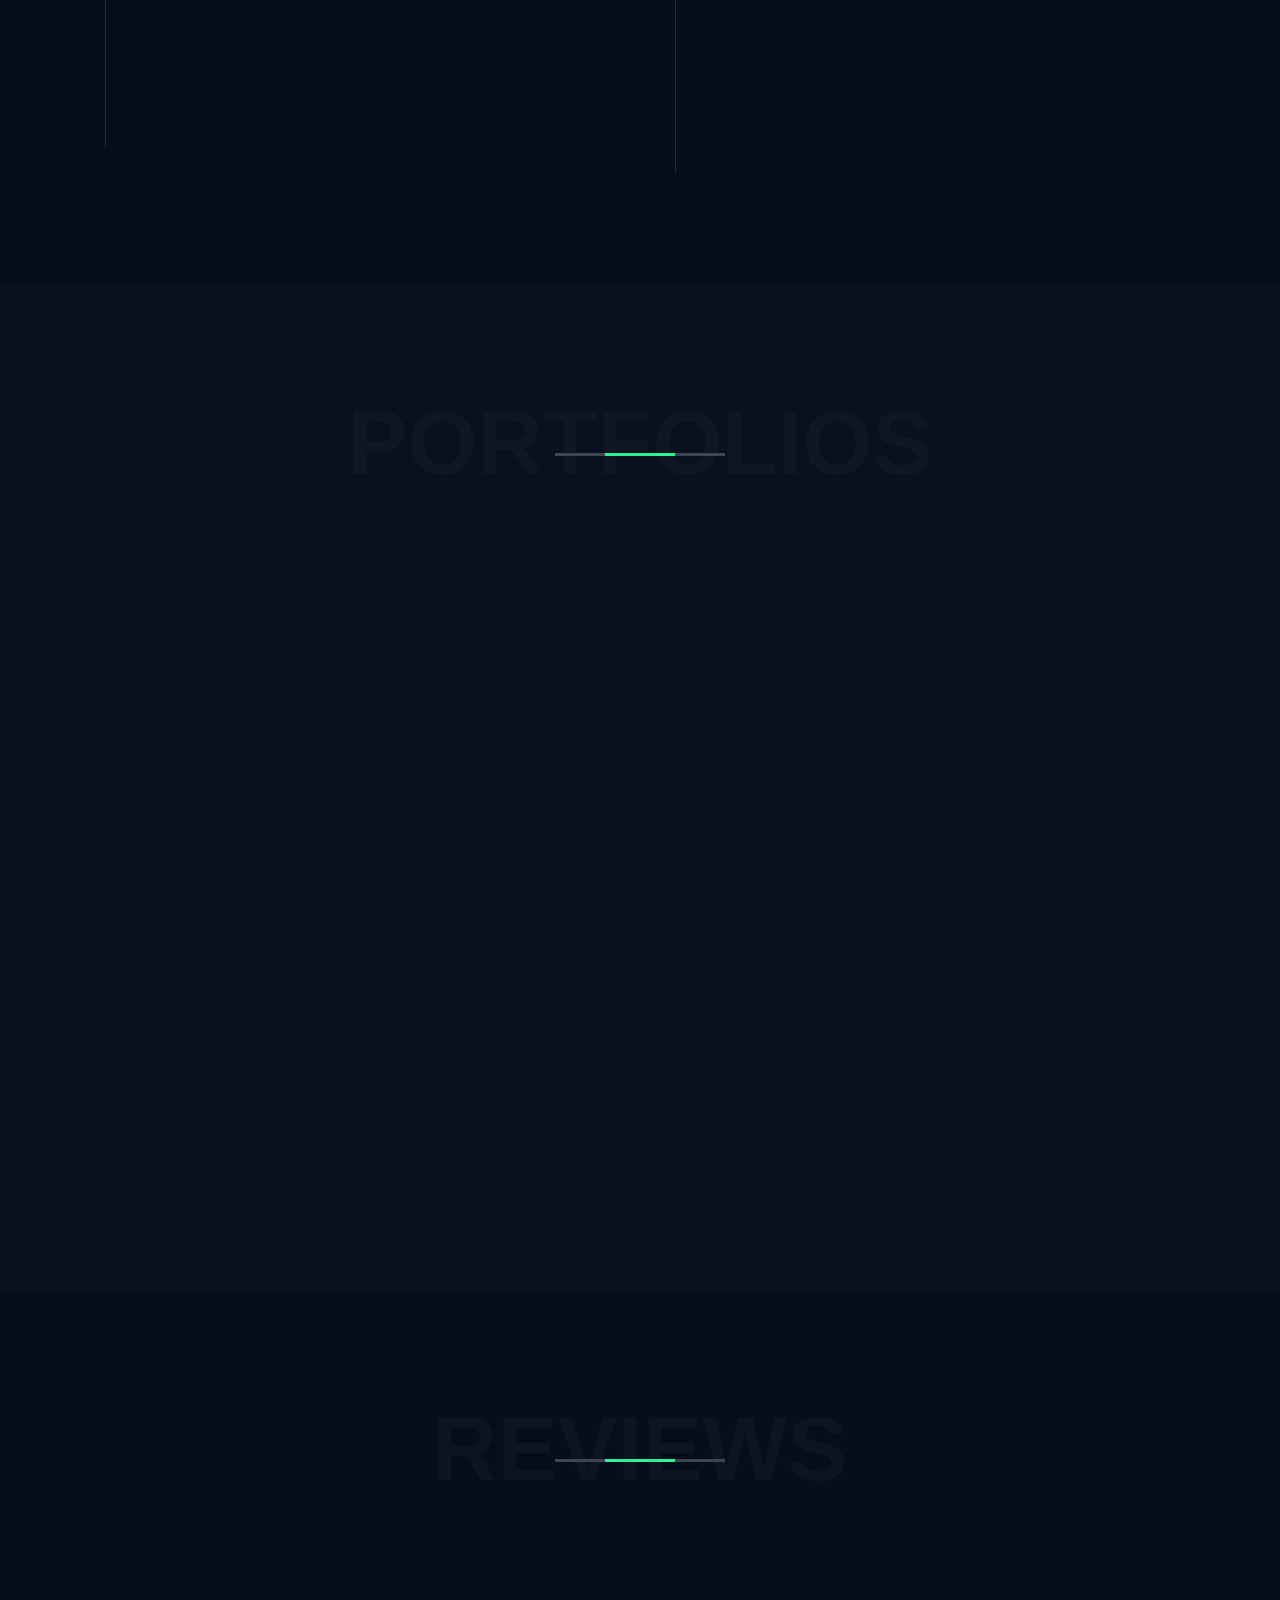
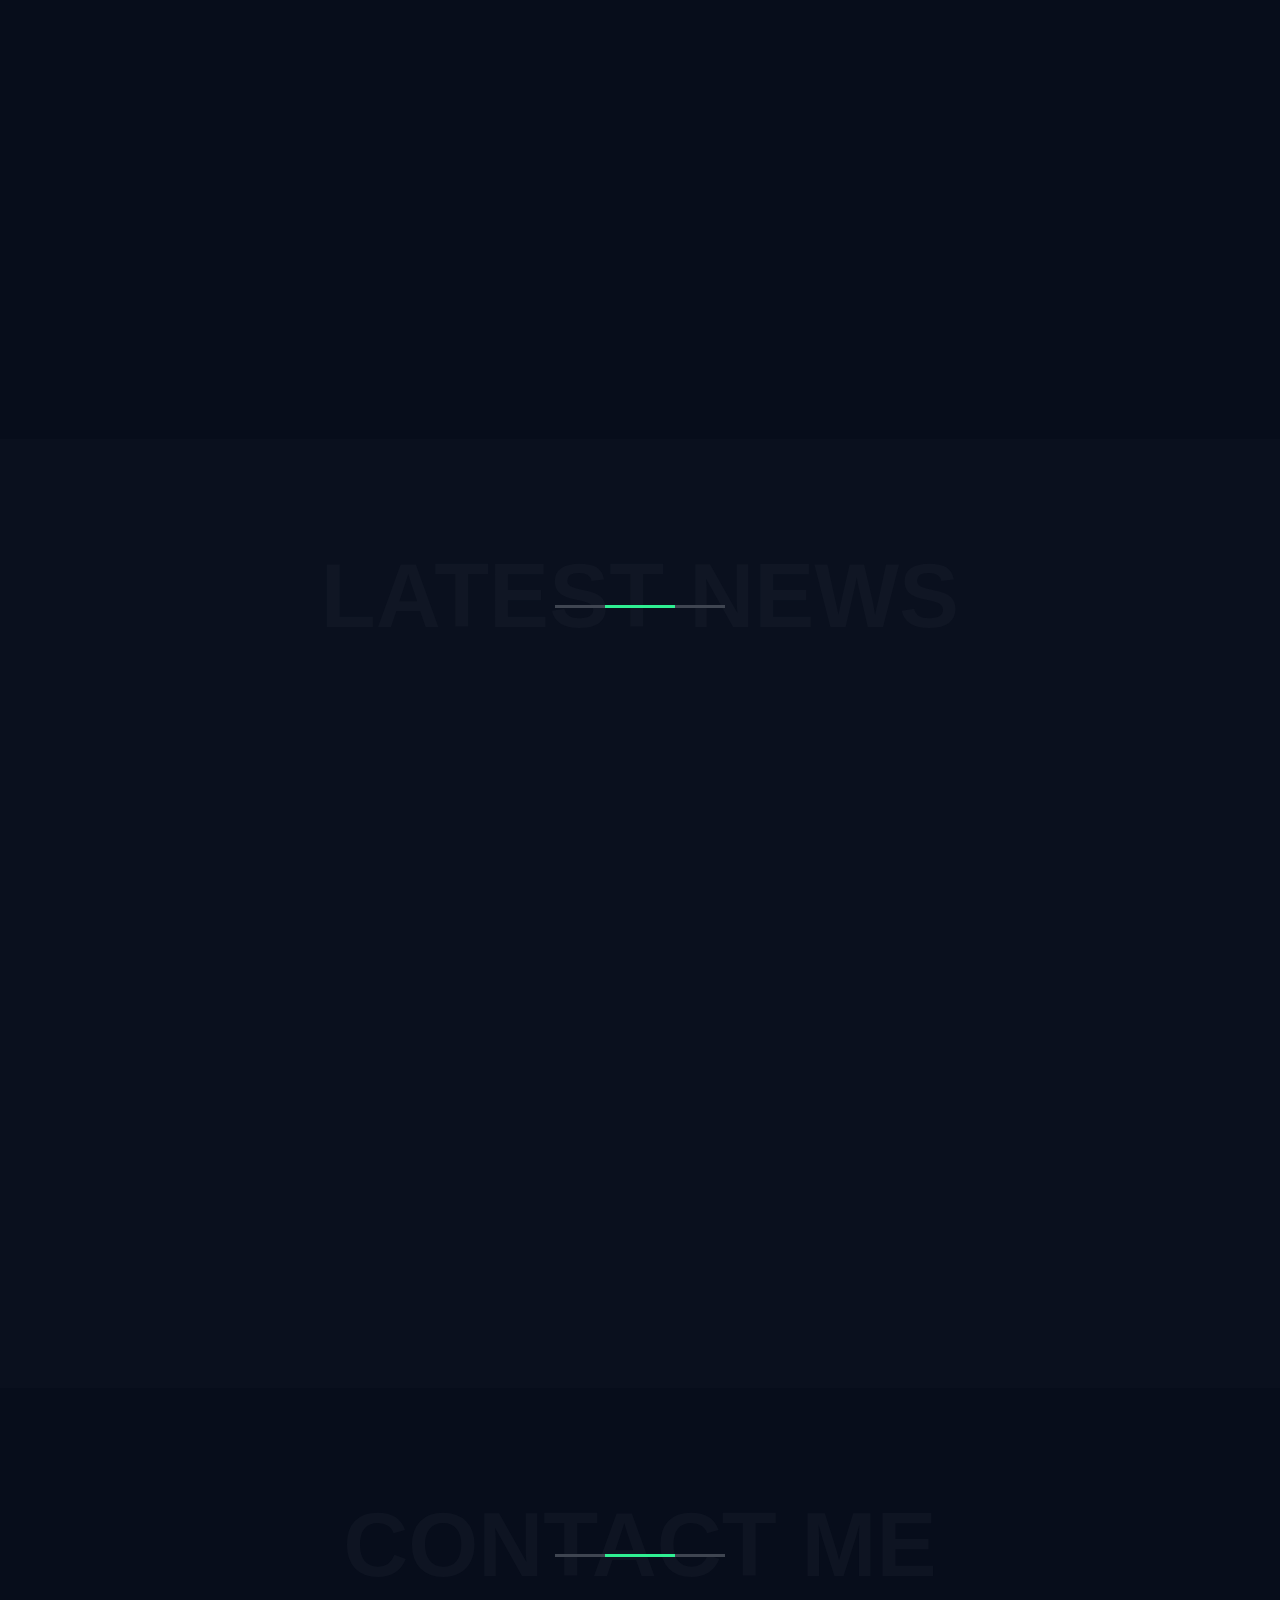
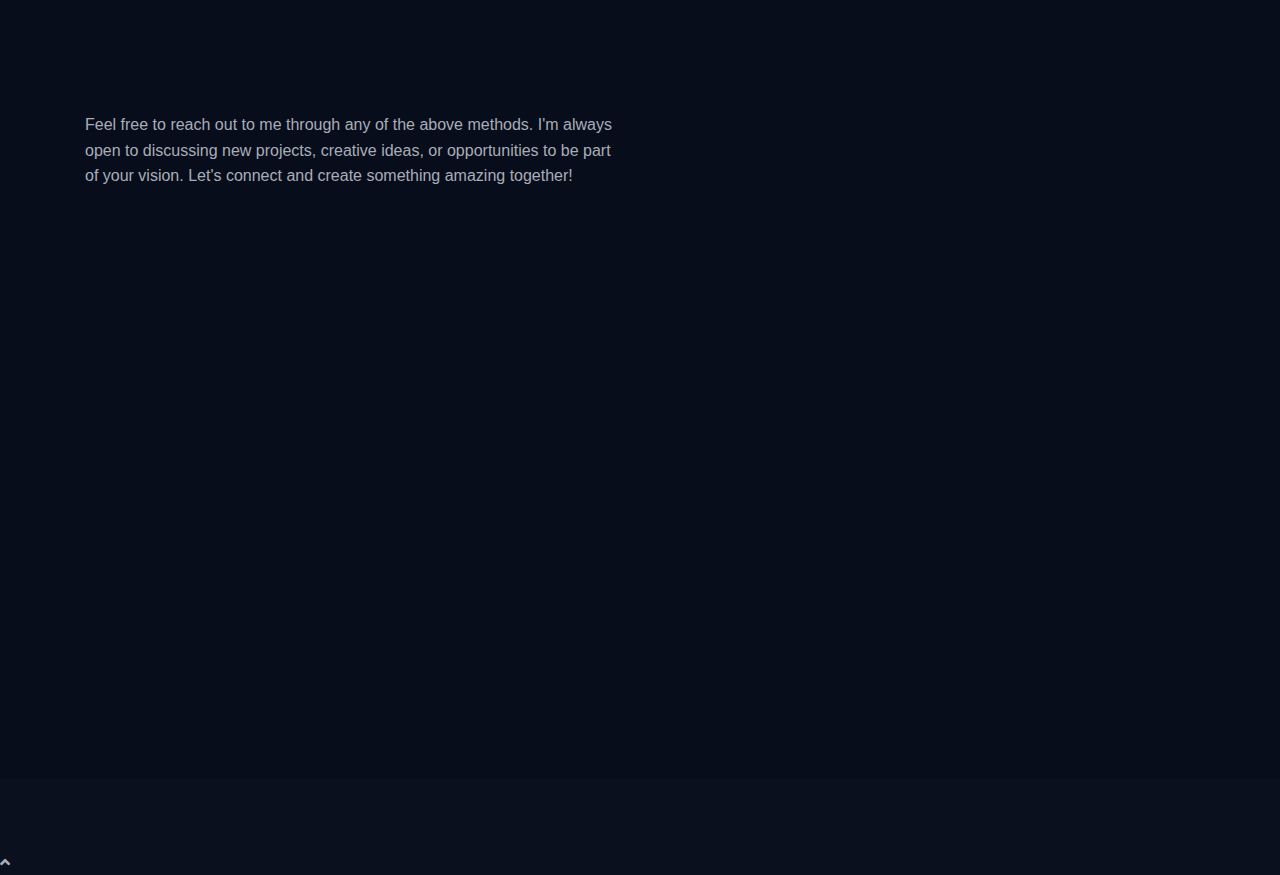
==== commit 5fc2f30b: "add data" ====
--- a/File_one/index.html
+++ b/File_one/index.html
@@ -63,18 +63,20 @@
           <div class="row">
             <div class="col-lg-6">
               <div class="axit__hero-text">
-                <h3 class="skew-up-2">Hello, This is</h3>
+                <h3 class="skew-up-2">Welcome to My Portfolio</h3>
                 <h1 class="split-collab">Alex Johan</h1>
-                <h2 class="skew-up-2">Software Developer</h2>
+                <h2 class="skew-up-2">A Full Stack Developer</h2>
                 <p
                   class="wow fadeInUp"
                   data-wow-duration="1.5s"
                   data-wow-delay=".3s"
                 >
-                  Lorem ipsum dolor, sit amet consectetur adipisicing elit.
-                  Voluptate, unde. Excepturi enim eos consequuntur recusandae
-                  deserunt vero deleniti tenetur fugit modi praesentium, velit
-                  voluptas quasi voluptates
+                  I am a passionate Full Stack Developer with a strong
+                  foundation in both frontend and backend technologies. Over the
+                  years, I have honed my skills in creating interactive and
+                  dynamic web applications that provide seamless user
+                  experiences. My expertise spans across HTML, CSS, JavaScript,
+                  React, Node.js, and various other modern web technologies.
                 </p>
 
                 <div
@@ -90,7 +92,7 @@
                 </div>
               </div>
               <div
-                class="axit__social-group home wow fadeInUp"
+                class="axit__social-group home wow fadeInUp mt-3"
                 data-wow-duration="1.5s"
                 data-wow-delay=".5s"
               >
@@ -174,10 +176,10 @@
                     data-wow-delay=".4s"
                   >
                     <p>
-                      I am a Visual Designer with a strong focus on digital
-                      branding. Visul design seeks to attract, inspire, create
-                      desires and motivate people to respond to messages, with a
-                      view to making a favorable impact.
+                      Hello! I'm Alex Johan, a Full Stack Developer based in
+                      USA. With a passion for building efficient and scalable
+                      web applications, I specialize in both frontend and
+                      backend development.
                     </p>
                   </div>
                   <ul class="axit__text-block-details axit__mp0">
@@ -187,14 +189,14 @@
                       data-wow-delay=".4s"
                     >
                       <span>Birthday</span> :
-                      <span>May 07, 1990</span>
+                      <span>Jan 10, 1994</span>
                     </li>
                     <li
                       class="wow fadeInUp"
                       data-wow-duration="1.5s"
                       data-wow-delay=".4s"
                     >
-                      <span>Phone</span> : <span>+1 876-369-9009</span>
+                      <span>Phone</span> : <span>+1 85 968 99</span>
                     </li>
                     <li
                       class="wow fadeInUp"
@@ -202,7 +204,7 @@
                       data-wow-delay=".4s"
                     >
                       <span>Email</span> :
-                      <span>devis@example.com</span>
+                      <span>info@example.com</span>
                     </li>
                     <li
                       class="wow fadeInUp"
@@ -210,7 +212,7 @@
                       data-wow-delay=".4s"
                     >
                       <span>From</span> :
-                      <span>2661 Hich meadow lane bear creek</span>
+                      <span>3230 Orchard Street Osseo, MN 55369</span>
                     </li>
                     <li
                       class="wow fadeInUp"
@@ -225,7 +227,7 @@
                       data-wow-duration="1.5s"
                       data-wow-delay=".4s"
                     >
-                      <span>Freelance</span> :
+                      <span>Service</span> :
                       <span>Available</span>
                     </li>
                   </ul>
@@ -310,14 +312,14 @@
                   </g>
                 </svg>
               </div>
-              <h2 class="axit__iconbox-title split-collab">Sketches</h2>
+              <h2 class="axit__iconbox-title split-collab">Web Development</h2>
               <div
                 class="axit__iconbox-text wow fadeInUp"
                 data-wow-duration="1.5s"
                 data-wow-delay=".3s"
               >
-                Lorem ipsum dolor sittem ametamn elit, per sed do eiusmoad
-                teimpor sittem elit inuning utsed sittem.
+                Creating responsive and high performing websites using the
+                latest web technologies.
               </div>
             </div>
             <div class="axit__height-b30 axit__height-lg-b30"></div>
@@ -411,14 +413,16 @@
                   </g>
                 </svg>
               </div>
-              <h2 class="axit__iconbox-title split-collab">UI/UX Design</h2>
+              <h2 class="axit__iconbox-title split-collab">
+                Mobile App Development
+              </h2>
               <div
                 class="axit__iconbox-text wow fadeInUp"
                 data-wow-duration="1.5s"
                 data-wow-delay=".3s"
               >
-                Lorem ipsum dolor sittem ametamn elit, per sed do eiusmoad
-                teimpor sittem elit inuning utsed sittem.
+                Designing and developing intuitive and user-friendly mobile
+                applications for both iOS and Android platforms.
               </div>
             </div>
             <div class="axit__height-b30 axit__height-lg-b30"></div>
@@ -443,14 +447,14 @@
                   />
                 </svg>
               </div>
-              <h2 class="axit__iconbox-title split-collab">Product Design</h2>
+              <h2 class="axit__iconbox-title split-collab">UI/UX Design</h2>
               <div
                 class="axit__iconbox-text wow fadeInUp"
                 data-wow-duration="1.5s"
                 data-wow-delay=".3s"
               >
-                Lorem ipsum dolor sittem ametamn elit, per sed do eiusmoad
-                teimpor sittem elit inuning utsed sittem.
+                Crafting visually appealing and user-centric designs. Focusing
+                on delivering user experiences.
               </div>
             </div>
             <div class="axit__height-b30 axit__height-lg-b30"></div>
@@ -469,14 +473,16 @@
                   </g>
                 </svg>
               </div>
-              <h2 class="axit__iconbox-title split-collab">App Design</h2>
+              <h2 class="axit__iconbox-title split-collab">
+                E-commerce Solutions
+              </h2>
               <div
                 class="axit__iconbox-text wow fadeInUp"
                 data-wow-duration="1.5s"
                 data-wow-delay=".3s"
               >
-                Lorem ipsum dolor sittem ametamn elit, per sed do eiusmoad
-                teimpor sittem elit inuning utsed sittem.
+                Building robust e-commerce platforms that drive sales and
+                enhance customer engagement.
               </div>
             </div>
             <div class="axit__height-b0 axit__height-lg-b30"></div>
@@ -511,14 +517,14 @@
                   />
                 </svg>
               </div>
-              <h2 class="axit__iconbox-title split-collab">Motion Graphics</h2>
+              <h2 class="axit__iconbox-title split-collab">API Development</h2>
               <div
                 class="axit__iconbox-text wow fadeInUp"
                 data-wow-duration="1.5s"
                 data-wow-delay=".3s"
               >
-                Lorem ipsum dolor sittem ametamn elit, per sed do eiusmoad
-                teimpor sittem elit inuning utsed sittem.
+                Developing scalable and secure APIs to facilitate smooth
+                communication between different software systems.
               </div>
             </div>
             <div class="axit__height-b0 axit__height-lg-b30"></div>
@@ -566,16 +572,14 @@
                   </g>
                 </svg>
               </div>
-              <h2 class="axit__iconbox-title split-collab">
-                Responsive Design
-              </h2>
+              <h2 class="axit__iconbox-title split-collab">SEO Optimization</h2>
               <div
                 class="axit__iconbox-text wow fadeInUp"
                 data-wow-duration="1.5s"
                 data-wow-delay=".3s"
               >
-                Lorem ipsum dolor sittem ametamn elit, per sed do eiusmoad
-                teimpor sittem elit inuning utsed sittem.
+                Optimizing websites for search engines to improve visibility and
+                drive organic traffic.
               </div>
             </div>
             <div class="axit__height-b0 axit__height-lg-b30"></div>
@@ -611,17 +615,19 @@
                   data-wow-duration="1.5s"
                   data-wow-delay=".3s"
                 >
-                  All the skills that I have in that field of work are
-                  mentioned.
+                  I have a strong background in HTML, CSS, JavaScript, and
+                  frameworks such as React.
                 </h2>
                 <p
                   class="axit__skill-subtitle wow fadeInUp"
                   data-wow-duration="1.5s"
                   data-wow-delay=".6s"
                 >
-                  Lorem ipsum dolor, sit amet consectetur adipisicing elit.
-                  Maxime autem unde molestiae necessitatibus. Similique
-                  asperiores, recusandae maiores esse possimus veritatis.
+                  Beyond coding, I enjoy collaborating with teams, brainstorming
+                  innovative solutions, and contributing to open-source
+                  projects. My goal is to create user-centric applications that
+                  not only solve problems but also provide an enjoyable
+                  experience for users.
                 </p>
                 <div
                   class="axit__skill-counter wow fadeInUp"
@@ -659,12 +665,21 @@
             <div class="axit__progressbar-wrap">
               <div class="axit__single-progressbar">
                 <div class="axit__progressbar-heading">
-                  <h3 class="axit__progressbar-title split-collab">
-                    Photoshop
-                  </h3>
+                  <h3 class="axit__progressbar-title split-collab">HTML</h3>
                   <div class="axit__progressbar-percentage skew-up-2">95%</div>
                 </div>
                 <div class="axit__progressbar" data-progress="95">
+                  <div class="axit__progressbar-in"></div>
+                </div>
+              </div>
+              <!-- .axit__single-progressbar -->
+              <div class="axit__height-b30 axit__height-lg-b20"></div>
+              <div class="axit__single-progressbar">
+                <div class="axit__progressbar-heading">
+                  <h3 class="axit__progressbar-title split-collab">CSS</h3>
+                  <div class="axit__progressbar-percentage skew-up-2">75%</div>
+                </div>
+                <div class="axit__progressbar" data-progress="75">
                   <div class="axit__progressbar-in"></div>
                 </div>
               </div>
@@ -673,11 +688,11 @@
               <div class="axit__single-progressbar">
                 <div class="axit__progressbar-heading">
                   <h3 class="axit__progressbar-title split-collab">
-                    Motion Graphic
+                    JavaScript
                   </h3>
-                  <div class="axit__progressbar-percentage skew-up-2">75%</div>
-                </div>
-                <div class="axit__progressbar" data-progress="75">
+                  <div class="axit__progressbar-percentage skew-up-2">90%</div>
+                </div>
+                <div class="axit__progressbar" data-progress="90">
                   <div class="axit__progressbar-in"></div>
                 </div>
               </div>
@@ -685,10 +700,21 @@
               <div class="axit__height-b30 axit__height-lg-b20"></div>
               <div class="axit__single-progressbar">
                 <div class="axit__progressbar-heading">
-                  <h3 class="axit__progressbar-title split-collab">Adobe XD</h3>
-                  <div class="axit__progressbar-percentage skew-up-2">90%</div>
-                </div>
-                <div class="axit__progressbar" data-progress="90">
+                  <h3 class="axit__progressbar-title split-collab">React</h3>
+                  <div class="axit__progressbar-percentage skew-up-2">85%</div>
+                </div>
+                <div class="axit__progressbar" data-progress="85">
+                  <div class="axit__progressbar-in"></div>
+                </div>
+              </div>
+              <!-- .axit__single-progressbar -->
+              <div class="axit__height-b30 axit__height-lg-b20"></div>
+              <div class="axit__single-progressbar">
+                <div class="axit__progressbar-heading">
+                  <h3 class="axit__progressbar-title split-collab">Node.js</h3>
+                  <div class="axit__progressbar-percentage skew-up-2">80%</div>
+                </div>
+                <div class="axit__progressbar" data-progress="80">
                   <div class="axit__progressbar-in"></div>
                 </div>
               </div>
@@ -697,31 +723,7 @@
               <div class="axit__single-progressbar">
                 <div class="axit__progressbar-heading">
                   <h3 class="axit__progressbar-title split-collab">
-                    UX Design
-                  </h3>
-                  <div class="axit__progressbar-percentage skew-up-2">85%</div>
-                </div>
-                <div class="axit__progressbar" data-progress="85">
-                  <div class="axit__progressbar-in"></div>
-                </div>
-              </div>
-              <!-- .axit__single-progressbar -->
-              <div class="axit__height-b30 axit__height-lg-b20"></div>
-              <div class="axit__single-progressbar">
-                <div class="axit__progressbar-heading">
-                  <h3 class="axit__progressbar-title split-collab">HTML</h3>
-                  <div class="axit__progressbar-percentage skew-up-2">80%</div>
-                </div>
-                <div class="axit__progressbar" data-progress="80">
-                  <div class="axit__progressbar-in"></div>
-                </div>
-              </div>
-              <!-- .axit__single-progressbar -->
-              <div class="axit__height-b30 axit__height-lg-b20"></div>
-              <div class="axit__single-progressbar">
-                <div class="axit__progressbar-heading">
-                  <h3 class="axit__progressbar-title split-collab">
-                    Digital Marketing
+                    Express.js
                   </h3>
                   <div class="axit__progressbar-percentage skew-up-2">90%</div>
                 </div>
@@ -766,19 +768,20 @@
                   data-wow-delay=".3s"
                 >
                   <h3 class="axit__resume-timeline-title">
-                    Senior UX/UI Designer
+                    Senior Full Stack Developer
                   </h3>
                   <div class="axit__resume-timeline-duration">
-                    Jan 2020 - Present
+                    January 2021 - Present
                   </div>
                   <h4 class="axit__resume-timeline-subtitle">
-                    Bergnaum, Hills and Howe
+                    Tech Solutions Inc., New York, NY
                   </h4>
                   <div class="axit__resume-timeline-text">
                     <p>
-                      Lorem ipsum dolor sit amet, consectetur adipiscing elit.
-                      Nunc ligula nulla, tincidunt id faucibus sed, suscipit
-                      feugiat turpis.
+                      Leading a team of developers in designing and implementing
+                      web applications. Responsible for the full development
+                      lifecycle, from planning and architecture to deployment
+                      and maintenance.
                     </p>
                   </div>
                 </div>
@@ -789,18 +792,22 @@
                   data-wow-duration="1.5s"
                   data-wow-delay=".4s"
                 >
-                  <h3 class="axit__resume-timeline-title">Product Designer</h3>
+                  <h3 class="axit__resume-timeline-title">
+                    Full Stack Developer
+                  </h3>
                   <div class="axit__resume-timeline-duration">
-                    Jan 2016 - December 2019
+                    June 2018 - December 2020
                   </div>
                   <h4 class="axit__resume-timeline-subtitle">
-                    Langosh, Sipes and Raynor
+                    Web Innovators LLC, San Francisco, CA
                   </h4>
                   <div class="axit__resume-timeline-text">
                     <p>
-                      Lorem ipsum dolor sit amet, consectetur adipiscing elit.
-                      Nunc ligula nulla, tincidunt id faucibus sed, suscipit
-                      feugiat turpis.
+                      Developed and maintained web applications using React,
+                      Node.js, and MongoDB. Collaborated with cross-functional
+                      teams to deliver high-quality products on time.
+                      Successfully implemented new features that user retention
+                      by 30%.
                     </p>
                   </div>
                 </div>
@@ -811,18 +818,47 @@
                   data-wow-duration="1.5s"
                   data-wow-delay=".5s"
                 >
-                  <h3 class="axit__resume-timeline-title">UI/UX Designer</h3>
+                  <h3 class="axit__resume-timeline-title">
+                    Frontend Developer
+                  </h3>
                   <div class="axit__resume-timeline-duration">
-                    Jan 2014 - December 2015
+                    January 2016 - May 2018
                   </div>
                   <h4 class="axit__resume-timeline-subtitle">
-                    Strosin, Maggio and Homenick
+                    Creative Minds Studio, Austin, TX
                   </h4>
                   <div class="axit__resume-timeline-text">
                     <p>
-                      Lorem ipsum dolor sit amet, consectetur adipiscing elit.
-                      Nunc ligula nulla, tincidunt id faucibus sed, suscipit
-                      feugiat turpis.
+                      Focused on creating responsive and visually appealing user
+                      interfaces using HTML, CSS, and JavaScript. Worked closely
+                      with designers to into interactive web pages. Played a key
+                      role in the redesign of the company website.
+                    </p>
+                  </div>
+                </div>
+                <!-- axit__resume-timeline -->
+                <div class="axit__height-b50 axit__height-lg-b30"></div>
+                <div
+                  class="axit__resume-timeline wow fadeInUp"
+                  data-wow-duration="1.5s"
+                  data-wow-delay=".5s"
+                >
+                  <h3 class="axit__resume-timeline-title">
+                    Junior Web Developer
+                  </h3>
+                  <div class="axit__resume-timeline-duration">
+                    June 2014 - December 2015
+                  </div>
+                  <h4 class="axit__resume-timeline-subtitle">
+                    Digital Solutions Co., Seattle, WA
+                  </h4>
+                  <div class="axit__resume-timeline-text">
+                    <p>
+                      Assisted in the development of web applications and
+                      provided support for existing projects. Gained hands-on
+                      experience with various web technologies and frameworks.
+                      Contributed to the successful launch of several client
+                      websites.
                     </p>
                   </div>
                 </div>
@@ -848,17 +884,20 @@
                   data-wow-delay=".3s"
                 >
                   <h3 class="axit__resume-timeline-title">
-                    Master of Computer Science
+                    Master of Science in Computer Science
                   </h3>
-                  <div class="axit__resume-timeline-duration">2015 - 2016</div>
+                  <div class="axit__resume-timeline-duration">
+                    September 2012 - June 2014
+                  </div>
                   <h4 class="axit__resume-timeline-subtitle">
-                    University of XYZ
+                    University of California, Berkeley
                   </h4>
                   <div class="axit__resume-timeline-text">
                     <p>
-                      Lorem ipsum dolor sit amet, consectetur adipiscing elit.
-                      Nunc ligula nulla, tincidunt id faucibus sed, suscipit
-                      feugiat turpis.
+                      Focused on advanced topics in computer science including
+                      algorithms, machine learning, and software engineering.
+                      Completed a thesis on scalable web applications, which was
+                      published in a leading tech journal.
                     </p>
                   </div>
                 </div>
@@ -870,17 +909,21 @@
                   data-wow-delay=".4s"
                 >
                   <h3 class="axit__resume-timeline-title">
-                    Bachelor of Computer Science
+                    Bachelor of Science in Computer Science
                   </h3>
-                  <div class="axit__resume-timeline-duration">2010 - 2014</div>
+                  <div class="axit__resume-timeline-duration">
+                    September 2008 - June 2012
+                  </div>
                   <h4 class="axit__resume-timeline-subtitle">
-                    University of ABC
+                    University of Texas at Austin
                   </h4>
                   <div class="axit__resume-timeline-text">
                     <p>
-                      Lorem ipsum dolor sit amet, consectetur adipiscing elit.
-                      Nunc ligula nulla, tincidunt id faucibus sed, suscipit
-                      feugiat turpis.
+                      Studied the fundamentals of computer science, including
+                      programming, data structures, and database systems.
+                      Participated in various coding competitions and was a
+                      member of the computer science club. Graduated with
+                      honors.
                     </p>
                   </div>
                 </div>
@@ -892,17 +935,44 @@
                   data-wow-delay=".5s"
                 >
                   <h3 class="axit__resume-timeline-title">
-                    Diploma in Computer Science
+                    Full Stack Web Development Certification
                   </h3>
-                  <div class="axit__resume-timeline-duration">2006 - 2010</div>
+                  <div class="axit__resume-timeline-duration">
+                    March 2015 - September 2015
+                  </div>
+                  <h4 class="axit__resume-timeline-subtitle">Codecademy</h4>
+                  <div class="axit__resume-timeline-text">
+                    <p>
+                      Completed an intensive online course covering both
+                      frontend and backend web development. Gained hands-on
+                      experience with HTML, CSS, JavaScript, React, Node.js, and
+                      MongoDB through practical projects.
+                    </p>
+                  </div>
+                </div>
+                <!-- axit__resume-timeline -->
+                <div class="axit__height-b50 axit__height-lg-b30"></div>
+                <div
+                  class="axit__resume-timeline wow fadeInUp"
+                  data-wow-duration="1.5s"
+                  data-wow-delay=".5s"
+                >
+                  <h3 class="axit__resume-timeline-title">
+                    UX Design Professional Certificate
+                  </h3>
+                  <div class="axit__resume-timeline-duration">
+                    January 2016 - June 2016
+                  </div>
                   <h4 class="axit__resume-timeline-subtitle">
-                    XYZ Institution
+                    Coursera (offered by Google)
                   </h4>
                   <div class="axit__resume-timeline-text">
                     <p>
-                      Lorem ipsum dolor sit amet, consectetur adipiscing elit.
-                      Nunc ligula nulla, tincidunt id faucibus sed, suscipit
-                      feugiat turpis.
+                      Learned the principles of user experience design,
+                      including user research, wireframing, prototyping, and
+                      usability testing. Applied these skills to design
+                      user-friendly interfaces and improve the overall user
+                      experience of web applications.
                     </p>
                   </div>
                 </div>
@@ -947,8 +1017,8 @@
                   </div>
                   <div class="axit__portfolio-item-hover">
                     <i class="fas fa-link"></i>
-                    <h5>Product Design</h5>
-                    <p>Design / Marketing</p>
+                    <h5>E-Commerce Website</h5>
+                    <p>Web Development</p>
                   </div>
                 </a>
               </div>
@@ -973,8 +1043,8 @@
                   </div>
                   <div class="axit__portfolio-item-hover">
                     <i class="fas fa-link"></i>
-                    <h5>Product Design</h5>
-                    <p>Design / Marketing</p>
+                    <h5>Mobile Banking App</h5>
+                    <p>Mobile App Development</p>
                   </div>
                 </a>
               </div>
@@ -999,8 +1069,8 @@
                   </div>
                   <div class="axit__portfolio-item-hover">
                     <i class="fas fa-link"></i>
-                    <h5>Product Design</h5>
-                    <p>Design / Marketing</p>
+                    <h5>Corporate Website Redesign</h5>
+                    <p>UI/UX Design</p>
                   </div>
                 </a>
               </div>
@@ -1025,8 +1095,8 @@
                   </div>
                   <div class="axit__portfolio-item-hover">
                     <i class="fas fa-link"></i>
-                    <h5>Product Design</h5>
-                    <p>Design / Marketing</p>
+                    <h5>Online Learning Platform</h5>
+                    <p>Web Development</p>
                   </div>
                 </a>
               </div>
@@ -1051,8 +1121,8 @@
                   </div>
                   <div class="axit__portfolio-item-hover">
                     <i class="fas fa-link"></i>
-                    <h5>Product Design</h5>
-                    <p>Design / Marketing</p>
+                    <h5>Social Media Dashboard</h5>
+                    <p>Web Development</p>
                   </div>
                 </a>
               </div>
@@ -1077,8 +1147,8 @@
                   </div>
                   <div class="axit__portfolio-item-hover">
                     <i class="fas fa-link"></i>
-                    <h5>Product Design</h5>
-                    <p>Design / Marketing</p>
+                    <h5>Travel Booking System</h5>
+                    <p>API Development</p>
                   </div>
                 </a>
               </div>
@@ -1130,18 +1200,21 @@
                       <img src="assets/img/client/client1.png" alt="client1" />
                     </div>
                     <div class="axit__testimonial-meta">
-                      <h4 class="axit__testimonial-name">Richard Miles</h4>
-                      <div class="axit__testimonial-designation">Chairman</div>
+                      <h4 class="axit__testimonial-name">Jane Smith</h4>
+                      <div class="axit__testimonial-designation">
+                        CEO, Tech Innovators Inc
+                      </div>
                     </div>
                   </div>
                   <div class="axit__testimonial-text">
                     <p>
-                      “Lorem ipsum dolor sittem ametamngcing elit, per sed do
-                      eiusmoad teimpor sittem elit inuning utsed sittem do
-                      eiusmod.”
+                      Alex's expertise and dedication were pivotal in the
+                      success of our project. His ability to solve complex
+                      problems and deliver high-quality work on time exceeded
+                      our expectations.”
                     </p>
                     <div class="axit__quote">
-                      <img src="assets/img/icon/quote.png" alt="quote" />
+                      <i class="fa-sharp fa-solid fa-quote-right"></i>
                     </div>
                   </div>
                 </div>
@@ -1159,20 +1232,21 @@
                       <img src="assets/img/client/client2.png" alt="client2" />
                     </div>
                     <div class="axit__testimonial-meta">
-                      <h4 class="axit__testimonial-name">Vesta Shufelt</h4>
+                      <h4 class="axit__testimonial-name">Michael Brown</h4>
                       <div class="axit__testimonial-designation">
-                        Executive Director
+                        Project Manager, Web Solutions Ltd
                       </div>
                     </div>
                   </div>
                   <div class="axit__testimonial-text">
                     <p>
-                      “Lorem ipsum dolor sittem ametamngcing elit, per sed do
-                      eiusmoad teimpor sittem elit inuning utsed sittem do
-                      eiusmod.”
+                      “Working with John was a fantastic experience. His
+                      attention to detail and commitment to excellence made a
+                      significant impact on our project's outcome. Highly
+                      recommend.”
                     </p>
                     <div class="axit__quote">
-                      <img src="assets/img/icon/quote.png" alt="quote" />
+                      <i class="fa-sharp fa-solid fa-quote-right"></i>
                     </div>
                   </div>
                 </div>
@@ -1190,20 +1264,20 @@
                       <img src="assets/img/client/client3.png" alt="client3" />
                     </div>
                     <div class="axit__testimonial-meta">
-                      <h4 class="axit__testimonial-name">Joseph Alves</h4>
+                      <h4 class="axit__testimonial-name">Emily Johnson</h4>
                       <div class="axit__testimonial-designation">
-                        Managing Director
+                        UX Designer, Creative Minds Studio
                       </div>
                     </div>
                   </div>
                   <div class="axit__testimonial-text">
                     <p>
-                      “Lorem ipsum dolor sittem ametamngcing elit, per sed do
-                      eiusmoad teimpor sittem elit inuning utsed sittem do
-                      eiusmod.”
+                      “John is a talented developer with a great understanding
+                      of user experience. His collaboration and innovative ideas
+                      greatly enhanced our design process and final product.”
                     </p>
                     <div class="axit__quote">
-                      <img src="assets/img/icon/quote.png" alt="quote" />
+                      <i class="fa-sharp fa-solid fa-quote-right"></i>
                     </div>
                   </div>
                 </div>
@@ -1221,18 +1295,21 @@
                       <img src="assets/img/client/client1.png" alt="client1" />
                     </div>
                     <div class="axit__testimonial-meta">
-                      <h4 class="axit__testimonial-name">Richard Miles</h4>
-                      <div class="axit__testimonial-designation">Chairman</div>
+                      <h4 class="axit__testimonial-name">Robert Wilson</h4>
+                      <div class="axit__testimonial-designation">
+                        CTO, Future Tech Corp
+                      </div>
                     </div>
                   </div>
                   <div class="axit__testimonial-text">
                     <p>
-                      “Lorem ipsum dolor sittem ametamngcing elit, per sed do
-                      eiusmoad teimpor sittem elit inuning utsed sittem do
-                      eiusmod.”
+                      “John consistently delivered outstanding results on our
+                      development projects. His technical skills and proactive
+                      approach helped us overcome numerous challenges and
+                      achieve our goals.”
                     </p>
                     <div class="axit__quote">
-                      <img src="assets/img/icon/quote.png" alt="quote" />
+                      <i class="fa-sharp fa-solid fa-quote-right"></i>
                     </div>
                   </div>
                 </div>
@@ -1250,20 +1327,21 @@
                       <img src="assets/img/client/client2.png" alt="client2" />
                     </div>
                     <div class="axit__testimonial-meta">
-                      <h4 class="axit__testimonial-name">Vesta Shufelt</h4>
+                      <h4 class="axit__testimonial-name">Linda Davis</h4>
                       <div class="axit__testimonial-designation">
-                        Executive Director
+                        E-Commerce Ventures
                       </div>
                     </div>
                   </div>
                   <div class="axit__testimonial-text">
                     <p>
-                      “Lorem ipsum dolor sittem ametamngcing elit, per sed do
-                      eiusmoad teimpor sittem elit inuning utsed sittem do
-                      eiusmod.”
+                      “John's work on our e-commerce platform was exceptional.
+                      His ability to integrate various features seamlessly and
+                      optimize performance contributed to a significant increase
+                      in our sales.”
                     </p>
                     <div class="axit__quote">
-                      <img src="assets/img/icon/quote.png" alt="quote" />
+                      <i class="fa-sharp fa-solid fa-quote-right"></i>
                     </div>
                   </div>
                 </div>
@@ -1281,20 +1359,21 @@
                       <img src="assets/img/client/client3.png" alt="client3" />
                     </div>
                     <div class="axit__testimonial-meta">
-                      <h4 class="axit__testimonial-name">Joseph Alves</h4>
+                      <h4 class="axit__testimonial-name">David Martinez</h4>
                       <div class="axit__testimonial-designation">
-                        Managing Director
+                        Founder, Startup Hub
                       </div>
                     </div>
                   </div>
                   <div class="axit__testimonial-text">
                     <p>
-                      “Lorem ipsum dolor sittem ametamngcing elit, per sed do
-                      eiusmoad teimpor sittem elit inuning utsed sittem do
-                      eiusmod.”
+                      “John's technical prowess and collaborative spirit were
+                      instrumental in launching our startup. His insights and
+                      dedication in our early success. Highly appreciate his
+                      contributions.”
                     </p>
                     <div class="axit__quote">
-                      <img src="assets/img/icon/quote.png" alt="quote" />
+                      <i class="fa-sharp fa-solid fa-quote-right"></i>
                     </div>
                   </div>
                 </div>
@@ -1371,7 +1450,7 @@
                       </a>
                       <span class="axit__post-date-divider">||</span>
                       <span class="axit__post-publish-date">
-                        <i class="fa fa-calendar"></i> 27-09-2020</span
+                        <i class="fa fa-calendar"></i> July 20, 2024</span
                       >
                       <span class="axit__post-date-divider">||</span>
                       <span class="axit__post-publish-date"
@@ -1380,14 +1459,13 @@
                     </div>
                     <h4 class="axit__post-title">
                       <a href="blog-details.html"
-                        >What are the latest trends in Graphic design according
-                        to you?</a
+                        >Top 10 Web Development Trends in 2024</a
                       >
                     </h4>
                     <p class="axit__post-content">
-                      Lorem ipsum, dolor sit amet consectetur adipisicing elit.
-                      Dolor veniam labore consectetur ullam porro vel eaque
-                      provident nemo esse iusto.
+                      Explore the latest trends in web development, from
+                      emerging technologies to best practices. Stay ahead of the
+                      curve with these insights.
                     </p>
                   </div>
                 </div>
@@ -1412,7 +1490,7 @@
                       </a>
                       <span class="axit__post-date-divider">||</span>
                       <span class="axit__post-publish-date">
-                        <i class="fa fa-calendar"></i> 27-09-2020</span
+                        <i class="fa fa-calendar"></i> June 15, 2024</span
                       >
                       <span class="axit__post-date-divider">||</span>
                       <span class="axit__post-publish-date"
@@ -1421,13 +1499,13 @@
                     </div>
                     <h4 class="axit__post-title">
                       <a href="blog-details.html"
-                        >What do you think makes someone a good designer?</a
+                        >A Comprehensive Guide to React Hooks</a
                       >
                     </h4>
                     <p class="axit__post-content">
-                      Lorem ipsum, dolor sit amet consectetur adipisicing elit.
-                      Dolor veniam labore consectetur ullam porro vel eaque
-                      provident nemo esse iusto.
+                      Learn everything you need to know about React Hooks,
+                      including how to use them effectively in your projects to
+                      build powerful and maintainable components.
                     </p>
                   </div>
                 </div>
@@ -1452,7 +1530,7 @@
                       </a>
                       <span class="axit__post-date-divider">||</span>
                       <span class="axit__post-publish-date">
-                        <i class="fa fa-calendar"></i> 27-09-2020</span
+                        <i class="fa fa-calendar"></i> May 10, 2024</span
                       >
                       <span class="axit__post-date-divider">||</span>
                       <span class="axit__post-publish-date"
@@ -1461,13 +1539,13 @@
                     </div>
                     <h4 class="axit__post-title">
                       <a href="blog-details.html"
-                        >Were there any mistakes you’ve made as a designer</a
+                        >How to Optimize Your Website for SEO</a
                       >
                     </h4>
                     <p class="axit__post-content">
-                      Lorem ipsum, dolor sit amet consectetur adipisicing elit.
-                      Dolor veniam labore consectetur ullam porro vel eaque
-                      provident nemo esse iusto.
+                      Discover the best strategies for optimizing your website
+                      for search engines. Increase your visibility and drive
+                      more organic traffic with these SEO tips.
                     </p>
                   </div>
                 </div>
@@ -1492,7 +1570,7 @@
                       </a>
                       <span class="axit__post-date-divider">||</span>
                       <span class="axit__post-publish-date">
-                        <i class="fa fa-calendar"></i> 27-09-2020</span
+                        <i class="fa fa-calendar"></i> April 5, 2024</span
                       >
                       <span class="axit__post-date-divider">||</span>
                       <span class="axit__post-publish-date"
@@ -1501,14 +1579,13 @@
                     </div>
                     <h4 class="axit__post-title">
                       <a href="blog-details.html"
-                        >What are the latest trends in Graphic design according
-                        to you?</a
+                        >Building a RESTful API with Node.js & Express.js</a
                       >
                     </h4>
                     <p class="axit__post-content">
-                      Lorem ipsum, dolor sit amet consectetur adipisicing elit.
-                      Dolor veniam labore consectetur ullam porro vel eaque
-                      provident nemo esse iusto.
+                      Step-by-step tutorial on how to build a robust RESTful API
+                      using Node.js. Learn about the essential tools and
+                      techniques for creating scalable APIs.
                     </p>
                   </div>
                 </div>
@@ -1533,7 +1610,7 @@
                       </a>
                       <span class="axit__post-date-divider">||</span>
                       <span class="axit__post-publish-date">
-                        <i class="fa fa-calendar"></i> 27-09-2020</span
+                        <i class="fa fa-calendar"></i> March 1, 2024</span
                       >
                       <span class="axit__post-date-divider">||</span>
                       <span class="axit__post-publish-date"
@@ -1542,13 +1619,13 @@
                     </div>
                     <h4 class="axit__post-title">
                       <a href="blog-details.html"
-                        >What do you think makes someone a good designer?</a
+                        >Understanding the Basics of UI/UX Design</a
                       >
                     </h4>
                     <p class="axit__post-content">
-                      Lorem ipsum, dolor sit amet consectetur adipisicing elit.
-                      Dolor veniam labore consectetur ullam porro vel eaque
-                      provident nemo esse iusto.
+                      Get a solid understanding of UI/UX design principles.
+                      Learn how to create user-friendly interfaces that enhance
+                      the user experience.
                     </p>
                   </div>
                 </div>
@@ -1573,7 +1650,7 @@
                       </a>
                       <span class="axit__post-date-divider">||</span>
                       <span class="axit__post-publish-date">
-                        <i class="fa fa-calendar"></i> 27-09-2020</span
+                        <i class="fa fa-calendar"></i> February 20, 2024</span
                       >
                       <span class="axit__post-date-divider">||</span>
                       <span class="axit__post-publish-date"
@@ -1582,13 +1659,13 @@
                     </div>
                     <h4 class="axit__post-title">
                       <a href="blog-details.html"
-                        >Were there any mistakes you’ve made as a designer</a
+                        >Getting Started with MongoDB Database</a
                       >
                     </h4>
                     <p class="axit__post-content">
-                      Lorem ipsum, dolor sit amet consectetur adipisicing elit.
-                      Dolor veniam labore consectetur ullam porro vel eaque
-                      provident nemo esse iusto.
+                      An introductory guide to MongoDB, the popular NoSQL
+                      database. Learn how to set up, manage, and leverage
+                      MongoDB for your web applications.
                     </p>
                   </div>
                 </div>
@@ -1629,12 +1706,45 @@
         <div class="row">
           <div class="col-lg-6">
             <div class="axit__height-b0 axit__height-lg-b40"></div>
-            <h3 class="axit__contact-title skew-up-2">Contact Info</h3>
+            <h3 class="axit__contact-title skew-up-2">Contact Information</h3>
             <div class="axit__contact-text">
-              Lorem ipsum dolor sit amet, consectetur adipiscing elit. Nunc
-              ligula nulla tincidunt id faucibus sed suscipit feugiat.
-            </div>
-            <div class="axit__contact-info-wrap">
+              Feel free to reach out to me through any of the above methods. I'm
+              always open to discussing new projects, creative ideas, or
+              opportunities to be part of your vision. Let's connect and create
+              something amazing together!
+            </div>
+            <div
+              class="axit__social-info wow fadeInUp"
+              data-wow-duration="1.5s"
+              data-wow-delay=".6s"
+            >
+              <div class="axit__social-text">
+                Visite my social profile and get connected
+              </div>
+              <div class="axit__social-link">
+                <a href="#" class="axit__social-btn active footer">
+                  <span class="axit__social-icon"
+                    ><i class="fab fa-dribbble"></i
+                  ></span>
+                </a>
+                <a href="#" class="axit__social-btn footer">
+                  <span class="axit__social-icon"
+                    ><i class="fab fa-behance"></i
+                  ></span>
+                </a>
+                <a href="#" class="axit__social-btn footer">
+                  <span class="axit__social-icon"
+                    ><i class="fab fa-twitter"></i
+                  ></span>
+                </a>
+                <a href="#" class="axit__social-btn footer">
+                  <span class="axit__social-icon"
+                    ><i class="fab fa-linkedin"></i
+                  ></span>
+                </a>
+              </div>
+            </div>
+            <div class="axit__contact-info-wrap mt-5">
               <div
                 class="axit__single-contact-info wow fadeInUp"
                 data-wow-duration="1.5s"
@@ -1643,7 +1753,7 @@
                 <i class="fas fa-envelope"></i>
                 <div class="axit__single-info-details">
                   <h4>Email</h4>
-                  <a href="#">devis@example.com</a>
+                  <a href="#">demo@example.com</a>
                   <a href="#">info@support.com</a>
                 </div>
               </div>
@@ -1655,8 +1765,7 @@
                 <i class="fas fa-phone-alt"></i>
                 <div class="axit__single-info-details">
                   <h4>Phone</h4>
-                  <span>+1 876-369-9009</span>
-                  <span>+1 213-519-1786</span>
+                  <span>+1 (123) 456-7890</span>
                 </div>
               </div>
               <div
@@ -1668,40 +1777,9 @@
                 <div class="axit__single-info-details">
                   <h4>Address</h4>
                   <span
-                    >2661 High Meadow Lane Bear Creek, <br />Olancha, KY
-                    93544</span
+                    >1234 Elm Street, Suite 567, San Francisco, <br />
+                    CA 94102</span
                   >
-                </div>
-              </div>
-              <div
-                class="axit__social-info wow fadeInUp"
-                data-wow-duration="1.5s"
-                data-wow-delay=".6s"
-              >
-                <div class="axit__social-text">
-                  Visite my social profile and get connected
-                </div>
-                <div class="axit__social-link">
-                  <a href="#" class="axit__social-btn active footer">
-                    <span class="axit__social-icon"
-                      ><i class="fab fa-dribbble"></i
-                    ></span>
-                  </a>
-                  <a href="#" class="axit__social-btn footer">
-                    <span class="axit__social-icon"
-                      ><i class="fab fa-behance"></i
-                    ></span>
-                  </a>
-                  <a href="#" class="axit__social-btn footer">
-                    <span class="axit__social-icon"
-                      ><i class="fab fa-twitter"></i
-                    ></span>
-                  </a>
-                  <a href="#" class="axit__social-btn footer">
-                    <span class="axit__social-icon"
-                      ><i class="fab fa-linkedin"></i
-                    ></span>
-                  </a>
                 </div>
               </div>
             </div>
@@ -1771,7 +1849,7 @@
               >
                 <textarea
                   cols="30"
-                  rows="10"
+                  rows="14"
                   id="msg"
                   name="msg"
                   placeholder="Your Message"
@@ -1807,7 +1885,7 @@
           data-wow-delay=".3s"
         >
           <div class="axit__copyright-text">
-            © 2020. Designed by Laralink. All right reserved.
+            © 2024 XIT. All Rights Reserved.
           </div>
         </div>
       </div>
--- a/File_one/assets/css/style.css
+++ b/File_one/assets/css/style.css
@@ -5,42 +5,40 @@
  */
 /*Google Fonts*/
 /* @import url("https://fonts.googleapis.com/css2?family=Inter:wght@300;400;500;600;700&display=swap");
-@import url("https://fonts.googleapis.com/css2?family=Open+Sans&display=swap"); */
+ @import url("https://fonts.googleapis.com/css2?family=Open+Sans&display=swap"); */
 /*--------------------------------------------------------------
->> TABLE OF CONTENTS:
-----------------------------------------------------------------
-1. Typography
-2. Spacing
-3. General
-4. Preloader
-5. Header
-6. Button
-7. Slider
-8. Section Heading
-9. Icon box
-10. Text Block
-11. Text Block
-12. Video Block
-13. Image Box
-14. Funfact
-15. Isotope
-16. Image Gallery
-17. Skill
-18. Post
-19. Testimonial
-20. Contact Form
-21. Blog Details
-22. Comments
-23. Footer
-
---------------------------------------------------------------*/
+ >> TABLE OF CONTENTS:
+ ----------------------------------------------------------------
+ 1. Typography
+ 2. Spacing
+ 3. General
+ 4. Preloader
+ 5. Header
+ 6. Button
+ 7. Slider
+ 8. Section Heading
+ 9. Icon box
+ 10. Text Block
+ 11. Text Block
+ 12. Video Block
+ 13. Image Box
+ 14. Funfact
+ 15. Isotope
+ 16. Image Gallery
+ 17. Skill
+ 18. Post
+ 19. Testimonial
+ 20. Contact Form
+ 21. Blog Details
+ 22. Comments
+ 23. Footer
+ --------------------------------------------------------------*/
 /*--------------------------------------------------------------
-1. Typography
-----------------------------------------------------------------*/
+ 1. Typography
+ ----------------------------------------------------------------*/
 :root {
   --theme-color: #2ff093;
 }
-
 body,
 html {
   color: #a9adb8;
@@ -51,12 +49,10 @@
   line-height: 1.6em;
   overflow-x: hidden;
 }
-
 h1,
 h2,
 h3,
 h4,
-h3,
 h6 {
   clear: both;
   color: #fdfeff;
@@ -65,445 +61,341 @@
   font-weight: 700;
   line-height: 1.2em;
 }
-
 h1 {
   font-size: 40px;
 }
-
 h2 {
   font-size: 34px;
 }
-
 h3 {
   font-size: 26px;
 }
-
 h4 {
   font-size: 22px;
 }
-
 h5 {
   font-size: 18px;
 }
-
 h6 {
   font-size: 15px;
 }
-
 p {
   margin-bottom: 12px;
 }
-
 ul {
   margin: 0 0 15px 0;
   padding-left: 15px;
   list-style: square outside none;
 }
-
 ol {
   padding-left: 15px;
   margin-bottom: 15px;
 }
-
 dfn,
 cite,
 em,
 i {
   font-style: italic;
 }
-
 blockquote {
   margin: 0 15px;
 }
-
 address {
   margin: 0 0 15px;
 }
-
 img {
   border: 0;
   max-width: 100%;
   height: auto;
 }
-
 a {
   color: inherit;
   -webkit-transition: all 0.3s ease;
   transition: all 0.3s ease;
 }
-
 a:hover {
   text-decoration: none;
   color: inherit;
 }
-
 @media screen and (max-width: 991px) {
   body,
   html {
     font-size: 14px;
   }
 }
-
 /*--------------------------------------------------------------
-2. Spacing
-----------------------------------------------------------------*/
+ 2. Spacing
+ ----------------------------------------------------------------*/
 @media screen and (min-width: 992px) {
   .axit__height-b0 {
     height: 0px;
   }
-
   .axit__height-b5 {
     height: 5px;
   }
-
   .axit__height-b10 {
     height: 10px;
   }
-
   .axit__height-b15 {
     height: 15px;
   }
-
   .axit__height-b20 {
     height: 20px;
   }
-
   .axit__height-b25 {
     height: 25px;
   }
-
   .axit__height-b30 {
     height: 30px;
   }
-
   .axit__height-b35 {
     height: 35px;
   }
-
   .axit__height-b40 {
     height: 40px;
   }
-
   .axit__height-b45 {
     height: 45px;
   }
-
   .axit__height-b50 {
     height: 50px;
   }
-
   .axit__height-b55 {
     height: 55px;
   }
-
   .axit__height-b60 {
     height: 60px;
   }
-
   .axit__height-b65 {
     height: 65px;
   }
-
   .axit__height-b70 {
     height: 70px;
   }
-
   .axit__height-b75 {
     height: 75px;
   }
-
   .axit__height-b80 {
     height: 80px;
   }
-
   .axit__height-b85 {
     height: 85px;
   }
-
   .axit__height-b90 {
     height: 90px;
   }
-
   .axit__height-b95 {
     height: 95px;
   }
-
   .axit__height-b100 {
     height: 100px;
   }
-
   .axit__height-b105 {
     height: 105px;
   }
-
   .axit__height-b110 {
     height: 110px;
   }
-
   .axit__height-b115 {
     height: 115px;
   }
-
   .axit__height-b120 {
     height: 120px;
   }
-
   .axit__height-b125 {
     height: 125px;
   }
-
   .axit__height-b130 {
     height: 130px;
   }
-
   .axit__height-b135 {
     height: 135px;
   }
-
   .axit__height-b140 {
     height: 140px;
   }
-
   .axit__height-b145 {
     height: 145px;
   }
-
   .axit__height-b150 {
     height: 150px;
   }
-
   .axit__height-b155 {
     height: 155px;
   }
-
   .axit__height-b160 {
     height: 160px;
   }
-
   .axit__height-b165 {
     height: 165px;
   }
-
   .axit__height-b170 {
     height: 170px;
   }
-
   .axit__height-b175 {
     height: 175px;
   }
-
   .axit__height-b180 {
     height: 180px;
   }
-
   .axit__height-b185 {
     height: 185px;
   }
-
   .axit__height-b190 {
     height: 190px;
   }
-
   .axit__height-b195 {
     height: 195px;
   }
-
   .axit__height-b200 {
     height: 200px;
   }
-
   .axit__height-b205 {
     height: 205px;
   }
-
   .axit__height-b210 {
     height: 210px;
   }
 }
-
 @media screen and (max-width: 991px) {
   .axit__height-lg-b0 {
     height: 0px;
   }
-
   .axit__height-lg-b5 {
     height: 5px;
   }
-
   .axit__height-lg-b10 {
     height: 10px;
   }
-
   .axit__height-lg-b15 {
     height: 15px;
   }
-
   .axit__height-lg-b20 {
     height: 20px;
   }
-
   .axit__height-lg-b25 {
     height: 25px;
   }
-
   .axit__height-lg-b30 {
     height: 30px;
   }
-
   .axit__height-lg-b35 {
     height: 35px;
   }
-
   .axit__height-lg-b40 {
     height: 40px;
   }
-
   .axit__height-lg-b45 {
     height: 45px;
   }
-
   .axit__height-lg-b50 {
     height: 50px;
   }
-
   .axit__height-lg-b55 {
     height: 55px;
   }
-
   .axit__height-lg-b60 {
     height: 60px;
   }
-
   .axit__height-lg-b65 {
     height: 65px;
   }
-
   .axit__height-lg-b70 {
     height: 70px;
   }
-
   .axit__height-lg-b75 {
     height: 75px;
   }
-
   .axit__height-lg-b80 {
     height: 80px;
   }
-
   .axit__height-lg-b85 {
     height: 85px;
   }
-
   .axit__height-lg-b90 {
     height: 90px;
   }
-
   .axit__height-lg-b95 {
     height: 95px;
   }
-
   .axit__height-lg-b100 {
     height: 100px;
   }
-
   .axit__height-lg-b105 {
     height: 105px;
   }
-
   .axit__height-lg-b110 {
     height: 110px;
   }
-
   .axit__height-lg-b115 {
     height: 115px;
   }
-
   .axit__height-lg-b120 {
     height: 120px;
   }
-
   .axit__height-lg-b125 {
     height: 125px;
   }
-
   .axit__height-lg-b130 {
     height: 130px;
   }
-
   .axit__height-lg-b135 {
     height: 135px;
   }
-
   .axit__height-lg-b140 {
     height: 140px;
   }
-
   .axit__height-lg-b145 {
     height: 145px;
   }
-
   .axit__height-lg-b150 {
     height: 150px;
   }
-
   .axit__height-lg-b155 {
     height: 155px;
   }
-
   .axit__height-lg-b160 {
     height: 160px;
   }
-
   .axit__height-lg-b165 {
     height: 165px;
   }
-
   .axit__height-lg-b170 {
     height: 170px;
   }
-
   .axit__height-lg-b175 {
     height: 175px;
   }
-
   .axit__height-lg-b180 {
     height: 180px;
   }
-
   .axit__height-lg-b185 {
     height: 185px;
   }
-
   .axit__height-lg-b190 {
     height: 190px;
   }
-
   .axit__height-lg-b195 {
     height: 195px;
   }
-
   .axit__height-lg-b200 {
     height: 200px;
   }
-
   .axit__height-lg-b205 {
     height: 205px;
   }
-
   .axit__height-lg-b210 {
     height: 210px;
   }
 }
-
 /*--------------------------------------------------------------
-3. General
-----------------------------------------------------------------*/
+ 3. General
+ ----------------------------------------------------------------*/
 .axit__mp0 {
   list-style: none;
   margin: 0;
   padding: 0;
 }
-
 .axit__flex-center {
   display: -webkit-box;
   display: -ms-flexbox;
@@ -515,22 +407,18 @@
   -ms-flex-pack: center;
   justify-content: center;
 }
-
 .axit__zoom {
   position: relative;
   overflow: hidden;
 }
-
 .axit__zoom .axit__zoom-in {
   -webkit-transition: all 0.4s ease-in-out;
   transition: all 0.4s ease-in-out;
 }
-
 .axit__zoom:hover .axit__zoom-in {
   -webkit-transform: scale(1.07);
   transform: scale(1.07);
 }
-
 .axit__vertical-middle {
   display: -webkit-box;
   display: -ms-flexbox;
@@ -540,23 +428,19 @@
   align-items: center;
   height: 100%;
 }
-
 .axit__vertical-middle .axit__vertical-middle-in {
   width: 100%;
 }
-
 .axit__bg {
   background-repeat: no-repeat;
   background-position: center center;
   background-size: cover;
 }
-
 .axit__content {
   position: relative;
   z-index: 10;
   overflow-x: hidden;
 }
-
 .axit__sticky-footer {
   width: 100%;
   position: fixed;
@@ -564,19 +448,15 @@
   left: 0;
   overflow: hidden;
 }
-
 .axit__dark-bg {
   background-color: #070d1b;
 }
-
 .axit__gray-bg {
   background-color: #b8b8b8;
 }
-
 .axit__gray-overlay {
   position: relative;
 }
-
 .axit__gray-overlay:before {
   content: "";
   position: absolute;
@@ -586,35 +466,29 @@
   width: 100%;
   background-color: rgba(184, 184, 184, 0.86);
 }
-
 .axit__gray-overlay .container {
   position: relative;
   z-index: 1;
 }
-
 hr {
   margin: 0;
   width: 100%;
   border-color: #000000;
 }
-
 .axit__fixed-bg {
   background-attachment: fixed;
 }
-
 @media screen and (max-width: 991px) {
   .axit__content {
     margin: 0 !important;
   }
-
   .axit__vertical-middle {
     display: block;
   }
 }
-
 /*--------------------------------------------------------------
-5. Header
-----------------------------------------------------------------*/
+ 5. Header
+ ----------------------------------------------------------------*/
 .axit__site-header.axit__style1 {
   background-color: rgba(7, 13, 27, 0.9);
   -webkit-box-shadow: 0 10px 10px -10px rgba(7, 13, 27, 0.1);
@@ -622,7 +496,6 @@
   -webkit-transition: all 0.4s ease;
   transition: all 0.4s ease;
 }
-
 .axit__site-header.axit__style1 .axit__main-header-in {
   display: -webkit-box;
   display: -ms-flexbox;
@@ -637,46 +510,38 @@
   justify-content: space-between;
   height: 80px;
 }
-
 .axit__site-header.axit__style1.axit__transparent-header {
   background-color: transparent;
   -webkit-box-shadow: none;
   box-shadow: none;
 }
-
 .axit__site-header.axit__style1.axit__sticky-active {
   background-color: #070d1b;
   -webkit-box-shadow: 0 10px 10px -10px rgba(7, 13, 27, 0.1);
   box-shadow: 0 10px 10px -10px rgba(7, 13, 27, 0.1);
 }
-
 @media screen and (max-width: 991px) {
   .axit__main-header .container {
     max-width: 100%;
   }
-
   .axit__site-header.axit__style1 {
     background-color: #070d1b;
   }
 }
-
 .axit__nav ul {
   margin: 0;
   padding: 0;
   list-style: none;
 }
-
 .axit__main-header {
   position: relative;
 }
-
 @media screen and (min-width: 992px) {
   .axit__nav {
     display: -webkit-box;
     display: -ms-flexbox;
     display: flex;
   }
-
   .axit__nav .axit__nav-list {
     display: -webkit-box !important;
     display: -ms-flexbox !important;
@@ -684,15 +549,12 @@
     -ms-flex-wrap: wrap;
     flex-wrap: wrap;
   }
-
   .axit__nav .axit__nav-list > li {
     margin-right: 40px;
   }
-
   .axit__nav .axit__nav-list > li:last-child {
     margin-right: 0px;
   }
-
   .axit__nav .axit__nav-list > li > a {
     padding: 15px 0;
     font-size: 15px;
@@ -703,7 +565,6 @@
     font-weight: 600;
     position: relative;
   }
-
   .axit__nav .axit__nav-list > li > a::after {
     position: absolute;
     content: "";
@@ -714,15 +575,12 @@
     background: var(--theme-color);
     transition: all 0.3s linear;
   }
-
   .axit__nav .axit__nav-list > li > a.active {
     color: var(--theme-color);
   }
-
   .axit__nav .axit__nav-list > li > a.active::after {
     width: 70%;
   }
-
   .axit__nav .sp-phone {
     display: -webkit-box;
     display: -ms-flexbox;
@@ -733,7 +591,6 @@
     padding-left: 45px;
     position: relative;
   }
-
   .axit__nav .sp-phone::before {
     content: "";
     position: absolute;
@@ -742,23 +599,19 @@
     background: white;
     left: 0px;
   }
-
   .axit__nav .sp-phone svg {
     fill: #ffffff;
     width: 15px;
   }
-
   .axit__nav .sp-phone .sp-phone-no {
     padding-left: 15px;
     color: var(--theme-color);
   }
-
   .axit__munu-toggle,
   .axit__munu-dropdown-toggle {
     display: none;
   }
 }
-
 @media screen and (max-width: 991px) {
   .axit__munu-dropdown-toggle {
     position: absolute;
@@ -767,7 +620,6 @@
     right: 20px;
     top: 5px;
   }
-
   .axit__munu-dropdown-toggle:before,
   .axit__munu-dropdown-toggle:after {
     content: "";
@@ -783,17 +635,14 @@
     -webkit-transition: all 0.3s ease;
     transition: all 0.3s ease;
   }
-
   .axit__munu-dropdown-toggle:before {
     -webkit-transform: translate(-50%, -50%) rotate(90deg);
     transform: translate(-50%, -50%) rotate(90deg);
   }
-
   .axit__munu-dropdown-toggle.active:before {
     -webkit-transform: translate(-50%, -50%) rotate(0deg);
     transform: translate(-50%, -50%) rotate(0deg);
   }
-
   .axit__nav .axit__nav-list {
     position: absolute;
     width: 100vw;
@@ -808,31 +657,25 @@
     max-height: calc(100vh - 80px);
     text-align: center;
   }
-
   .axit__nav .axit__nav-list ul {
     padding-left: 15px;
     display: none;
   }
-
   .axit__nav .axit__nav-list a {
     display: block;
     padding: 20px 20px;
     font-size: 20px;
   }
-
   .axit__nav .axit__nav-list a.active {
     color: var(--theme-color);
   }
-
   .axit__nav .menu-item-has-children {
     position: relative;
   }
-
   .axit__nav .sp-phone {
     display: none;
-  }
-
-  /*Mobile Menu Button*/
+    /*Mobile Menu Button*/
+  }
   .axit__munu-toggle {
     position: relative;
     display: inline-block;
@@ -841,7 +684,6 @@
     margin: 15px 0px 15px 0px;
     cursor: pointer;
   }
-
   .axit__munu-toggle span,
   .axit__munu-toggle span:before,
   .axit__munu-toggle span:after {
@@ -850,7 +692,6 @@
     background-color: #666;
     display: block;
   }
-
   .axit__munu-toggle span {
     margin: 0 auto;
     position: relative;
@@ -860,7 +701,6 @@
     -webkit-transition-delay: 0.2s;
     transition-delay: 0.2s;
   }
-
   .axit__munu-toggle span:before {
     content: "";
     position: absolute;
@@ -874,7 +714,6 @@
     -webkit-transition-delay: 0.2s, 0s;
     transition-delay: 0.2s, 0s;
   }
-
   .axit__munu-toggle span:after {
     content: "";
     position: absolute;
@@ -888,13 +727,11 @@
     -webkit-transition-delay: 0.2s, 0s;
     transition-delay: 0.2s, 0s;
   }
-
   .axit__toggle-active span {
     background-color: rgba(0, 0, 0, 0);
     -webkit-transition-delay: 0.2s;
     transition-delay: 0.2s;
   }
-
   .axit__toggle-active span:before {
     margin-top: 0;
     -webkit-transform: rotate(45deg);
@@ -902,7 +739,6 @@
     -webkit-transition-delay: 0s, 0.2s;
     transition-delay: 0s, 0.2s;
   }
-
   .axit__toggle-active span:after {
     margin-top: 0;
     -webkit-transform: rotate(-45deg);
@@ -911,7 +747,6 @@
     transition-delay: 0s, 0.2s;
   }
 }
-
 .axit__sticky-header {
   position: fixed;
   z-index: 200;
@@ -919,7 +754,6 @@
   top: 0;
   left: 0;
 }
-
 .axit__site-header.axit__style2 .axit__header-author {
   height: 190px;
   width: 190px;
@@ -927,7 +761,6 @@
   border: 6px solid rgba(255, 255, 255, 0.1);
   margin: auto;
 }
-
 .axit__site-header.axit__style2 .axit__header-author img {
   border-radius: inherit;
   height: 100%;
@@ -935,7 +768,6 @@
   -o-object-fit: cover;
   object-fit: cover;
 }
-
 @media screen and (min-width: 991px) {
   .axit__site-header.axit__style2 {
     width: 300px;
@@ -944,34 +776,28 @@
     border-right: 1px solid #101624;
     overflow: auto;
   }
-
   .axit__site-header.axit__style2 .axit__nav {
     -webkit-box-orient: vertical;
     -webkit-box-direction: normal;
     -ms-flex-direction: column;
     flex-direction: column;
   }
-
   .axit__site-header.axit__style2 .axit__nav .axit__nav-list {
     -webkit-box-orient: vertical;
     -webkit-box-direction: normal;
     -ms-flex-direction: column;
     flex-direction: column;
   }
-
   .axit__site-header.axit__style2 .axit__nav .axit__nav-list > li {
     margin-right: 0;
   }
-
   .axit__site-header.axit__style2 .axit__nav .axit__nav-list > li > a {
     padding: 10px 0;
   }
-
   .axit__site-header.axit__style2 .axit__main-header {
     position: relative;
     padding: 40px 25px 80px;
   }
-
   .axit__site-header.axit__style2 .axit__main-header:after {
     content: "";
     position: fixed;
@@ -981,76 +807,62 @@
     bottom: 0;
     background-color: #070d1b;
   }
-
   .axit__site-header.axit__style2 .axit__social-btn.axit__style1 {
     position: fixed;
     bottom: 40px;
     left: 40px;
   }
-
   .axit__site-header.axit__style2 .axit__social-btn.axit__style1 li {
     color: #0a101e;
     margin-right: 20px;
     font-size: 18px;
   }
-
   .axit__site-header.axit__style2 .axit__social-btn.axit__style1 li:last-child {
     margin-right: 0;
   }
-
   .axit__site-header.axit__style2 .axit__social-btn.axit__style1 li a:hover {
     color: #070d1b;
   }
-
   .axit__site-header.axit__style2 .axit__main-header-left {
     margin-bottom: 24px;
   }
-
   .axit__site-header.axit__style2 .axit__btn.axit__style1 {
     margin-top: 20px;
     font-size: 14px;
     padding: 0.6em 1.3em;
   }
-
   .axit__site-header.axit__style2 .axit__hero-btn {
     margin-top: 22px;
   }
-
   .axit__site-header.axit__style2 .axit__main-header-left {
     margin-left: -40px;
     margin-right: -40px;
     border-bottom: 1px solid #101624;
     padding-bottom: 40px;
   }
-
   .axit__get-sidebar {
     padding-left: 300px;
   }
-
   .axit__get-sidebar .axit__sticky-footer {
     left: 300px;
     max-width: calc(100% - 300px);
   }
 }
-
 @media screen and (max-width: 991px) {
   .axit__site-header .axit__btn,
   .axit__site-header.axit__style2 .axit__opening-hr,
   .axit__site-header.axit__style2 .axit__social-btn.axit__style1 {
     display: none !important;
   }
-
   .axit__site-header.axit__style2 {
     background-color: #070d1b;
     border-bottom: 1px solid #101624;
   }
-
   .axit__site-header.axit__style2 .axit__nav {
     display: -webkit-box;
     display: -ms-flexbox;
     display: flex;
   }
-
   .axit__site-header.axit__style2 .axit__main-header-in {
     display: -webkit-box;
     display: -ms-flexbox;
@@ -1063,31 +875,27 @@
     justify-content: space-between;
     height: 70px;
   }
-
   .axit__site-header.axit__style2 .axit__header-author {
     height: 50px;
     width: 50px;
     border: 2px solid rgba(255, 255, 255, 0.1);
   }
 }
-
 /*--------------------------------------------------------------
-8. Slider
--
----------------------------------------------------------------*/
+ 8. Slider
+ -
+ ---------------------------------------------------------------*/
 .axit__hero-wrap {
   position: relative;
   height: 850px;
   background-color: #070d1b;
 }
-
 .axit__hero-wrap img {
   height: 100%;
   width: 100%;
   -o-object-fit: cover;
   object-fit: cover;
 }
-
 .axit__hero-wrap .axit__hero-img {
   position: absolute;
   right: 4%;
@@ -1096,7 +904,6 @@
   width: 45%;
   z-index: 11;
 }
-
 .axit__hero.axit__style1 {
   height: 100%;
   display: -webkit-box;
@@ -1114,7 +921,6 @@
   overflow: hidden;
   z-index: 11;
 }
-
 .axit__hero.axit__style1 .axit__hero-text h1 {
   font-size: 90px;
   margin-bottom: 24px;
@@ -1122,21 +928,18 @@
   color: #fdfeff;
   line-height: 1.2;
 }
-
 .axit__hero.axit__style1 .axit__hero-text h2 {
   font-size: 26px;
   margin-bottom: 30px;
   font-weight: 400;
   color: #a9adb8;
 }
-
 .axit__hero.axit__style1 .axit__hero-text p {
   font-size: 15px;
   margin-bottom: 30px;
   font-weight: normal;
   color: #a9adb8;
 }
-
 .axit__hero.axit__style1 .axit__hero-text h3 {
   font-size: 26px;
   margin-top: -6px;
@@ -1144,7 +947,6 @@
   font-weight: 500;
   color: var(--theme-color);
 }
-
 .axit__social-group {
   background-color: #101624;
   border: 1px solid #232935;
@@ -1163,7 +965,6 @@
   padding-left: 12px;
   right: 100%;
 }
-
 .axit__social-group.home {
   position: relative;
   right: auto;
@@ -1173,19 +974,16 @@
   background: transparent;
   border: none;
   padding-left: 0;
-
-  .axit__social-btn.active {
-    border-color: var(--theme-color);
-
-    .axit__icon-name {
-      color: var(--theme-color);
-    }
-    i {
-      color: var(--theme-color);
-    }
-  }
-}
-
+}
+.axit__social-group.home .axit__social-btn.active {
+  border-color: var(--theme-color);
+}
+.axit__social-group.home .axit__social-btn.active .axit__icon-name {
+  color: var(--theme-color);
+}
+.axit__social-group.home .axit__social-btn.active i {
+  color: var(--theme-color);
+}
 .axit__hero.axit__style2 {
   height: 100vh;
   display: -webkit-box;
@@ -1202,29 +1000,24 @@
   overflow: hidden;
   background-color: #070d1b;
 }
-
 .axit__hero.axit__style2 .container {
   position: relative;
   z-index: 11;
 }
-
 .axit__hero.axit__style2 h1 {
   font-size: 60px;
   font-weight: 600;
   margin-bottom: 20px;
 }
-
 .axit__hero.axit__style2 h1 span {
   color: var(--theme-color);
 }
-
 .axit__hero.axit__style2 p {
   font-size: 18px;
   font-weight: 300;
   line-height: 1.6em;
   margin-bottom: 22px;
 }
-
 .axit__hero.axit__style2 .axit__author {
   height: 190px;
   width: 190px;
@@ -1233,7 +1026,6 @@
   margin: auto;
   margin-bottom: 25px;
 }
-
 .axit__hero.axit__style2 .axit__author img {
   border-radius: inherit;
   height: 100%;
@@ -1241,19 +1033,16 @@
   -o-object-fit: cover;
   object-fit: cover;
 }
-
 .axit__hero.axit__style2 .axit__hero-shape {
   width: 100%;
   fill: #0a101e;
   position: absolute;
   bottom: 0;
 }
-
 canvas {
   display: block;
   vertical-align: bottom;
 }
-
 #particles-js {
   position: absolute;
   width: 100%;
@@ -1262,7 +1051,6 @@
   top: 0;
   left: 0;
 }
-
 .axit__hero-social-links {
   display: -webkit-box;
   display: -ms-flexbox;
@@ -1271,7 +1059,6 @@
   -ms-flex-pack: center;
   justify-content: center;
 }
-
 .axit__hero-social-links .axit__social-btn {
   height: 44px;
   width: 44px;
@@ -1289,12 +1076,10 @@
   font-size: 16px;
   margin: 0 10px;
 }
-
 .axit__hero-social-links .axit__social-btn:hover {
   border-color: rgba(255, 255, 255, 0.6);
   color: rgba(255, 255, 255, 0.9);
 }
-
 #background-wrap {
   bottom: 0;
   left: 0;
@@ -1305,48 +1090,39 @@
   top: 0;
   opacity: 0.1;
 }
-
 /* KEYFRAMES */
 @-webkit-keyframes animateBubble {
   0% {
     margin-top: 1000px;
   }
-
   100% {
     margin-top: -100%;
   }
 }
-
 @keyframes animateBubble {
   0% {
     margin-top: 1000px;
   }
-
   100% {
     margin-top: -100%;
   }
 }
-
 @-webkit-keyframes sideWays {
   0% {
     margin-left: 0px;
   }
-
   100% {
     margin-left: 50px;
   }
 }
-
 @keyframes sideWays {
   0% {
     margin-left: 0px;
   }
-
   100% {
     margin-left: 50px;
   }
 }
-
 /* ANIMATIONS */
 .x1 {
   -webkit-animation: animateBubble 25s linear infinite,
@@ -1358,7 +1134,6 @@
   -webkit-transform: scale(0.6);
   transform: scale(0.6);
 }
-
 .x2 {
   -webkit-animation: animateBubble 20s linear infinite,
     sideWays 4s ease-in-out infinite alternate;
@@ -1369,7 +1144,6 @@
   -webkit-transform: scale(0.4);
   transform: scale(0.4);
 }
-
 .x3 {
   -webkit-animation: animateBubble 28s linear infinite,
     sideWays 2s ease-in-out infinite alternate;
@@ -1380,7 +1154,6 @@
   -webkit-transform: scale(0.7);
   transform: scale(0.7);
 }
-
 .x4 {
   -webkit-animation: animateBubble 22s linear infinite,
     sideWays 3s ease-in-out infinite alternate;
@@ -1391,7 +1164,6 @@
   -webkit-transform: scale(0.3);
   transform: scale(0.3);
 }
-
 .x5 {
   -webkit-animation: animateBubble 29s linear infinite,
     sideWays 4s ease-in-out infinite alternate;
@@ -1402,7 +1174,6 @@
   -webkit-transform: scale(0.5);
   transform: scale(0.5);
 }
-
 .x6 {
   -webkit-animation: animateBubble 21s linear infinite,
     sideWays 2s ease-in-out infinite alternate;
@@ -1413,7 +1184,6 @@
   -webkit-transform: scale(0.8);
   transform: scale(0.8);
 }
-
 .x7 {
   -webkit-animation: animateBubble 20s linear infinite,
     sideWays 2s ease-in-out infinite alternate;
@@ -1424,7 +1194,6 @@
   -webkit-transform: scale(0.4);
   transform: scale(0.4);
 }
-
 .x8 {
   -webkit-animation: animateBubble 22s linear infinite,
     sideWays 3s ease-in-out infinite alternate;
@@ -1435,7 +1204,6 @@
   -webkit-transform: scale(0.3);
   transform: scale(0.3);
 }
-
 .x9 {
   -webkit-animation: animateBubble 29s linear infinite,
     sideWays 4s ease-in-out infinite alternate;
@@ -1446,7 +1214,6 @@
   -webkit-transform: scale(0.6);
   transform: scale(0.6);
 }
-
 .x10 {
   -webkit-animation: animateBubble 26s linear infinite,
     sideWays 2s ease-in-out infinite alternate;
@@ -1457,7 +1224,6 @@
   -webkit-transform: scale(0.3);
   transform: scale(0.3);
 }
-
 /* OBJECTS */
 .bubble {
   border-radius: 50%;
@@ -1468,7 +1234,6 @@
   position: absolute;
   width: 200px;
 }
-
 .bubble:after {
   background: radial-gradient(
     ellipse at center,
@@ -1485,59 +1250,48 @@
   position: absolute;
   width: 180px;
 }
-
 .axit__to-right {
   -webkit-transition: all 0.3s ease;
   transition: all 0.3s ease;
 }
-
 @media screen and (min-width: 992px) {
   .axit__hero.axit__style1 .axit__hero-text h1 {
     font-size: 78px;
   }
 }
-
 @media screen and (max-width: 991px) {
   .axit__hero-wrap {
     height: initial;
   }
-
   .axit__hero-wrap .axit__hero-img {
     display: none;
   }
-
   .axit__hero.axit__style1 {
     padding: 100px 0;
   }
 }
-
 @media screen and (max-width: 767px) {
   .axit__hero.axit__style2 h1 {
     font-size: 40px;
   }
-
   .axit__hero.axit__style2 p {
     font-size: 16px;
   }
-
   .axit__hero.axit__style2 p br {
     display: none;
   }
 }
-
 @media screen and (max-width: 575px) {
   .axit__hero.axit__style1 {
     height: 580px;
   }
-
   .axit__hero.axit__style1 .axit__hero-text h1 {
     font-size: 90px;
   }
 }
-
 /*--------------------------------------------------------------
-6. Button
-----------------------------------------------------------------*/
+ 6. Button
+ ----------------------------------------------------------------*/
 .axit__btn.axit__style1,
 .axit__btn.axit__style2 {
   display: -webkit-inline-box;
@@ -1562,12 +1316,10 @@
   transition: all 0.4s ease;
   text-transform: capitalize;
 }
-
 .axit__btn.axit__style2 {
   border: 1px solid;
   padding: 0.69em 3.2em;
 }
-
 .axit__btn.axit__style1:hover,
 .axit__btn.axit__style2:hover {
   -webkit-transform: translateY(-1px);
@@ -1575,61 +1327,49 @@
   -webkit-box-shadow: 0px 5px 10px 0px #fec64450;
   box-shadow: 0px 5px 10px 0px #fec64450;
 }
-
 .axit__btn.axit__style1.axit__color1 {
   background-color: var(--theme-color);
   color: #070d1b;
 }
-
 .axit__btn.axit__style1.axit__color2 {
   background: #000;
   color: #fff;
 }
-
 .axit__btn.axit__style1.axit__color3 {
   background: #fff;
   color: #222;
 }
-
 .axit__btn.axit__style1.axit__color4 {
   background-color: pink;
   color: #fff;
 }
-
 .axit__btn.axit__style1.axit__color5 {
   background: linear-gradient(45deg, #1446ea 0%, #03dcec 88%, #03dcec 100%);
   color: #fff;
 }
-
 .axit__btn.axit__style2.axit__color1 {
   background-color: transparent;
   border-color: var(--theme-color);
   color: var(--theme-color);
 }
-
 .axit__btn.axit__style2.axit__color1:hover {
   background-color: var(--theme-color);
   color: #070d1b;
 }
-
 .axit__btn.axit__size-medium {
   padding: 0.6em 1.8em;
 }
-
 .axit__btn.axit__style2.axit__color2 {
   border-color: #fff;
   color: #fff;
 }
-
 .axit__btn.axit__style2.axit__color2:hover {
   background-color: #fff;
   color: #222;
 }
-
 .axit__hero-btn-group .axit__btn:not(:last-child) {
   margin-right: 12px;
 }
-
 @media screen and (max-width: 991px) {
   .axit__btn.axit__style1,
   .axit__btn.axit__style2 {
@@ -1637,17 +1377,15 @@
     padding: 0.72em 1.8em;
   }
 }
-
 /*--------------------------------------------------------------
-9. Section Heading
-----------------------------------------------------------------*/
+ 9. Section Heading
+ ----------------------------------------------------------------*/
 .axit__section-heading.axit__style1 {
   text-align: center;
   position: relative;
   margin-top: 20px;
   margin-bottom: 100px;
 }
-
 .axit__section-heading.axit__style1 .axit__section-heading-title {
   font-size: 28px;
   font-weight: 500;
@@ -1657,7 +1395,6 @@
   z-index: 10;
   letter-spacing: 1px;
 }
-
 .axit__section-heading.axit__style1 .axit__section-heading-title::before {
   content: "";
   position: absolute;
@@ -1669,7 +1406,6 @@
   -webkit-transform: translateX(-50%);
   transform: translateX(-50%);
 }
-
 .axit__section-heading.axit__style1 .axit__section-heading-title::after {
   content: "";
   position: absolute;
@@ -1681,7 +1417,6 @@
   -webkit-transform: translateX(-50%);
   transform: translateX(-50%);
 }
-
 .axit__section-heading.axit__style1 .axit__section-heading-subtitle {
   text-transform: uppercase;
   position: absolute;
@@ -1696,77 +1431,63 @@
   margin-top: -17px;
   width: 100%;
 }
-
 @media screen and (max-width: 991px) {
   .axit__section-heading.axit__style1 .axit__section-heading-subtitle {
     display: none;
   }
 }
-
 /* End Section Heading */
 /*--------------------------------------------------------------
-9. About Section
-----------------------------------------------------------------*/
+ 9. About Section
+ ----------------------------------------------------------------*/
 .axit__about-img {
   min-height: 550px;
 }
-
 .axit__about-img-wrap {
   padding-right: 30px;
 }
-
 .axit__text-block.axit__style1 .axit__text-block-title {
   font-size: 36px;
   font-weight: 700;
   margin-bottom: 18px;
 }
-
 .axit__text-block.axit__style1 .axit__text-block-title span {
   color: var(--theme-color);
 }
-
 .axit__text-block.axit__style1 .axit__text-block-subtitle {
   font-size: 20px;
   font-weight: 500;
   color: #fff;
   margin-bottom: 18px;
 }
-
 .axit__text-block.axit__style1 .axit__text-block-text p {
   margin-bottom: 18px;
 }
-
 .axit__text-block.axit__style1 .axit__text-block-btn {
   margin-top: 43px;
 }
-
 .axit__text-block-details li {
   margin-bottom: 14px;
 }
-
 .axit__text-block-details li :last-child {
   margin-bottom: 0;
 }
-
 .axit__text-block-details li span:first-child {
   display: inline-block;
   width: 108px;
   margin-right: -5px;
 }
-
 .axit__text-block-details li span:last-child {
   margin-left: 7px;
 }
-
 @media screen and (max-width: 991px) {
   .axit__about-img-wrap {
     padding-right: 0px;
   }
 }
-
 /*--------------------------------------------------------------
-10. Icon box
-----------------------------------------------------------------*/
+ 10. Icon box
+ ----------------------------------------------------------------*/
 .axit__iconbox.axit__style1 {
   text-align: start;
   padding: 50px 30px;
@@ -1778,23 +1499,21 @@
   min-height: 330px;
   cursor: pointer;
 }
-
 .axit__iconbox.axit__style1:hover {
   border: 1px solid var(--theme-color);
 }
-
 .axit__iconbox.axit__style1:hover .axit__iconbox-icon {
   border: 0.5px solid var(--theme-color);
 }
-
 .axit__iconbox.axit__style1:hover .axit__iconbox-icon svg {
   fill: var(--theme-color);
 }
-
+.axit__iconbox.axit__style1 .axit__iconbox-icon img {
+  width: 50px;
+}
 .axit__iconbox.axit__style1:hover .axit__iconbox-title {
   color: var(--theme-color);
 }
-
 .axit__iconbox.axit__style1 .axit__iconbox-icon {
   display: -webkit-box;
   display: -ms-flexbox;
@@ -1815,14 +1534,12 @@
   -webkit-transition: all 0.4s ease;
   transition: all 0.4s ease;
 }
-
 .axit__iconbox.axit__style1 .axit__iconbox-icon svg {
   width: 52px;
   fill: #3f4551;
   -webkit-transition: all 0.4s ease;
   transition: all 0.4s ease;
 }
-
 .axit__iconbox.axit__style1 .axit__iconbox-title {
   font-weight: 400;
   line-height: 1.2em;
@@ -1831,39 +1548,31 @@
   -webkit-transition: all 0.4s ease;
   transition: all 0.4s ease;
 }
-
 .axit__iconbox.axit__style1 .axit__iconbox-text {
   margin-bottom: -6px;
 }
-
 /*--------------------------------------------------------------
-18. Skill
-----------------------------------------------------------------*/
+ 18. Skill
+ ----------------------------------------------------------------*/
 .axit__skill-title {
   font-size: 36px;
   font-weight: 700;
   margin-bottom: 30px;
 }
-
 .axit__skill-counter {
   margin-top: 50px;
   border-radius: 10px;
   -webkit-transition: all 0.4s ease;
   transition: all 0.4s ease;
-
-  .counter__wrapper {
-    h2 {
-      font-size: 42px;
-      font-weight: 700;
-      color: #fff;
-    }
-  }
-}
-
+}
+.axit__skill-counter .counter__wrapper h2 {
+  font-size: 42px;
+  font-weight: 700;
+  color: #fff;
+}
 .axit__progressbar-wrap {
   overflow: hidden;
 }
-
 .axit__progressbar-heading {
   display: -webkit-box;
   display: -ms-flexbox;
@@ -1879,44 +1588,37 @@
   margin-bottom: 2px;
   font-family: "Roboto", sans-serif;
 }
-
 .axit__single-progressbar {
   margin-top: 6px;
 }
-
 .axit__progressbar-title {
   font-size: 20px;
   margin-bottom: 6px;
 }
-
 .axit__progressbar-percentage {
   color: var(--theme-color);
   font-weight: 400;
   font-size: 20px;
 }
-
 .axit__progressbar {
   width: 100%;
   height: 6px;
   background-color: #3f4551;
   border-radius: 100px;
 }
-
 .axit__progressbar-in {
   background-color: var(--theme-color);
   height: 6px;
   border-radius: 100px;
 }
-
 @media screen and (max-width: 991px) {
   .axit__skill-title {
     font-size: 28px;
   }
 }
-
 /*--------------------------------------------------------------
-18. Resume Section
-----------------------------------------------------------------*/
+ 18. Resume Section
+ ----------------------------------------------------------------*/
 .axit__resume-heading {
   display: -webkit-box;
   display: -ms-flexbox;
@@ -1925,20 +1627,17 @@
   -ms-flex-align: center;
   align-items: center;
 }
-
 .axit__resume-heading .axit__resume-heading-title {
   margin: 0;
   margin-left: 30px;
   font-size: 36px;
   font-weight: 400;
 }
-
 .axit__resume-timeline {
   position: relative;
   padding-top: 1px;
   margin-bottom: 20px;
 }
-
 .axit__resume-timeline::before {
   content: "";
   position: absolute;
@@ -1962,7 +1661,6 @@
   -webkit-transition: all 0.4s ease;
   transition: all 0.4s ease;
 }
-
 .axit__resume-timeline .axit__resume-timeline-title {
   font-size: 24px;
   font-weight: 400;
@@ -1970,39 +1668,33 @@
   margin-top: -7px;
   margin-bottom: 8px;
 }
-
 .axit__resume-timeline .axit__resume-timeline-duration {
   font-size: 18px;
   margin-bottom: 21px;
 }
-
 .axit__resume-timeline .axit__resume-timeline-subtitle {
   font-size: 20px;
   font-weight: 400;
   margin-bottom: 19px;
 }
-
 .axit__resume-timeline .axit__resume-timeline-text p {
   margin: 0;
   margin-bottom: -7px;
 }
-
 .axit__resume-timeline-wrap {
   padding-left: 40px;
   margin-left: 20px;
   border-left: 1px solid #232935;
 }
-
 /*--------------------------------------------------------------
-1. Portfolio
-----------------------------------------------------------------*/
+ 1. Portfolio
+ ----------------------------------------------------------------*/
 .axit__portfolio {
   display: block;
   position: relative;
   margin-bottom: 30px;
   border-radius: 10px;
 }
-
 .axit__portfolio::before {
   content: "";
   position: absolute;
@@ -2016,7 +1708,6 @@
   transition: all 0.4s ease;
   z-index: 1;
 }
-
 .axit__portfolio::after {
   content: "";
   position: absolute;
@@ -2030,20 +1721,16 @@
   transform: translate(-50%, -50%);
   z-index: 1;
 }
-
 .axit__portfolio:hover::before {
   opacity: 0.85;
 }
-
 .axit__portfolio:hover::after {
   opacity: 0.85;
 }
-
 .axit__portfolio:hover .axit__portfolio-item-hover {
   opacity: 1;
   visibility: visible;
 }
-
 .axit__portfolio-item-hover {
   background: #0a101e;
   width: 100%;
@@ -2053,11 +1740,9 @@
   justify-content: center;
   align-items: center;
 }
-
 .axit__portfolio .axit__portfolio-img img {
   width: 100%;
 }
-
 .axit__portfolio-item-hover {
   position: absolute;
   top: 50%;
@@ -2071,7 +1756,6 @@
   opacity: 0;
   visibility: hidden;
 }
-
 .axit__portfolio-item-hover i {
   border: 0.5px solid var(--theme-color);
   width: 50px;
@@ -2091,7 +1775,6 @@
   font-size: 26px;
   opacity: 0.8;
 }
-
 .axit__portfolio-item-hover h5 {
   position: absolute;
   width: 250px;
@@ -2103,7 +1786,6 @@
   font-size: 20px;
   color: #fdfeff;
 }
-
 .axit__portfolio-item-hover p {
   position: absolute;
   width: 250px;
@@ -2113,24 +1795,20 @@
   transform: translateX(-50%);
   margin: 0;
 }
-
 .axit__portfolio-btn {
   margin-top: 20px;
 }
-
 /*--------------------------------------------------------------
-7. Slider
-----------------------------------------------------------------*/
+ 7. Slider
+ ----------------------------------------------------------------*/
 .axit__slider.axit__style1,
 .axit__slider.axit__style2 {
   position: relative;
 }
-
 .swipe-arrow.axit__hidden,
 .pagination.axit__hidden {
   display: none;
 }
-
 .pagination.axit__style1 ul,
 .pagination.axit__style2 ul {
   padding: 0;
@@ -2140,7 +1818,6 @@
   display: flex !important;
   list-style: none;
 }
-
 .pagination.axit__style1 li,
 .pagination.axit__style2 li {
   height: 12px;
@@ -2152,17 +1829,14 @@
   -webkit-transition: all 0.4s ease;
   transition: all 0.4s ease;
 }
-
 .pagination.axit__style1 li.slick-active,
 .pagination.axit__style2 li.slick-active {
   background-color: #3f4551;
 }
-
 .pagination.axit__style1 button,
 .pagination.axit__style2 button {
   display: none;
 }
-
 .pagination.axit__style2 {
   position: absolute;
   bottom: 17px;
@@ -2170,7 +1844,6 @@
   -webkit-transform: translateX(-50%);
   transform: translateX(-50%);
 }
-
 .pagination.axit__style1.container {
   position: absolute;
   left: 50%;
@@ -2179,30 +1852,25 @@
   bottom: 60px;
   padding-left: 15px;
 }
-
 .axit__slider.axit__style1,
 .axit__slider.axit__style2 {
   position: relative;
 }
-
 .axit__slider.axit__style1 .slick-slide,
 .axit__slider.axit__style2 .slick-slide {
   padding-left: 15px;
   padding-right: 15px;
 }
-
 .axit__slider.axit__style1 .slick-slide > div,
 .axit__slider.axit__style2 .slick-slide > div {
   display: -webkit-box;
   display: -ms-flexbox;
   display: flex;
 }
-
 .axit__slider.axit__style1 .slick-slide > div > .slick-slide-in,
 .axit__slider.axit__style2 .slick-slide > div > .slick-slide-in {
   width: 100%;
 }
-
 .slick-slide-in.blog {
   padding: 30px;
   border-radius: 10px;
@@ -2211,7 +1879,6 @@
   border: 1px solid #232935;
   background-color: #101624;
 }
-
 .axit__slider.axit__style1 .slick-list,
 .axit__slider.axit__style2 .slick-list {
   padding-top: 20px;
@@ -2221,7 +1888,6 @@
   margin-left: -15px;
   margin-right: -15px;
 }
-
 .axit__slider.axit__style1 .slick-arrow,
 .axit__slider.axit__style2 .slick-arrow {
   -webkit-box-shadow: 0px 5px 10px 0px rgba(106, 106, 106, 0.15);
@@ -2251,7 +1917,6 @@
   -webkit-transition: all 0.4s ease;
   transition: all 0.4s ease;
 }
-
 .axit__slider.axit__style1 .slick-arrow:before,
 .axit__slider.axit__style2 .slick-arrow:before {
   content: "";
@@ -2259,86 +1924,74 @@
   height: 100%;
   width: 30px;
 }
-
 .axit__slider.axit__style1 .slick-arrow.slick-arrow-left,
 .axit__slider.axit__style2 .slick-arrow.slick-arrow-left {
   left: 0px;
 }
-
 .axit__slider.axit__style1 .slick-arrow.slick-arrow-left:before,
 .axit__slider.axit__style2 .slick-arrow.slick-arrow-left:before {
   right: -20px;
 }
-
 .axit__slider.axit__style1 .slick-arrow.slick-arrow-right,
 .axit__slider.axit__style2 .slick-arrow.slick-arrow-right {
   right: 0px;
 }
-
 .axit__slider.axit__style1 .slick-arrow.slick-arrow-right:before,
 .axit__slider.axit__style2 .slick-arrow.slick-arrow-right:before {
   left: -20px;
 }
-
 .axit__slider.axit__style1 .slick-arrow:hover,
 .axit__slider.axit__style2 .slick-arrow:hover {
   color: #000000;
 }
-
 .axit__slider.axit__style1:hover .slick-arrow,
 .axit__slider.axit__style2:hover .slick-arrow {
   opacity: 1;
   visibility: visible;
 }
-
 .axit__slider.axit__style1:hover .slick-arrow.slick-arrow-left,
 .axit__slider.axit__style2:hover .slick-arrow.slick-arrow-left {
   left: -70px;
 }
-
 .axit__slider.axit__style1:hover .slick-arrow.slick-arrow-right,
 .axit__slider.axit__style2:hover .slick-arrow.slick-arrow-right {
   right: -70px;
 }
-
 @media screen and (max-width: 991px) {
   .axit__slider .pagination.axit__hidden {
     display: block;
     margin-top: 20px;
   }
-
   .axit__slider .pagination.axit__style1 ul,
   .axit__slider .pagination.axit__style2 ul {
     -webkit-box-pack: center;
     -ms-flex-pack: center;
     justify-content: center;
   }
-
   .swipe-arrow.axit__style1 {
     display: none;
   }
-
   .axit__hidden.axit__hidden-md,
   .swipe-arrow.axit__style2 {
     display: none !important;
   }
 }
-
 /*--------------------------------------------------------------
-24. Testimonial
-----------------------------------------------------------------*/
+ 24. Testimonial
+ ----------------------------------------------------------------*/
 .axit__testimonial.axit__style1:hover .axit__testimonial-name {
   color: var(--theme-color);
 }
-
 .axit__testimonial.axit__style1:hover .axit__testimonial-text {
   border-color: var(--theme-color);
 }
 
+.axit__testimonial.axit__style1:hover .axit__testimonial-text .axit__quote i {
+  color: var(--theme-color);
+}
 .axit__testimonial.axit__style1:hover .axit__testimonial-text::after {
   border-color: var(--theme-color);
 }
-
 .axit__testimonial.axit__style1 .axit__testimonial-text {
   position: relative;
   border-radius: 3px;
@@ -2349,7 +2002,6 @@
   border-top: 1px solid #232935;
   margin-top: 36px;
 }
-
 .axit__testimonial.axit__style1 .axit__testimonial-text::after {
   content: "";
   position: absolute;
@@ -2365,7 +2017,6 @@
   -webkit-transition: all 0.4s ease;
   transition: all 0.4s ease;
 }
-
 .axit__testimonial.axit__style1 .axit__testimonial-text p {
   text-align: center;
   margin-top: -6px;
@@ -2373,7 +2024,6 @@
   position: relative;
   z-index: 1;
 }
-
 .axit__testimonial.axit__style1 .axit__testimonial-text .axit__quote {
   position: absolute;
   top: -191px;
@@ -2381,6 +2031,12 @@
   right: 0;
 }
 
+.axit__testimonial.axit__style1 .axit__testimonial-text .axit__quote i {
+  color: #fff;
+  font-size: 50px;
+  -webkit-transition: all 0.4s ease;
+  transition: all 0.4s ease;
+}
 .axit__testimonial.axit__style1 .axit__testimonial-info {
   -webkit-box-align: center;
   -ms-flex-align: center;
@@ -2388,7 +2044,6 @@
   text-align: center;
   margin-bottom: -4px;
 }
-
 .axit__testimonial.axit__style1 .axit__testimonial-img {
   -webkit-box-flex: 0;
   -ms-flex: none;
@@ -2399,14 +2054,12 @@
   margin: auto;
   margin-bottom: 20px;
 }
-
 .axit__testimonial.axit__style1 .axit__testimonial-img img {
   height: 100%;
   width: 100%;
   -o-object-fit: cover;
   object-fit: cover;
 }
-
 .axit__testimonial.axit__style1 .axit__testimonial-name {
   font-size: 20px;
   font-weight: 400;
@@ -2414,63 +2067,52 @@
   -webkit-transition: all 0.4s ease;
   transition: all 0.4s ease;
 }
-
 .axit__testimonial.axit__style1 .axit__testimonial-designation {
   line-height: 1.3em;
 }
-
 /*--------------------------------------------------------------
-17. Blog
-----------------------------------------------------------------*/
+ 17. Blog
+ ----------------------------------------------------------------*/
 .axit__post-single.axit__style1 .axit__post-thumb {
   display: block;
   overflow: hidden;
 }
-
 .axit__post-single.axit__style1 .axit__post-thumb img {
   width: 100%;
   border-radius: 5px;
 }
-
 .axit__post-single.axit__style1 .axit__post-date {
   font-size: 14px;
   margin-top: 22px;
   margin-bottom: 9px;
 }
-
 .axit__post-single.axit__style1 .axit__post-date .axit__post-date-divider {
   margin-left: 4px;
   margin-right: 4px;
 }
-
 .axit__post-single.axit__style1 .axit__post-date .axit__post-author,
 .axit__post-single.axit__style1 .axit__post-date .axit__post-publish-date {
   color: var(--theme-color);
 }
-
 .axit__post-single.axit__style1 .axit__post-date .axit__post-author:hover {
   opacity: 0.8;
 }
-
 .axit__post-single.axit__style1 .axit__post-title {
   font-size: 26px;
   font-weight: 600;
   line-height: 1.2em;
   margin-bottom: 0;
 }
-
 .axit__post-single.axit__style1 .axit__post-content {
   margin-top: 20px;
   font-size: 16px;
 }
-
 .axit__post-single.axit__style1 .axit__post-title:hover {
   color: var(--theme-color);
 }
-
 /*--------------------------------------------------------------
-27. Blog Details
-----------------------------------------------------------------*/
+ 27. Blog Details
+ ----------------------------------------------------------------*/
 .axit__page-heading {
   height: 650px;
   display: -webkit-box;
@@ -2487,11 +2129,9 @@
   background-size: cover;
   background-attachment: fixed;
 }
-
 .axit__page-heading.axit__size-md {
   height: 450px;
 }
-
 .axit__page-heading:before {
   content: "";
   position: absolute;
@@ -2501,19 +2141,16 @@
   top: 0;
   background-color: rgba(0, 0, 0, 0.6);
 }
-
 .axit__page-heading > div {
   position: relative;
   z-index: 1;
 }
-
 .axit__page-heading-title {
   color: #fff;
   font-size: 48px;
   text-align: center;
   margin-bottom: 7px;
 }
-
 .axit__breadcamp {
   list-style: none;
   display: -webkit-box;
@@ -2527,33 +2164,27 @@
   padding: 0;
   margin: 0;
 }
-
 .axit__breadcamp li {
   color: rgba(255, 255, 255, 0.7);
   list-style: none;
 }
-
 .axit__breadcamp li:not(:last-child):after {
   content: "/";
   padding-right: 6px;
   margin-left: 6px;
 }
-
 .axit__breadcamp a:hover {
   color: #fff;
 }
-
 .axit__page-heading.axit__style1 {
   padding-top: 0;
   height: 320px;
 }
-
 .axit__widget {
   border: 1px solid #232935;
   border-radius: 7px;
   padding: 30px;
 }
-
 .axit__widget .axit__widget-title {
   font-size: 16px;
   position: relative;
@@ -2562,13 +2193,11 @@
   margin-top: -3px;
   overflow: hidden;
 }
-
 .axit__widget .axit__widget-title span {
   position: relative;
   display: inline-block;
   padding-right: 15px;
 }
-
 .axit__widget .axit__widget-title span:before {
   content: "";
   background-color: #232935;
@@ -2578,7 +2207,6 @@
   height: 1px;
   width: 1000px;
 }
-
 .axit__widget-list {
   padding: 0;
   margin: 0;
@@ -2587,24 +2215,19 @@
   margin-bottom: -16px;
   font-size: 14px;
 }
-
 .axit__widget-list li:not(:last-child) {
   border-bottom: 1px solid #232935;
 }
-
 .axit__widget-list a {
   display: block;
   padding: 10px 0;
 }
-
 .axit__widget-list a:hover {
   color: var(--theme-color);
 }
-
 .axit__tagcloud {
   margin-bottom: -10px;
 }
-
 .axit__tagcloud .axit__tag {
   display: inline-block;
   font-size: 13px;
@@ -2614,13 +2237,11 @@
   margin-right: 6px;
   margin-bottom: 10px;
 }
-
 .axit__tagcloud .axit__tag:hover {
   color: #fff;
   background-color: var(--theme-color);
   border-color: var(--theme-color);
 }
-
 .axit__sidebar-social-btn {
   display: -webkit-box;
   display: -ms-flexbox;
@@ -2633,34 +2254,27 @@
   margin-top: -4px;
   margin-bottom: -5px;
 }
-
 .axit__sidebar-social-btn a:not(:last-child) {
   margin-right: 15px;
 }
-
 .axit__post-details.axit__style1 {
   font-weight: 300;
   font-size: 18px;
   line-height: 1.8em;
 }
-
 .axit__post-details.axit__style1 .slick-slide {
   line-height: 0;
 }
-
 .axit__post-details.axit__style1 .axit__post-thumb {
   margin-bottom: 25px;
 }
-
 .axit__post-details.axit__style1 .axit__post-thumb img {
   width: 100%;
 }
-
 .axit__post-details.axit__style1 .axit__post-title {
   font-size: 28px;
   margin-bottom: 9px;
 }
-
 .axit__post-details.axit__style1 blockquote {
   background-color: rgba(255, 255, 255, 0.02);
   margin: 0;
@@ -2673,7 +2287,6 @@
   font-weight: 400;
   margin: 20px 0;
 }
-
 .axit__post-details.axit__style1 blockquote small {
   display: block;
   line-height: inherit;
@@ -2682,19 +2295,15 @@
   font-size: inherit;
   font-size: 16px;
 }
-
 .axit__post-details.axit__style1 blockquote small span {
   color: var(--theme-color);
 }
-
 .axit__post-details.axit__style1 .axit__post-label {
   margin-bottom: 15px;
 }
-
 .axit__post-details.axit__style1 .axit__post-text p {
   margin-bottom: 15px;
 }
-
 .axit__post-details.axit__style1 .axit__post-meta {
   display: -webkit-box;
   display: -ms-flexbox;
@@ -2708,37 +2317,30 @@
   border-top: 1px solid #232935;
   border-bottom: 1px solid #232935;
 }
-
 .axit__post-details.axit__style1 h2 {
   font-size: 28px;
   margin-bottom: 10px;
 }
-
 .axit__post-details.axit__style1 p {
   margin-bottom: 15px;
 }
-
 .axit__post-details.axit__style1 img {
   margin-bottom: 20px;
   border-radius: 7px;
   margin-top: 5px;
 }
-
 .axit__post-details.axit__style1 .embed-responsive {
   margin-top: 15px;
   margin-bottom: 15px;
 }
-
 .axit__post-label > span {
   display: inline-block;
   position: relative;
 }
-
 .axit__post-label > span:not(:last-child) {
   padding-right: 15px;
   margin-right: 15px;
 }
-
 .axit__post-label > span:not(:last-child):before {
   content: "";
   position: absolute;
@@ -2748,11 +2350,9 @@
   right: 0;
   top: 3px;
 }
-
 .axit__post-label a:hover {
   color: var(--theme-color);
 }
-
 .axit__post-tage-list {
   display: -webkit-box;
   display: -ms-flexbox;
@@ -2762,26 +2362,21 @@
   font-size: 15px;
   font-weight: 400;
 }
-
 .axit__post-tage-list li {
   margin-right: 5px;
 }
-
 .axit__post-tage-list li:not(:last-child):after {
   content: ",";
 }
-
 .axit__post-tage-list li a:hover {
   color: var(--theme-color);
 }
-
 .axit__post-tages,
 .axit__post-share {
   display: -webkit-box;
   display: -ms-flexbox;
   display: flex;
 }
-
 .axit__post-tages .axit__post-tage-title,
 .axit__post-tages .axit__post-share-title,
 .axit__post-share .axit__post-tage-title,
@@ -2792,7 +2387,6 @@
   line-height: 1.6em;
   font-weight: 500;
 }
-
 .axit__post-share-btn-list {
   display: -webkit-box;
   display: -ms-flexbox;
@@ -2801,30 +2395,25 @@
   flex-wrap: wrap;
   font-size: 15px;
 }
-
 .axit__post-share-btn-list a:not(:last-child) {
   margin-right: 12px;
 }
-
 .axit__post-share-btn-list a:hover {
   color: var(--theme-color);
 }
-
 .axit__post-share.blog {
   display: flex;
   align-items: center;
-
-  a {
-    border: 1px solid #232935;
-    width: 40px;
-    height: 40px;
-    display: flex;
-    justify-content: center;
-    align-items: center;
-    border-radius: 100px;
-  }
-}
-
+}
+.axit__post-share.blog a {
+  border: 1px solid #232935;
+  width: 40px;
+  height: 40px;
+  display: flex;
+  justify-content: center;
+  align-items: center;
+  border-radius: 100px;
+}
 .axit__post-btn-gropu {
   display: -webkit-box;
   display: -ms-flexbox;
@@ -2833,14 +2422,12 @@
   -ms-flex-pack: justify;
   justify-content: space-between;
 }
-
 .axit__post-btn-gropu .axit__btn {
   min-width: 170px;
   -webkit-box-pack: center;
   -ms-flex-pack: center;
   justify-content: center;
 }
-
 .axit__page-heading-in .axit__post-label {
   color: rgba(255, 255, 255, 0.75);
   display: -webkit-box;
@@ -2851,64 +2438,51 @@
   justify-content: center;
   margin-top: 6px;
 }
-
 .axit__page-heading-in .axit__post-label > span:not(:last-child):before {
   background-color: rgba(255, 255, 255, 0.15);
 }
-
 .axit__page-heading-in .axit__post-label > span:not(:last-child) {
   color: rgba(255, 255, 255, 0.75);
 }
-
 .axit__page-heading-in .axit__post-label a:hover {
   color: #fff;
 }
-
 .axit__page-heading-subtitle {
   color: rgba(255, 255, 255, 0.7);
   font-size: 18px;
   font-weight: 300;
   margin-top: 7px;
 }
-
 @media screen and (max-width: 991px) {
   .axit__page-heading-title {
     font-size: 38px;
   }
-
   .axit__page-heading-subtitle {
     font-size: 16px;
   }
-
   .axit__page-heading.axit__size-md {
     height: 350px;
     padding-top: 80px;
   }
-
   .axit__page-heading-title br {
     display: none;
   }
-
   .axit__page-heading {
     height: 500px;
     padding-top: 80px;
   }
-
   .axit__post-details.axit__style1 {
     font-size: 16px;
   }
-
   .axit__post-details.axit__style1 blockquote {
     padding: 20px 20px 17px;
     font-size: 20px;
   }
 }
-
 @media screen and (max-width: 767px) {
   .axit__post-details.axit__style1 .axit__post-meta {
     display: block;
   }
-
   .axit__post-btn-gropu .axit__btn {
     min-width: 140px;
     -webkit-box-pack: center;
@@ -2917,10 +2491,9 @@
     padding: 0.6em 1.5em;
   }
 }
-
 /*--------------------------------------------------------------
-28. Comments
-----------------------------------------------------------------*/
+ 28. Comments
+ ----------------------------------------------------------------*/
 .comments-title,
 .comment-reply-title {
   font-size: 18px;
@@ -2928,41 +2501,34 @@
   letter-spacing: 0.25px;
   margin-bottom: 25px;
 }
-
 .comments-area {
   padding-top: 56px;
   border-top: 1px solid #232935;
 }
-
 .comment-body {
   position: relative;
   margin-left: 120px;
-  margin-bottom: 25px;
+  margin-bottom: 35px;
   min-height: 50px;
 }
-
 .comments-area ol {
   list-style: none;
   padding-left: 0;
 }
-
 .comments-area .children .children {
   padding-left: 0px;
 }
-
 .comment-author .avatar {
   height: 100px;
   width: 100px;
   position: absolute;
   top: 0;
   left: -120px;
-  border-radius: 6px;
-}
-
+  border-radius: 100px;
+}
 .comment-author {
   margin-bottom: -6px;
 }
-
 .comment-author .nm,
 .comment-author .nm a {
   font-weight: 500;
@@ -2970,56 +2536,46 @@
   font-size: 14px;
   display: block;
 }
-
 .comment-author .nm a:hover,
 .comment-author .nm:hover,
 .comment-metadata a:hover {
   color: var(--theme-color);
 }
-
 .comment-metadata a {
   color: #fdfeff;
   font-weight: 400;
   font-size: 13px;
 }
-
 .comment-content {
   font-size: 14px;
   margin-bottom: 0px;
   margin-top: 0px;
 }
-
 .comment-content p {
   margin: 0;
   color: inherit;
   font-size: inherit;
 }
-
 .comment-reply-link {
   font-size: 14px;
   color: var(--theme-color);
   position: relative;
 }
-
 .comment-reply-link:hover,
 .comment-reply-link:focus {
   color: #fff;
 }
-
 .comment-reply-link:before {
   content: "\f112";
   font-family: "FontAwesome";
   margin-right: 4px;
 }
-
 .children .comment-body {
   margin-left: 160px;
 }
-
 .children .comment-author .avatar {
   left: -120px;
 }
-
 .comment-respond {
   display: block;
   width: 100%;
@@ -3029,7 +2585,6 @@
   border-top: 1px solid #232935;
   padding-top: 57px;
 }
-
 .comment-form {
   display: -webkit-box;
   display: -ms-flexbox;
@@ -3037,37 +2592,29 @@
   -ms-flex-wrap: wrap;
   flex-wrap: wrap;
 }
-
 .comment-form-author,
 .comment-form-email {
   width: 50%;
 }
-
 .comment-form-email {
   padding-left: 10px;
 }
-
 .comment-form-comment {
   width: 100%;
 }
-
 .comment-form-author {
   padding-right: 10px;
 }
-
 .comment-form-url {
   padding-left: 0px;
   width: 100%;
 }
-
 .form-submit {
   margin-bottom: 0;
 }
-
 .comment-form p {
   margin: 0;
 }
-
 .comment-form textarea,
 .comment-form input {
   border: 1px solid #232935;
@@ -3081,13 +2628,11 @@
   border-radius: 7px;
   color: #fff;
 }
-
 .comment-form textarea:focus,
 .comment-form input:focus {
   outline: none;
   border-color: var(--theme-color);
 }
-
 .post-navigation {
   display: -webkit-box;
   display: -ms-flexbox;
@@ -3101,54 +2646,45 @@
   -ms-flex-align: center;
   align-items: center;
 }
-
 .post-navigation > div {
   display: inline-block;
 }
-
 .nav-previous a:before {
   content: "\f100";
   font-family: "FontAwesome";
   margin-right: 4px;
 }
-
 .nav-next a:after {
   content: "\f101";
   font-family: "FontAwesome";
   margin-left: 4px;
 }
-
 .nav-all-post {
   min-width: 120px;
   text-align: center;
   margin: 0 25px;
 }
-
 /*--------------------------------------------------------------
-26. Contact Form
-----------------------------------------------------------------*/
+ 26. Contact Form
+ ----------------------------------------------------------------*/
 #st-alert {
   font-size: 15px;
   font-weight: 300;
 }
-
 .axit__contact-title {
   font-size: 30px;
   font-weight: 600;
   margin-top: -6px;
   margin-bottom: 22px;
 }
-
 .axit__form-field {
   width: 100%;
   margin-bottom: 30px;
 }
-
 .axit__form-field.gap {
   display: flex;
   gap: 30px;
 }
-
 .axit__form-field input,
 .axit__form-field textarea {
   display: block;
@@ -3162,42 +2698,34 @@
   -webkit-transition: all 0.4s ease;
   transition: all 0.4s ease;
 }
-
 .axit__form-field input::-webkit-input-placeholder,
 .axit__form-field textarea::-webkit-input-placeholder {
   color: #fff;
 }
-
 .axit__form-field input:-ms-input-placeholder,
 .axit__form-field textarea:-ms-input-placeholder {
   color: #fff;
 }
-
 .axit__form-field input::-ms-input-placeholder,
 .axit__form-field textarea::-ms-input-placeholder {
   color: #3f4551;
 }
-
 .axit__form-field input::placeholder,
 .axit__form-field textarea::placeholder {
   color: #fff;
 }
-
 .axit__form-field input:focus,
 .axit__form-field textarea:focus {
   border-color: var(--theme-color);
   outline: 0;
 }
-
 .axit__form-field textarea {
-  height: 150px;
-}
-
+  height: 230px;
+}
 .axit__contact-text {
   margin-top: -6px;
   margin-bottom: 23px;
 }
-
 .axit__single-contact-info {
   display: -webkit-box;
   display: -ms-flexbox;
@@ -3207,11 +2735,9 @@
   align-items: flex-start;
   margin-bottom: 30px;
 }
-
 .axit__single-contact-info:hover i {
   border-color: var(--theme-color);
 }
-
 .axit__single-contact-info i {
   display: -webkit-box;
   display: -ms-flexbox;
@@ -3231,32 +2757,26 @@
   -webkit-transition: all 0.4s ease;
   transition: all 0.4s ease;
 }
-
 .axit__single-info-details h4 {
   font-size: 20px;
   font-weight: 400;
   margin-top: -4px;
   margin-bottom: 6px;
 }
-
 .axit__single-info-details a {
   display: block;
   margin-bottom: -2px;
 }
-
 .axit__single-info-details a:hover {
   color: var(--theme-color);
 }
-
 .axit__single-info-details a:last-child {
   margin-bottom: -6px;
 }
-
 .axit__single-info-details span {
   display: block;
   margin-bottom: -2px;
 }
-
 .axit__social-info .axit__social-text {
   margin-top: 0;
   margin-bottom: 25px;
@@ -3264,13 +2784,11 @@
   font-weight: 500;
   padding-top: 5px;
 }
-
 .axit__social-link {
   display: -webkit-box;
   display: -ms-flexbox;
   display: flex;
 }
-
 .axit__social-link .axit__social-btn {
   border-radius: 50px;
   background-color: #070d1b;
@@ -3285,11 +2803,9 @@
   -ms-flex-align: center;
   align-items: center;
 }
-
 .axit__social-link .axit__social-btn:not(:last-child) {
   margin-right: 20px;
 }
-
 .axit__social-link .axit__social-btn .axit__social-icon {
   display: -webkit-box;
   display: -ms-flexbox;
@@ -3307,11 +2823,9 @@
   -webkit-transition: all 0.4s ease;
   transition: all 0.4s ease;
 }
-
 .axit__social-link .axit__social-btn .axit__social-icon i {
   font-size: 22px;
 }
-
 .axit__social-link .axit__social-btn .axit__icon-name {
   font-weight: 600;
   color: #fdfeff;
@@ -3320,23 +2834,19 @@
   -webkit-transition: all 0.5s ease;
   transition: all 0.5s ease;
 }
-
 .axit__social-link .axit__social-btn:hover,
 .axit__social-link .axit__social-btn.active {
   padding-right: 15px;
 }
-
 .axit__social-link .axit__social-btn.footer:hover,
 .axit__social-link .axit__social-btn.footer.active {
   padding-right: 0;
   color: var(--theme-color);
 }
-
 .axit__social-link .axit__social-btn:hover .axit__icon-name,
 .axit__social-link .axit__social-btn.active .axit__icon-name {
   max-width: 140px;
 }
-
 .axit__copyright-wrap {
   height: 72px;
   display: -webkit-box;
@@ -3349,7 +2859,6 @@
   -ms-flex-align: center;
   align-items: center;
 }
-
 .progress-wrap {
   position: fixed;
   right: 50px;
@@ -3366,118 +2875,108 @@
   transform: translateY(15px);
   -webkit-transition: all 200ms linear;
   transition: all 200ms linear;
-
-  &.active-progress {
-    opacity: 1;
-    visibility: visible;
-    transform: translateY(0);
-  }
-
-  a {
-    position: absolute;
-    content: "";
-    font-size: 30px;
-    text-align: center;
-    line-height: 46px;
-    font-size: 20px;
-    color: var(--theme-color);
-    left: 0;
-    top: 0;
-    height: 46px;
-    width: 46px;
-    cursor: pointer;
-    display: block;
-    z-index: 1;
-    -webkit-transition: all 200ms linear;
-    transition: all 200ms linear;
-  }
-
-  svg path {
-    fill: none;
-  }
-
-  svg.progress-circle path {
-    stroke: var(--theme-color);
-    stroke-width: 4;
-    box-sizing: border-box;
-    -webkit-transition: all 200ms linear;
-    transition: all 200ms linear;
-  }
-}
-
+}
+.progress-wrap.active-progress {
+  opacity: 1;
+  visibility: visible;
+  transform: translateY(0);
+}
+.progress-wrap a {
+  position: absolute;
+  content: "";
+  font-size: 30px;
+  text-align: center;
+  line-height: 46px;
+  font-size: 20px;
+  color: var(--theme-color);
+  left: 0;
+  top: 0;
+  height: 46px;
+  width: 46px;
+  cursor: pointer;
+  display: block;
+  z-index: 1;
+  -webkit-transition: all 200ms linear;
+  transition: all 200ms linear;
+}
+.progress-wrap svg path {
+  fill: none;
+}
+.progress-wrap svg.progress-circle path {
+  stroke: var(--theme-color);
+  stroke-width: 4;
+  box-sizing: border-box;
+  -webkit-transition: all 200ms linear;
+  transition: all 200ms linear;
+}
 .axit__about-wrap,
 .axit__service-wrap {
   position: relative;
   z-index: 1;
 }
+.shape .shape__child-1 {
+  position: absolute;
+  right: -180px;
+  top: 30%;
+  background: #fec64413;
+  -webkit-filter: blur(165.5px);
+  filter: blur(339.5px);
+  width: 584px;
+  height: 500px;
+  z-index: -1;
+  padding: 100px;
+  transform: rotate(150deg);
+}
+.shape .shape__child-2 {
+  position: absolute;
+  left: -180px;
+  top: 90%;
+  background: #fec64413;
+  -webkit-filter: blur(165.5px);
+  filter: blur(339.5px);
+  width: 584px;
+  height: 500px;
+  z-index: -1;
+  padding: 100px;
+  transform: rotate(150deg);
+}
+.shape .shape__child-3 {
+  position: absolute;
+  right: -180px;
+  bottom: 0%;
+  background: #fec64413;
+  -webkit-filter: blur(165.5px);
+  filter: blur(339.5px);
+  width: 584px;
+  height: 500px;
+  z-index: -1;
+  padding: 100px;
+  transform: rotate(150deg);
+}
+/* === removing default button style ===*/
+.axit__hero__new-btn button {
+  display: inline-block;
+  border-radius: 50px;
+  background-color: var(--theme-color);
+  border: 1px solid var(--theme-color);
+  color: #0e131f;
+  text-align: center;
+  font-size: 16px;
+  padding: 13px 36px;
+  transition: all 0.3s;
+  cursor: pointer;
+  font-weight: 600;
+}
+.axit__hero__new-btn button i {
+  font-size: 14px;
+}
+.axit__hero__new-btn button:hover {
+  background: transparent;
+  color: var(--theme-color);
+  border: 1px solid var(--theme-color);
+}
 
-.shape {
-  .shape__child-1 {
-    position: absolute;
-    right: -180px;
-    top: 30%;
-    background: #fec64413;
-    -webkit-filter: blur(165.5px);
-    filter: blur(339.5px);
-    width: 584px;
-    height: 500px;
-    z-index: -1;
-    padding: 100px;
-    transform: rotate(150deg);
-  }
-
-  .shape__child-2 {
-    position: absolute;
-    left: -180px;
-    top: 90%;
-    background: #fec64413;
-    -webkit-filter: blur(165.5px);
-    filter: blur(339.5px);
-    width: 584px;
-    height: 500px;
-    z-index: -1;
-    padding: 100px;
-    transform: rotate(150deg);
-  }
-
-  .shape__child-3 {
-    position: absolute;
-    right: -180px;
-    bottom: 0%;
-    background: #fec64413;
-    -webkit-filter: blur(165.5px);
-    filter: blur(339.5px);
-    width: 584px;
-    height: 500px;
-    z-index: -1;
-    padding: 100px;
-    transform: rotate(150deg);
-  }
-}
-
-/* === removing default button style ===*/
-
-.axit__hero__new-btn {
-  button {
-    display: inline-block;
-    border-radius: 50px;
-    background-color: var(--theme-color);
-    border: 1px solid var(--theme-color);
-    color: #0e131f;
-    text-align: center;
-    font-size: 16px;
-    padding: 15px 36px;
-    transition: all 0.3s;
-    cursor: pointer;
-    font-weight: 600;
-    i {
-      font-size: 14px;
-    }
-  }
-
-  button:hover {
-    background: transparent;
-    color: var(--theme-color);
-    border: 1px solid var(--theme-color);
-  }
-}
+.axit__page-heading-in .axit__post-label {
+  margin-top: 10px;
+  justify-content: start;
+}
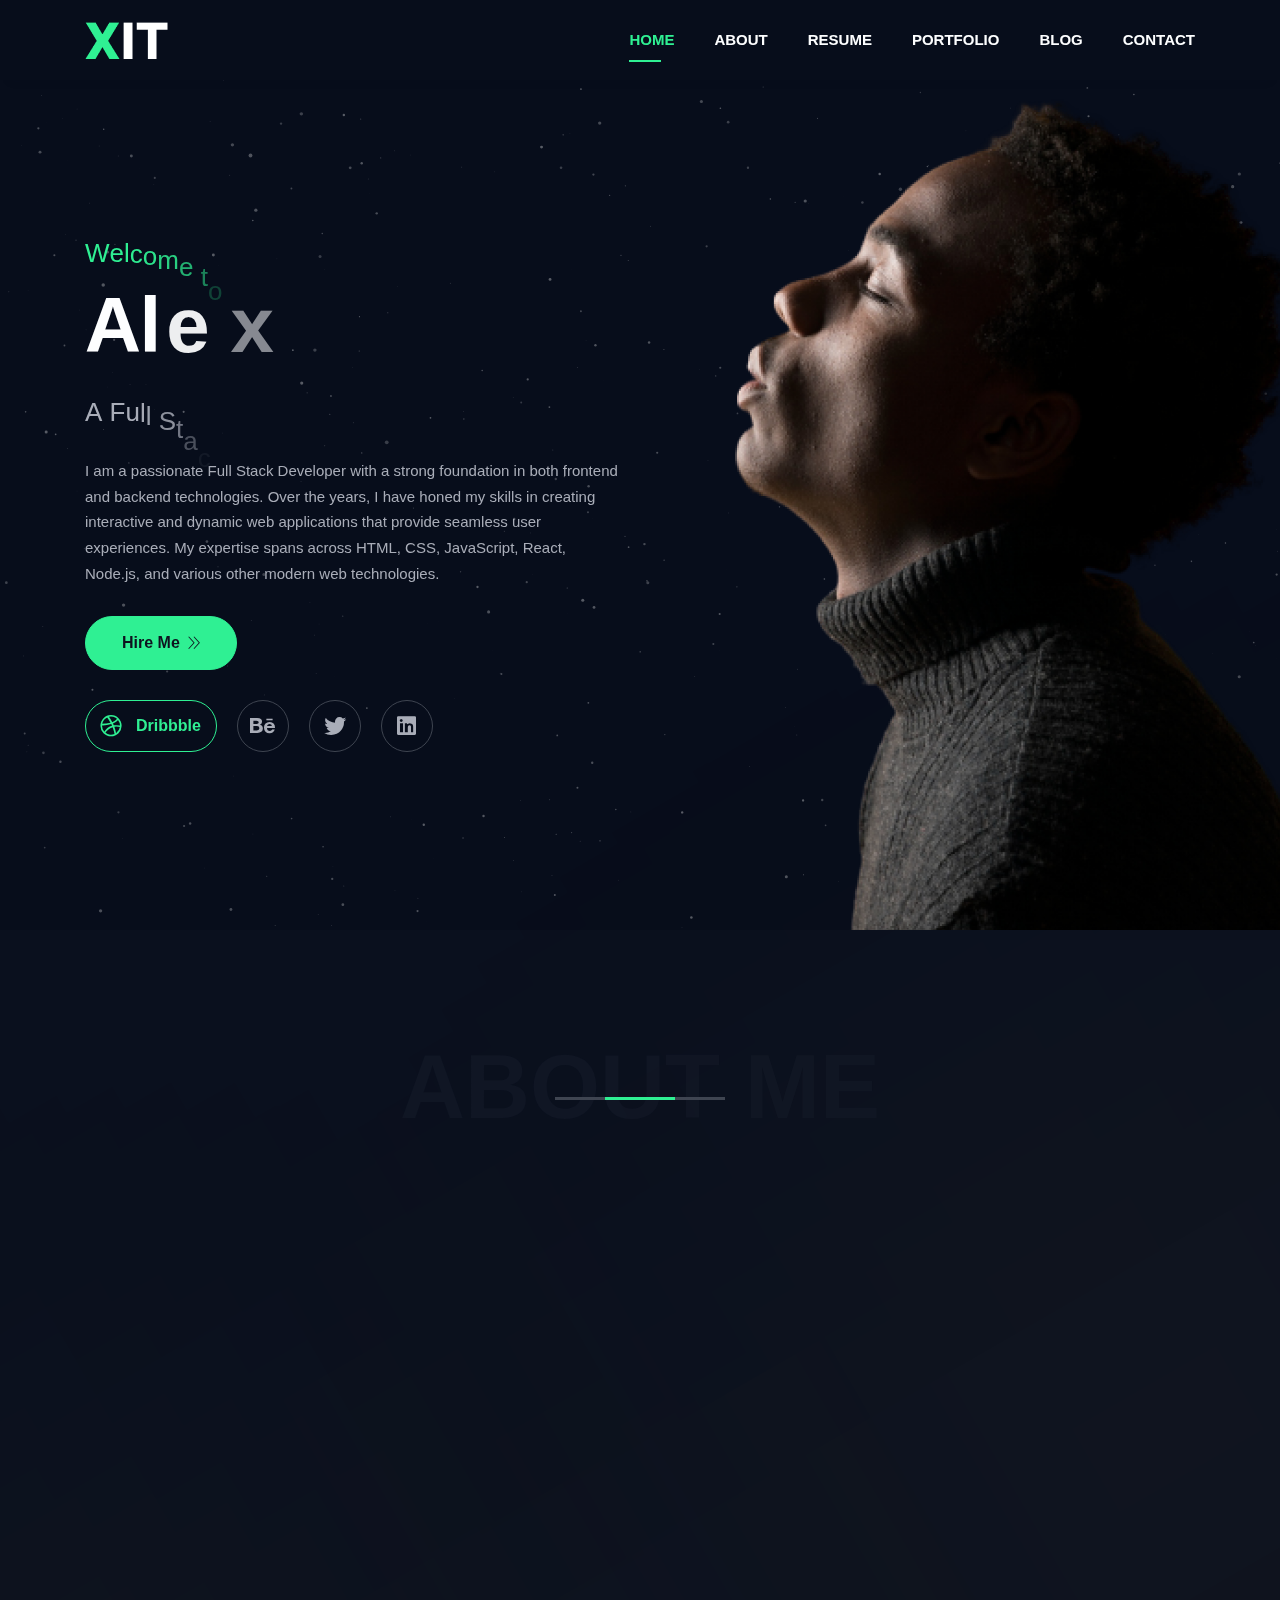
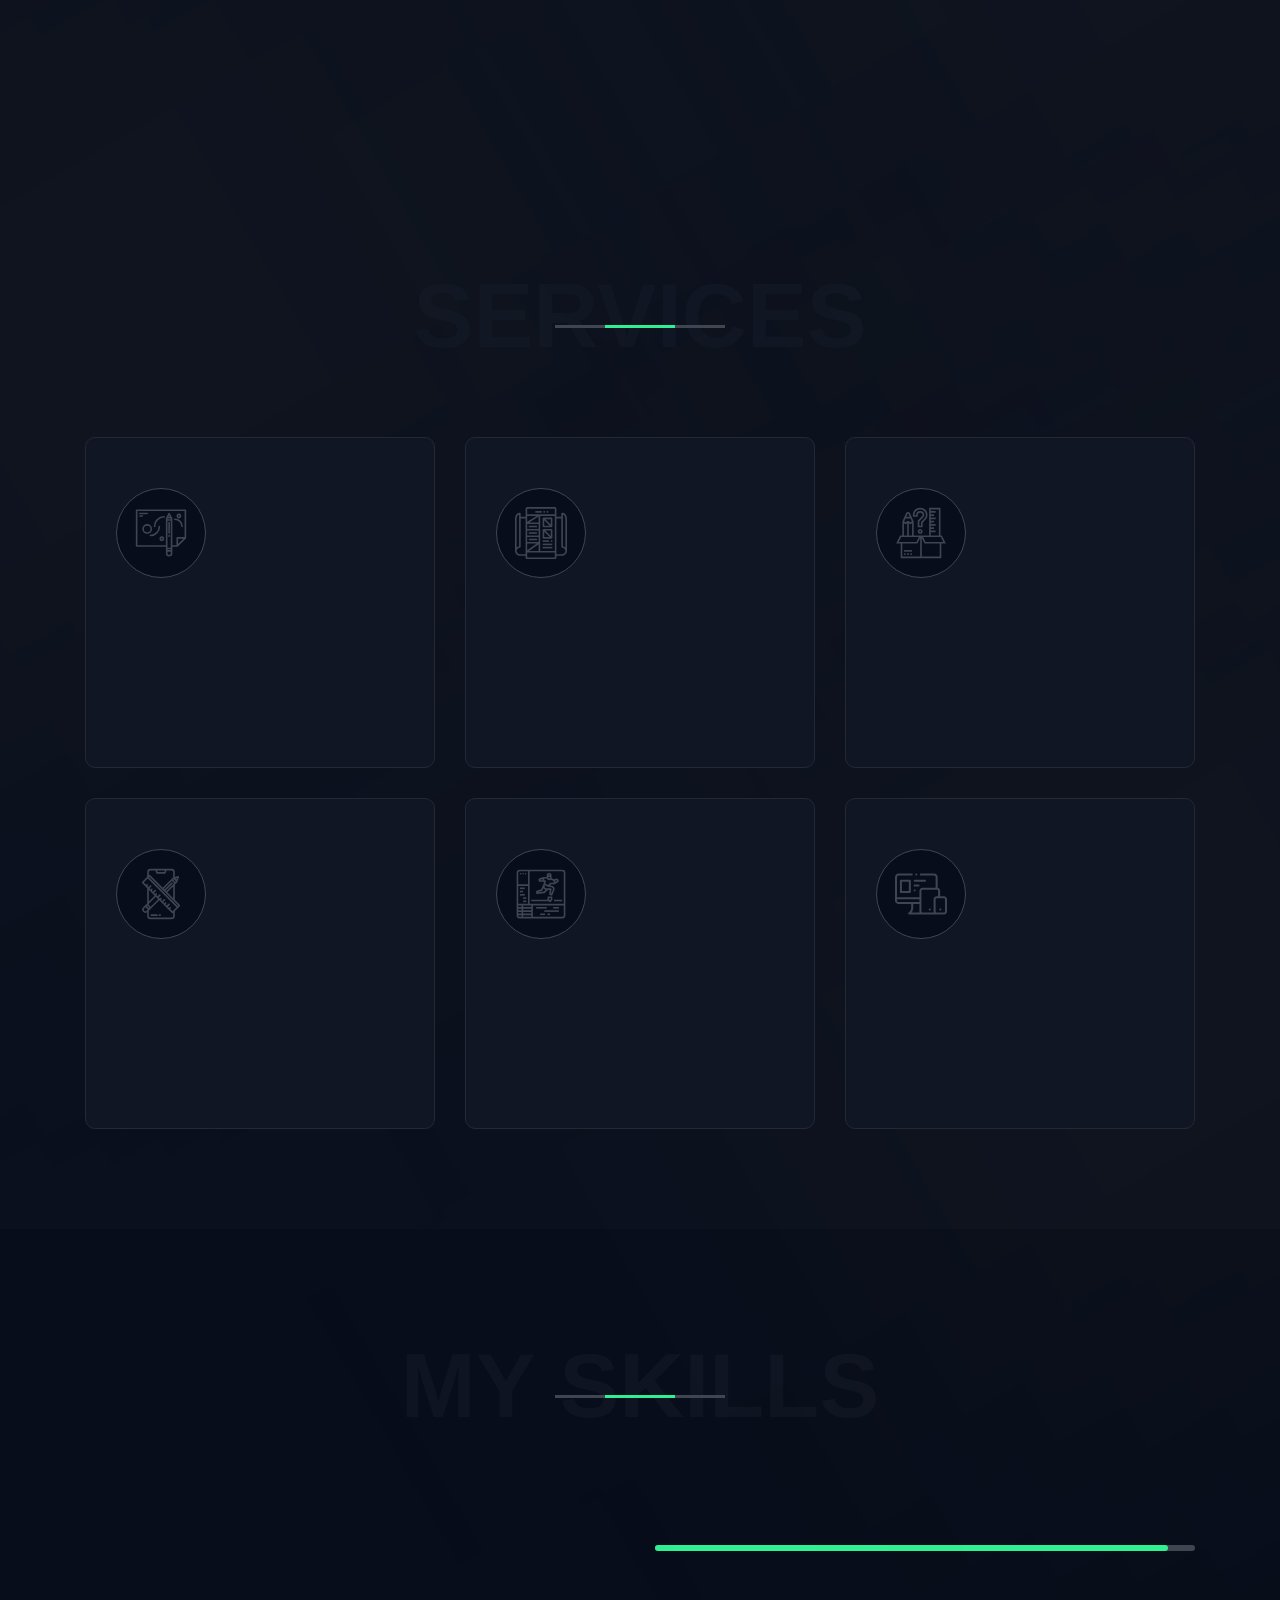
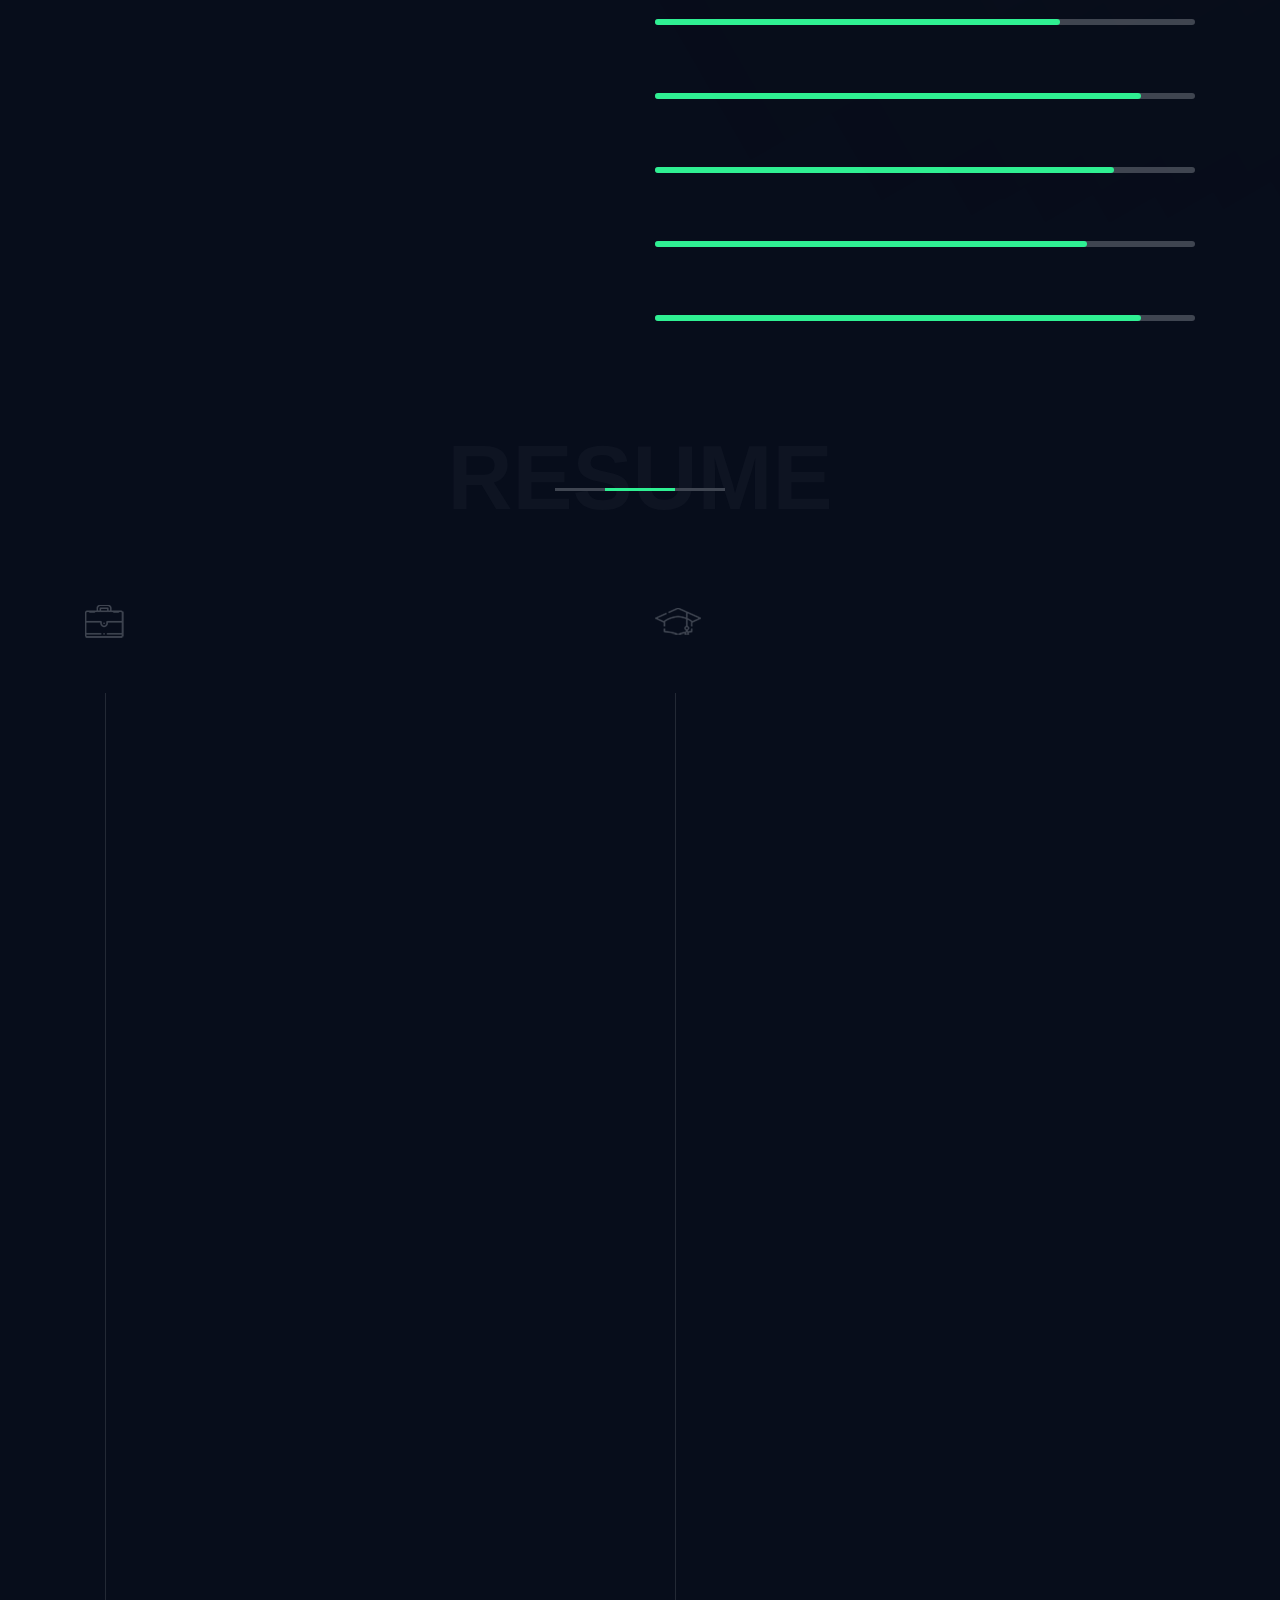
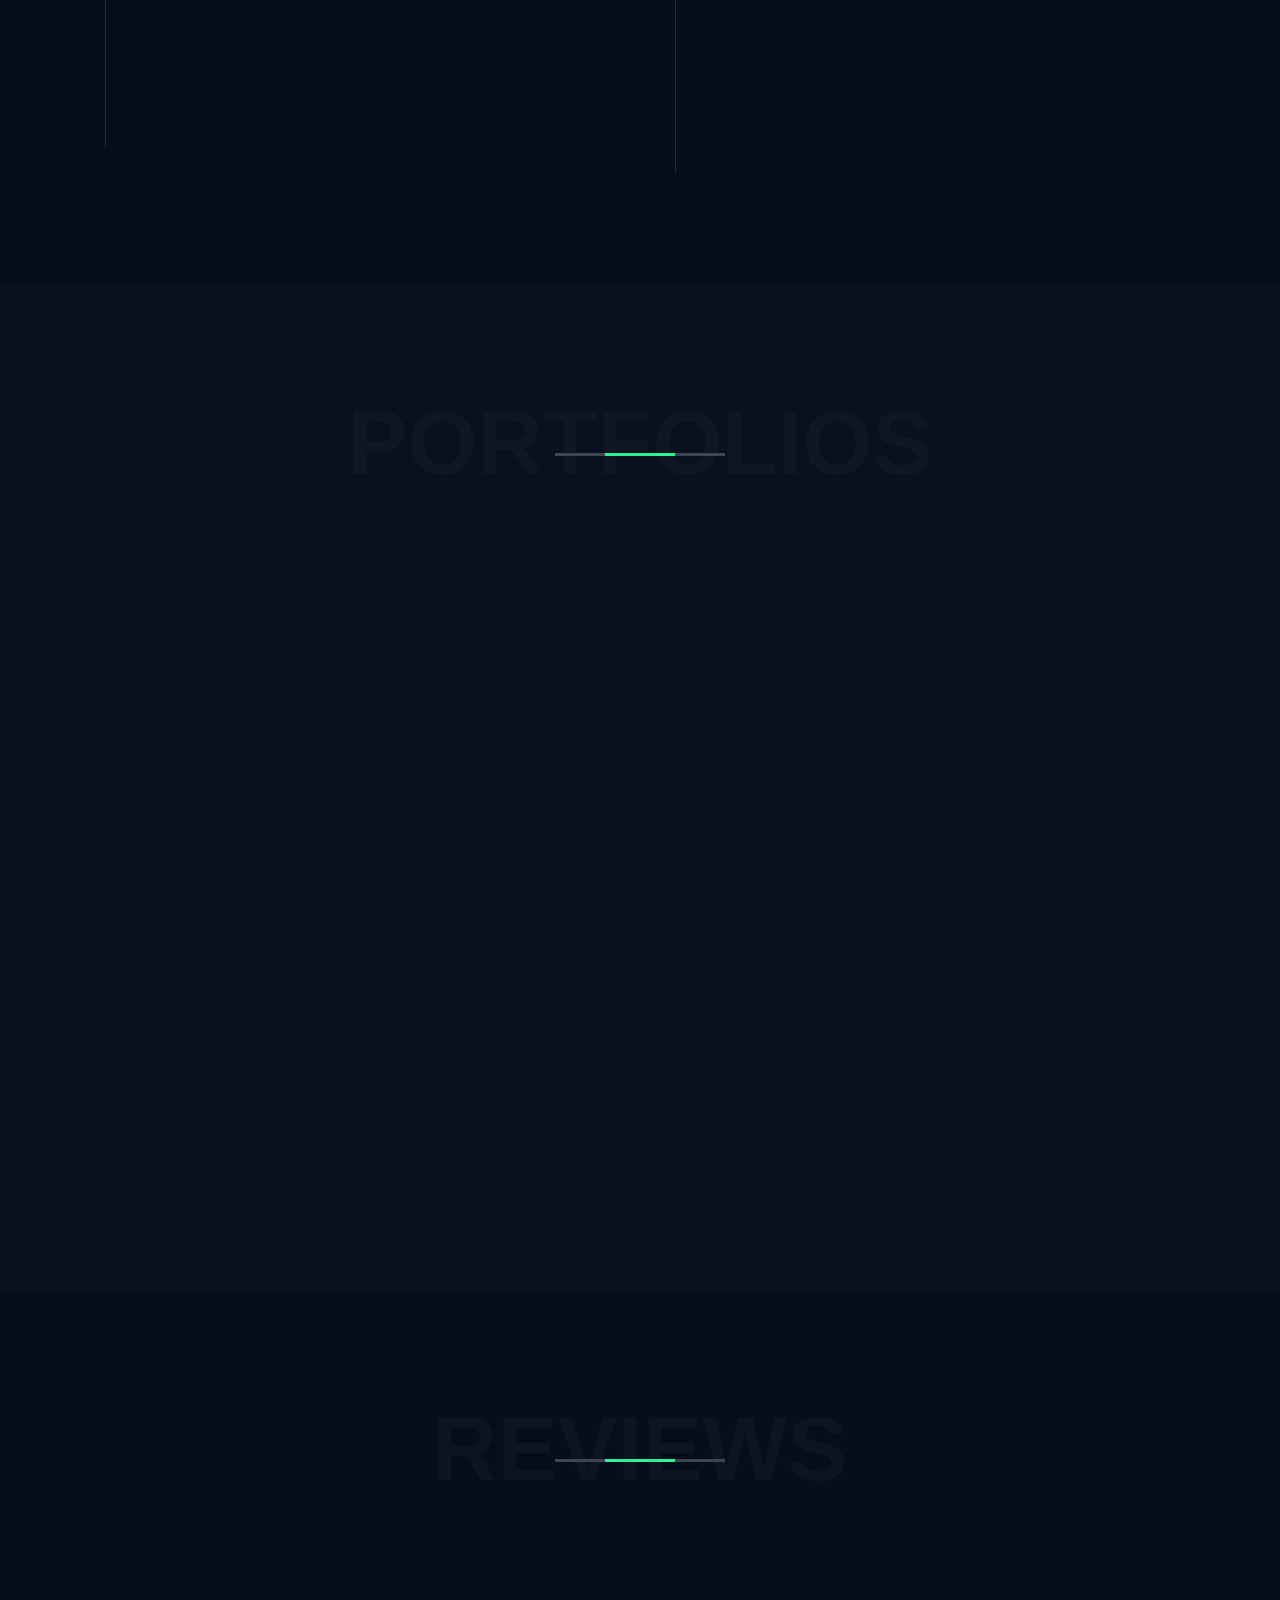
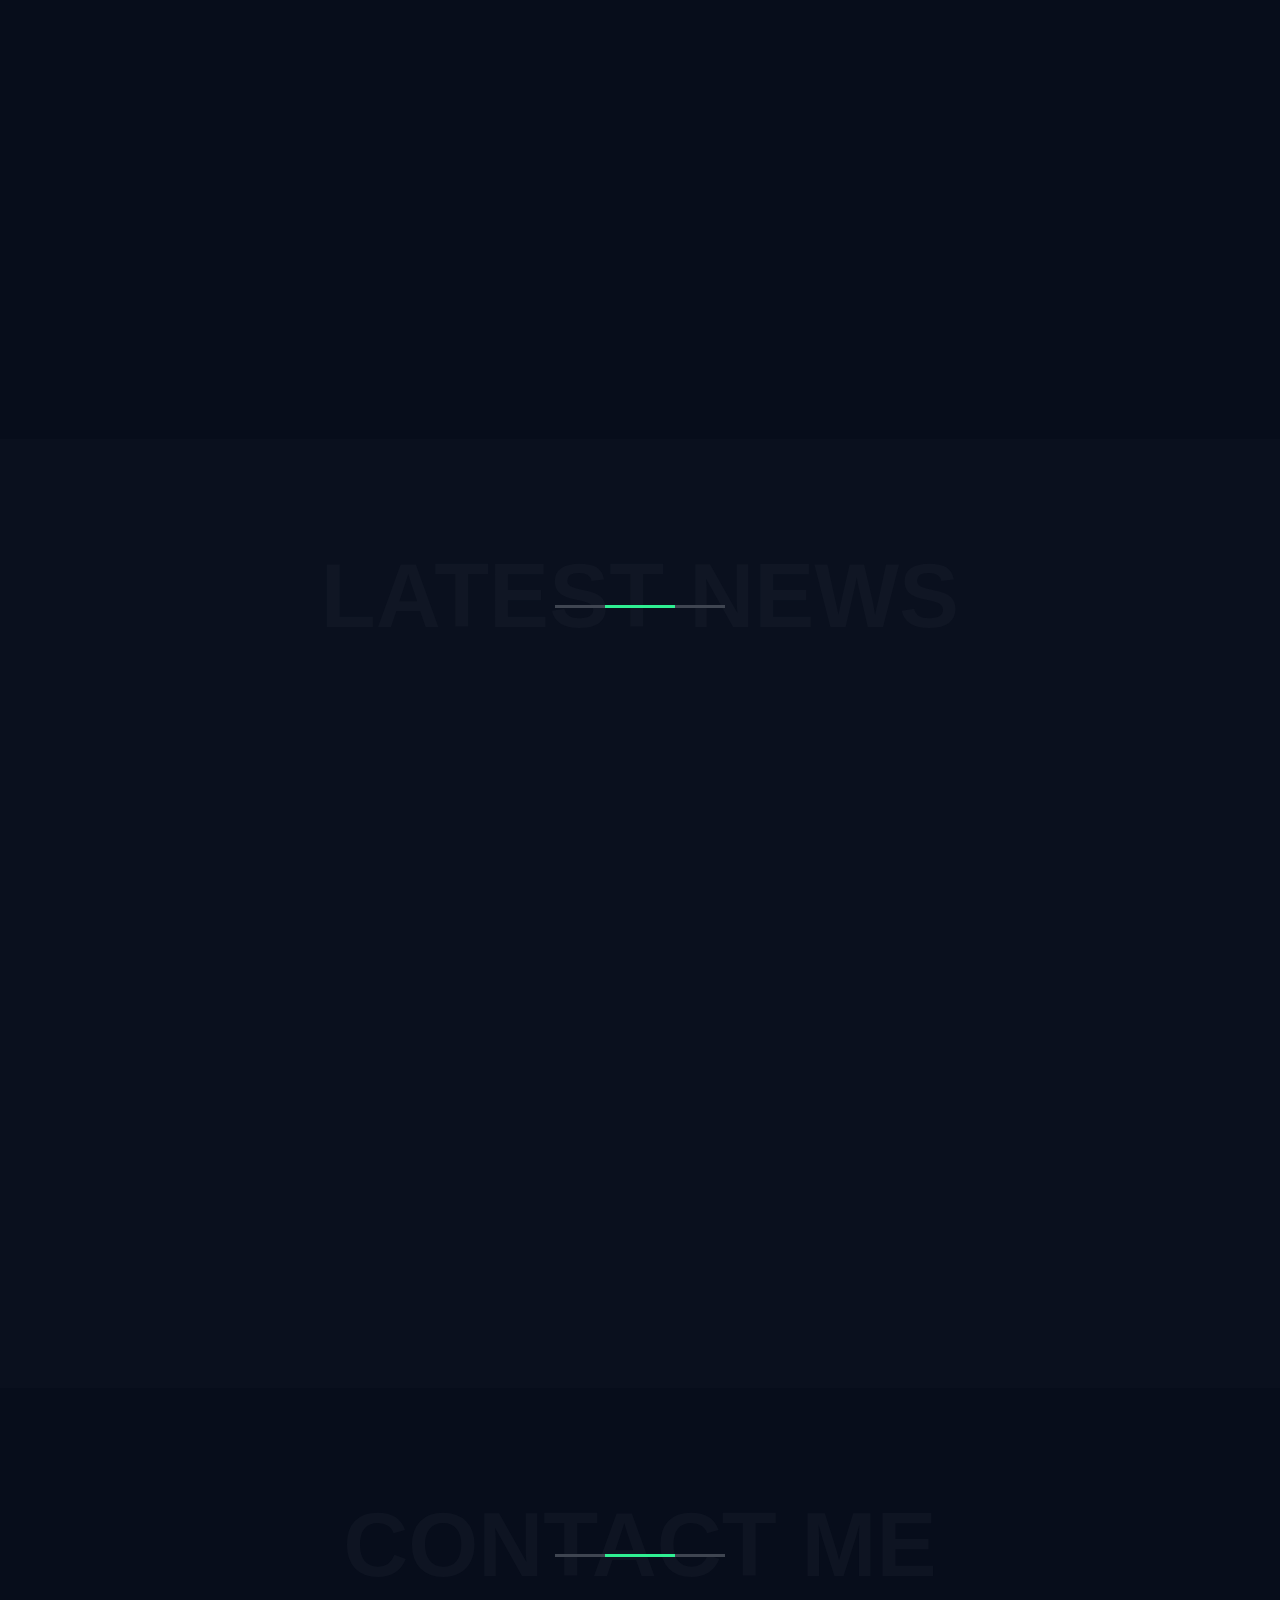
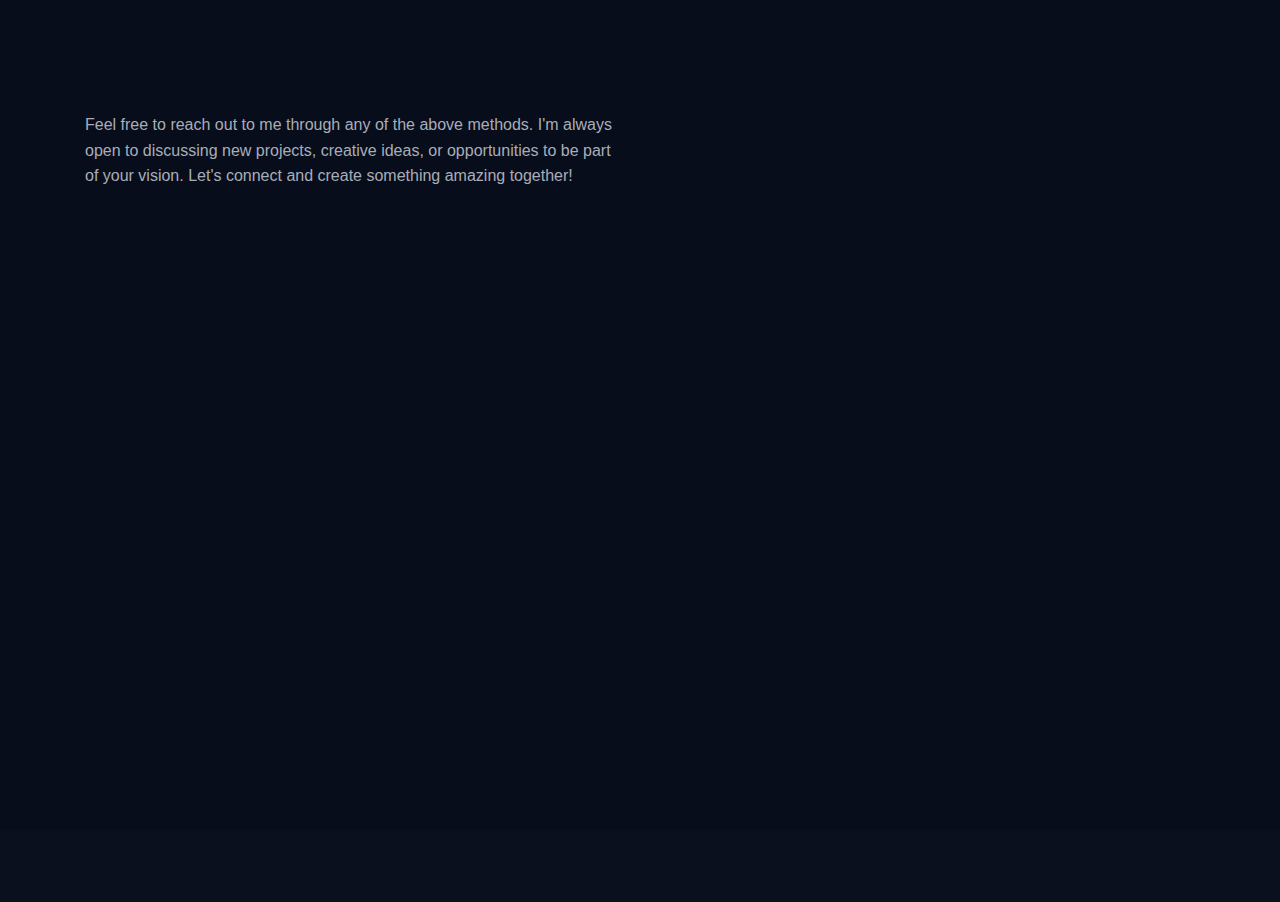
==== commit 8a99e40a: "add update" ====
--- a/File_one/index.html
+++ b/File_one/index.html
@@ -7,9 +7,84 @@
     <meta name="viewport" content="width=device-width, initial-scale=1" />
     <meta name="author" content="Laralink" />
     <!-- Page Title -->
-    <title>Davis - Personal Portfolio</title>
+    <title>XIT - Personal Portfolio</title>
     <!-- Favicon Icon -->
-    <link rel="icon" href="assets/img/favicon.png" />
+    <link
+      rel="apple-touch-icon"
+      sizes="57x57"
+      href="/assets/img/fav/apple-icon-57x57.png"
+    />
+    <link
+      rel="apple-touch-icon"
+      sizes="60x60"
+      href="/assets/img/fav/apple-icon-60x60.png"
+    />
+    <link
+      rel="apple-touch-icon"
+      sizes="72x72"
+      href="/assets/img/fav/apple-icon-72x72.png"
+    />
+    <link
+      rel="apple-touch-icon"
+      sizes="76x76"
+      href="/assets/img/fav/apple-icon-76x76.png"
+    />
+    <link
+      rel="apple-touch-icon"
+      sizes="114x114"
+      href="/assets/img/fav/apple-icon-114x114.png"
+    />
+    <link
+      rel="apple-touch-icon"
+      sizes="120x120"
+      href="/assets/img/fav/apple-icon-120x120.png"
+    />
+    <link
+      rel="apple-touch-icon"
+      sizes="144x144"
+      href="/assets/img/fav/apple-icon-144x144.png"
+    />
+    <link
+      rel="apple-touch-icon"
+      sizes="152x152"
+      href="/assets/img/fav/apple-icon-152x152.png"
+    />
+    <link
+      rel="apple-touch-icon"
+      sizes="180x180"
+      href="/assets/img/fav/apple-icon-180x180.png"
+    />
+    <link
+      rel="icon"
+      type="image/png"
+      sizes="192x192"
+      href="/assets/img/fav/android-icon-192x192.png"
+    />
+    <link
+      rel="icon"
+      type="image/png"
+      sizes="32x32"
+      href="/assets/img/fav/favicon-32x32.png"
+    />
+    <link
+      rel="icon"
+      type="image/png"
+      sizes="96x96"
+      href="/assets/img/fav/favicon-96x96.png"
+    />
+    <link
+      rel="icon"
+      type="image/png"
+      sizes="16x16"
+      href="/assets/img/fav/favicon-16x16.png"
+    />
+    <link rel="manifest" href="/assets/img/fav/manifest.json" />
+    <meta name="msapplication-TileColor" content="#ffffff" />
+    <meta
+      name="msapplication-TileImage"
+      content="/assets/img/fav/ms-icon-144x144.png"
+    />
+    <meta name="theme-color" content="#2FF093" />
     <!-- Stylesheets -->
     <link rel="stylesheet" href="assets/css/bootstrap.min.css" />
     <link rel="stylesheet" href="assets/css/fontawesome.css" />
@@ -21,6 +96,7 @@
   </head>
 
   <body id="home">
+    <div class="preloader"></div>
     <!-- Start Header Section -->
     <header class="axit__site-header axit__style1 axit__sticky-header">
       <div class="axit__main-header">
@@ -28,7 +104,7 @@
           <div class="axit__main-header-in">
             <div class="axit__main-header-left">
               <a class="axit__site-branding" href="index.html"
-                ><img src="assets/img/logo.png" alt="Davis"
+                ><img src="assets/img/logo.png" alt="XIT"
               /></a>
             </div>
             <div class="axit__main-header-right">
@@ -1327,7 +1403,7 @@
                       <img src="assets/img/client/client2.png" alt="client2" />
                     </div>
                     <div class="axit__testimonial-meta">
-                      <h4 class="axit__testimonial-name">Linda Davis</h4>
+                      <h4 class="axit__testimonial-name">Linda XIT</h4>
                       <div class="axit__testimonial-designation">
                         E-Commerce Ventures
                       </div>
@@ -1788,10 +1864,13 @@
           <div class="axit__height-b0 axit__height-lg-b30"></div>
 
           <div class="col-lg-6 mt-5 mt-lg-0">
-            <h3 class="axit__contact-title skew-up-2">Just say Hello</h3>
+            <h3 class="axit__contact-title skew-up-2">
+              Feel Free to Write Our <br />
+              Technology Experts
+            </h3>
             <div id="axit__alert"></div>
             <form
-              action="#"
+              action="mail.php"
               method="POST"
               class="axit__contact-form"
               id="contact-form"
@@ -1803,15 +1882,15 @@
               >
                 <input
                   type="text"
-                  id="name"
-                  name="name"
+                  id="FirstName"
+                  name="FirstName"
                   placeholder="Your First Name"
                   required
                 />
                 <input
                   type="text"
-                  id="name"
-                  name="name"
+                  id="Last_name"
+                  name="Last_name"
                   placeholder="Your Last Name"
                   required
                 />
@@ -1851,7 +1930,7 @@
                   cols="30"
                   rows="14"
                   id="msg"
-                  name="msg"
+                  name="message"
                   placeholder="Your Message"
                   required
                 ></textarea>
@@ -1862,12 +1941,13 @@
                 data-wow-duration="1.5s"
                 data-wow-delay=".7s"
               >
-                <button>
+                <button type="submit">
                   <span
                     >Send message <i class="fa-light fa-chevrons-right pl-1"></i
                   ></span>
                 </button>
               </div>
+              <p class="form-Messages text-danger mt-3"></p>
             </form>
           </div>
         </div>
@@ -1891,10 +1971,6 @@
       </div>
     </footer>
     <!-- End Footer Section -->
-
-    <a href="#" data-target="html" class="scroll-to-target scroll-to-top"
-      ><i class="fa fa-angle-up"></i
-    ></a>
 
     <!-- back to top start -->
     <div class="progress-wrap">
--- a/File_one/assets/css/style.css
+++ b/File_one/assets/css/style.css
@@ -1,5 +1,5 @@
 /**
- Theme Name: Davis
+ Theme Name: XIT
  Author: Laralink
  Version: 1.0.0
  */
@@ -2566,7 +2566,7 @@
   color: #fff;
 }
 .comment-reply-link:before {
-  content: "\f112";
+  content: "\f3e5";
   font-family: "FontAwesome";
   margin-right: 4px;
 }
@@ -2970,13 +2970,28 @@
 .axit__hero__new-btn button i {
   font-size: 14px;
 }
-.axit__hero__new-btn button:hover {
+.axit__hero__new-btn button:hover,
+.axit__hero__new-btn button:focus-visible {
   background: transparent;
   color: var(--theme-color);
   border: 1px solid var(--theme-color);
+  outline: none;
 }
 
 .axit__page-heading-in .axit__post-label {
   margin-top: 10px;
   justify-content: start;
 }
+
+.preloader {
+  position: fixed;
+  top: 0;
+  left: 0;
+  width: 100%;
+  height: 100%;
+  z-index: 9999;
+  background-color: #0b111e;
+  background-image: url("../img/preloaders.gif");
+  background-repeat: no-repeat;
+  background-position: center center;
+}
